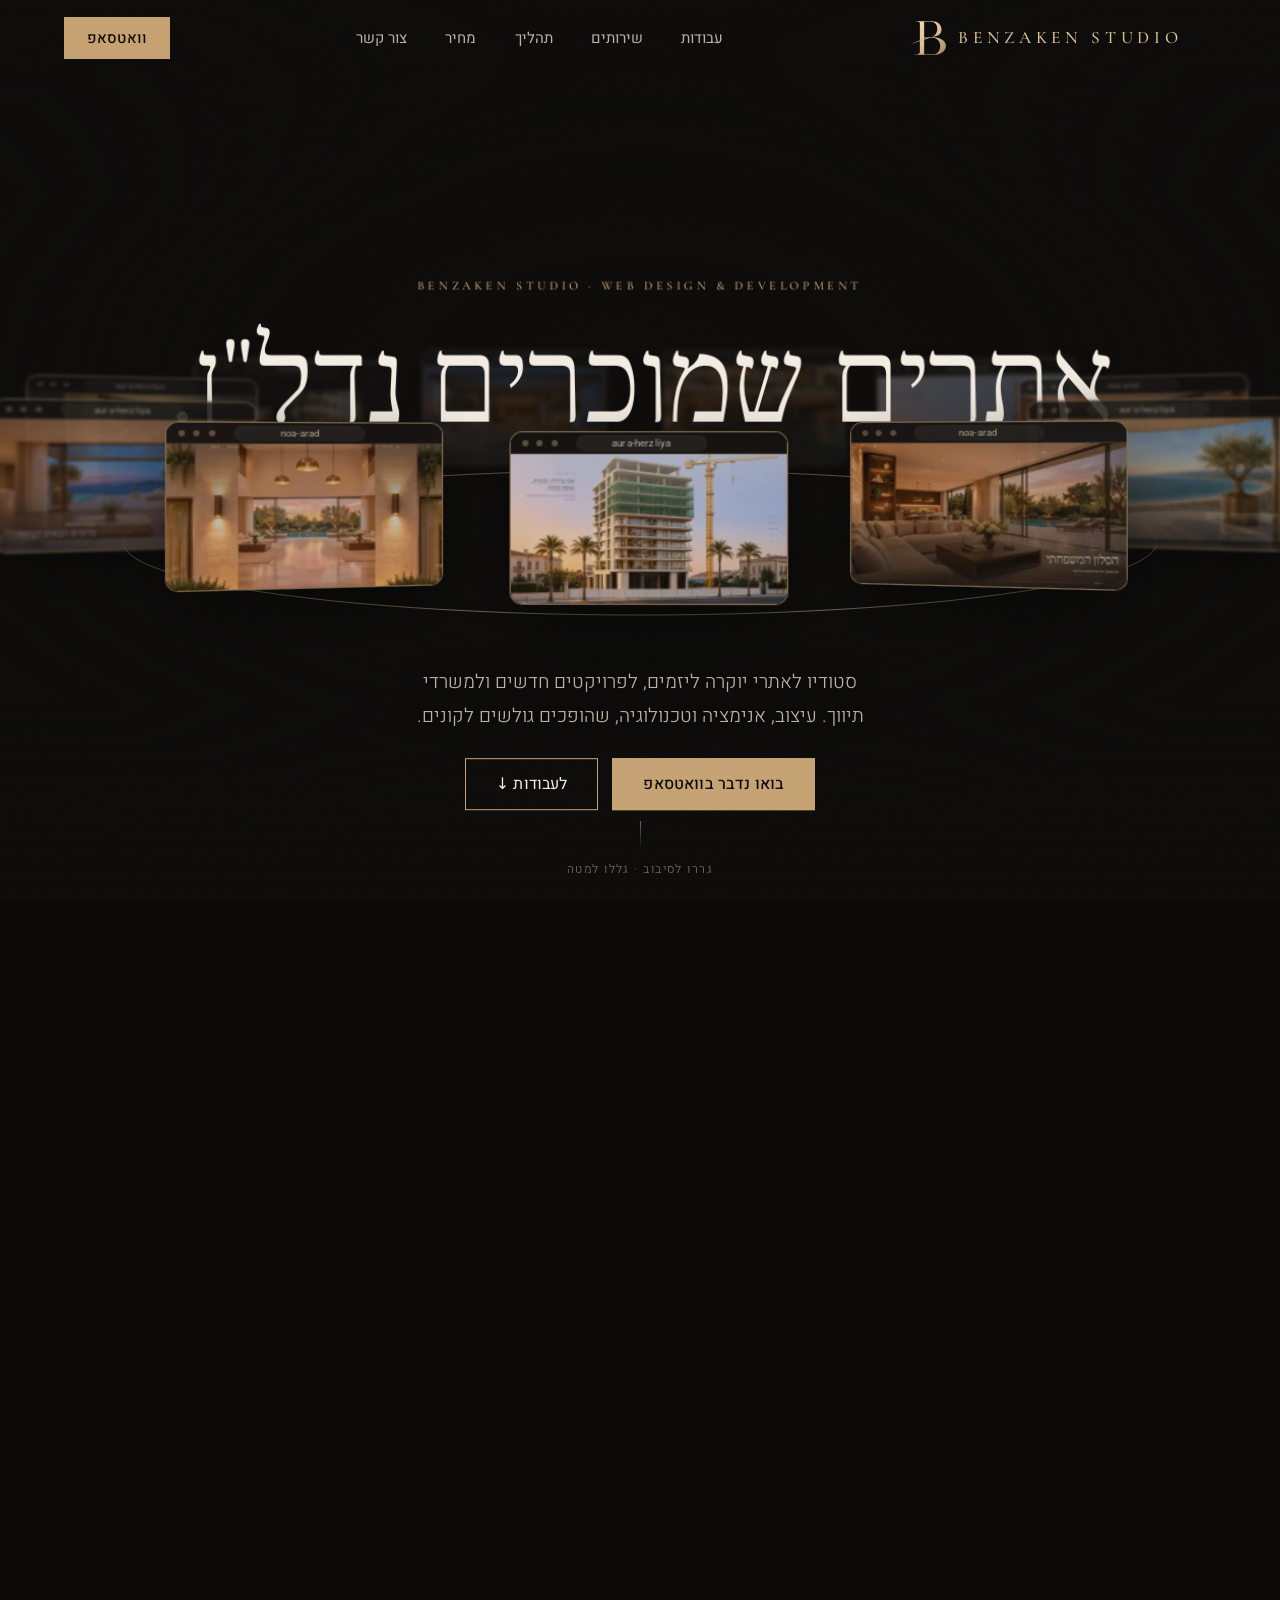
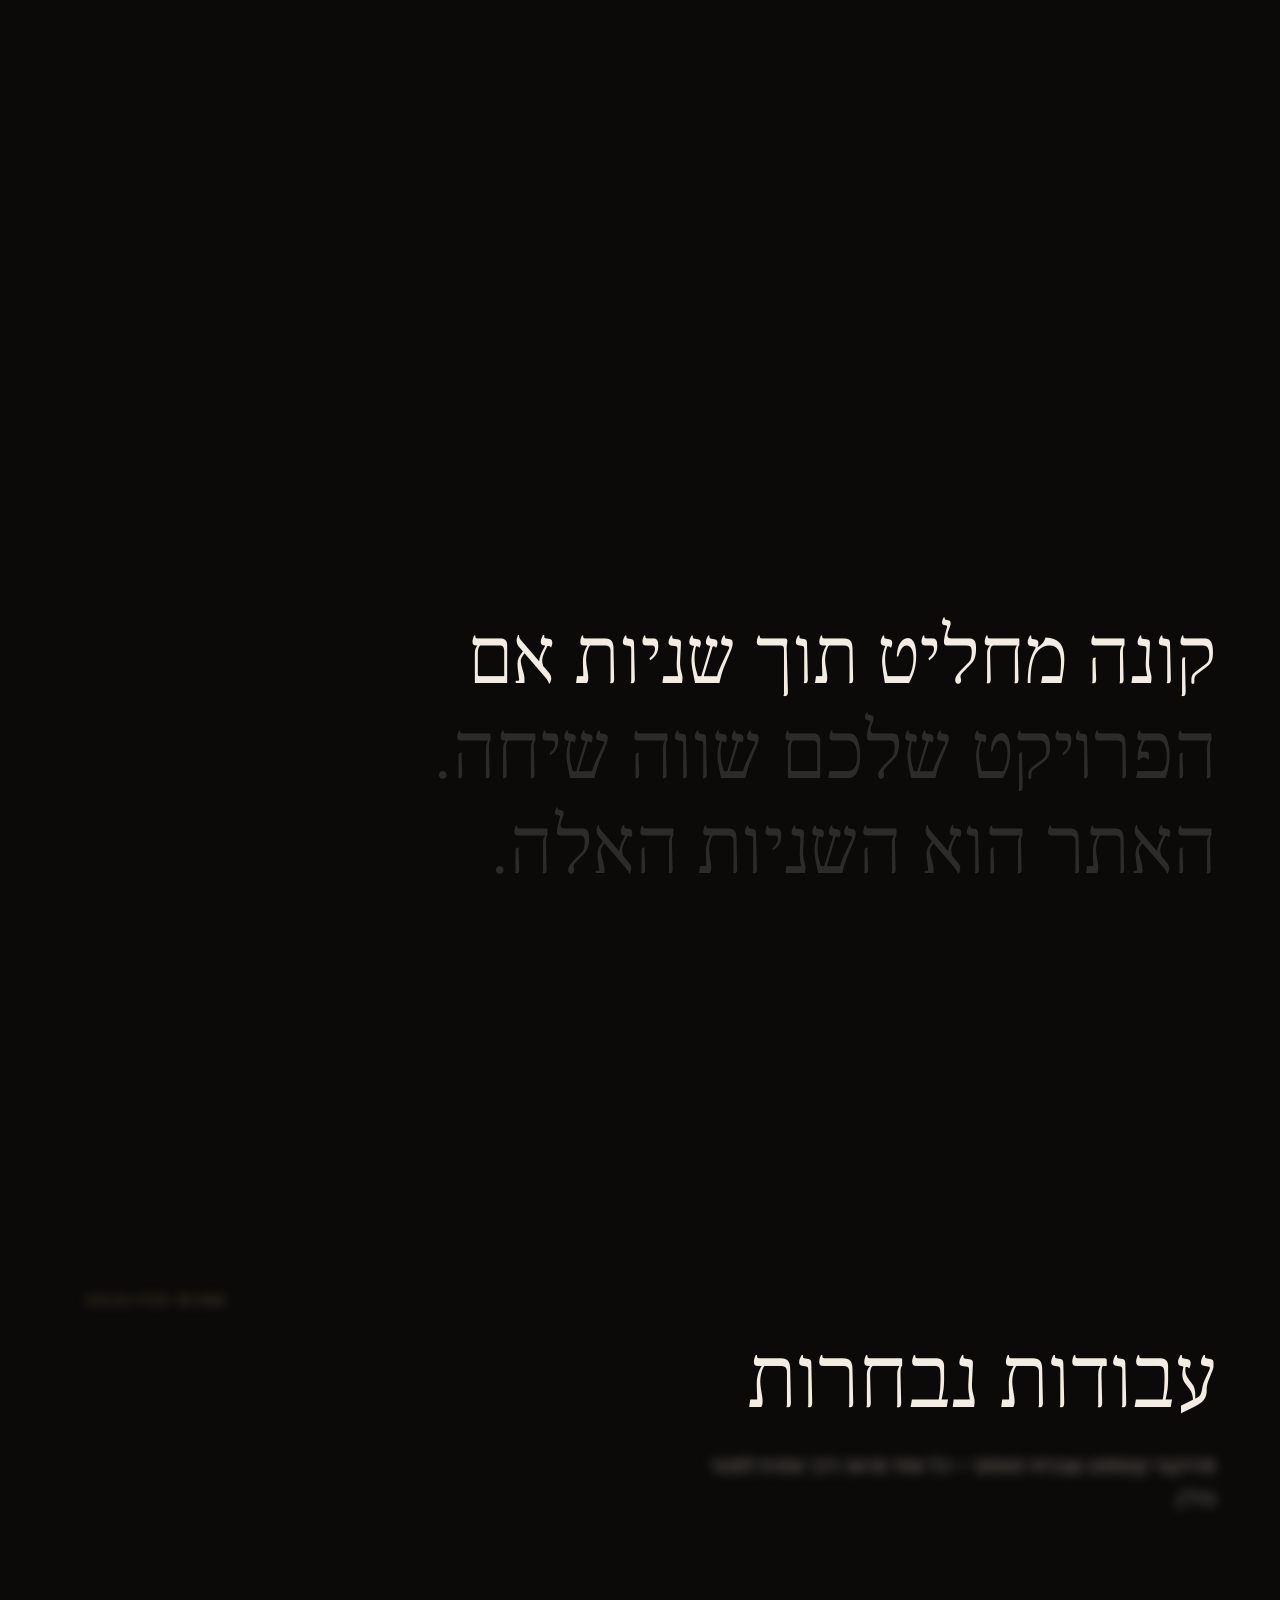
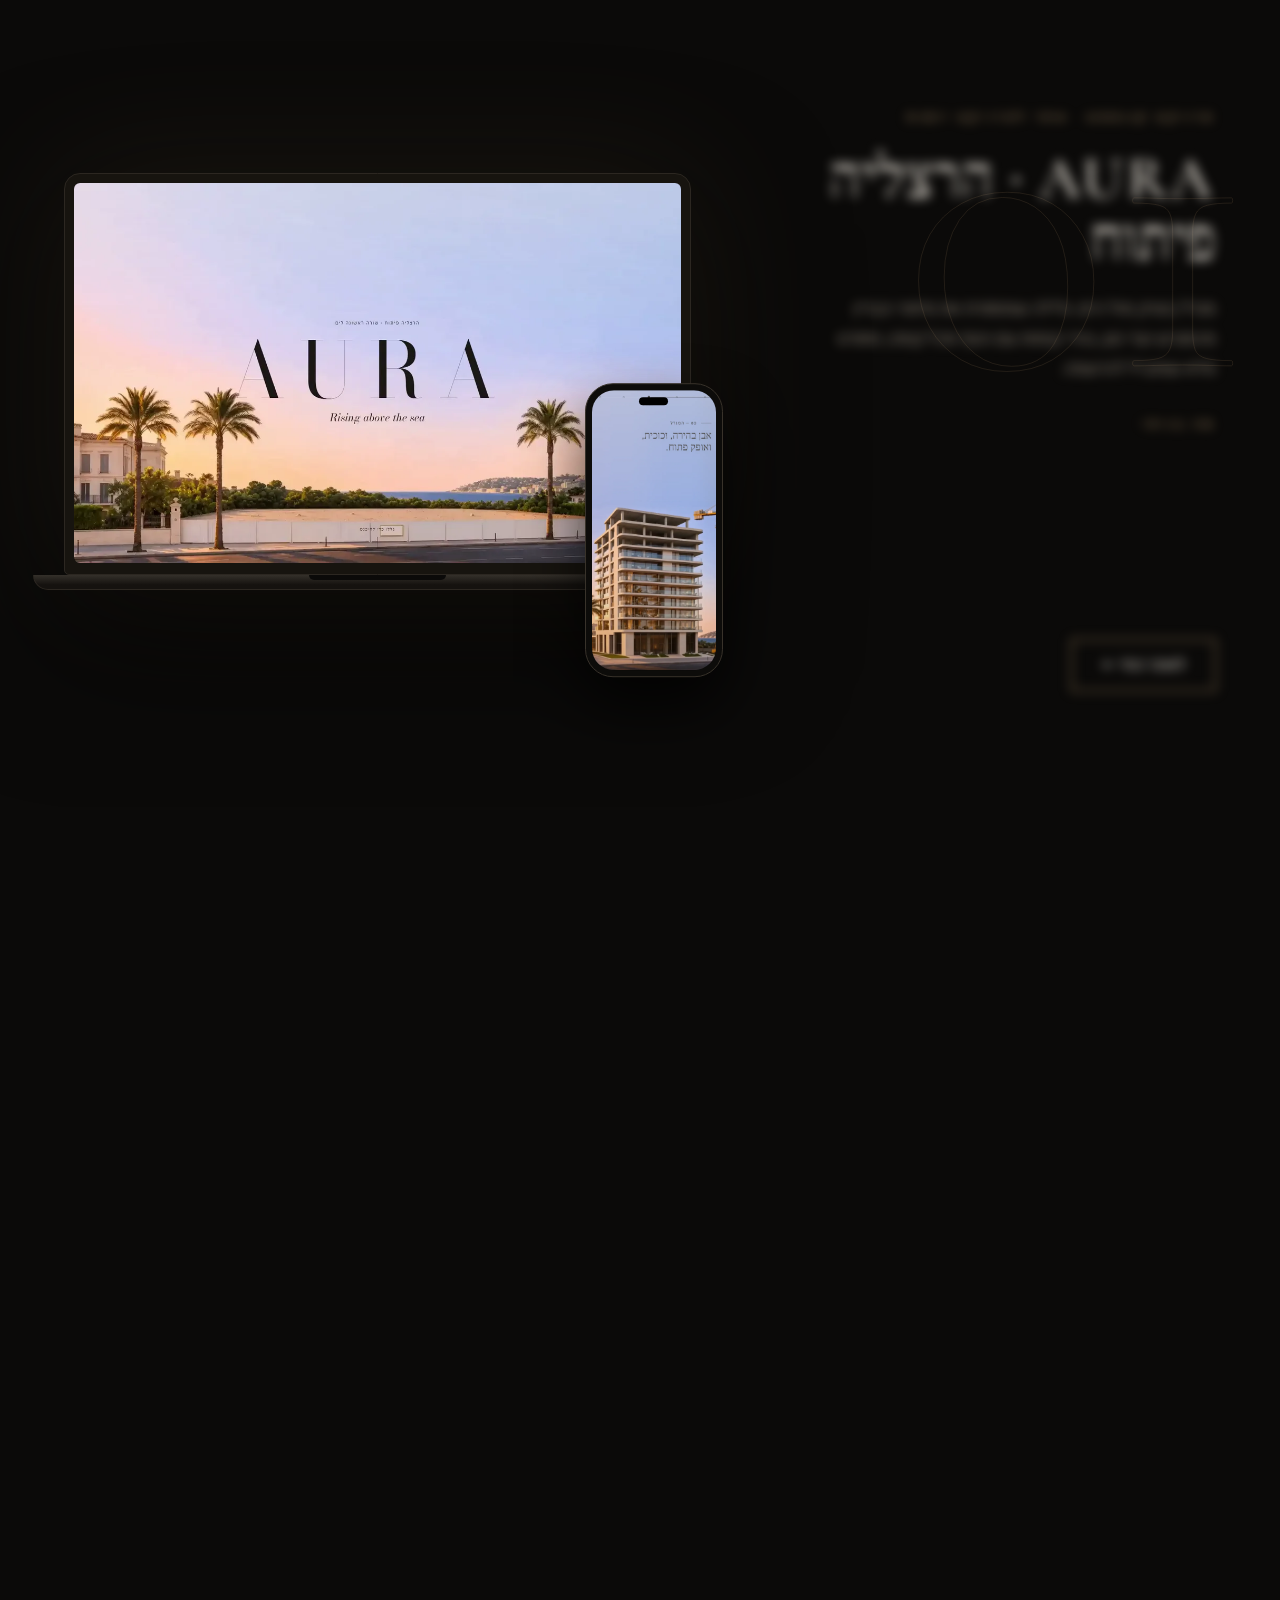
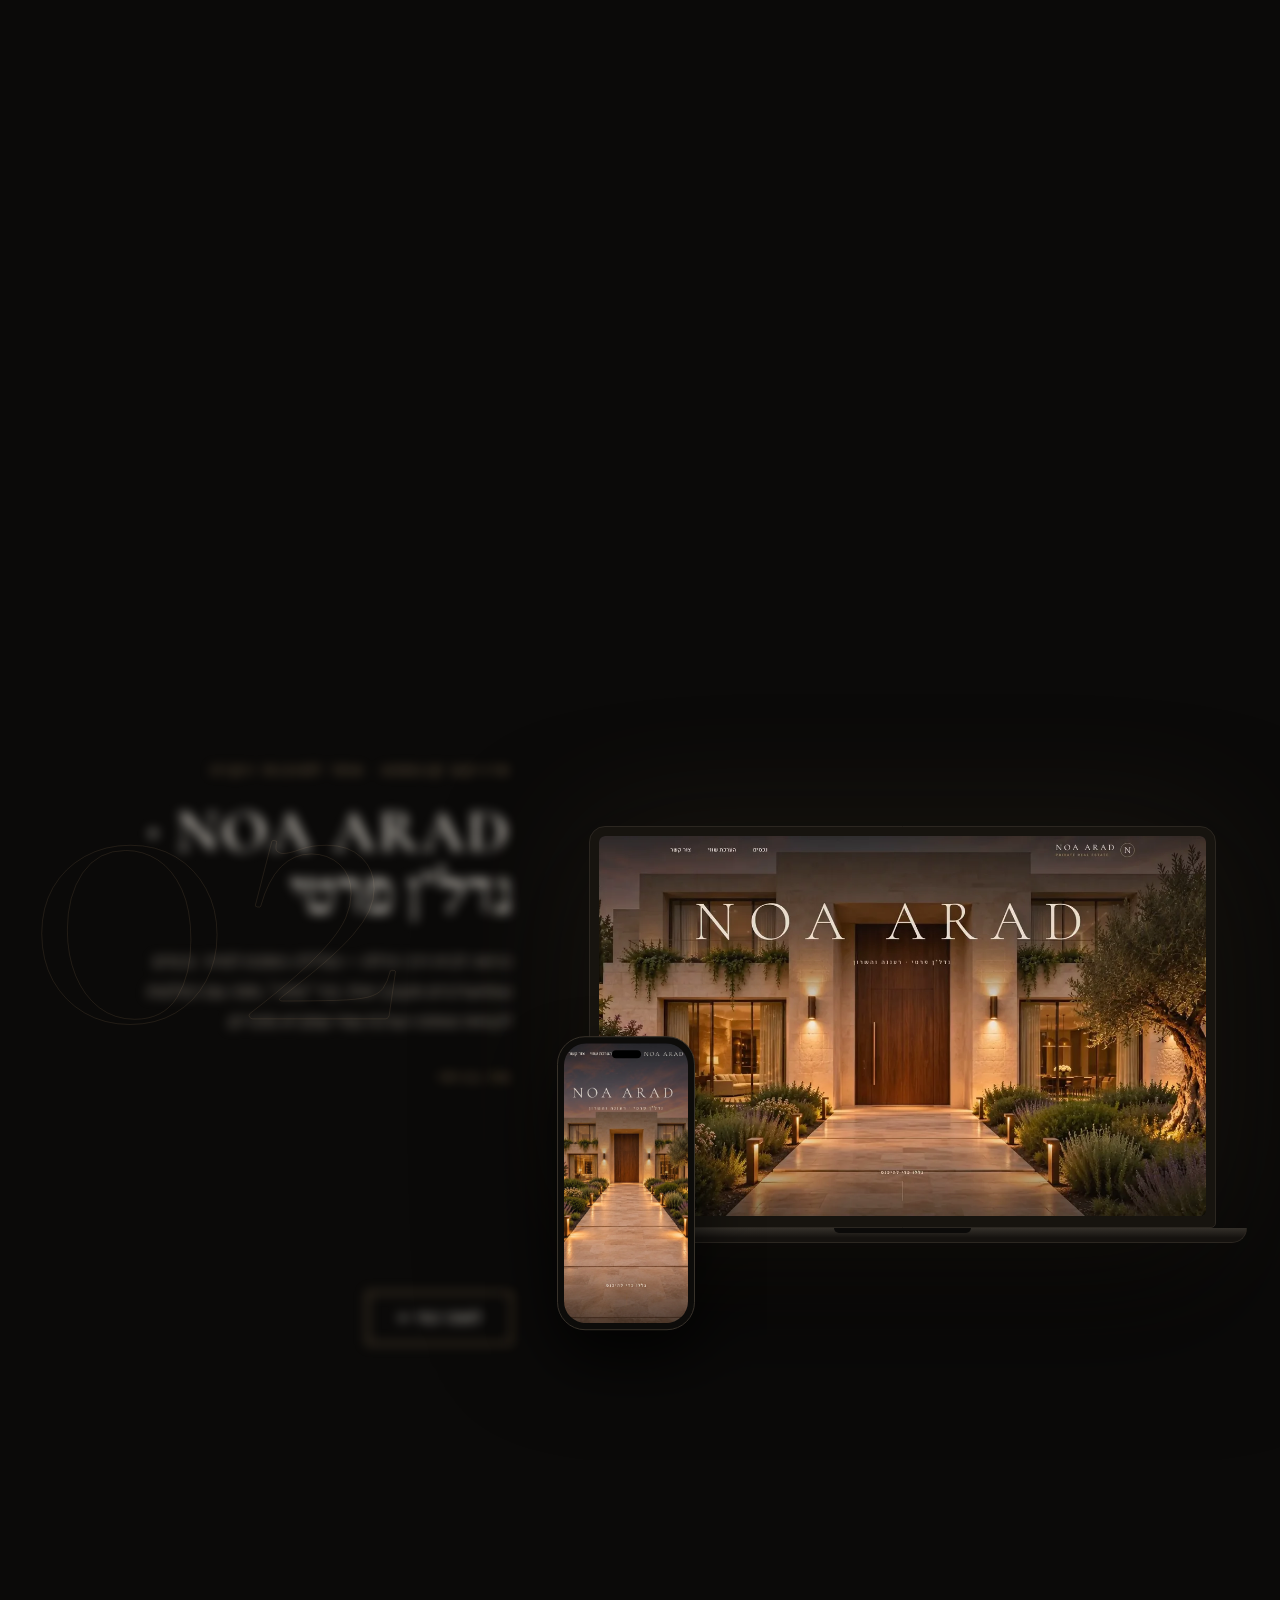
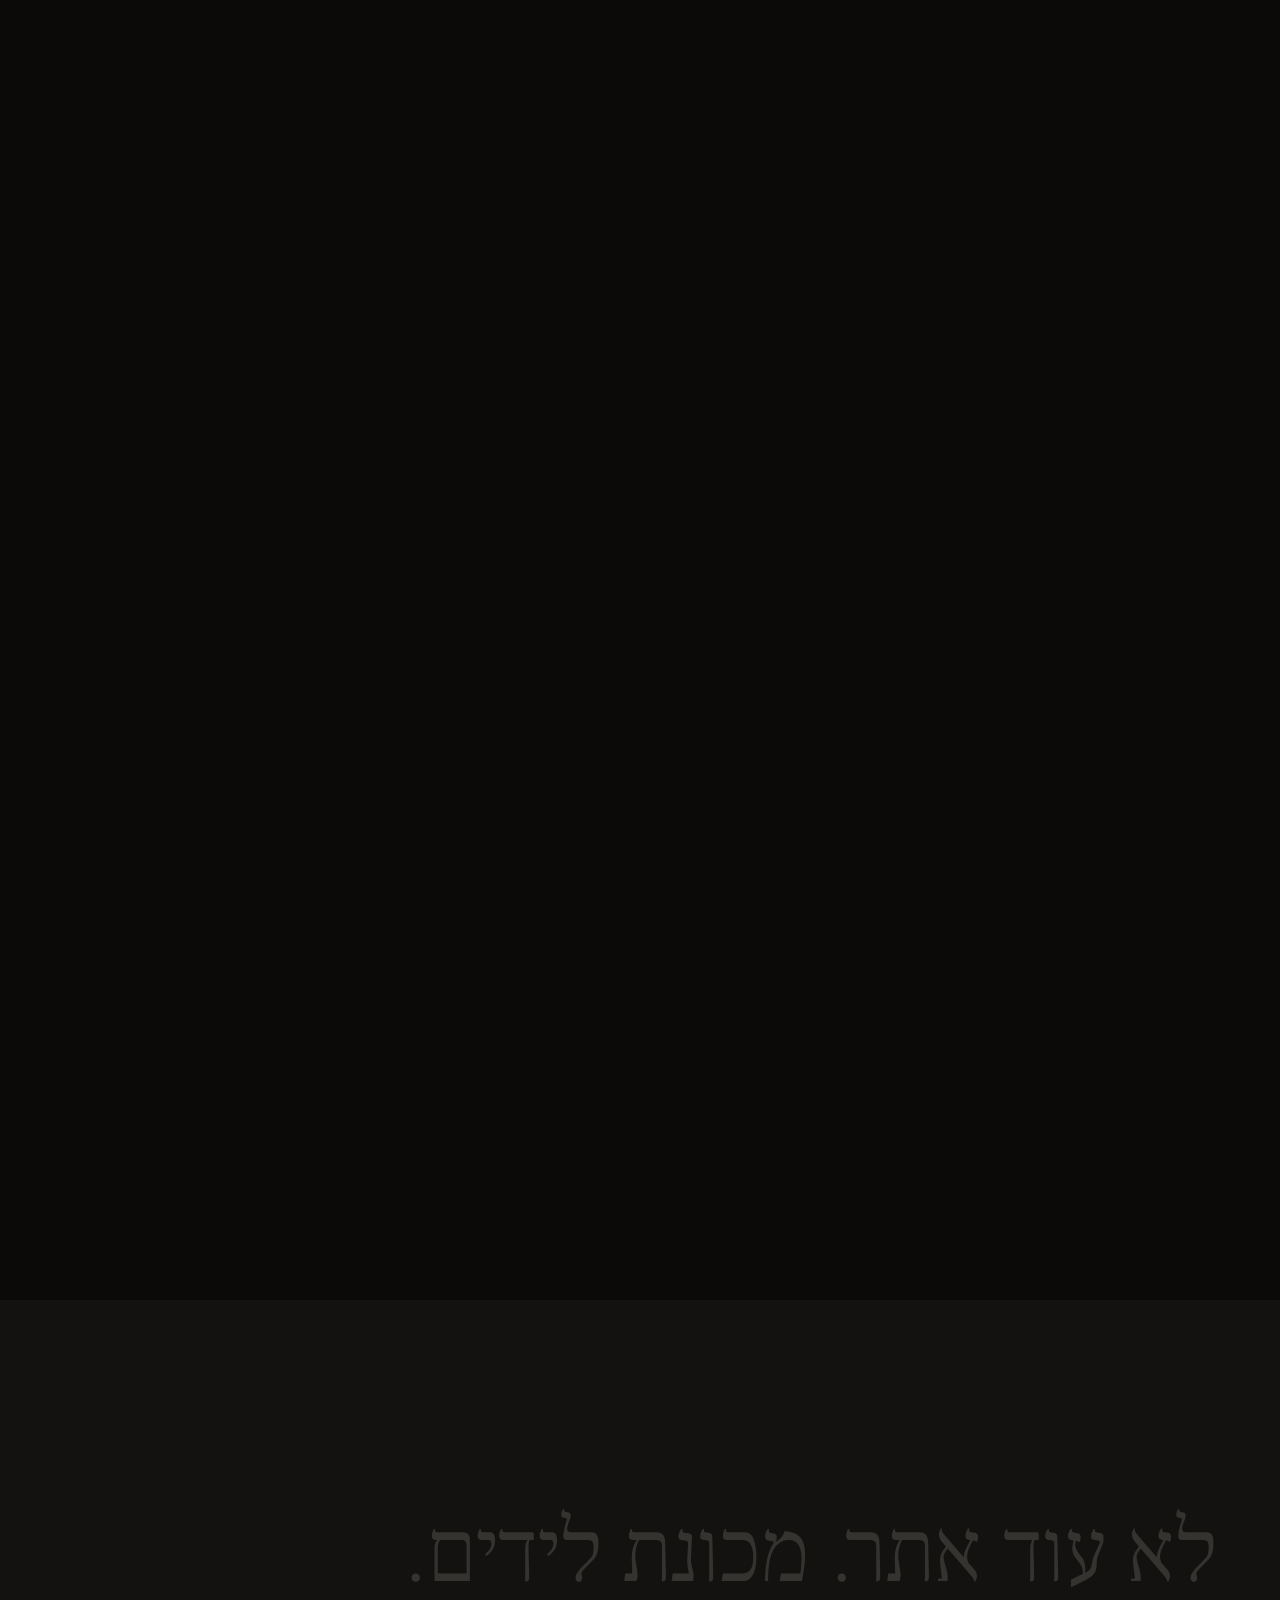
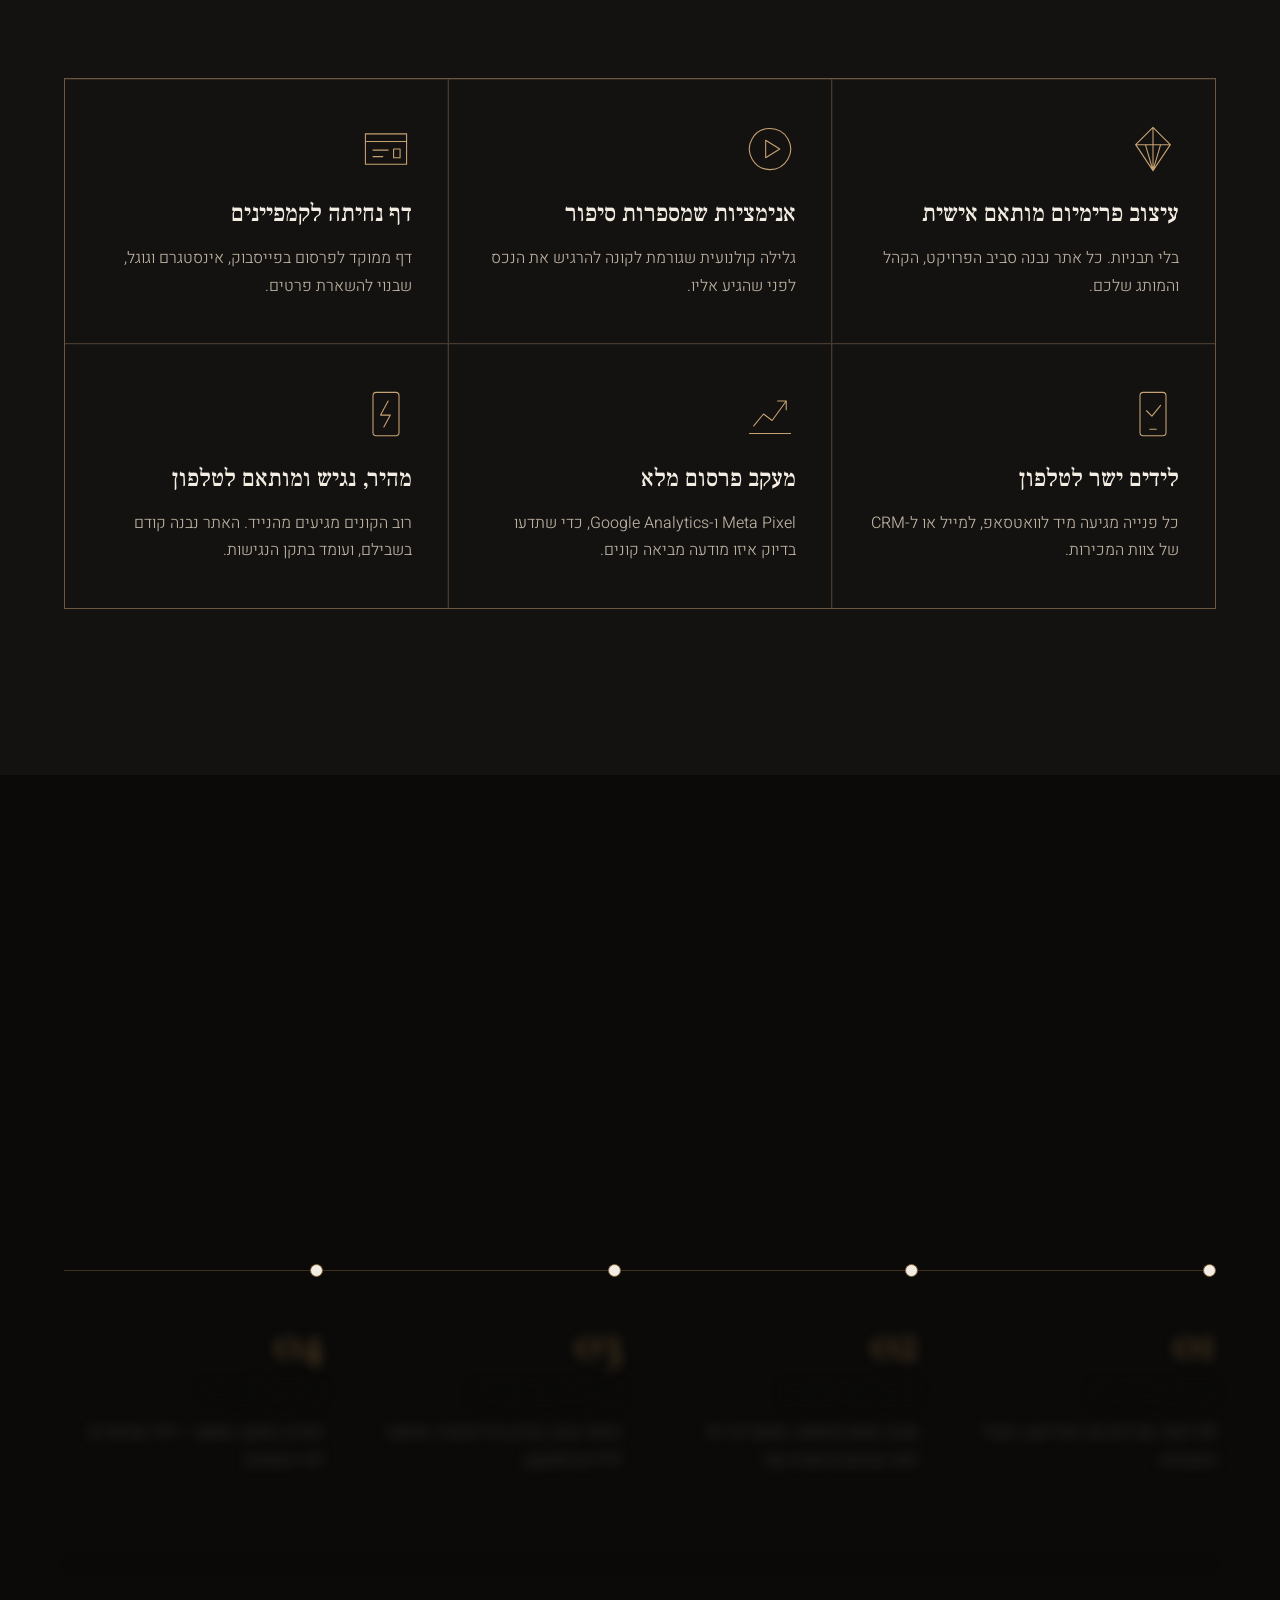
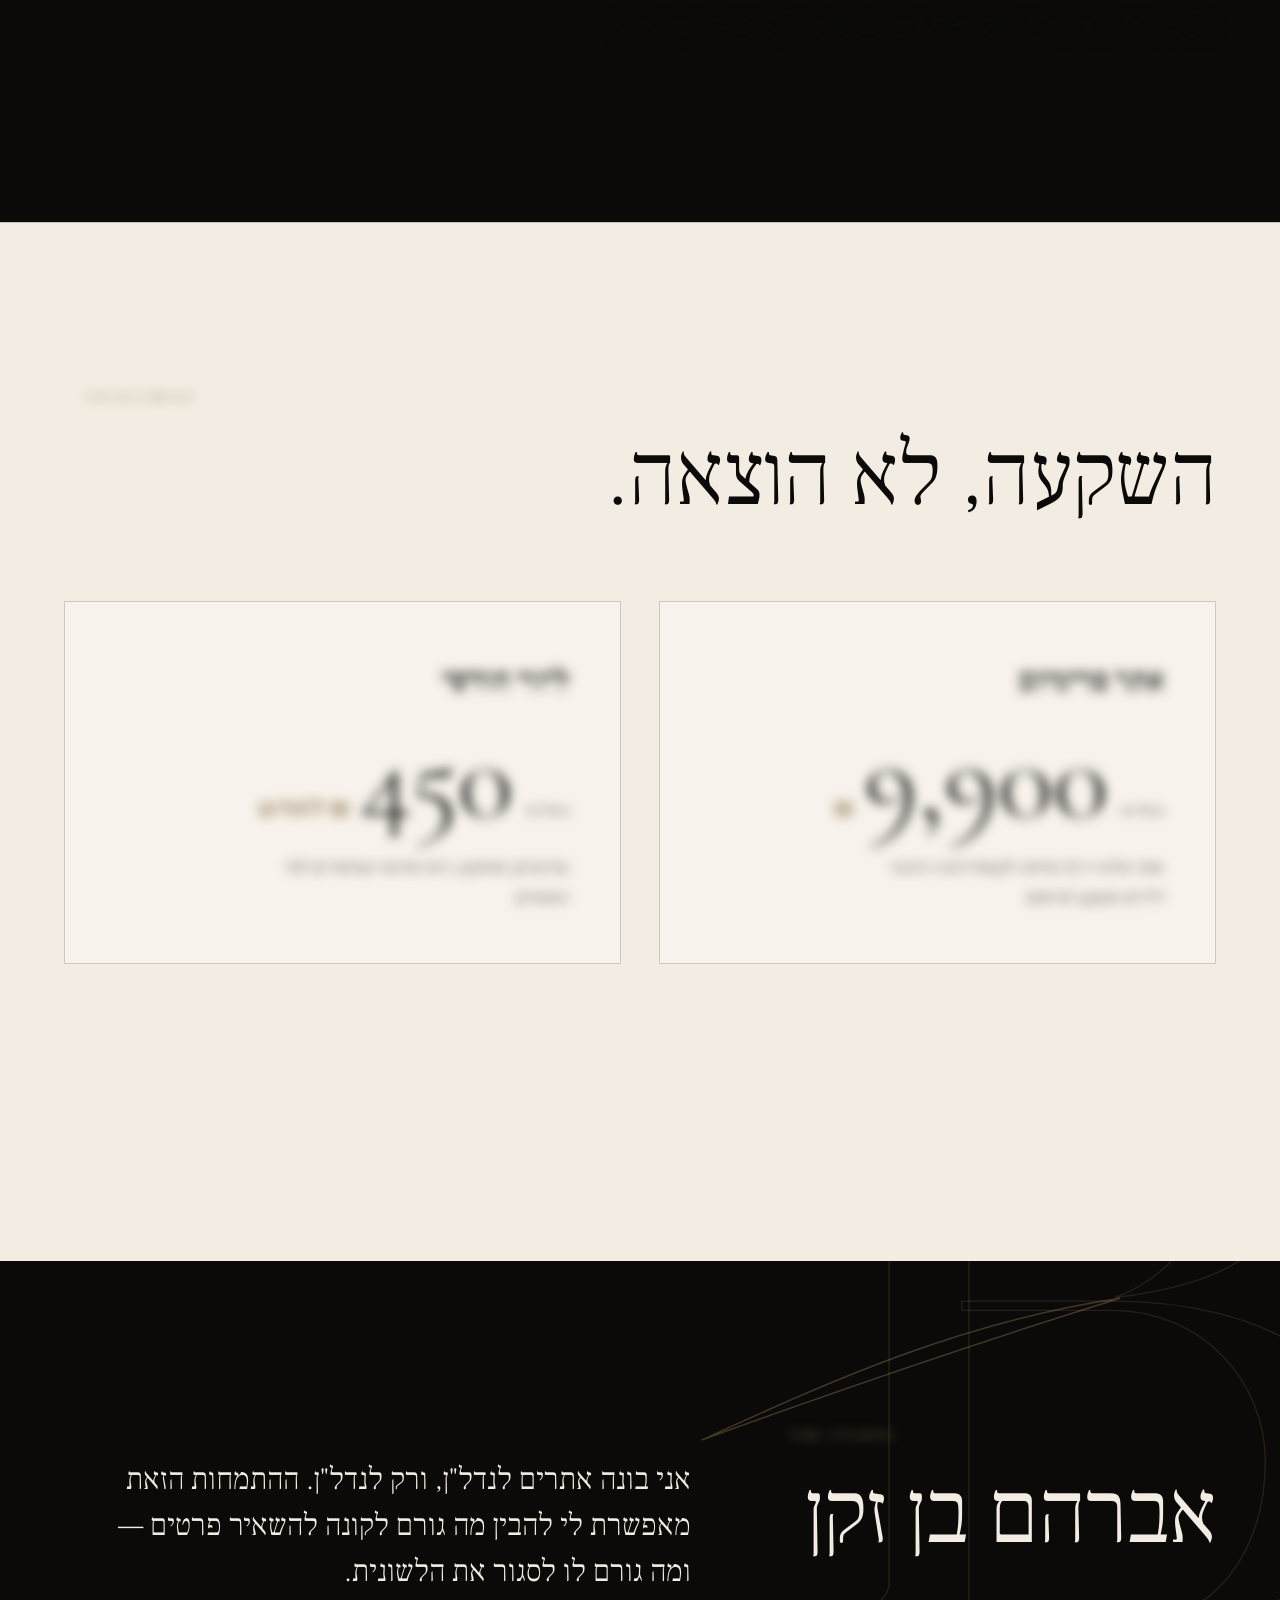
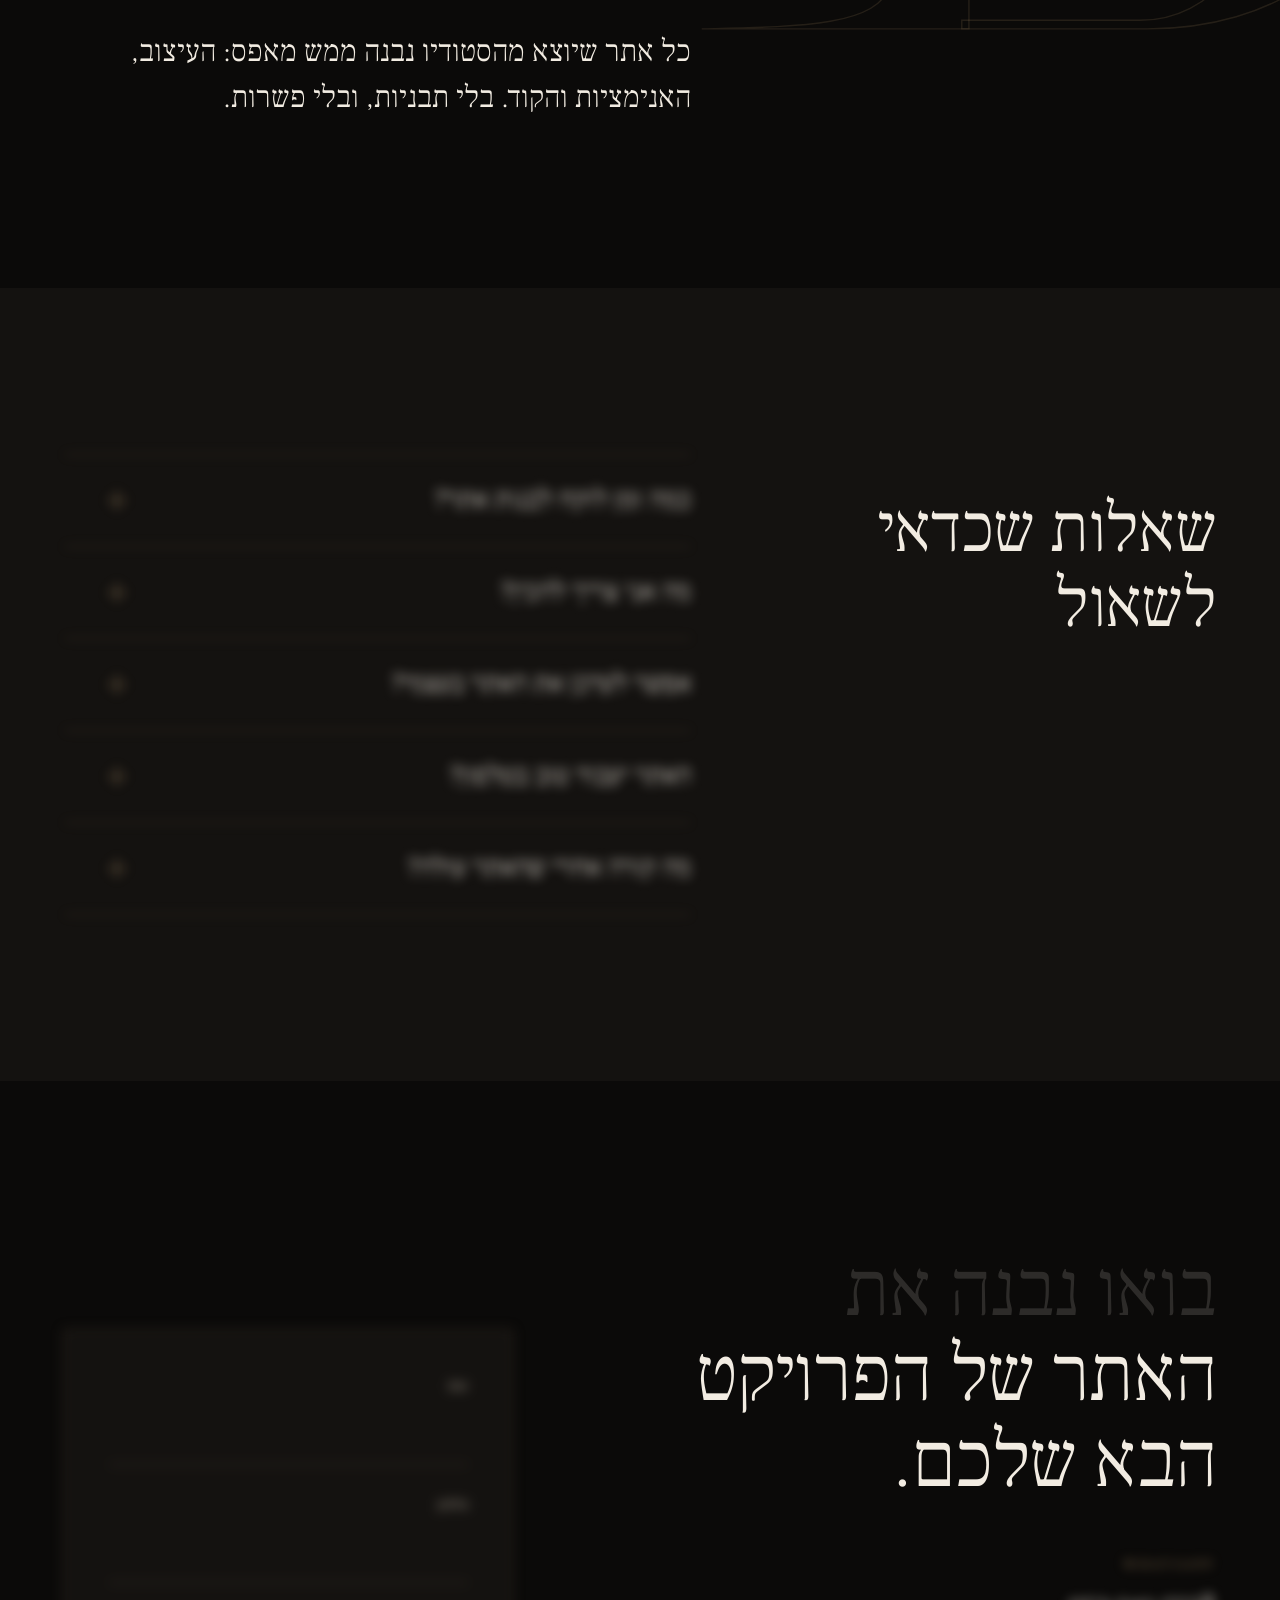
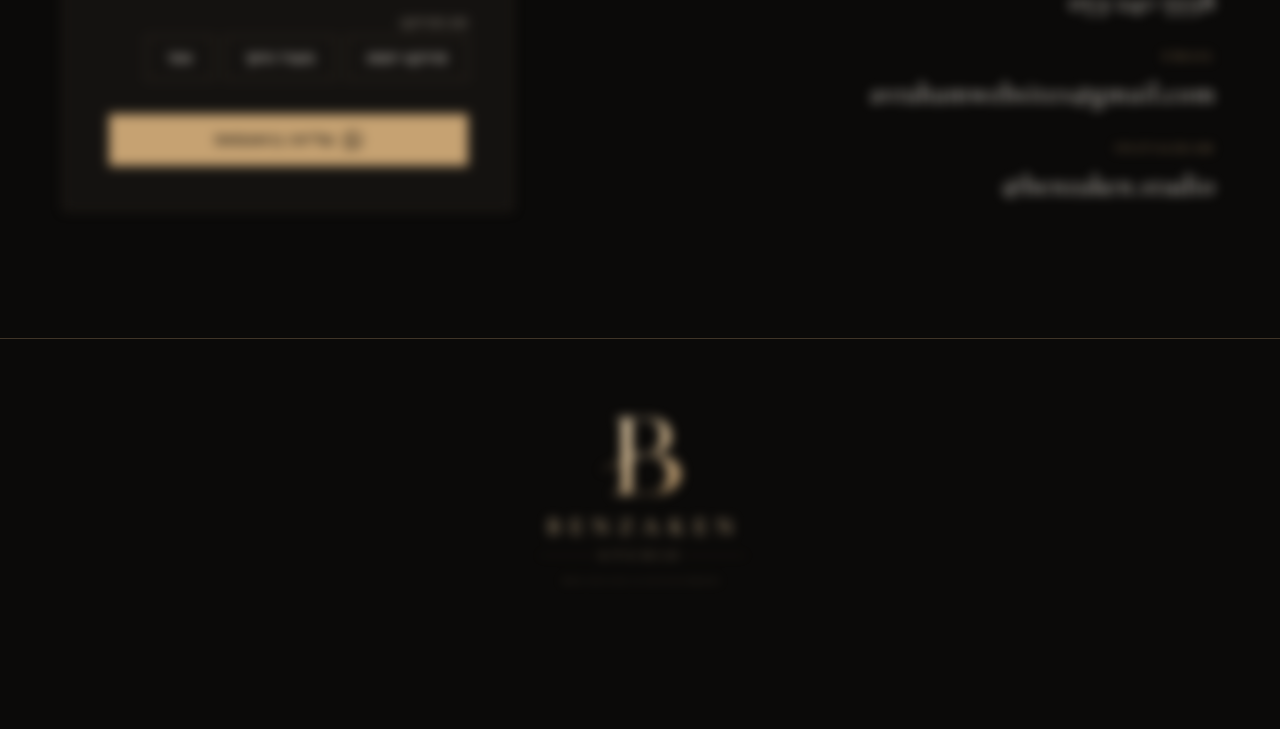
==== index.html @ ccc93b85 "BENZAKEN STUDIO portfolio site Static RTL Hebrew site for a real-estate web design studio: - Hero "o" ====
<!doctype html>
<html lang="he" dir="rtl">
<head>
<meta charset="utf-8">
<meta name="viewport" content="width=device-width, initial-scale=1, viewport-fit=cover">
<title>BENZAKEN STUDIO — אתרי יוקרה לנדל"ן</title>
<meta name="description" content="סטודיו לאתרי יוקרה ליזמים, לפרויקטים חדשים ולמשרדי תיווך. עיצוב, אנימציה וטכנולוגיה, שהופכים גולשים לקונים.">
<meta name="theme-color" content="#0B0A09">
<link rel="canonical" href="https://benzakenavi25-hub.github.io/benzaken-studio/">
<link rel="icon" href="assets/favicon.svg" type="image/svg+xml">
<link rel="apple-touch-icon" href="assets/apple-touch-icon.png">
<meta property="og:type" content="website">
<meta property="og:locale" content="he_IL">
<meta property="og:site_name" content="BENZAKEN STUDIO">
<meta property="og:title" content="BENZAKEN STUDIO — אתרי יוקרה לנדל&quot;ן">
<meta property="og:description" content="סטודיו לאתרי יוקרה ליזמים, לפרויקטים חדשים ולמשרדי תיווך. עיצוב, אנימציה וטכנולוגיה, שהופכים גולשים לקונים.">
<meta property="og:url" content="https://benzakenavi25-hub.github.io/benzaken-studio/">
<meta property="og:image" content="https://benzakenavi25-hub.github.io/benzaken-studio/assets/og.jpg">
<meta property="og:image:width" content="1200">
<meta property="og:image:height" content="630">
<meta property="og:image:alt" content="הלוגו של BENZAKEN STUDIO — אות B מוזהבת על רקע כהה">
<meta name="twitter:card" content="summary_large_image">
<script>(function(d){var c=d.classList;c.add('js');if(matchMedia('(prefers-reduced-motion: reduce)').matches)c.add('rm');else c.add('o3d');window.__plStart=performance.now();})(document.documentElement);</script>
<link rel="preconnect" href="https://fonts.googleapis.com">
<link rel="preconnect" href="https://fonts.gstatic.com" crossorigin>
<link id="fontcss" rel="preload" as="style" href="https://fonts.googleapis.com/css2?family=Cormorant+Garamond:wght@300;500&family=Frank+Ruhl+Libre:wght@300;500&family=Heebo:wght@300;400;500&display=swap" onload="this.onload=null;this.rel='stylesheet'">
<noscript><link rel="stylesheet" href="https://fonts.googleapis.com/css2?family=Cormorant+Garamond:wght@300;500&family=Frank+Ruhl+Libre:wght@300;500&family=Heebo:wght@300;400;500&display=swap"></noscript>
<link rel="stylesheet" href="css/site.css">
</head>
<body>
<a class="skip" href="#main">דלגו לתוכן</a>

<!-- ===== shared SVG defs: logo + icons ===== -->
<svg width="0" height="0" style="position:absolute" aria-hidden="true" focusable="false">
  <defs>
    <linearGradient id="lg-gold" gradientUnits="userSpaceOnUse" x1="200" y1="62" x2="1000" y2="940">
      <stop offset="0" stop-color="#EFD9B4"/><stop offset=".45" stop-color="#E0C49A"/><stop offset="1" stop-color="#A8875C"/>
    </linearGradient>
    <linearGradient id="lg-gold-sw" gradientUnits="userSpaceOnUse" x1="75" y1="672" x2="660" y2="474">
      <stop offset="0" stop-color="#A8875C"/><stop offset=".6" stop-color="#E0C49A"/><stop offset="1" stop-color="#F4E4C8"/>
    </linearGradient>
    <symbol id="lg-mono" viewBox="60 50 970 900">
      <g style="fill:var(--lg-fill,url(#lg-gold));stroke:var(--lg-stroke,none);stroke-width:var(--lg-sw,0)">
        <path class="lg-b" d="M185 62 L450 62 L450 937 L75 937 C205 934 322 934 338 878 L338 112 C334 74 285 65 185 62 Z"/>
        <path class="lg-b" d="M440 62 L650 62 C805 62 900 150 900 285 C900 395 825 452 655 472 C745 438 790 360 790 268 C790 150 735 77 620 77 L440 77 Z"/>
        <path class="lg-b" d="M440 477 L655 477 C860 477 1015 570 1015 702 C1015 842 880 937 700 937 L440 937 L440 925 L690 925 C792 925 866 830 866 702 C866 592 780 490 650 490 L440 490 Z"/>
      </g>
      <path class="lg-swoosh" style="fill:var(--lg-fill-sw,url(#lg-gold-sw));stroke:var(--lg-stroke-sw,#0B0A09);stroke-opacity:var(--lg-sw-op,.55);stroke-width:var(--lg-sw-w,2.5);paint-order:stroke" d="M75 672 C262 586 442 506 662 473 C478 530 300 590 75 672 Z"/>
    </symbol>
    <symbol id="i-wa" viewBox="0 0 24 24"><path d="M17.472 14.382c-.297-.149-1.758-.867-2.03-.967-.273-.099-.471-.148-.67.15-.197.297-.767.966-.94 1.164-.173.199-.347.223-.644.075-.297-.15-1.255-.463-2.39-1.475-.883-.788-1.48-1.761-1.653-2.059-.173-.297-.018-.458.13-.606.134-.133.298-.347.446-.52.149-.174.198-.298.298-.497.099-.198.05-.371-.025-.52-.075-.149-.669-1.612-.916-2.207-.242-.579-.487-.5-.669-.51-.173-.008-.371-.01-.57-.01-.198 0-.52.074-.792.372-.272.297-1.04 1.016-1.04 2.479 0 1.462 1.065 2.875 1.213 3.074.149.198 2.096 3.2 5.077 4.487.709.306 1.262.489 1.694.625.712.227 1.36.195 1.871.118.571-.085 1.758-.719 2.006-1.413.248-.694.248-1.289.173-1.413-.074-.124-.272-.198-.57-.347m-5.421 7.403h-.004a9.87 9.87 0 01-5.031-1.378l-.361-.214-3.741.982.998-3.648-.235-.374a9.86 9.86 0 01-1.51-5.26c.001-5.45 4.436-9.884 9.888-9.884 2.64 0 5.122 1.03 6.988 2.898a9.825 9.825 0 012.893 6.994c-.003 5.45-4.437 9.884-9.885 9.884m8.413-18.297A11.815 11.815 0 0012.05 0C5.495 0 .16 5.335.157 11.892c0 2.096.547 4.142 1.588 5.945L.057 24l6.305-1.654a11.882 11.882 0 005.683 1.448h.005c6.554 0 11.89-5.335 11.893-11.893a11.821 11.821 0 00-3.48-8.413Z"/></symbol>
  </defs>
</svg>

<!-- ===== preloader ===== -->
<div class="preloader" id="preloader" aria-hidden="true">
  <svg class="preloader__logo" viewBox="0 0 1000 760" role="img" aria-label="BENZAKEN STUDIO">
    <svg class="preloader__mono" x="338" y="20" width="324" height="301" viewBox="60 50 970 900">
      <path class="pl-b" pathLength="1" fill="url(#lg-gold)" stroke="#E0C49A" stroke-width="3" d="M185 62 L450 62 L450 937 L75 937 C205 934 322 934 338 878 L338 112 C334 74 285 65 185 62 Z"/>
      <path class="pl-b" pathLength="1" fill="url(#lg-gold)" stroke="#E0C49A" stroke-width="3" d="M440 62 L650 62 C805 62 900 150 900 285 C900 395 825 452 655 472 C745 438 790 360 790 268 C790 150 735 77 620 77 L440 77 Z"/>
      <path class="pl-b" pathLength="1" fill="url(#lg-gold)" stroke="#E0C49A" stroke-width="3" d="M440 477 L655 477 C860 477 1015 570 1015 702 C1015 842 880 937 700 937 L440 937 L440 925 L690 925 C792 925 866 830 866 702 C866 592 780 490 650 490 L440 490 Z"/>
      <path class="pl-sw" fill="url(#lg-gold-sw)" stroke="#0B0A09" stroke-opacity=".55" stroke-width="2.5" paint-order="stroke" d="M75 672 C262 586 442 506 662 473 C478 530 300 590 75 672 Z"/>
    </svg>
    <g class="pl-word" fill="#E0C49A" font-family="'Cormorant Garamond', serif" font-weight="500" text-anchor="middle">
      <text x="518" y="470" font-size="92" letter-spacing="36">BENZAKEN</text>
      <text x="510" y="565" font-size="44" letter-spacing="26">STUDIO</text>
      <text x="512" y="660" font-size="23" letter-spacing="13" font-weight="300">WEB DESIGN &amp; DEVELOPMENT</text>
    </g>
    <g class="pl-word" stroke="#C6A272" stroke-width="1.5" opacity=".7"><line x1="110" y1="552" x2="360" y2="552"/><line x1="660" y1="552" x2="910" y2="552"/></g>
  </svg>
</div>

<!-- ===== header ===== -->
<header class="header" id="header">
  <div class="header__inner">
    <a class="logo logo--h" href="#top" aria-label="BENZAKEN STUDIO — לראש העמוד">
      <svg viewBox="0 0 460 60" aria-hidden="true">
        <use href="#lg-mono" x="0" y="4" width="56" height="52"/>
        <text class="logo__txt" x="74" y="38" fill="#E0C49A" font-family="'Cormorant Garamond', serif" font-weight="500" font-size="26" letter-spacing="7">BENZAKEN STUDIO</text>
      </svg>
    </a>
    <a class="logo logo--m" href="#top" aria-label="BENZAKEN STUDIO — לראש העמוד">
      <svg viewBox="60 50 970 900" aria-hidden="true"><use href="#lg-mono" x="60" y="50" width="970" height="900"/></svg>
    </a>

    <nav class="nav" id="nav" aria-label="ניווט ראשי">
      <ul>
        <li><a href="#work">עבודות</a></li>
        <li><a href="#services">שירותים</a></li>
        <li><a href="#process">תהליך</a></li>
        <li><a href="#pricing">מחיר</a></li>
        <li><a href="#contact">צור קשר</a></li>
      </ul>
    </nav>

    <div class="header__cta">
      <a class="btn btn--solid btn--sm" data-wa href="https://wa.me/972532415558" target="_blank" rel="noopener">וואטסאפ</a>
      <button class="burger" id="burger" type="button" aria-expanded="false" aria-controls="nav" aria-label="תפריט"><span></span><span></span></button>
    </div>
  </div>
</header>

<!-- floating whatsapp -->
<a class="wafab" id="wafab" data-wa href="https://wa.me/972532415558" target="_blank" rel="noopener" aria-label="שליחת הודעה בוואטסאפ" tabindex="-1">
  <svg aria-hidden="true"><use href="#i-wa"/></svg>
</a>

<main id="main">

<!-- ===== 1. hero — orbit of browsers ===== -->
<section class="hero" id="top" aria-labelledby="hero-title">
  <div class="orbit" id="orbit" tabindex="0" role="group" aria-roledescription="קרוסלה" aria-label="עבודות נבחרות מהסטודיו. גררו או השתמשו בחיצים לסיבוב.">
    <svg class="orbit__line" id="orbitLine" aria-hidden="true" focusable="false"><path id="orbitPath" pathLength="1" fill="none" stroke="#C6A272" stroke-width="1" stroke-linecap="round" stroke-linejoin="round" opacity=".6"/></svg>
    <div class="orbit__world" id="orbitWorld">
      <div class="orbit__title" id="orbitTitle">
        <p class="label hero__label">BENZAKEN STUDIO · WEB DESIGN &amp; DEVELOPMENT</p>
        <h1 class="hero__title" id="hero-title">אתרים שמוכרים נדל"ן.</h1>
      </div>
      <ul class="orbit__cards" id="orbitCards">
        <li class="ocard" data-feat data-m data-r>
          <a class="ocard__a" href="#work-aura" aria-label="AURA הרצליה פיתוח – לפרויקט" draggable="false"><span class="ocard__bar" aria-hidden="true"><i></i><i></i><i></i><b>aura-herzliya</b></span><span class="ocard__view"><img src="assets/work/clips/aura-04-rooftop-welcome-480.webp" srcset="assets/work/clips/aura-04-rooftop-welcome-480.webp 480w, assets/work/clips/aura-04-rooftop-welcome.webp 960w" sizes="(max-width: 760px) 44vw, 17vw" alt="" width="960" height="540" decoding="async" draggable="false"><video muted loop playsinline preload="none" tabindex="-1" aria-hidden="true" disablepictureinpicture data-src="assets/work/clips/aura-04-rooftop-welcome.mp4"></video></span><span class="ocard__shade" aria-hidden="true"></span></a>
        </li>
        <li class="ocard" data-feat data-m data-r>
          <a class="ocard__a" href="#work-noa" aria-label="NOA ARAD נדל&quot;ן פרטי – לפרויקט" draggable="false"><span class="ocard__bar" aria-hidden="true"><i></i><i></i><i></i><b>noa-arad</b></span><span class="ocard__view"><img src="assets/work/clips/noa-01-door-hall-480.webp" srcset="assets/work/clips/noa-01-door-hall-480.webp 480w, assets/work/clips/noa-01-door-hall.webp 960w" sizes="(max-width: 760px) 44vw, 17vw" alt="" width="960" height="540" decoding="async" draggable="false"><video muted loop playsinline preload="none" tabindex="-1" aria-hidden="true" disablepictureinpicture data-src="assets/work/clips/noa-01-door-hall.mp4"></video></span><span class="ocard__shade" aria-hidden="true"></span></a>
        </li>
        <li class="ocard" data-m>
          <a class="ocard__a" href="#work-aura" aria-label="AURA הרצליה פיתוח – לפרויקט" draggable="false"><span class="ocard__bar" aria-hidden="true"><i></i><i></i><i></i><b>aura-herzliya</b></span><span class="ocard__view"><img src="assets/work/clips/aura-02-construction-480.webp" srcset="assets/work/clips/aura-02-construction-480.webp 480w, assets/work/clips/aura-02-construction.webp 960w" sizes="(max-width: 760px) 44vw, 17vw" alt="" width="960" height="540" decoding="async" draggable="false"><video muted loop playsinline preload="none" tabindex="-1" aria-hidden="true" disablepictureinpicture data-src="assets/work/clips/aura-02-construction.mp4"></video></span><span class="ocard__shade" aria-hidden="true"></span></a>
        </li>
        <li class="ocard" data-m data-r>
          <a class="ocard__a" href="#work-noa" aria-label="NOA ARAD נדל&quot;ן פרטי – לפרויקט" draggable="false"><span class="ocard__bar" aria-hidden="true"><i></i><i></i><i></i><b>noa-arad</b></span><span class="ocard__view"><img src="assets/work/clips/noa-02-stats-salon-480.webp" srcset="assets/work/clips/noa-02-stats-salon-480.webp 480w, assets/work/clips/noa-02-stats-salon.webp 960w" sizes="(max-width: 760px) 44vw, 17vw" alt="" width="960" height="540" decoding="async" draggable="false"><video muted loop playsinline preload="none" tabindex="-1" aria-hidden="true" disablepictureinpicture data-src="assets/work/clips/noa-02-stats-salon.mp4"></video></span><span class="ocard__shade" aria-hidden="true"></span></a>
        </li>
        <li class="ocard" data-m data-r>
          <a class="ocard__a" href="#work-aura" aria-label="AURA הרצליה פיתוח – לפרויקט" draggable="false"><span class="ocard__bar" aria-hidden="true"><i></i><i></i><i></i><b>aura-herzliya</b></span><span class="ocard__view"><img src="assets/work/clips/aura-05-balcony-sea-480.webp" srcset="assets/work/clips/aura-05-balcony-sea-480.webp 480w, assets/work/clips/aura-05-balcony-sea.webp 960w" sizes="(max-width: 760px) 44vw, 17vw" alt="" width="960" height="540" decoding="async" draggable="false"><video muted loop playsinline preload="none" tabindex="-1" aria-hidden="true" disablepictureinpicture data-src="assets/work/clips/aura-05-balcony-sea.mp4"></video></span><span class="ocard__shade" aria-hidden="true"></span></a>
        </li>
        <li class="ocard" data-m>
          <a class="ocard__a" href="#work-noa" aria-label="NOA ARAD נדל&quot;ן פרטי – לפרויקט" draggable="false"><span class="ocard__bar" aria-hidden="true"><i></i><i></i><i></i><b>noa-arad</b></span><span class="ocard__view"><img src="assets/work/clips/noa-03-suite-assets-480.webp" srcset="assets/work/clips/noa-03-suite-assets-480.webp 480w, assets/work/clips/noa-03-suite-assets.webp 960w" sizes="(max-width: 760px) 44vw, 17vw" alt="" width="960" height="540" decoding="async" draggable="false"><video muted loop playsinline preload="none" tabindex="-1" aria-hidden="true" disablepictureinpicture data-src="assets/work/clips/noa-03-suite-assets.mp4"></video></span><span class="ocard__shade" aria-hidden="true"></span></a>
        </li>
        <li class="ocard" data-m>
          <a class="ocard__a" href="#work-aura" aria-label="AURA הרצליה פיתוח – לפרויקט" draggable="false"><span class="ocard__bar" aria-hidden="true"><i></i><i></i><i></i><b>aura-herzliya</b></span><span class="ocard__view"><img src="assets/work/clips/aura-01-intro-480.webp" srcset="assets/work/clips/aura-01-intro-480.webp 480w, assets/work/clips/aura-01-intro.webp 960w" sizes="(max-width: 760px) 44vw, 17vw" alt="" width="960" height="540" decoding="async" draggable="false"><video muted loop playsinline preload="none" tabindex="-1" aria-hidden="true" disablepictureinpicture data-src="assets/work/clips/aura-01-intro.mp4"></video></span><span class="ocard__shade" aria-hidden="true"></span></a>
        </li>
        <li class="ocard" data-m>
          <a class="ocard__a" href="#work-noa" aria-label="NOA ARAD נדל&quot;ן פרטי – לפרויקט" draggable="false"><span class="ocard__bar" aria-hidden="true"><i></i><i></i><i></i><b>noa-arad</b></span><span class="ocard__view"><img src="assets/work/clips/noa-05-finale-480.webp" srcset="assets/work/clips/noa-05-finale-480.webp 480w, assets/work/clips/noa-05-finale.webp 960w" sizes="(max-width: 760px) 44vw, 17vw" alt="" width="960" height="540" decoding="async" draggable="false"><video muted loop playsinline preload="none" tabindex="-1" aria-hidden="true" disablepictureinpicture data-src="assets/work/clips/noa-05-finale.mp4"></video></span><span class="ocard__shade" aria-hidden="true"></span></a>
        </li>
        <li class="ocard">
          <a class="ocard__a" href="#work-aura" aria-label="AURA הרצליה פיתוח – לפרויקט" draggable="false"><span class="ocard__bar" aria-hidden="true"><i></i><i></i><i></i><b>aura-herzliya</b></span><span class="ocard__view"><img loading="lazy" src="assets/work/clips/aura-03-sunset-tower-480.webp" srcset="assets/work/clips/aura-03-sunset-tower-480.webp 480w, assets/work/clips/aura-03-sunset-tower.webp 960w" sizes="(max-width: 760px) 44vw, 17vw" alt="" width="960" height="540" decoding="async" draggable="false"><video muted loop playsinline preload="none" tabindex="-1" aria-hidden="true" disablepictureinpicture data-src="assets/work/clips/aura-03-sunset-tower.mp4"></video></span><span class="ocard__shade" aria-hidden="true"></span></a>
        </li>
        <li class="ocard">
          <a class="ocard__a" href="#work-noa" aria-label="NOA ARAD נדל&quot;ן פרטי – לפרויקט" draggable="false"><span class="ocard__bar" aria-hidden="true"><i></i><i></i><i></i><b>noa-arad</b></span><span class="ocard__view"><img loading="lazy" src="assets/work/clips/noa-04-listings-480.webp" srcset="assets/work/clips/noa-04-listings-480.webp 480w, assets/work/clips/noa-04-listings.webp 960w" sizes="(max-width: 760px) 44vw, 17vw" alt="" width="960" height="540" decoding="async" draggable="false"><video muted loop playsinline preload="none" tabindex="-1" aria-hidden="true" disablepictureinpicture data-src="assets/work/clips/noa-04-listings.mp4"></video></span><span class="ocard__shade" aria-hidden="true"></span></a>
        </li>
        <li class="ocard">
          <a class="ocard__a" href="#work-aura" aria-label="AURA הרצליה פיתוח – לפרויקט" draggable="false"><span class="ocard__bar" aria-hidden="true"><i></i><i></i><i></i><b>aura-herzliya</b></span><span class="ocard__view"><img loading="lazy" src="assets/work/clips/aura-06-floors-finale-480.webp" srcset="assets/work/clips/aura-06-floors-finale-480.webp 480w, assets/work/clips/aura-06-floors-finale.webp 960w" sizes="(max-width: 760px) 44vw, 17vw" alt="" width="960" height="540" decoding="async" draggable="false"><video muted loop playsinline preload="none" tabindex="-1" aria-hidden="true" disablepictureinpicture data-src="assets/work/clips/aura-06-floors-finale.mp4"></video></span><span class="ocard__shade" aria-hidden="true"></span></a>
        </li>
      </ul>
    </div>
  </div>

  <div class="hero__lower" id="heroLower">
    <p class="lead hero__sub">סטודיו לאתרי יוקרה ליזמים, לפרויקטים חדשים ולמשרדי תיווך. עיצוב, אנימציה וטכנולוגיה, שהופכים גולשים לקונים.</p>
    <div class="hero__ctas">
      <a class="btn btn--solid" data-wa href="https://wa.me/972532415558" target="_blank" rel="noopener">בואו נדבר בוואטסאפ</a>
      <a class="btn" href="#work">לעבודות ↓</a>
    </div>
  </div>
  <p class="hero__hint" id="heroHint"><span class="hero__hint-line" aria-hidden="true"></span>גררו לסיבוב · גללו למטה</p>
</section>

<!-- ===== 2. statement ===== -->
<section class="section statement" id="statement" aria-label="הצהרה">
  <div class="wrap">
    <p class="statement__text ink-text">קונה מחליט תוך שניות אם הפרויקט שלכם שווה שיחה.<br>האתר הוא השניות האלה.</p>
  </div>
</section>

<!-- ===== 3. selected work ===== -->
<section class="section work" id="work" aria-labelledby="work-title">
  <div class="wrap work__head">
    <p class="label">SELECTED WORK</p>
    <h2 class="h2 ink-text" id="work-title">עבודות נבחרות</h2>
    <p class="lead">פרויקטי קונספט שבניתי מאפס — כל אחד מראה דרך אחרת למכור נדל"ן.</p>
  </div>

  <!-- case 01 -->
  <article class="case" id="work-aura" aria-labelledby="aura-name">
    <div class="case__bgnum" aria-hidden="true">01</div>
    <div class="wrap case__grid">
      <div class="case__info">
        <p class="label">פרויקט קונספט · אתר לפרויקט יזמות</p>
        <h3 class="case__name" id="aura-name"><span class="en">AURA</span> · הרצליה פיתוח</h3>
        <p class="case__desc">מגדל בוטיק מול הים. גלילה שמספרת את סיפור הבניין מהמגרש ועד הגג, בורר קומות עם הנוף מכל קומה, ומפרט מלא שמוביל להרשמה.</p>
        <p class="label case__built-title">מה בניתי</p>
        <ul class="case__list">
          <li>סיפור גלילה ב-5 פרקים</li>
          <li>בורר קומות ונוף אינטראקטיבי</li>
          <li>כרטיסי דירות ומפרט טכני</li>
          <li>טופס הרשמה מוקדמת</li>
        </ul>
        <a class="btn" href="https://benzakenavi25-hub.github.io/aura-herzliya/" target="_blank" rel="noopener">לאתר החי ←</a>
      </div>
      <div class="case__device">
        <div class="laptop">
          <div class="laptop__lid">
            <div class="laptop__screen">
              <img class="laptop__poster" data-near-src="assets/work/aura/poster-1280.webp" width="1280" height="720" loading="lazy" decoding="async" alt="גלילה באתר AURA">
              <video class="laptop__video" muted playsinline loop preload="none" data-src="assets/work/aura/scroll-scrub.mp4" data-src-m="assets/work/aura/scroll-960.mp4" aria-hidden="true" tabindex="-1"></video>
            </div>
          </div>
          <div class="laptop__base"></div>
        </div>
        <div class="phone" aria-hidden="false">
          <div class="phone__screen"><img data-near-src="assets/work/aura/mobile-story-780.webp" width="780" height="1688" loading="lazy" alt="אתר AURA בנייד — סיפור הבניין"></div>
        </div>
      </div>
    </div>
  </article>

  <!-- case 02 -->
  <article class="case case--flip" id="work-noa" aria-labelledby="noa-name">
    <div class="case__bgnum" aria-hidden="true">02</div>
    <div class="wrap case__grid">
      <div class="case__info">
        <p class="label">פרויקט קונספט · אתר לסוכנת יוקרה</p>
        <h3 class="case__name" id="noa-name"><span class="en">NOA ARAD</span> · נדל"ן פרטי</h3>
        <p class="case__desc">כניסה לבית דרך הדלת — הגלילה הופכת לסיור. נכסים שמתעדכנים מקובץ אחד, קיר "נמכר", מפה עם המלצות לקוחות וטופס הערכת שווי שמביא מוכרים.</p>
        <p class="label case__built-title">מה בניתי</p>
        <ul class="case__list">
          <li>פתיחה קולנועית "דרך הדלת"</li>
          <li>סיור אופקי בחדרי הבית</li>
          <li>מערכת נכסים + עמוד לכל נכס</li>
          <li>טופס "כמה שווה הנכס שלך?"</li>
        </ul>
        <a class="btn" href="https://benzakenavi25-hub.github.io/noa-arad-real-estate/" target="_blank" rel="noopener">לאתר החי ←</a>
      </div>
      <div class="case__device">
        <div class="laptop">
          <div class="laptop__lid">
            <div class="laptop__screen">
              <img class="laptop__poster" data-near-src="assets/work/noa-arad/poster-1280.webp" width="1280" height="720" loading="lazy" decoding="async" alt="גלילה באתר NOA ARAD">
              <video class="laptop__video" muted playsinline loop preload="none" data-src="assets/work/noa-arad/scroll-scrub.mp4" data-src-m="assets/work/noa-arad/scroll-960.mp4" aria-hidden="true" tabindex="-1"></video>
            </div>
          </div>
          <div class="laptop__base"></div>
        </div>
        <div class="phone">
          <div class="phone__screen"><img data-near-src="assets/work/noa-arad/mobile-hero-780.webp" width="780" height="1688" loading="lazy" alt="אתר NOA ARAD בנייד — דלת הכניסה"></div>
        </div>
      </div>
    </div>
  </article>
</section>

<!-- ===== 4. what you get ===== -->
<section class="section section--raised services" id="services" aria-labelledby="services-title">
  <div class="wrap">
    <p class="label">WHAT YOU GET</p>
    <h2 class="h2 ink-text" id="services-title">לא עוד אתר. מכונת לידים.</h2>
    <ul class="cards">
      <li class="card">
        <svg class="card__icon" viewBox="0 0 48 48" fill="none" stroke="currentColor" stroke-width="1" stroke-linecap="round" stroke-linejoin="round" aria-hidden="true"><path pathLength="1" d="M24 4 L40 20 L24 44 L8 20 Z M8 20 H40 M24 4 V44 M17 20 L24 44 L31 20"/></svg>
        <h3 class="card__title">עיצוב פרימיום מותאם אישית</h3>
        <p>בלי תבניות. כל אתר נבנה סביב הפרויקט, הקהל והמותג שלכם.</p>
      </li>
      <li class="card">
        <svg class="card__icon" viewBox="0 0 48 48" fill="none" stroke="currentColor" stroke-width="1" stroke-linecap="round" stroke-linejoin="round" aria-hidden="true"><path pathLength="1" d="M24 5 a19 19 0 1 0 .01 0 Z M20 16 L33 24 L20 32 Z"/></svg>
        <h3 class="card__title">אנימציות שמספרות סיפור</h3>
        <p>גלילה קולנועית שגורמת לקונה להרגיש את הנכס לפני שהגיע אליו.</p>
      </li>
      <li class="card">
        <svg class="card__icon" viewBox="0 0 48 48" fill="none" stroke="currentColor" stroke-width="1" stroke-linecap="round" stroke-linejoin="round" aria-hidden="true"><path pathLength="1" d="M5 10 H43 V38 H5 Z M5 17 H43 M12 25 H26 M12 31 H21 M31 24 H37 V32 H31 Z"/></svg>
        <h3 class="card__title">דף נחיתה לקמפיינים</h3>
        <p>דף ממוקד לפרסום בפייסבוק, אינסטגרם וגוגל, שבנוי להשארת פרטים.</p>
      </li>
      <li class="card">
        <svg class="card__icon" viewBox="0 0 48 48" fill="none" stroke="currentColor" stroke-width="1" stroke-linecap="round" stroke-linejoin="round" aria-hidden="true"><path pathLength="1" d="M15 4 H33 a3 3 0 0 1 3 3 V41 a3 3 0 0 1 -3 3 H15 a3 3 0 0 1 -3 -3 V7 a3 3 0 0 1 3 -3 Z M21 38 H27 M18 21 L23 26 L31 16"/></svg>
        <h3 class="card__title">לידים ישר לטלפון</h3>
        <p>כל פנייה מגיעה מיד לוואטסאפ, למייל או ל-CRM של צוות המכירות.</p>
      </li>
      <li class="card">
        <svg class="card__icon" viewBox="0 0 48 48" fill="none" stroke="currentColor" stroke-width="1" stroke-linecap="round" stroke-linejoin="round" aria-hidden="true"><path pathLength="1" d="M5 42 H43 M9 35 L18 24 L26 30 L39 12 M31 12 H39 V20"/></svg>
        <h3 class="card__title">מעקב פרסום מלא</h3>
        <p>Meta Pixel ו-Google Analytics, כדי שתדעו בדיוק איזו מודעה מביאה קונים.</p>
      </li>
      <li class="card">
        <svg class="card__icon" viewBox="0 0 48 48" fill="none" stroke="currentColor" stroke-width="1" stroke-linecap="round" stroke-linejoin="round" aria-hidden="true"><path pathLength="1" d="M15 4 H33 a3 3 0 0 1 3 3 V41 a3 3 0 0 1 -3 3 H15 a3 3 0 0 1 -3 -3 V7 a3 3 0 0 1 3 -3 Z M26 12 L19 25 H28 L22 36"/></svg>
        <h3 class="card__title">מהיר, נגיש ומותאם לטלפון</h3>
        <p>רוב הקונים מגיעים מהנייד. האתר נבנה קודם בשבילם, ועומד בתקן הנגישות.</p>
      </li>
    </ul>
  </div>
</section>

<!-- ===== 5. process (light) ===== -->
<section class="section section--light process" id="process" aria-labelledby="process-title">
  <div class="bgfade" aria-hidden="true"></div>
  <div class="wrap">
    <p class="label">THE PROCESS</p>
    <h2 class="h2 ink-text" id="process-title">מהשיחה הראשונה ועד הליד הראשון.</h2>
    <ol class="steps">
      <li class="step">
        <span class="step__dot" aria-hidden="true"></span>
        <span class="step__num en" aria-hidden="true">01</span>
        <h3 class="step__title">שיחת היכרות</h3>
        <p>20 דקות. מבינים את הפרויקט, הקהל והמטרות.</p>
      </li>
      <li class="step">
        <span class="step__dot" aria-hidden="true"></span>
        <span class="step__num en" aria-hidden="true">02</span>
        <h3 class="step__title">קונספט ועיצוב</h3>
        <p>מבנה, סגנון ותחושה. מאשרים יחד לפני שכותבים שורת קוד.</p>
      </li>
      <li class="step">
        <span class="step__dot" aria-hidden="true"></span>
        <span class="step__num en" aria-hidden="true">03</span>
        <h3 class="step__title">בנייה ואנימציות</h3>
        <p>האתר נבנה, נבדק בכל מכשיר, ומחובר ללידים ולמעקב.</p>
      </li>
      <li class="step">
        <span class="step__dot" aria-hidden="true"></span>
        <span class="step__num en" aria-hidden="true">04</span>
        <h3 class="step__title">עלייה לאוויר</h3>
        <p>דומיין, השקה, ומשם — ליווי ושיפורים לפי הנתונים.</p>
      </li>
    </ol>
    <p class="process__note">בערך 3 שבועות מהשיחה הראשונה ועד אתר באוויר.</p>
  </div>
</section>

<!-- ===== 6. investment (light) ===== -->
<section class="section section--light invest" id="pricing" aria-labelledby="pricing-title">
  <div class="wrap">
    <p class="label">INVESTMENT</p>
    <h2 class="h2 ink-text" id="pricing-title">השקעה, לא הוצאה.</h2>
    <div class="prices">
      <article class="price">
        <h3 class="price__name">אתר פרימיום</h3>
        <p class="price__amount"><span class="price__from">החל מ-</span><span class="price__num en" data-count="9900">9,900</span><span class="price__cur">₪</span></p>
        <p class="price__desc">אתר מלא + דף נחיתה לקמפיינים + חיבור לידים ומעקב פרסום.</p>
      </article>
      <article class="price">
        <h3 class="price__name">ליווי חודשי</h3>
        <p class="price__amount"><span class="price__from">החל מ-</span><span class="price__num en" data-count="450">450</span><span class="price__cur">₪ לחודש</span></p>
        <p class="price__desc">עדכונים, תחזוקה, דוח חודשי ושיפורים לפי הנתונים.</p>
      </article>
    </div>
    <p class="invest__note">דירה אחת שנמכרה בזכות האתר מחזירה את ההשקעה פי מאה.</p>
  </div>
</section>

<!-- ===== 7. about ===== -->
<section class="section about" id="about" aria-labelledby="about-title">
  <svg class="about__bg" viewBox="60 50 970 900" aria-hidden="true"><use href="#lg-mono" x="60" y="50" width="970" height="900"/></svg>
  <div class="wrap about__grid">
    <div>
      <p class="label">THE STUDIO</p>
      <h2 class="h2 ink-text" id="about-title">אברהם בן זקן</h2>
    </div>
    <div class="about__text">
      <p>אני בונה אתרים לנדל"ן, ורק לנדל"ן. ההתמחות הזאת מאפשרת לי להבין מה גורם לקונה להשאיר פרטים — ומה גורם לו לסגור את הלשונית.</p>
      <p>כל אתר שיוצא מהסטודיו נבנה ממש מאפס: העיצוב, האנימציות והקוד. בלי תבניות, ובלי פשרות.</p>
    </div>
  </div>
</section>

<!-- ===== 8. FAQ ===== -->
<section class="section section--raised faq" id="faq" aria-labelledby="faq-title">
  <div class="wrap faq__grid">
    <div>
      <p class="label">FAQ</p>
      <h2 class="h2 ink-text" id="faq-title">שאלות שכדאי לשאול</h2>
    </div>
    <div class="faq__list">
      <div class="qa">
        <h3 class="qa__h"><button class="qa__btn" type="button" aria-expanded="false" aria-controls="qa1" id="qa1-btn"><span>כמה זמן לוקח לבנות אתר?</span><i class="qa__icon" aria-hidden="true"></i></button></h3>
        <div class="qa__panel" id="qa1" role="region" aria-labelledby="qa1-btn"><div><p>בערך 3 שבועות, תלוי בהיקף ובמהירות שבה מגיעים החומרים.</p></div></div>
      </div>
      <div class="qa">
        <h3 class="qa__h"><button class="qa__btn" type="button" aria-expanded="false" aria-controls="qa2" id="qa2-btn"><span>מה אני צריך להכין?</span><i class="qa__icon" aria-hidden="true"></i></button></h3>
        <div class="qa__panel" id="qa2" role="region" aria-labelledby="qa2-btn"><div><p>הדמיות או תמונות, פרטי הפרויקט ולוגו. אין הדמיות עדיין? אפשר לעבוד גם עם מה שיש.</p></div></div>
      </div>
      <div class="qa">
        <h3 class="qa__h"><button class="qa__btn" type="button" aria-expanded="false" aria-controls="qa3" id="qa3-btn"><span>אפשר לעדכן את האתר בעצמי?</span><i class="qa__icon" aria-hidden="true"></i></button></h3>
        <div class="qa__panel" id="qa3" role="region" aria-labelledby="qa3-btn"><div><p>כן. נכסים, מחירים וטקסטים מתעדכנים בקלות — או שאני מעדכן בשבילכם במסגרת הליווי.</p></div></div>
      </div>
      <div class="qa">
        <h3 class="qa__h"><button class="qa__btn" type="button" aria-expanded="false" aria-controls="qa4" id="qa4-btn"><span>האתר יעבוד טוב בטלפון?</span><i class="qa__icon" aria-hidden="true"></i></button></h3>
        <div class="qa__panel" id="qa4" role="region" aria-labelledby="qa4-btn"><div><p>הוא נבנה קודם לטלפון. כל אנימציה נבדקת באייפון ובאנדרואיד.</p></div></div>
      </div>
      <div class="qa">
        <h3 class="qa__h"><button class="qa__btn" type="button" aria-expanded="false" aria-controls="qa5" id="qa5-btn"><span>מה קורה אחרי שהאתר עולה?</span><i class="qa__icon" aria-hidden="true"></i></button></h3>
        <div class="qa__panel" id="qa5" role="region" aria-labelledby="qa5-btn"><div><p>אפשר להמשיך לליווי חודשי: עדכונים, דוח לידים ושיפורים לפי הנתונים.</p></div></div>
      </div>
    </div>
  </div>
</section>

<!-- ===== 9. contact ===== -->
<section class="section contact" id="contact" aria-labelledby="contact-title">
  <div class="wrap contact__grid">
    <div class="contact__lead">
      <h2 class="h2 contact__title ink-text" id="contact-title">בואו נבנה את האתר של הפרויקט הבא שלכם.</h2>
      <ul class="contact__links">
        <li><span class="label">WhatsApp</span><a href="https://wa.me/972532415558" data-wa target="_blank" rel="noopener" class="en" dir="ltr">053-241-5558</a></li>
        <li><span class="label">Email</span><a href="mailto:avrahamwebsites@gmail.com" class="en">avrahamwebsites@gmail.com</a></li>
        <li><span class="label">Instagram</span><a href="https://instagram.com/benzaken.studio" target="_blank" rel="noopener" class="en">@benzaken.studio</a></li>
      </ul>
    </div>

    <form class="form" id="leadForm" novalidate>
      <div class="field">
        <label for="f-name">שם</label>
        <input id="f-name" name="name" type="text" autocomplete="name" required aria-describedby="e-name">
        <p class="field__err" id="e-name" role="alert"></p>
      </div>
      <div class="field">
        <label for="f-phone">טלפון</label>
        <input id="f-phone" name="phone" type="tel" inputmode="tel" autocomplete="tel" dir="ltr" required aria-describedby="e-phone">
        <p class="field__err" id="e-phone" role="alert"></p>
      </div>
      <fieldset class="field field--choice" aria-describedby="e-type">
        <legend>סוג הפרויקט</legend>
        <div class="choices">
          <label class="choice"><input type="radio" name="type" value="פרויקט יזמות"><span>פרויקט יזמות</span></label>
          <label class="choice"><input type="radio" name="type" value="משרד תיווך"><span>משרד תיווך</span></label>
          <label class="choice"><input type="radio" name="type" value="אחר"><span>אחר</span></label>
        </div>
        <p class="field__err" id="e-type" role="alert"></p>
      </fieldset>
      <button class="btn btn--solid form__submit" type="submit"><svg aria-hidden="true"><use href="#i-wa"/></svg>שליחה בוואטסאפ</button>
    </form>
  </div>
</section>

</main>

<!-- ===== footer ===== -->
<footer class="footer">
  <div class="wrap footer__inner">
    <svg class="footer__logo" viewBox="0 0 1000 760" role="img" aria-label="BENZAKEN STUDIO">
      <use href="#lg-mono" x="338" y="20" width="324" height="301"/>
      <g fill="#E0C49A" font-family="'Cormorant Garamond', serif" font-weight="500" text-anchor="middle">
        <text x="518" y="470" font-size="92" letter-spacing="36">BENZAKEN</text>
        <text x="510" y="565" font-size="44" letter-spacing="26">STUDIO</text>
        <text x="512" y="660" font-size="23" letter-spacing="13" font-weight="300">WEB DESIGN &amp; DEVELOPMENT</text>
      </g>
      <g stroke="#C6A272" stroke-width="1.5" opacity=".7"><line x1="110" y1="552" x2="360" y2="552"/><line x1="660" y1="552" x2="910" y2="552"/></g>
    </svg>
    <p class="label footer__tag">BENZAKEN STUDIO · WEB DESIGN &amp; DEVELOPMENT</p>
    <p class="footer__copy">© 2026 אברהם בן זקן · <a href="accessibility.html">הצהרת נגישות</a></p>
  </div>
</footer>

<div class="grain" aria-hidden="true"></div>
<script defer src="js/vendor/gsap.min.js"></script>
<script defer src="js/vendor/ScrollTrigger.min.js"></script>
<script defer src="js/vendor/SplitText.min.js"></script>
<script defer src="js/vendor/lenis.min.js"></script>
<script type="module" src="js/main.js"></script>
</body>
</html>
---- css/site.css ----
/* ===== tokens.css ===== */
:root {
  --ink: #0B0A09;
  --ink-2: #141210;
  --cream: #F2ECE2;
  --sand: #BDB2A2;
  --gold: #C6A272;
  --gold-2: #E0C49A;
  --gold-deep: #7A5C33; /* gold on cream (contrast) */
  --line: rgba(198, 162, 114, .28);
  --line-dark: rgba(11, 10, 9, .18);

  --f-en: "Cormorant Garamond", "Times New Roman", serif;
  --f-he-head: "Frank Ruhl Libre", "Times New Roman", serif;
  --f-body: "Heebo", system-ui, -apple-system, "Segoe UI", sans-serif;

  --gutter: clamp(20px, 5vw, 72px);
  --maxw: 1280px;
  --header-h: 76px;
  --ease: cubic-bezier(.22, .8, .24, 1);
}

/* ===== base.css ===== */
*, *::before, *::after { box-sizing: border-box; }
html { -webkit-text-size-adjust: 100%; scroll-behavior: smooth; scroll-padding-block-start: 72px; }
body {
  margin: 0;
  background: var(--ink);
  color: var(--cream);
  font-family: var(--f-body);
  font-weight: 300;
  font-size: 17px;
  line-height: 1.75;
  overflow-x: clip;
  -webkit-font-smoothing: antialiased;
  text-rendering: optimizeLegibility;
}
img, video, svg { display: block; max-width: 100%; }
svg { direction: ltr; } /* SVG logo text must not inherit RTL */
h1, h2, h3, p, ul, ol, figure, dl, dd { margin: 0; padding: 0; }
ul, ol { list-style: none; }
a { color: inherit; text-decoration: none; }
button, input, select { font: inherit; color: inherit; }
button { cursor: pointer; background: none; border: 0; padding: 0; }
:focus-visible { outline: 2px solid var(--gold-2); outline-offset: 4px; border-radius: 2px; }
::selection { background: var(--gold); color: var(--ink); }

.sr-only {
  position: absolute; width: 1px; height: 1px; margin: -1px; padding: 0;
  overflow: hidden; clip: rect(0 0 0 0); white-space: nowrap; border: 0;
}
.skip {
  position: fixed; inset-block-start: 8px; inset-inline-start: 8px; z-index: 200;
  background: var(--gold); color: var(--ink); padding: 10px 16px; font-weight: 500;
  transform: translateY(-200%);
}
.skip:focus { transform: none; }

/* film grain */
.grain {
  position: fixed; inset: 0; z-index: 90; pointer-events: none; opacity: .035;
  background-image: url("data:image/svg+xml;utf8,<svg xmlns='http://www.w3.org/2000/svg' width='220' height='220'><filter id='n'><feTurbulence type='fractalNoise' baseFrequency='.85' numOctaves='2' stitchTiles='stitch'/><feColorMatrix values='0 0 0 0 1  0 0 0 0 1  0 0 0 0 1  0 0 0 .9 0'/></filter><rect width='100%' height='100%' filter='url(%23n)'/></svg>");
}

/* layout helpers */
.wrap { width: 100%; max-width: calc(var(--maxw) + var(--gutter) * 2); margin-inline: auto; padding-inline: var(--gutter); }
.section { position: relative; padding-block: clamp(88px, 13vw, 200px); }
.section--light { background: var(--cream); color: var(--ink); }
.section--light .label { color: var(--gold-deep); }
.section--raised { background: var(--ink-2); }

/* typography */
.label {
  font-family: var(--f-en); font-weight: 500; font-size: 12px; letter-spacing: .3em;
  text-transform: uppercase; color: var(--gold); line-height: 1.4; direction: ltr; unicode-bidi: isolate;
  display: block;
}
.h2 {
  font-family: var(--f-he-head); font-weight: 300; line-height: 1.08; letter-spacing: -.01em;
  font-size: clamp(40px, 7vw, 116px);
}
.lead { color: var(--sand); font-size: clamp(17px, 1.5vw, 21px); max-width: 52ch; }
.section--light .lead { color: #4a443c; }
.rule { height: 1px; background: var(--line); border: 0; margin: 0; }
.en { direction: ltr; unicode-bidi: isolate; }

/* buttons */
.btn {
  position: relative; display: inline-flex; align-items: center; justify-content: center; gap: .6em;
  min-height: 52px; padding: 0 30px; font-weight: 400; font-size: 16px; letter-spacing: .01em;
  border: 1px solid var(--gold); color: var(--cream); overflow: hidden; isolation: isolate;
  transition: color .45s var(--ease);
}
.btn::before {
  content: ""; position: absolute; inset: 0; z-index: -1; background: var(--gold);
  transform: scaleX(0); transform-origin: right center; transition: transform .55s var(--ease);
}
.btn:hover, .btn:focus-visible { color: var(--ink); }
.btn:hover::before, .btn:focus-visible::before { transform: scaleX(1); }
.btn--solid { background: var(--gold); color: var(--ink); font-weight: 500; }
.btn--solid::before { background: var(--gold-2); }
.btn--sm { min-height: 42px; padding: 0 22px; font-size: 15px; }
.btn--dark { color: var(--ink); border-color: var(--gold-deep); }
.btn--dark::before { background: var(--ink); }
.btn--dark:hover, .btn--dark:focus-visible { color: var(--cream); }
.btn svg { width: 18px; height: 18px; fill: currentColor; }

/* logo */
.logo svg { height: 100%; width: auto; }

/* ===== sections.css ===== */
/* ================= preloader (static for now) ================= */
.preloader { display: none; }
.js .preloader {
  display: grid; place-items: center; position: fixed; inset: 0; z-index: 300; background: var(--ink);
  transition: opacity .7s var(--ease), visibility .7s;
}
.preloader.is-done { opacity: 0; visibility: hidden; }
.preloader__logo { width: min(560px, 72vw); height: auto; }

/* ================= header ================= */
.header {
  position: fixed; inset-block-start: 0; inset-inline: 0; z-index: 100; height: var(--header-h);
  transition: transform .5s var(--ease), background-color .4s, backdrop-filter .4s;
}
.header.is-solid { background: rgba(11, 10, 9, .82); -webkit-backdrop-filter: blur(14px); backdrop-filter: blur(14px); border-block-end: 1px solid rgba(198, 162, 114, .12); }
.header.is-hidden { transform: translateY(-101%); }
.header__inner {
  height: 100%; max-width: calc(var(--maxw) + var(--gutter) * 2); margin-inline: auto; padding-inline: var(--gutter);
  display: flex; align-items: center; justify-content: space-between; gap: 24px;
}
.logo--h { display: block; flex: none; }
.logo--h svg { width: 307px; height: 40px; }
.logo--m { display: none; flex: none; }
.logo--m svg { width: 37px; height: 34px; }
.nav ul { display: flex; gap: clamp(22px, 3vw, 44px); }
.nav a { position: relative; font-size: 15px; font-weight: 400; color: var(--sand); padding-block: 8px; transition: color .3s; }
.nav a::after { content: ""; position: absolute; inset-inline: 0; inset-block-end: 2px; height: 1px; background: var(--gold); transform: scaleX(0); transform-origin: right center; transition: transform .45s var(--ease); }
.nav a:hover, .nav a:focus-visible { color: var(--cream); }
.nav a:hover::after, .nav a:focus-visible::after { transform: scaleX(1); }
.header__cta { display: flex; align-items: center; gap: 14px; }
.burger { display: none; width: 44px; height: 44px; position: relative; }
.burger span { position: absolute; inset-inline: 11px; height: 1px; background: var(--cream); transition: transform .4s var(--ease), top .4s var(--ease); }
.burger span:nth-child(1) { top: 18px; }
.burger span:nth-child(2) { top: 26px; }
.burger[aria-expanded="true"] span:nth-child(1) { top: 22px; transform: rotate(45deg); }
.burger[aria-expanded="true"] span:nth-child(2) { top: 22px; transform: rotate(-45deg); }

/* floating whatsapp — it must NEVER cover text.
   It sits on the inline-END side (left in RTL), where Hebrew lines end ragged, and text gets a reserved lane
   there exactly as wide as the button needs beyond the real side margin (0 on wide screens). */
:root {
  --fab-size: 54px; --fab-off: 20px;
  --inset: max(var(--gutter), calc((100vw - var(--maxw)) / 2 - 8px));
  --fab-lane: max(0px, calc(var(--fab-off) + var(--fab-size) + 12px - var(--inset)));
}
/* physical left: the page is RTL, and the LTR labels align left too */
main > section:not(.hero):not(.contact) :is(p, h2, h3, .case__list li, .qa__btn) { padding-left: var(--fab-lane); }
/* inside boxes that already have their own side padding, only the remainder is needed (same specificity + .box, so it wins) */
main > section:not(.hero):not(.contact) .card :is(p, h3) { padding-left: max(0px, calc(var(--fab-lane) - clamp(26px, 2.8vw, 44px))); }
main > section:not(.hero):not(.contact) .price :is(p, h3) { padding-left: max(0px, calc(var(--fab-lane) - clamp(32px, 4vw, 60px))); }
.wafab {
  position: fixed; inset-block-end: max(var(--fab-off), env(safe-area-inset-bottom)); inset-inline-end: var(--fab-off); z-index: 80;
  width: var(--fab-size); height: var(--fab-size); border-radius: 50%; background: var(--gold); color: var(--ink);
  display: grid; place-items: center; box-shadow: 0 8px 30px rgba(0, 0, 0, .45);
  opacity: 0; visibility: hidden; transform: translateY(14px); transition: opacity .4s, transform .5s var(--ease), visibility .4s, background-color .3s;
}
.wafab.is-on { opacity: 1; visibility: visible; transform: none; }
.wafab:hover { background: var(--gold-2); }
.wafab svg { width: 26px; height: 26px; fill: currentColor; }
@media (max-width: 760px) {
  :root { --fab-size: 48px; --fab-off: 14px; }
  .wafab svg { width: 23px; height: 23px; }
}

/* ================= hero — orbit of browsers ================= */
/* base = static layout (reduced motion / no JS / no GSAP): title, copy, a row of 4 browser cards */
.hero {
  position: relative; display: flex; flex-direction: column; align-items: center; text-align: center;
  padding: calc(var(--header-h) + 64px) var(--gutter) 96px; isolation: isolate; overflow: hidden;
  --cw: clamp(190px, 17vw, 310px);
}
.hero::after { /* soft dark gradient behind the headline */
  content: ""; position: absolute; inset: 0; z-index: -1; pointer-events: none;
  background:
    radial-gradient(ellipse 62% 50% at 50% 43%, rgba(11, 10, 9, .94) 0%, rgba(11, 10, 9, .7) 50%, rgba(11, 10, 9, 0) 100%),
    linear-gradient(to bottom, rgba(11, 10, 9, .55), transparent 22%, transparent 78%, var(--ink));
}
.orbit, .orbit__world { display: contents; }
.orbit__line, .hero__hint { display: none; }
.orbit__title { order: 1; display: grid; justify-items: center; gap: 28px; }
.hero__lower { order: 2; display: flex; flex-direction: column; align-items: center; }
.orbit__cards { order: 3; display: grid; grid-template-columns: repeat(4, 1fr); gap: 16px; width: min(1180px, 100%); margin-block-start: 64px; }
.ocard:not([data-r]) { display: none; }
.hero__title { font-family: var(--f-he-head); font-weight: 300; line-height: 1; letter-spacing: -.015em; font-size: clamp(48px, 9.4vw, 160px); text-wrap: balance; }
.hero__sub { margin-block: 32px 40px; text-wrap: balance; }
.hero__ctas { display: flex; flex-wrap: wrap; justify-content: center; gap: 14px; }

/* the minimal browser window */
.ocard { width: 100%; }
.ocard__a {
  position: relative; display: flex; flex-direction: column; width: 100%; aspect-ratio: 16 / 10; direction: ltr;
  container-type: inline-size; border-radius: 10px; overflow: hidden; background: var(--ink-2);
  border: 1px solid rgba(198, 162, 114, .6); box-shadow: 0 22px 50px rgba(0, 0, 0, .55);
}
.ocard__a:focus-visible { outline: 2px solid var(--gold-2); outline-offset: 4px; }
.ocard__bar { flex: none; height: 13%; display: flex; align-items: center; gap: 3.2cqw; padding-inline: 4cqw; background: var(--ink-2); border-block-end: 1px solid rgba(198, 162, 114, .22); }
.ocard__bar i { flex: none; width: 2.3cqw; height: 2.3cqw; border-radius: 50%; background: rgba(198, 162, 114, .5); }
.ocard__bar b { flex: 1; max-width: 52%; margin-inline: 3cqw 0; padding: .9cqw 3cqw; border-radius: 99px; background: rgba(242, 236, 226, .07); color: var(--sand); font: 500 3.6cqw/1.2 var(--f-body); letter-spacing: .02em; white-space: nowrap; overflow: hidden; text-overflow: ellipsis; text-align: center; }
.ocard__view { position: relative; flex: 1; min-height: 0; background: #000; }
.ocard__view img, .ocard__view video { position: absolute; inset: 0; width: 100%; height: 100%; object-fit: cover; -webkit-user-drag: none; }
.ocard__view video { opacity: 0; transition: opacity .5s; }
.ocard.is-live .ocard__view video { opacity: 1; }
.ocard__shade { position: absolute; inset: 0; background: var(--ink); opacity: .14; pointer-events: none; }

/* 3D mode: cards are flat browser windows, positioned by orbit.js (CSS preserve-3d, driven by GSAP) */
html.o3d .hero { display: block; height: 100svh; min-height: 560px; padding: 0; text-align: center; }
html.o3d .orbit {
  display: block; position: absolute; inset: 0; z-index: 1; touch-action: pan-y; user-select: none; -webkit-user-select: none; cursor: grab;
  -webkit-tap-highlight-color: transparent;
}
html.o3d .orbit.is-drag { cursor: grabbing; }
html.o3d .orbit:focus-visible { outline: 1px solid var(--gold); outline-offset: -6px; border-radius: 0; }
html.o3d .orbit__world { display: block; position: absolute; left: 0; top: 0; width: 0; height: 0; transform-style: preserve-3d; transform-origin: 0 0; }
html.o3d .orbit__line { display: block; position: absolute; inset: 0; width: 100%; height: 100%; max-width: none; overflow: visible; pointer-events: none; }
html.o3d .orbit__line path { stroke-dasharray: 1; stroke-dashoffset: 1; }
html.o3d .orbit__title { position: absolute; left: 0; top: 0; width: min(1500px, 92vw); pointer-events: none; transform-origin: 50% 50%; }
html.o3d .orbit__cards { display: block; position: absolute; left: 0; top: 0; width: 0; height: 0; margin: 0; transform-style: preserve-3d; }
html.o3d .ocard { display: block; position: absolute; left: 0; top: 0; width: var(--cw); opacity: 0; transform-origin: 50% 50%; will-change: transform, opacity; }
html.o3d .ocard[hidden] { display: none; }
html.o3d .ocard__a { cursor: pointer; }
html.o3d .hero__lower {
  position: absolute; inset-inline: 0; inset-block-end: clamp(60px, 10svh, 112px); z-index: 3; padding-inline: var(--gutter); pointer-events: none; will-change: transform, opacity;
}
html.o3d .hero__lower .hero__sub { margin-block: 0 26px; text-shadow: 0 0 24px var(--ink), 0 0 8px var(--ink); }
html.o3d .hero__lower .btn { pointer-events: auto; }
html.o3d .hero__hint {
  position: absolute; inset-inline: 0; inset-block-end: 20px; z-index: 3; display: flex; flex-direction: column; align-items: center; gap: 10px;
  font-size: 12px; letter-spacing: .12em; color: var(--sand); pointer-events: none;
}
.hero__hint-line { width: 1px; height: 28px; background: linear-gradient(var(--gold), transparent); }

@media (max-width: 760px) {
  .hero { --cw: 44vw; }
  .orbit__cards { grid-template-columns: repeat(2, 1fr); }
  .hero__ctas .btn { width: 100%; max-width: 340px; }
  html.o3d .hero { min-height: 600px; }
  html.o3d .hero__lower { inset-block-end: 62px; }
  html.o3d .hero__lower .hero__sub { font-size: 16px; margin-block-end: 18px; max-width: 34ch; }
  html.o3d .hero__ctas { gap: 10px; }
  html.o3d .hero__ctas .btn { width: auto; min-width: 0; }
}

/* ================= statement ================= */
.statement { padding-block: clamp(120px, 18vw, 280px); }
.statement__text { font-family: var(--f-he-head); font-weight: 300; line-height: 1.16; letter-spacing: -.01em; font-size: clamp(34px, 6.4vw, 108px); text-wrap: balance; }

/* ================= selected work ================= */
.work { padding-block-end: 0; }
.work__head { display: grid; gap: 22px; margin-block-end: clamp(40px, 6vw, 96px); }
.case { position: relative; padding-block: clamp(64px, 9vw, 140px); overflow: hidden; }
.case__bgnum {
  position: absolute; inset-block-start: 4%; inset-inline-end: 2%; z-index: 0; pointer-events: none; user-select: none;
  font-family: var(--f-en); font-weight: 300; line-height: .8; font-size: clamp(180px, 34vw, 560px); direction: ltr;
  color: transparent; -webkit-text-stroke: 1px rgba(198, 162, 114, .13);
}
.case--flip .case__bgnum { inset-inline-end: auto; inset-inline-start: 2%; }
.case__grid { position: relative; z-index: 1; display: grid; grid-template-columns: 5fr 7fr; gap: clamp(40px, 6vw, 100px); align-items: center; }
.case--flip .case__grid { grid-template-columns: 7fr 5fr; }
.case--flip .case__device { order: -1; }
.case__info { display: grid; gap: 22px; justify-items: start; }
.case__name { font-family: var(--f-he-head); font-weight: 300; line-height: 1.05; font-size: clamp(36px, 4.6vw, 72px); }
.case__name .en { font-family: var(--f-en); font-weight: 500; letter-spacing: .06em; }
.case__desc { color: var(--sand); max-width: 46ch; }
.case__built-title { margin-block-start: 10px; }
.case__list { display: grid; gap: 10px; margin-block-end: 14px; }
.case__list li { display: flex; align-items: center; gap: 14px; }
.case__list li::before { content: ""; width: 22px; height: 1px; background: var(--gold); flex: none; }

.case__device { position: relative; padding-block-end: 6%; }
.laptop { position: relative; filter: drop-shadow(0 50px 70px rgba(0, 0, 0, .65)); }
.laptop__lid {
  background: #17140f; border: 1px solid #2c2721; border-radius: 16px 16px 5px 5px; padding: 9px 9px 11px;
  box-shadow: 0 0 140px rgba(198, 162, 114, .09);
}
.laptop__screen { position: relative; aspect-ratio: 16 / 10; overflow: hidden; border-radius: 6px; background: #000; }
.laptop__poster, .laptop__video { position: absolute; inset: 0; width: 100%; height: 100%; object-fit: cover; object-position: top center; }
.laptop__base {
  position: relative; height: 15px; margin-inline: -5%; border-radius: 0 0 22px 22px;
  background: linear-gradient(#34302a, #15120f 70%); border: 1px solid #2c2721; border-block-start: 0;
}
.laptop__base::after { content: ""; position: absolute; inset-inline: 40%; inset-block-start: 0; height: 5px; border-radius: 0 0 8px 8px; background: #0b0a09; }
.phone {
  position: absolute; inset-inline-start: -5%; inset-block-end: -2%; width: 22%; aspect-ratio: 9 / 19.2;
  background: #0d0c0a; border: 1px solid #38322a; border-radius: 28px; padding: 6px;
  box-shadow: 0 30px 60px rgba(0, 0, 0, .7);
}
.case--flip .phone { inset-inline-start: auto; inset-inline-end: -5%; }
.phone__screen { width: 100%; height: 100%; border-radius: 22px; overflow: hidden; background: #000; position: relative; }
.phone__screen::after { content: ""; position: absolute; inset-block-start: 7px; inset-inline: 38%; height: 8px; border-radius: 8px; background: #000; }
.phone__screen img { width: 100%; height: 100%; object-fit: cover; object-position: top; }

/* ================= what you get ================= */
.services .h2 { margin-block: 22px clamp(48px, 6vw, 88px); text-wrap: balance; }
.cards { display: grid; grid-template-columns: repeat(3, 1fr); gap: 1px; background: var(--line); border: 1px solid var(--line); }
.card { background: var(--ink-2); padding: clamp(32px, 3.4vw, 52px) clamp(26px, 2.8vw, 44px); display: grid; align-content: start; gap: 16px; }
.card__icon { width: 52px; height: 52px; color: var(--gold); margin-block-end: 8px; }
.card__title { font-family: var(--f-he-head); font-weight: 500; font-size: clamp(21px, 1.9vw, 27px); line-height: 1.25; }
.card p { color: var(--sand); font-size: 16px; line-height: 1.7; }

/* ================= process (light) ================= */
.process .h2 { margin-block: 22px clamp(56px, 7vw, 110px); max-width: 16ch; }
.steps { position: relative; display: grid; grid-template-columns: repeat(4, 1fr); gap: clamp(24px, 3vw, 48px); }
.steps::before { content: ""; position: absolute; inset-block-start: 6px; inset-inline: 0; height: 1px; background: rgba(122, 92, 51, .45); }
.step { position: relative; padding-block-start: 52px; display: grid; align-content: start; gap: 10px; }
.step__dot { position: absolute; inset-block-start: 0; inset-inline-start: 0; width: 13px; height: 13px; border-radius: 50%; background: var(--cream); border: 1px solid var(--gold-deep); }
.step__num { justify-self: start; font-family: var(--f-en); font-weight: 300; font-size: 52px; line-height: 1; color: var(--gold-deep); }
.step__title { font-family: var(--f-he-head); font-weight: 500; font-size: clamp(22px, 2vw, 28px); line-height: 1.2; }
.step p { color: #4a443c; font-size: 16px; }
.process__note { margin-block-start: clamp(56px, 7vw, 100px); padding-block-start: 32px; border-block-start: 1px solid var(--line-dark); font-family: var(--f-he-head); font-weight: 300; font-size: clamp(22px, 2.6vw, 38px); }

/* ================= investment (light) ================= */
.invest { padding-block-start: 0; }
.invest .wrap { border-block-start: 1px solid var(--line-dark); padding-block-start: clamp(88px, 13vw, 200px); }
.invest .h2 { margin-block: 22px clamp(48px, 6vw, 88px); }
.prices { display: grid; grid-template-columns: 1fr 1fr; gap: clamp(20px, 3vw, 40px); }
.price { border: 1px solid var(--line-dark); background: rgba(255, 255, 255, .35); padding: clamp(32px, 4vw, 60px); display: grid; gap: 18px; align-content: start; }
.price__name { font-family: var(--f-he-head); font-weight: 500; font-size: clamp(24px, 2.4vw, 32px); }
.price__amount { display: flex; align-items: baseline; flex-wrap: wrap; gap: 10px; }
.price__from { font-size: 16px; color: #4a443c; }
.price__num { font-family: var(--f-en); font-weight: 300; font-size: clamp(76px, 9vw, 150px); line-height: .95; color: var(--ink); }
.price__cur { font-size: 24px; color: var(--gold-deep); font-weight: 400; }
.price__desc { color: #4a443c; max-width: 34ch; }
.invest__note { margin-block-start: clamp(44px, 6vw, 84px); text-align: center; font-family: var(--f-he-head); font-weight: 300; font-size: clamp(24px, 3.2vw, 48px); line-height: 1.3; text-wrap: balance; }

/* ================= about ================= */
.about { overflow: hidden; }
.about__bg {
  position: absolute; inset-block-start: 50%; inset-inline-end: -8%; width: clamp(360px, 54vw, 800px); height: auto; transform: translateY(-50%); pointer-events: none; z-index: 0;
  --lg-fill: none; --lg-stroke: rgba(198, 162, 114, .14); --lg-sw: 2;
  --lg-fill-sw: none; --lg-stroke-sw: rgba(198, 162, 114, .3); --lg-sw-op: 1; --lg-sw-w: 2;
}
.about__grid { position: relative; z-index: 1; display: grid; grid-template-columns: 5fr 7fr; gap: clamp(32px, 6vw, 100px); align-items: start; }
.about__grid .h2 { margin-block-start: 22px; }
.about__text { display: grid; gap: 1.1em; font-family: var(--f-he-head); font-weight: 300; font-size: clamp(22px, 2.4vw, 35px); line-height: 1.5; padding-block-start: 30px; }

/* ================= FAQ ================= */
.faq__grid { display: grid; grid-template-columns: 5fr 7fr; gap: clamp(32px, 6vw, 100px); align-items: start; }
.faq__grid .h2 { margin-block-start: 22px; font-size: clamp(38px, 5.4vw, 88px); }
.qa { border-block-end: 1px solid var(--line); }
.qa:first-child { border-block-start: 1px solid var(--line); }
.qa__btn { width: 100%; display: flex; align-items: center; justify-content: space-between; gap: 24px; padding-block: 28px; text-align: start; font-family: var(--f-he-head); font-weight: 300; font-size: clamp(20px, 2.1vw, 30px); line-height: 1.3; transition: color .3s; }
.qa__btn:hover { color: var(--gold-2); }
.qa__icon { position: relative; flex: none; width: 18px; height: 18px; }
.qa__icon::before, .qa__icon::after { content: ""; position: absolute; background: var(--gold); inset-inline: 0; inset-block-start: 8.5px; height: 1px; transition: transform .5s var(--ease); }
.qa__icon::after { transform: rotate(90deg); }
.qa.is-open .qa__icon::after { transform: rotate(0); }
.qa__panel { display: grid; grid-template-rows: 0fr; visibility: hidden; transition: grid-template-rows .55s var(--ease), visibility 0s .55s; }
.qa__panel > div { overflow: hidden; min-height: 0; }
.qa__panel p { color: var(--sand); padding-block-end: 30px; max-width: 54ch; }
.qa.is-open .qa__panel { grid-template-rows: 1fr; visibility: visible; transition: grid-template-rows .55s var(--ease), visibility 0s; }

/* ================= contact ================= */
.contact { padding-block-end: clamp(80px, 10vw, 140px); }
.contact__grid { display: grid; grid-template-columns: 7fr 5fr; gap: clamp(40px, 6vw, 100px); align-items: end; }
.contact__title { font-size: clamp(40px, 6.2vw, 104px); text-wrap: balance; }
.contact__links { display: grid; gap: 22px; margin-block-start: clamp(36px, 4vw, 64px); }
.contact__links li { display: grid; gap: 4px; justify-items: start; }
.contact__links a { font-family: var(--f-en); font-weight: 500; font-size: clamp(22px, 2.2vw, 30px); letter-spacing: .03em; transition: color .3s; }
.contact__links a:hover, .contact__links a:focus-visible { color: var(--gold-2); }
.form { display: grid; gap: 28px; padding: clamp(28px, 3.4vw, 52px); border: 1px solid var(--line); background: var(--ink-2); }
.field { display: grid; gap: 8px; border: 0; padding: 0; margin: 0; min-width: 0; }
.field label, .field legend { font-size: 14px; color: var(--sand); padding: 0; }
.field input[type="text"], .field input[type="tel"] {
  width: 100%; background: transparent; border: 0; border-block-end: 1px solid var(--line); border-radius: 0;
  padding: 10px 0 12px; font-size: 20px; font-weight: 300; color: var(--cream); transition: border-color .3s;
}
.field input[type="text"]:focus, .field input[type="tel"]:focus { outline: none; border-color: var(--gold-2); }
.field input[aria-invalid="true"] { border-color: #E7A98F; }
.field__err { min-height: 0; font-size: 13px; color: #E7A98F; line-height: 1.4; }
.field__err:empty { display: none; }
.choices { display: flex; flex-wrap: wrap; gap: 10px; }
.choice { position: relative; cursor: pointer; }
.choice input { position: absolute; opacity: 0; inset: 0; width: 100%; height: 100%; margin: 0; cursor: pointer; }
.choice span { display: inline-flex; align-items: center; min-height: 44px; padding: 0 20px; border: 1px solid var(--line); font-size: 15px; font-weight: 400; color: var(--cream); transition: background-color .35s, color .35s, border-color .35s; }
.choice:hover span { border-color: var(--gold); }
.choice input:checked + span { background: var(--gold); border-color: var(--gold); color: var(--ink); }
.choice input:focus-visible + span { outline: 2px solid var(--gold-2); outline-offset: 3px; }
.form__submit { width: 100%; margin-block-start: 6px; }

/* ================= footer ================= */
.footer { border-block-start: 1px solid var(--line); padding-block: 72px 36px; text-align: center; }
.footer__inner { display: grid; justify-items: center; gap: 22px; }
.footer__logo { width: min(260px, 64vw); height: auto; }
.footer__tag { font-size: 11px; }
.footer__copy { font-size: 14px; color: var(--sand); }
.footer__copy a { text-decoration: underline; text-underline-offset: 4px; text-decoration-color: var(--line); }
.footer__copy a:hover { color: var(--gold-2); }

/* ================= responsive ================= */
@media (max-width: 1000px) {
  .cards { grid-template-columns: repeat(2, 1fr); }
  .steps { grid-template-columns: 1fr; gap: 0; }
  .steps::before { inset-block: 6px 0; inset-inline: auto; inset-inline-start: 6px; width: 1px; height: auto; }
  .step { padding-block: 0 44px; padding-inline-start: 46px; }
  .step:last-child { padding-block-end: 0; }
  .step__dot { inset-block-start: 8px; }
  .prices { grid-template-columns: 1fr; }
}

@media (max-width: 900px) {
  :root { --header-h: 64px; }
  .logo--h { display: none; }
  .logo--m { display: block; }
  .burger { display: block; }
  .nav {
    position: fixed; inset: 0; z-index: -1; background: var(--ink); padding: calc(var(--header-h) + 40px) var(--gutter) 40px;
    display: grid; align-content: center; opacity: 0; visibility: hidden; transition: opacity .4s, visibility .4s;
  }
  .nav.is-open { opacity: 1; visibility: visible; }
  .nav ul { flex-direction: column; gap: 6px; }
  .nav a { font-family: var(--f-he-head); font-weight: 300; font-size: clamp(34px, 9vw, 54px); color: var(--cream); display: inline-block; }
  .header.is-menu { background: transparent; backdrop-filter: none; -webkit-backdrop-filter: none; border-color: transparent; }

  .case__grid, .case--flip .case__grid { grid-template-columns: 1fr; }
  .case__device, .case--flip .case__device { order: -1; padding-inline: 4%; padding-block-end: 12%; }
  .about__grid, .faq__grid, .contact__grid { grid-template-columns: 1fr; }
  .about__bg { inset-inline-end: -30%; opacity: .7; }
}

@media (max-width: 760px) {
  .cards { grid-template-columns: 1fr; }
  .phone { width: 30%; inset-inline-start: -2%; border-radius: 22px; padding: 5px; }
  .phone__screen { border-radius: 17px; }
  .case--flip .phone { inset-inline-end: -2%; }
  .form { padding: 26px 20px; }
}

@media (prefers-reduced-motion: reduce) {
  html { scroll-behavior: auto; }
  *, *::before, *::after { transition-duration: .01ms !important; animation-duration: .01ms !important; }
}

/* ================= Phase 5 — motion support ================= */
/* Lenis */
html.lenis, html.lenis body { height: auto; }
html.lenis { scroll-behavior: auto; }
.lenis.lenis-stopped { overflow: clip; }

/* preloader: JS animates the draw + curtain; without GSAP it just fades (.is-done) */
.preloader__mono { overflow: visible; }

/* process: background arrives ink -> cream, gold line draws, dots light up */
.process > .bgfade { position: absolute; inset: 0; z-index: 0; background: var(--ink); opacity: 0; pointer-events: none; }
.process > .wrap { position: relative; z-index: 1; }
.steps::after {
  content: ""; position: absolute; inset-block-start: 6px; inset-inline: 0; height: 1px; background: var(--gold);
  transform: scaleX(var(--fill, 1)); transform-origin: right center;
}
.step__dot { overflow: hidden; }
.step__dot::after { content: ""; position: absolute; inset: 2px; border-radius: 50%; background: var(--gold); transition: transform .5s var(--ease); }
.steps.is-anim .step:not(.is-lit) .step__dot::after { transform: scale(0); }
@media (max-width: 1000px) {
  .steps::after { inset-block: 6px 0; inset-inline: auto; inset-inline-start: 6px; width: 1px; height: auto; transform: scaleY(var(--fill, 1)); transform-origin: center top; }
}

/* masks used by SplitText */
.hero__title .word-mask, .about__text .line-mask { padding-block: .08em; margin-block: -.08em; }

/* Phase 6 — narrow phones: both price cards share one tidy layout
   ("החל מ-" on its own line, then the number + currency). Kept last so it overrides the base flex. */
@media (max-width: 420px) {
  .price__amount { display: grid; grid-template-columns: auto 1fr; align-items: baseline; gap: 2px 10px; }
  .price__from { grid-column: 1 / -1; }
  .price__num { font-size: 66px; }
}

/* Phase 7 — the preloader draw runs in CSS from first paint (GSAP only does the curtain exit) */
html.o3d .pl-b { stroke-dasharray: 1; stroke-dashoffset: 1; fill-opacity: 0; animation: pl-draw .85s cubic-bezier(.45, 0, .55, 1) forwards, pl-fill .45s .6s ease-out forwards; }
html.o3d .pl-b:nth-of-type(2) { animation-delay: .08s, .6s; }
html.o3d .pl-b:nth-of-type(3) { animation-delay: .16s, .6s; }
html.o3d .pl-sw { clip-path: inset(0 100% 0 0); animation: pl-sweep .5s .7s cubic-bezier(.65, 0, .35, 1) forwards; }
html.o3d .pl-word { opacity: 0; transform: translateY(24px); animation: pl-up .55s .85s cubic-bezier(.22, .8, .24, 1) forwards; }
html.o3d .pl-word + .pl-word { animation-delay: .91s; }
@keyframes pl-draw { to { stroke-dashoffset: 0; } }
@keyframes pl-fill { to { fill-opacity: 1; } }
@keyframes pl-sweep { to { clip-path: inset(0 0 0 0); } }
@keyframes pl-up { to { opacity: 1; transform: none; } }
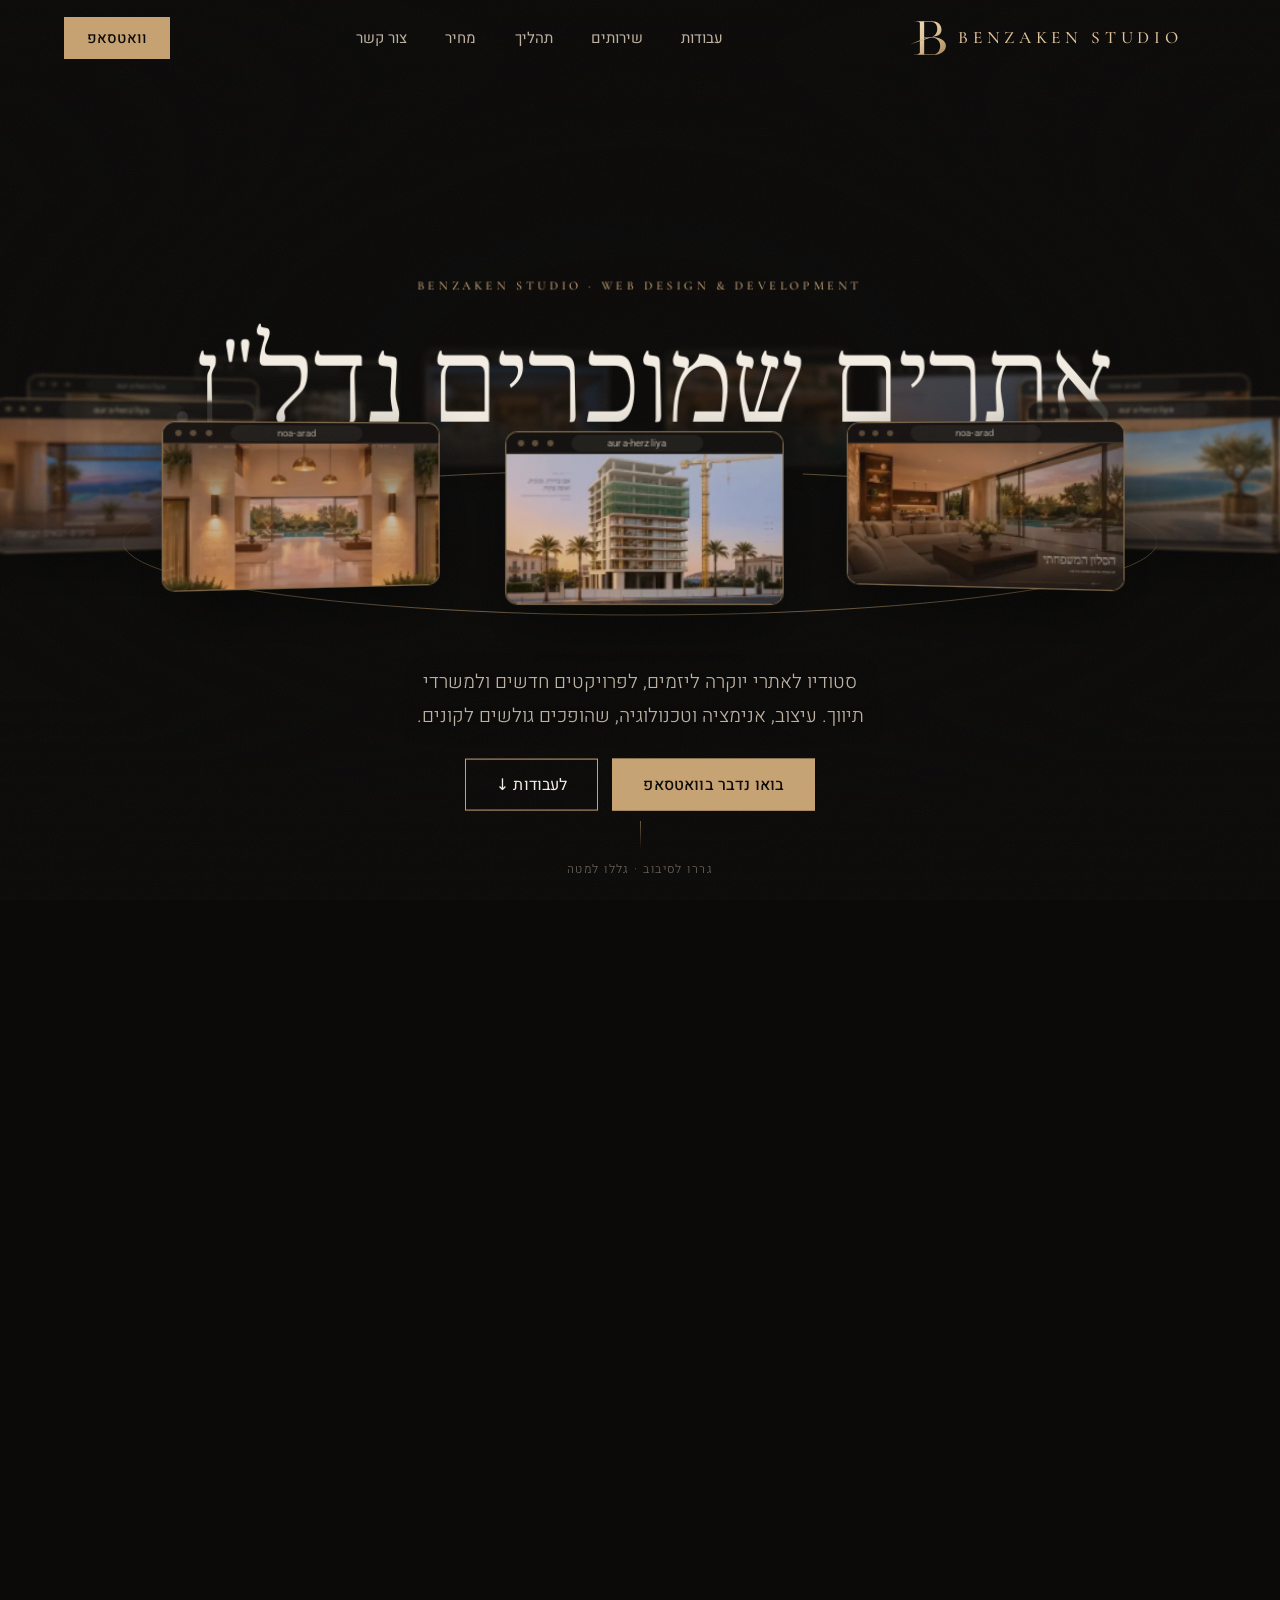
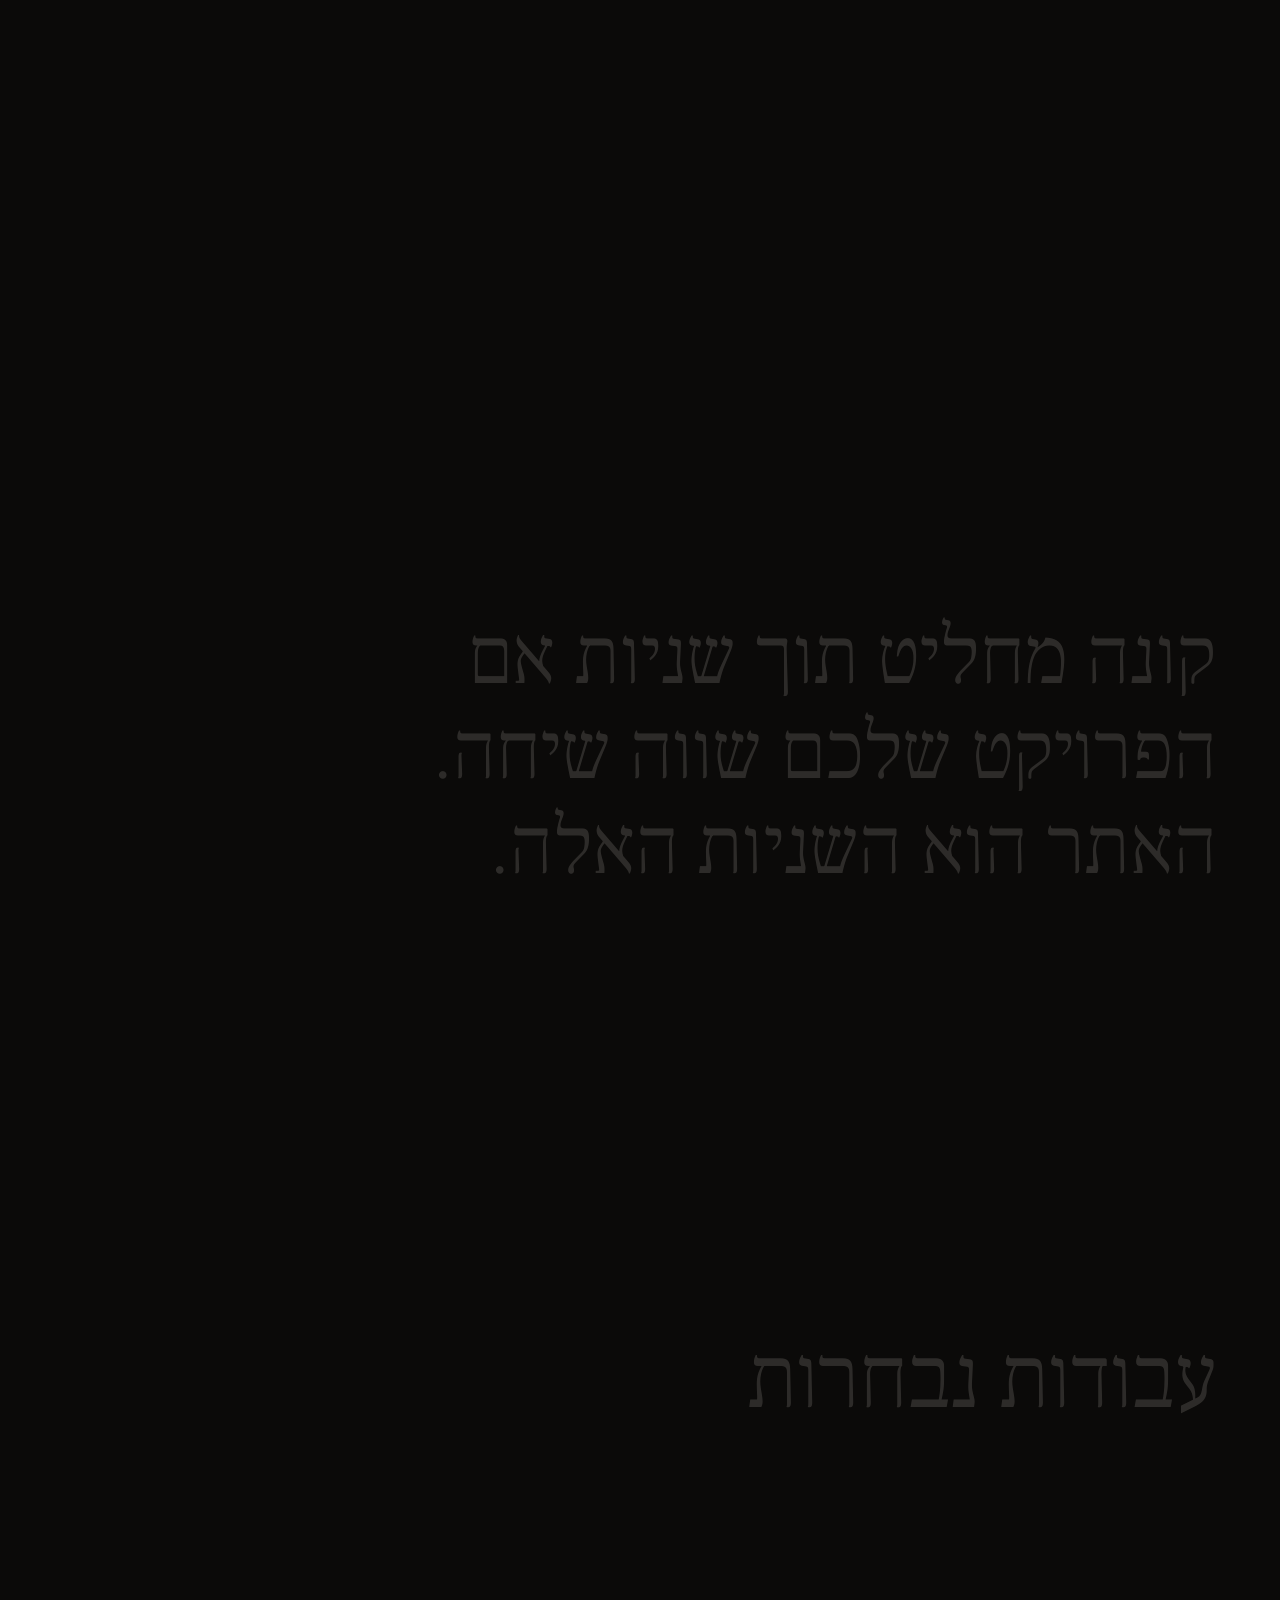
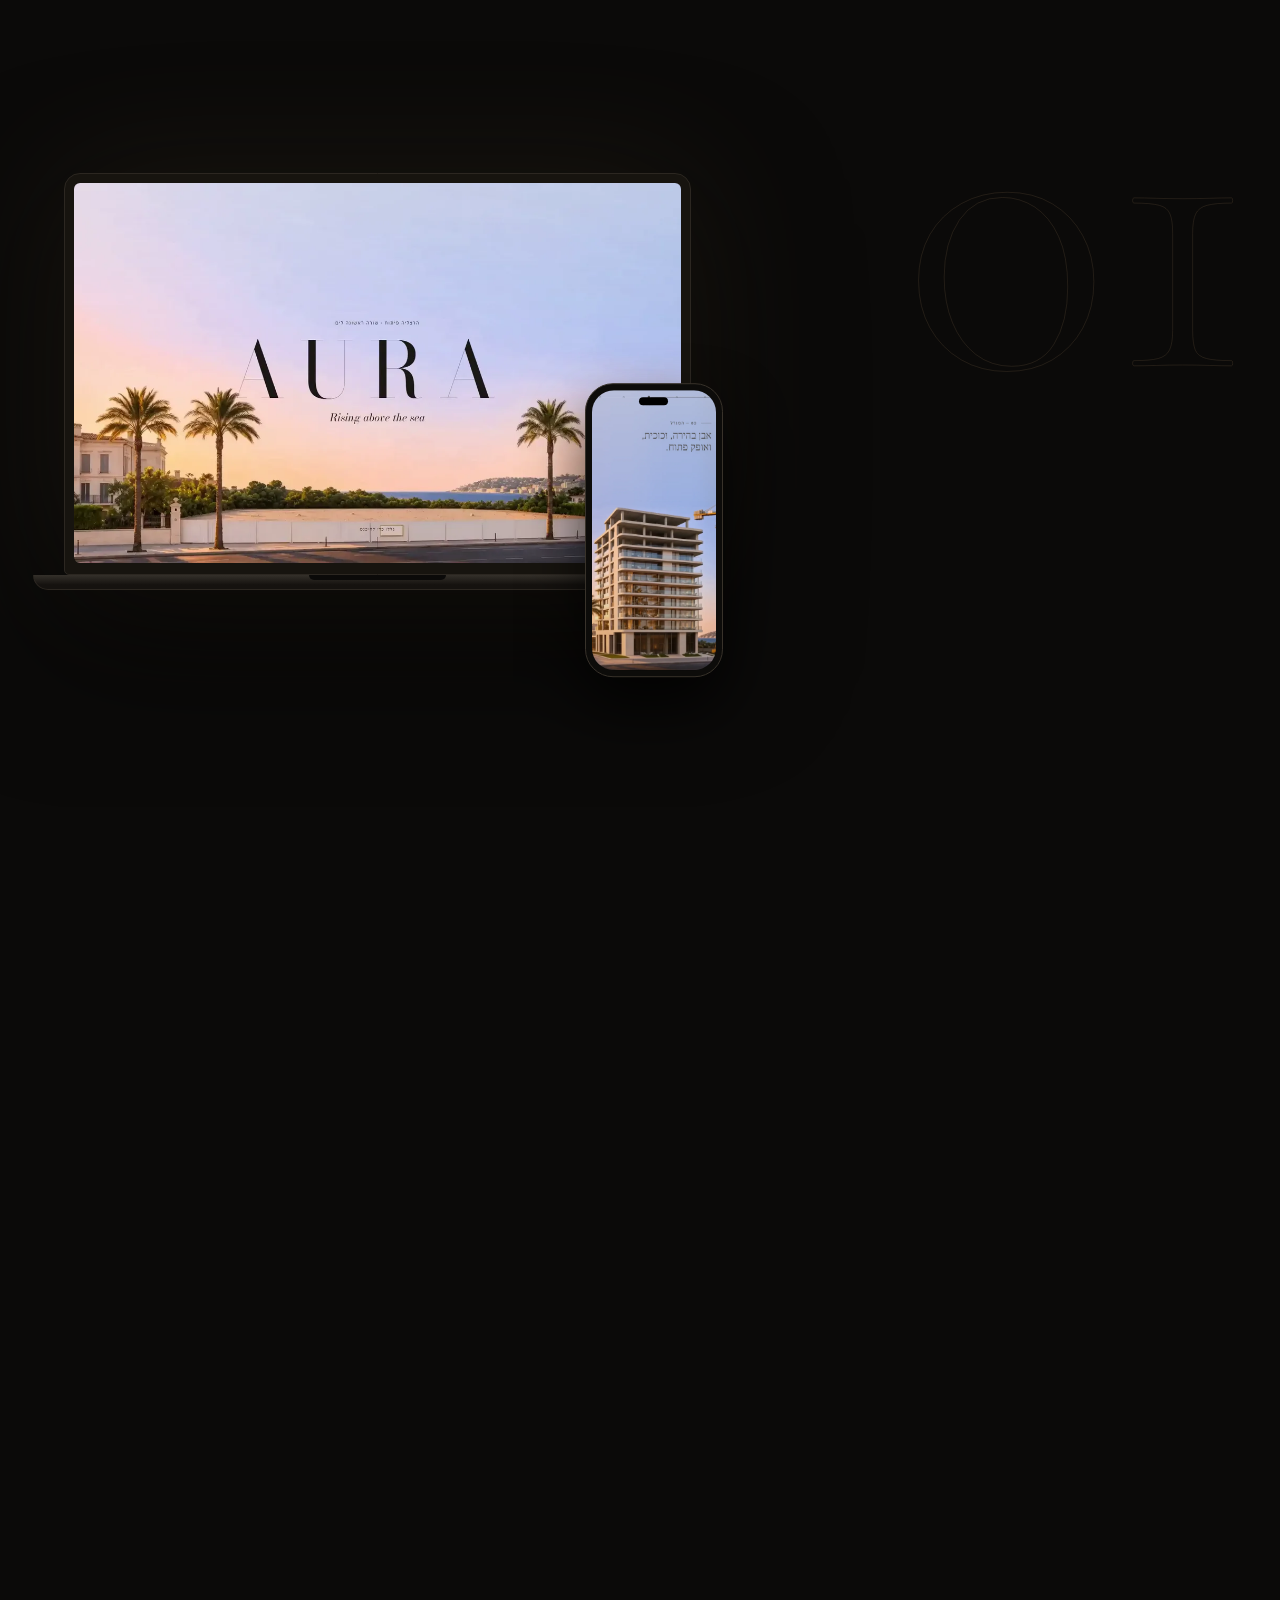
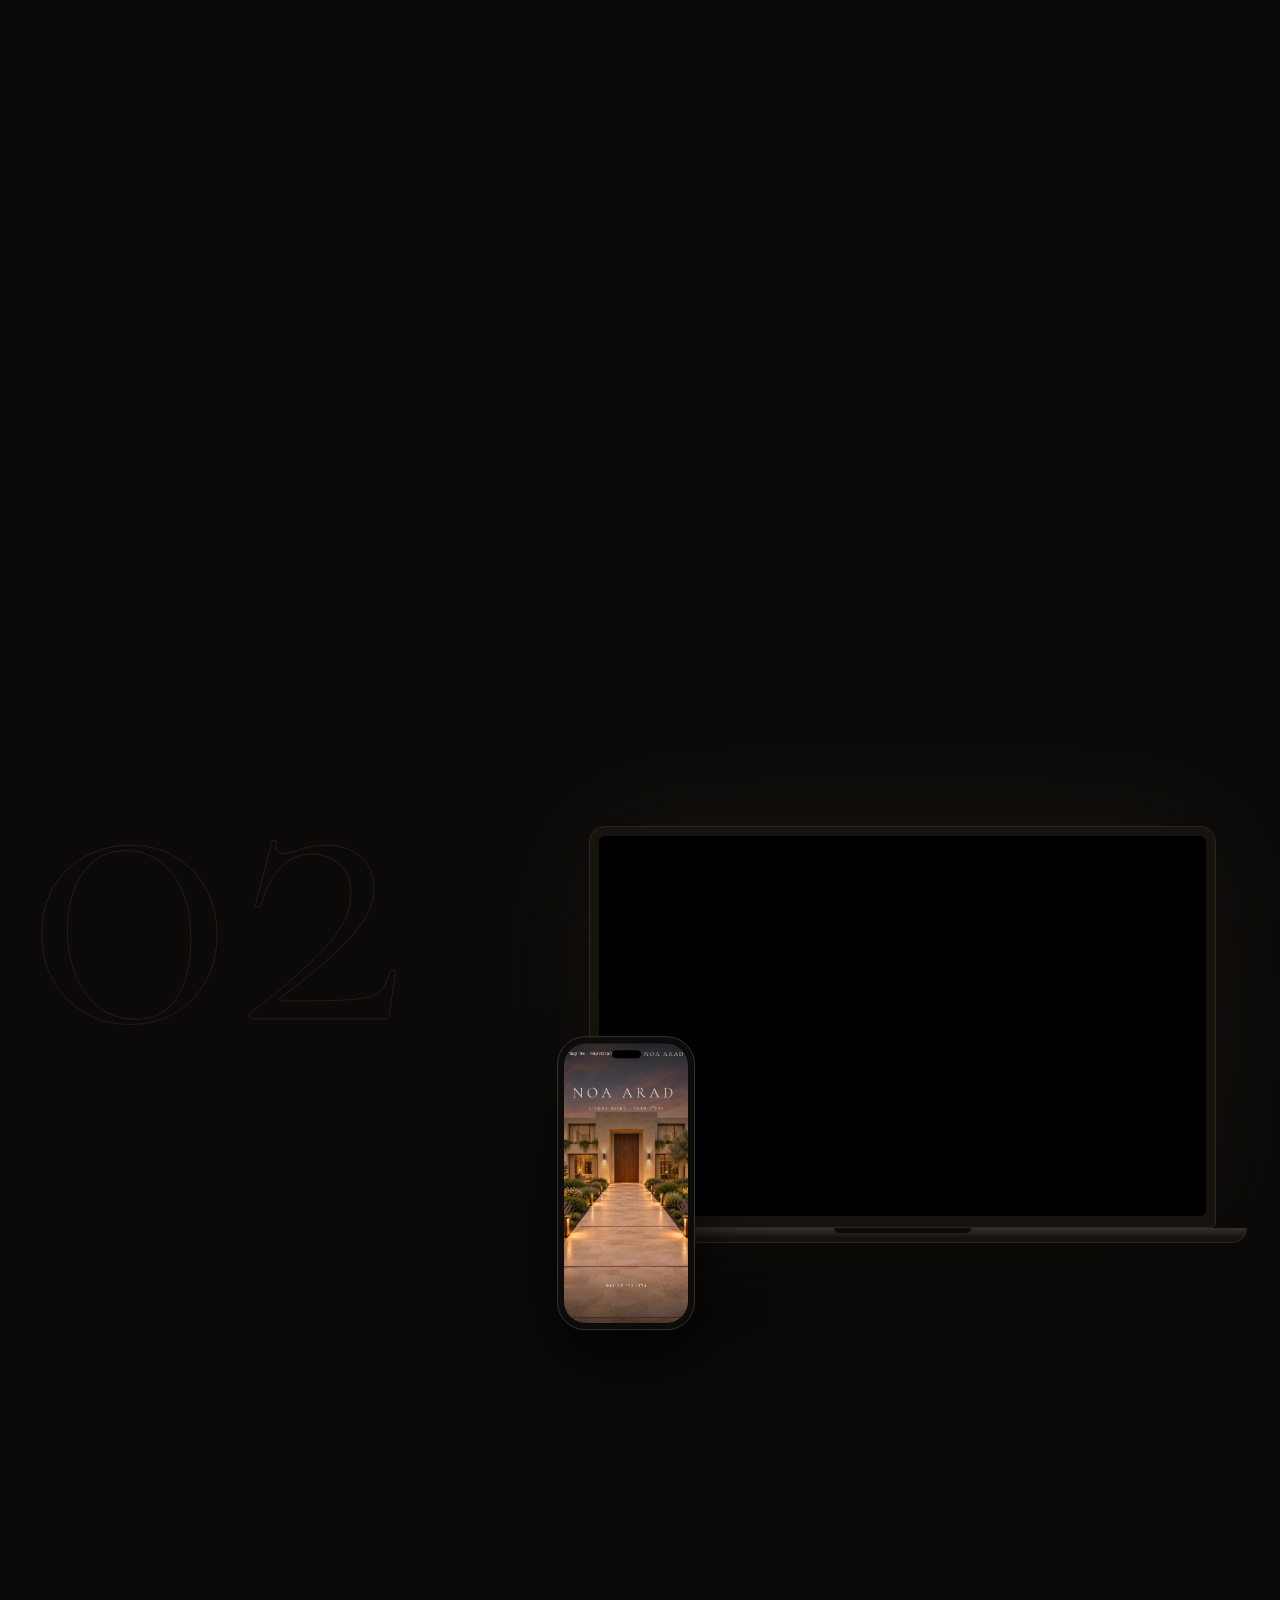
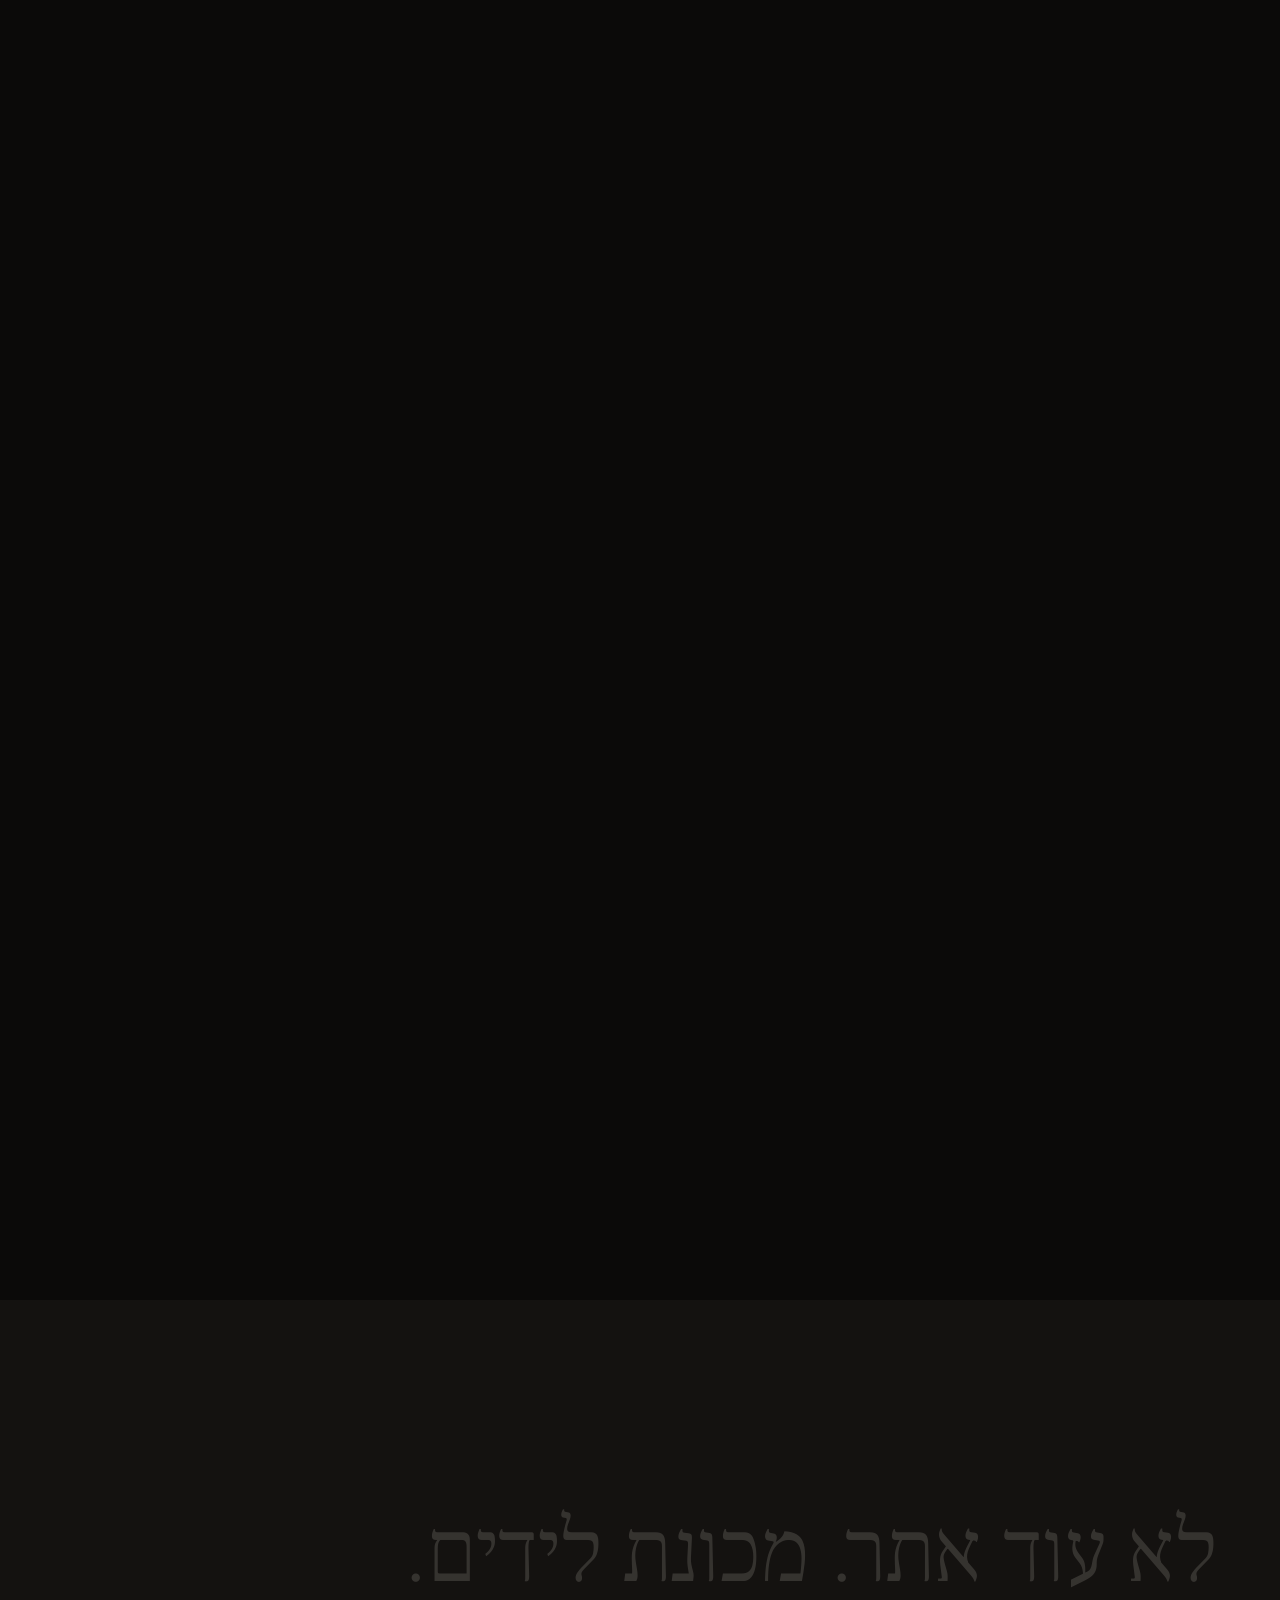
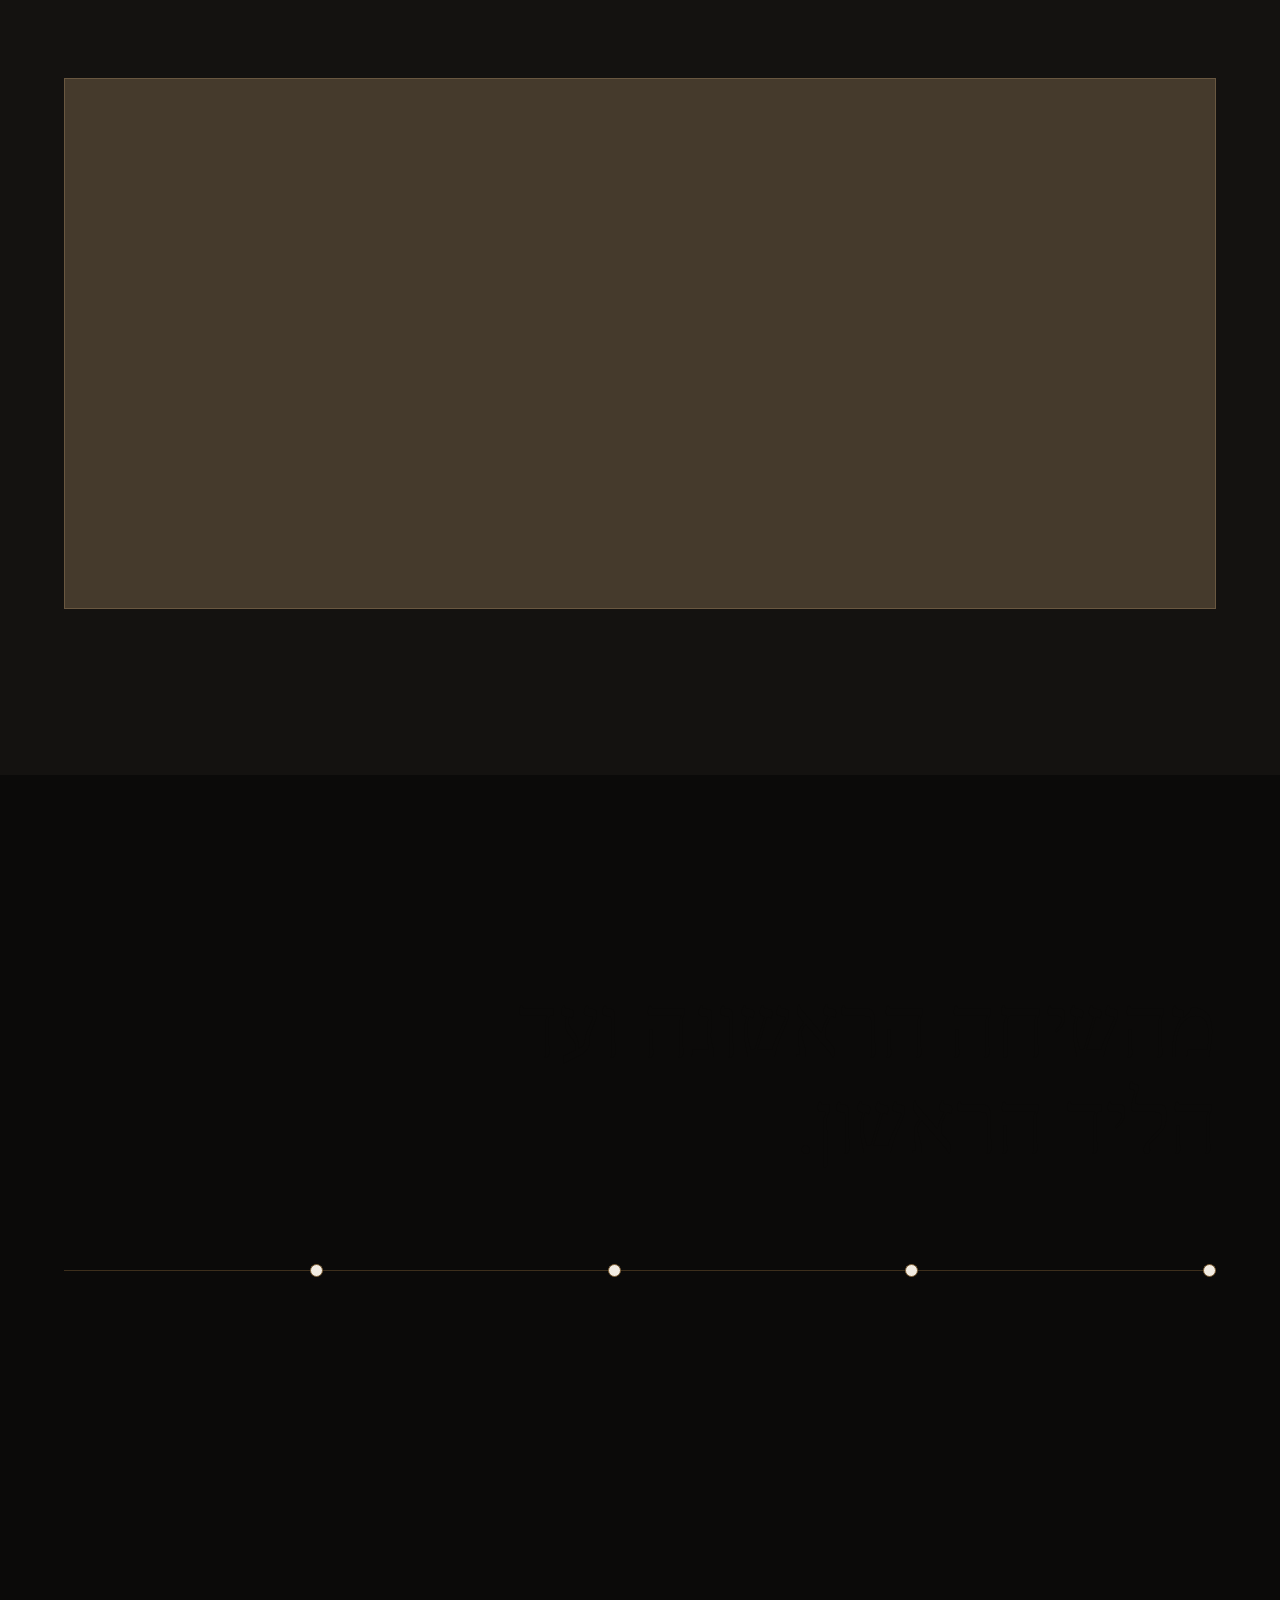
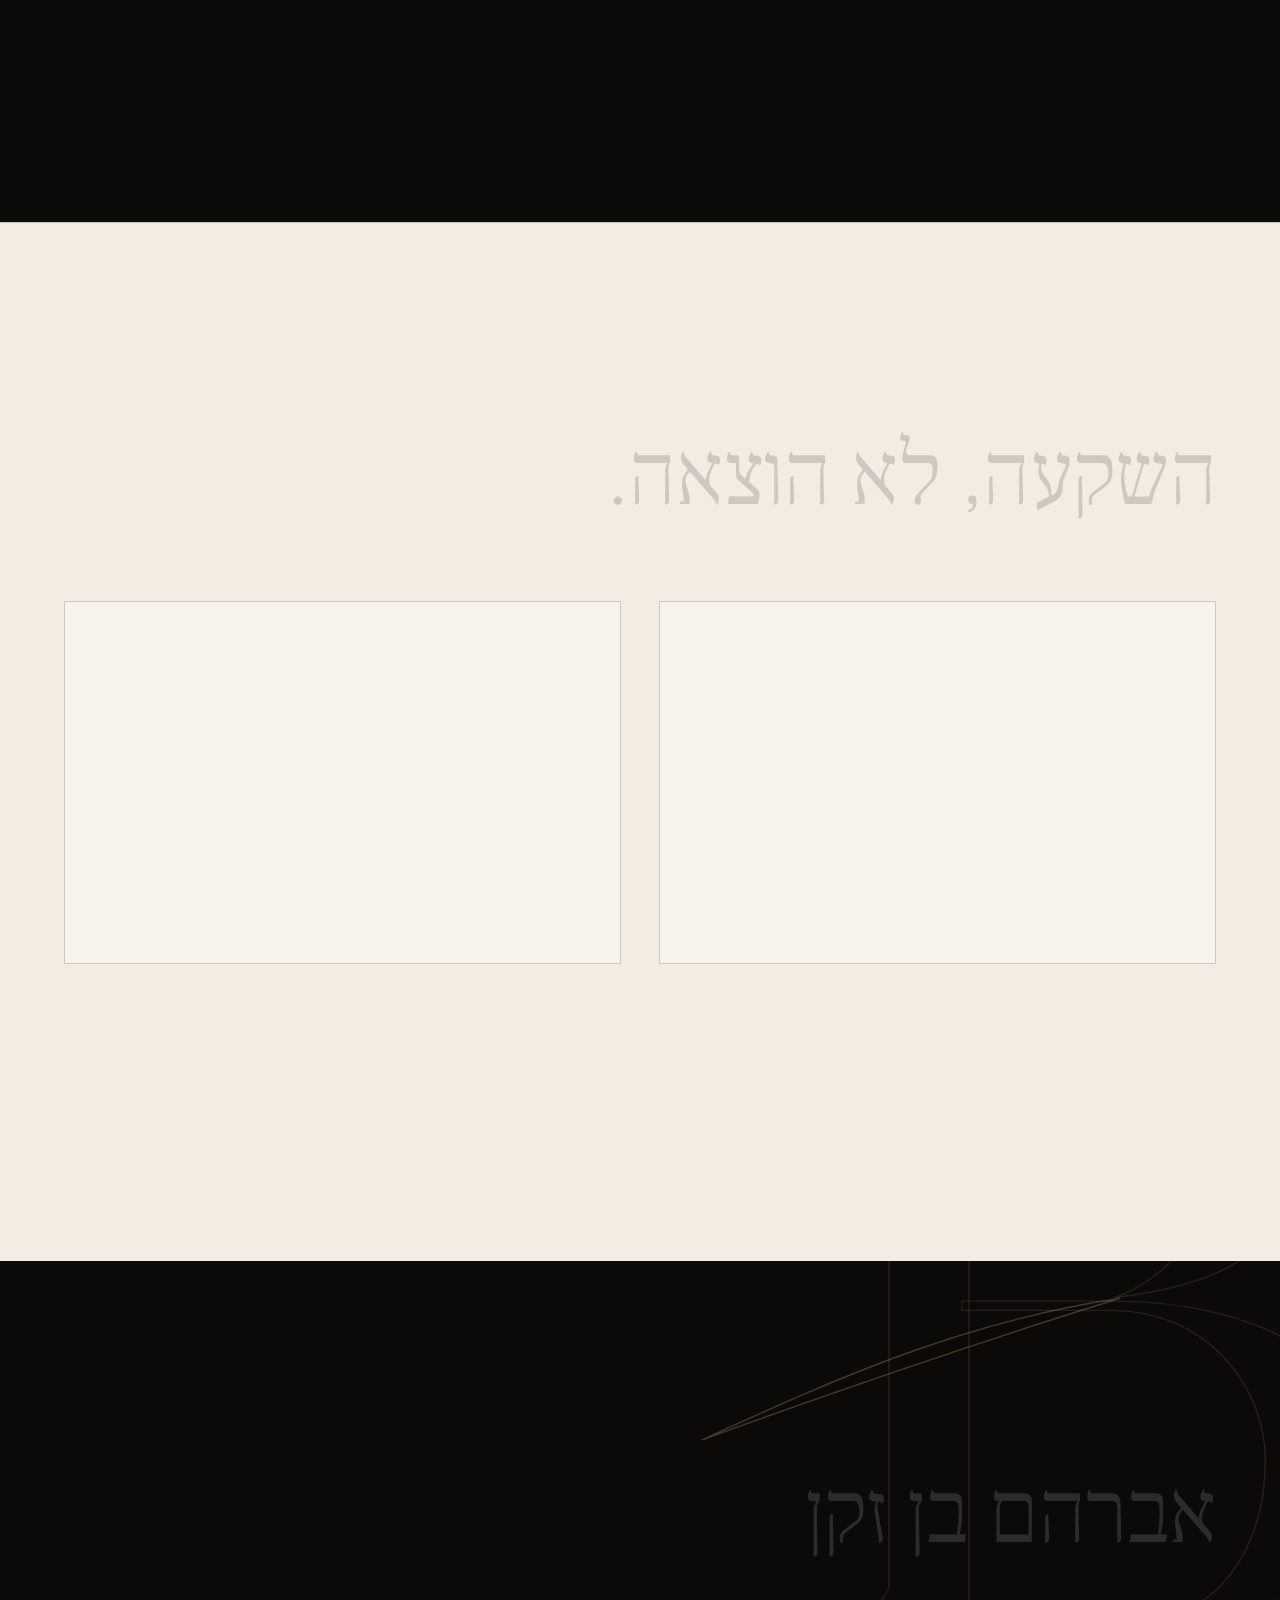
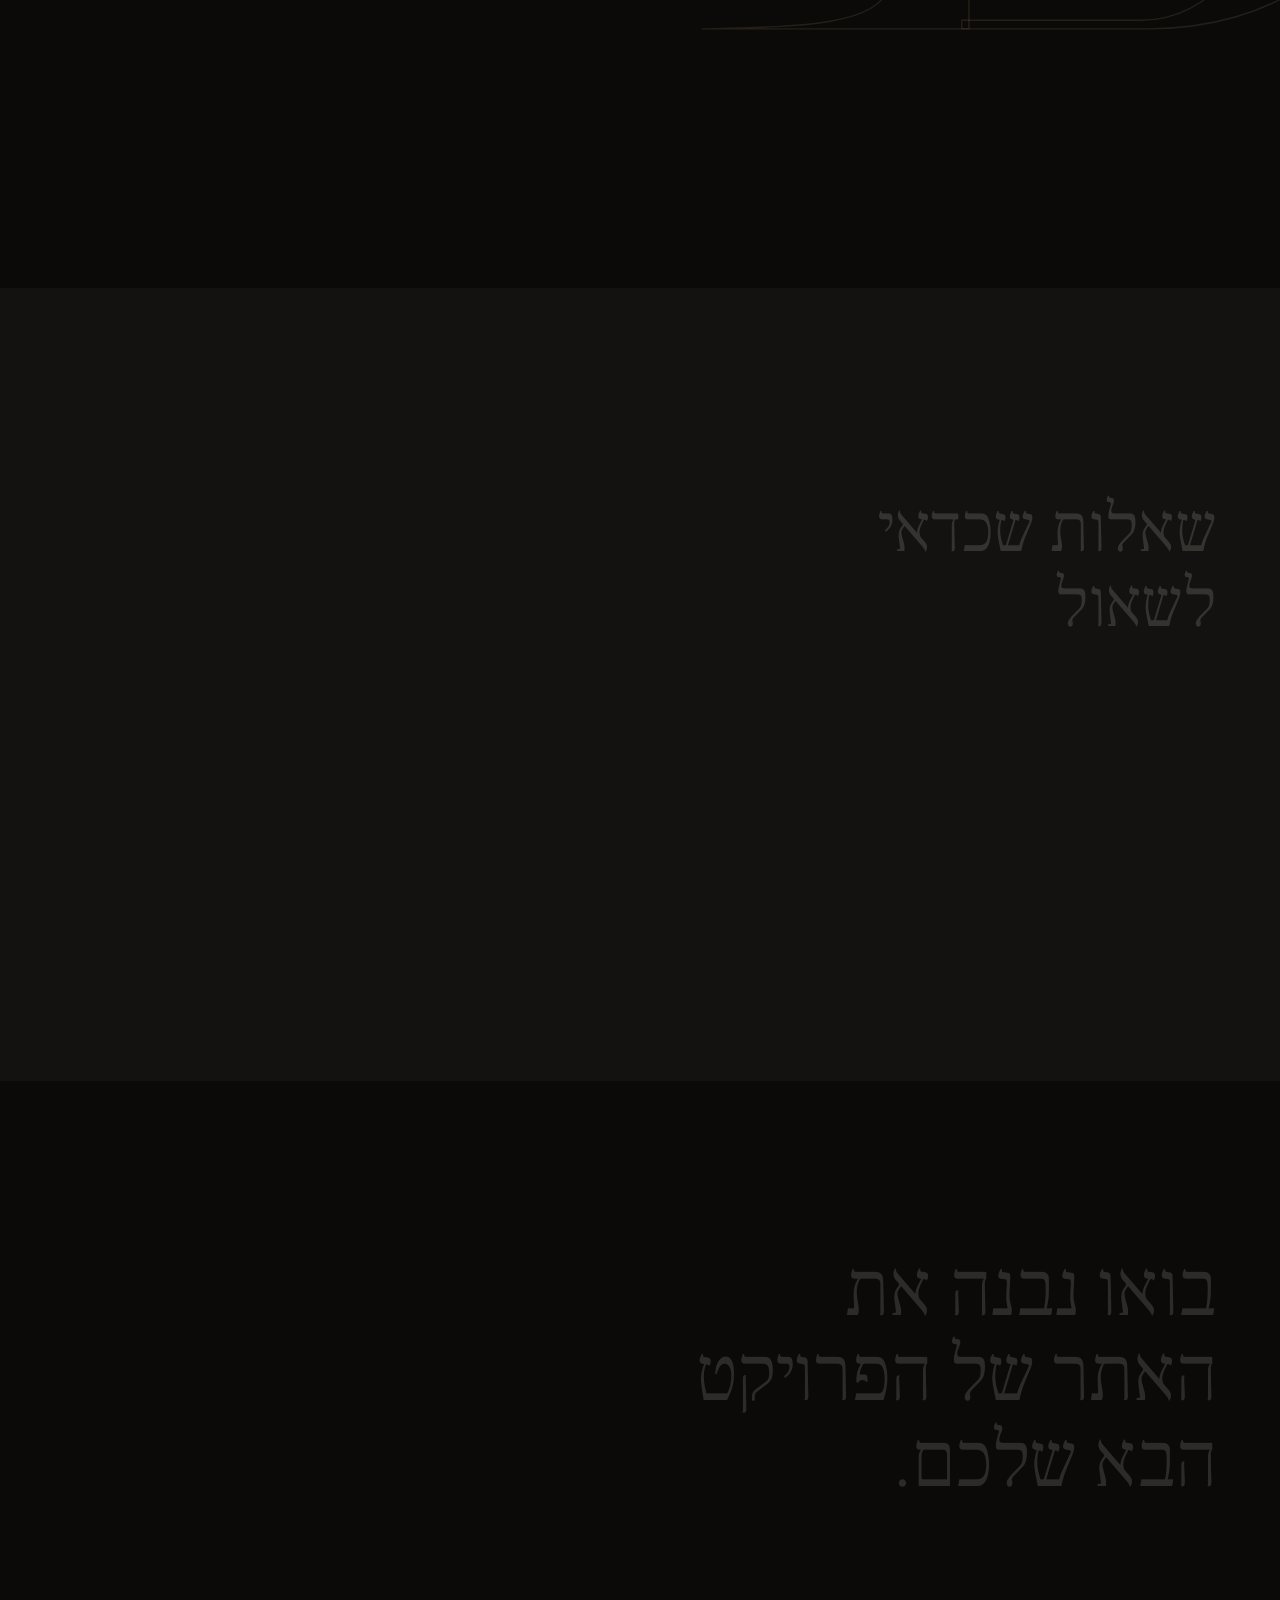
==== commit 514ad57e: "Skip the preloader on return visits The full 2s preloader plays on the first visit only (remembered " ====
--- a/index.html
+++ b/index.html
@@ -20,7 +20,7 @@
 <meta property="og:image:height" content="630">
 <meta property="og:image:alt" content="הלוגו של BENZAKEN STUDIO — אות B מוזהבת על רקע כהה">
 <meta name="twitter:card" content="summary_large_image">
-<script>(function(d){var c=d.classList;c.add('js');if(matchMedia('(prefers-reduced-motion: reduce)').matches)c.add('rm');else c.add('o3d');window.__plStart=performance.now();})(document.documentElement);</script>
+<script>(function(d){var c=d.classList;c.add('js');if(matchMedia('(prefers-reduced-motion: reduce)').matches)c.add('rm');else c.add('o3d');window.__plStart=performance.now();try{if(localStorage.getItem('bz-seen'))c.add('pl-skip');}catch(e){}})(document.documentElement);</script>
 <link rel="preconnect" href="https://fonts.googleapis.com">
 <link rel="preconnect" href="https://fonts.gstatic.com" crossorigin>
 <link id="fontcss" rel="preload" as="style" href="https://fonts.googleapis.com/css2?family=Cormorant+Garamond:wght@300;500&family=Frank+Ruhl+Libre:wght@300;500&family=Heebo:wght@300;400;500&display=swap" onload="this.onload=null;this.rel='stylesheet'">
--- a/css/site.css
+++ b/css/site.css
@@ -486,3 +486,6 @@
 @keyframes pl-fill { to { fill-opacity: 1; } }
 @keyframes pl-sweep { to { clip-path: inset(0 0 0 0); } }
 @keyframes pl-up { to { opacity: 1; transform: none; } }
+
+/* return visits: the preloader played once already, so the hero shows right away */
+html.pl-skip .preloader { display: none; }
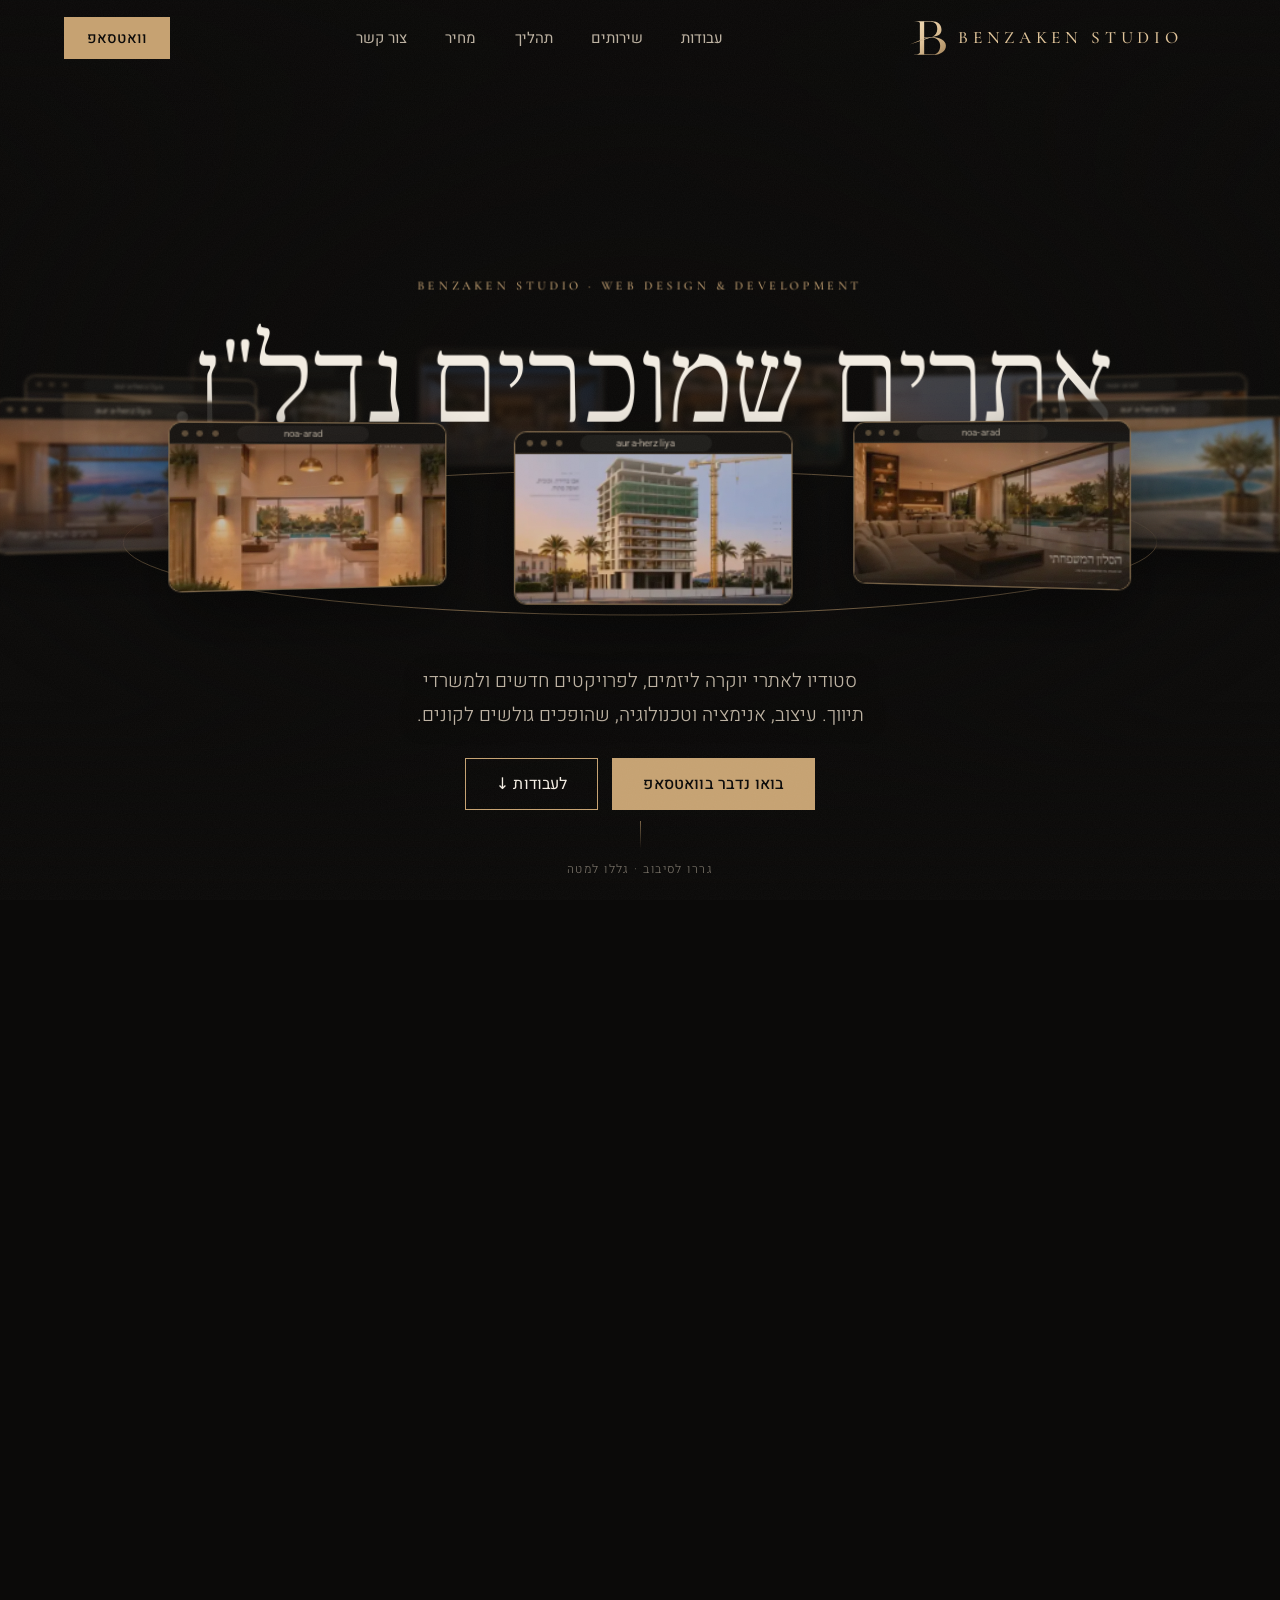
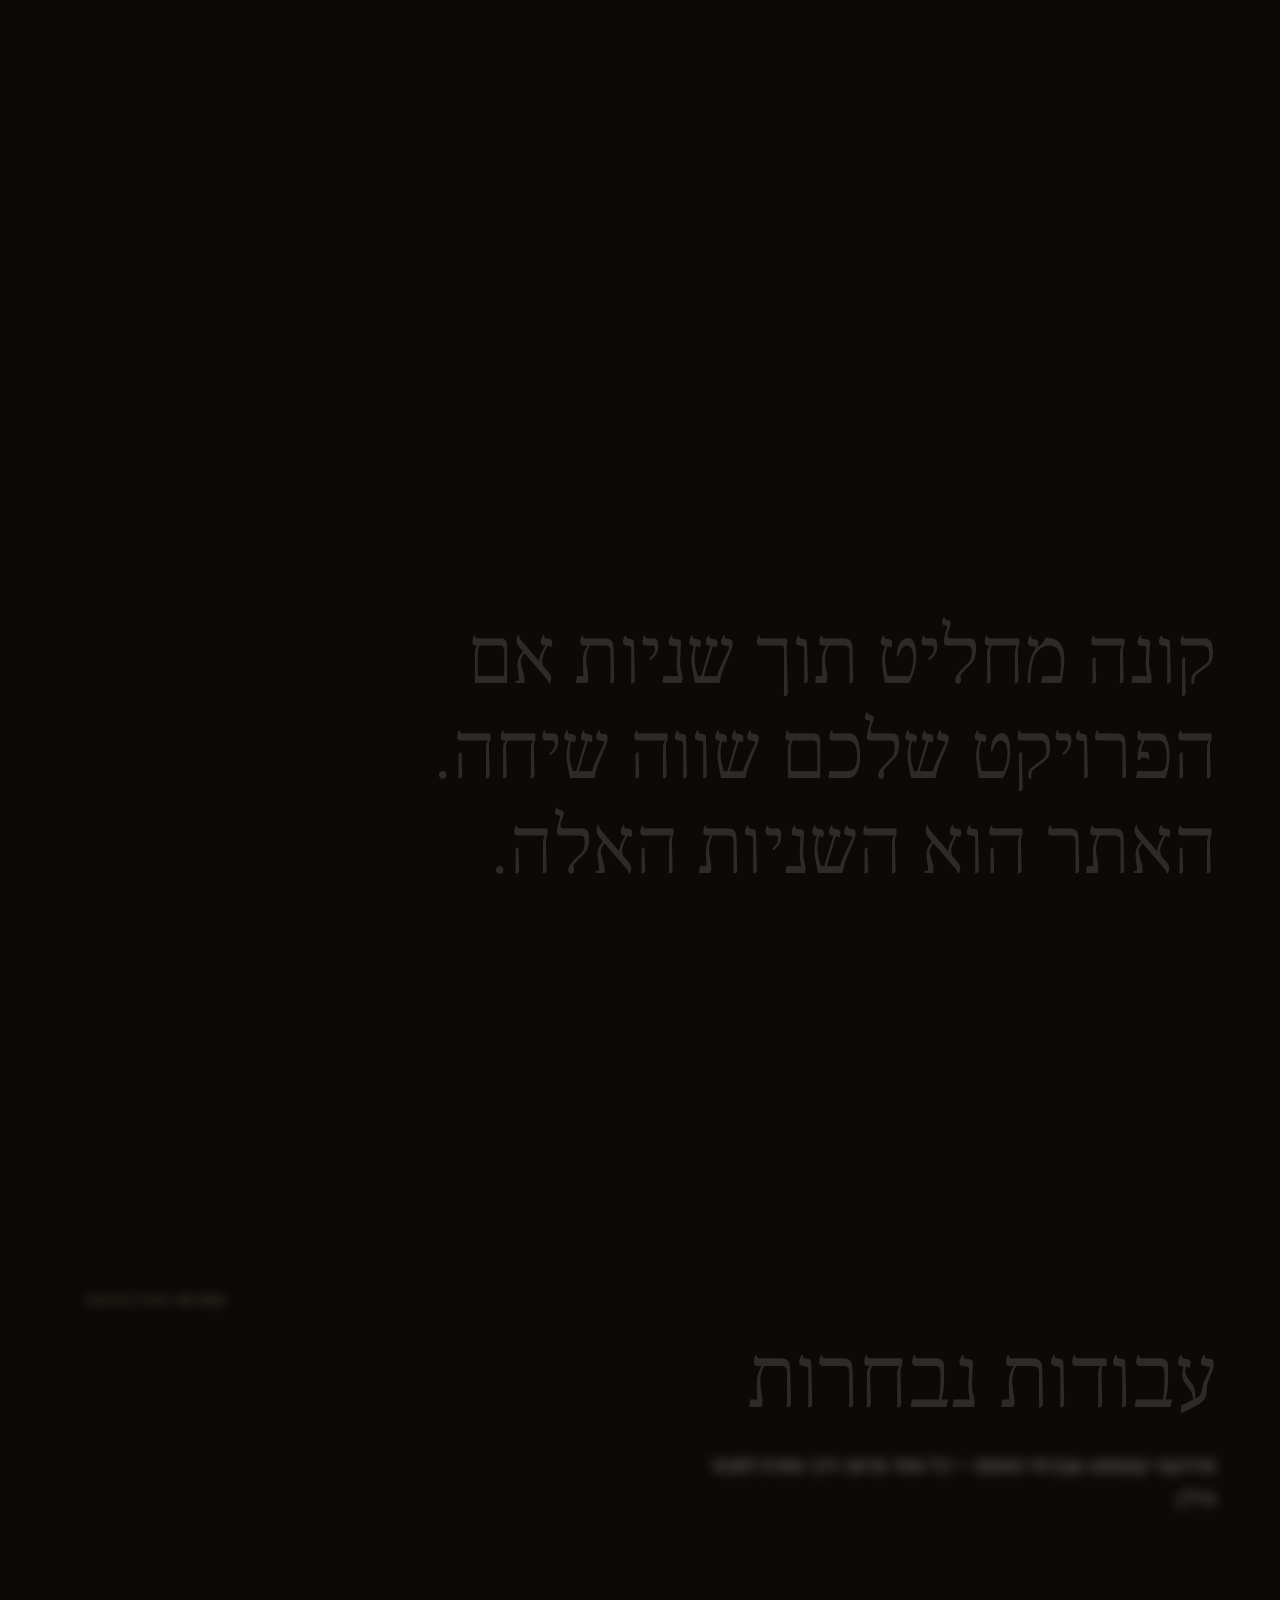
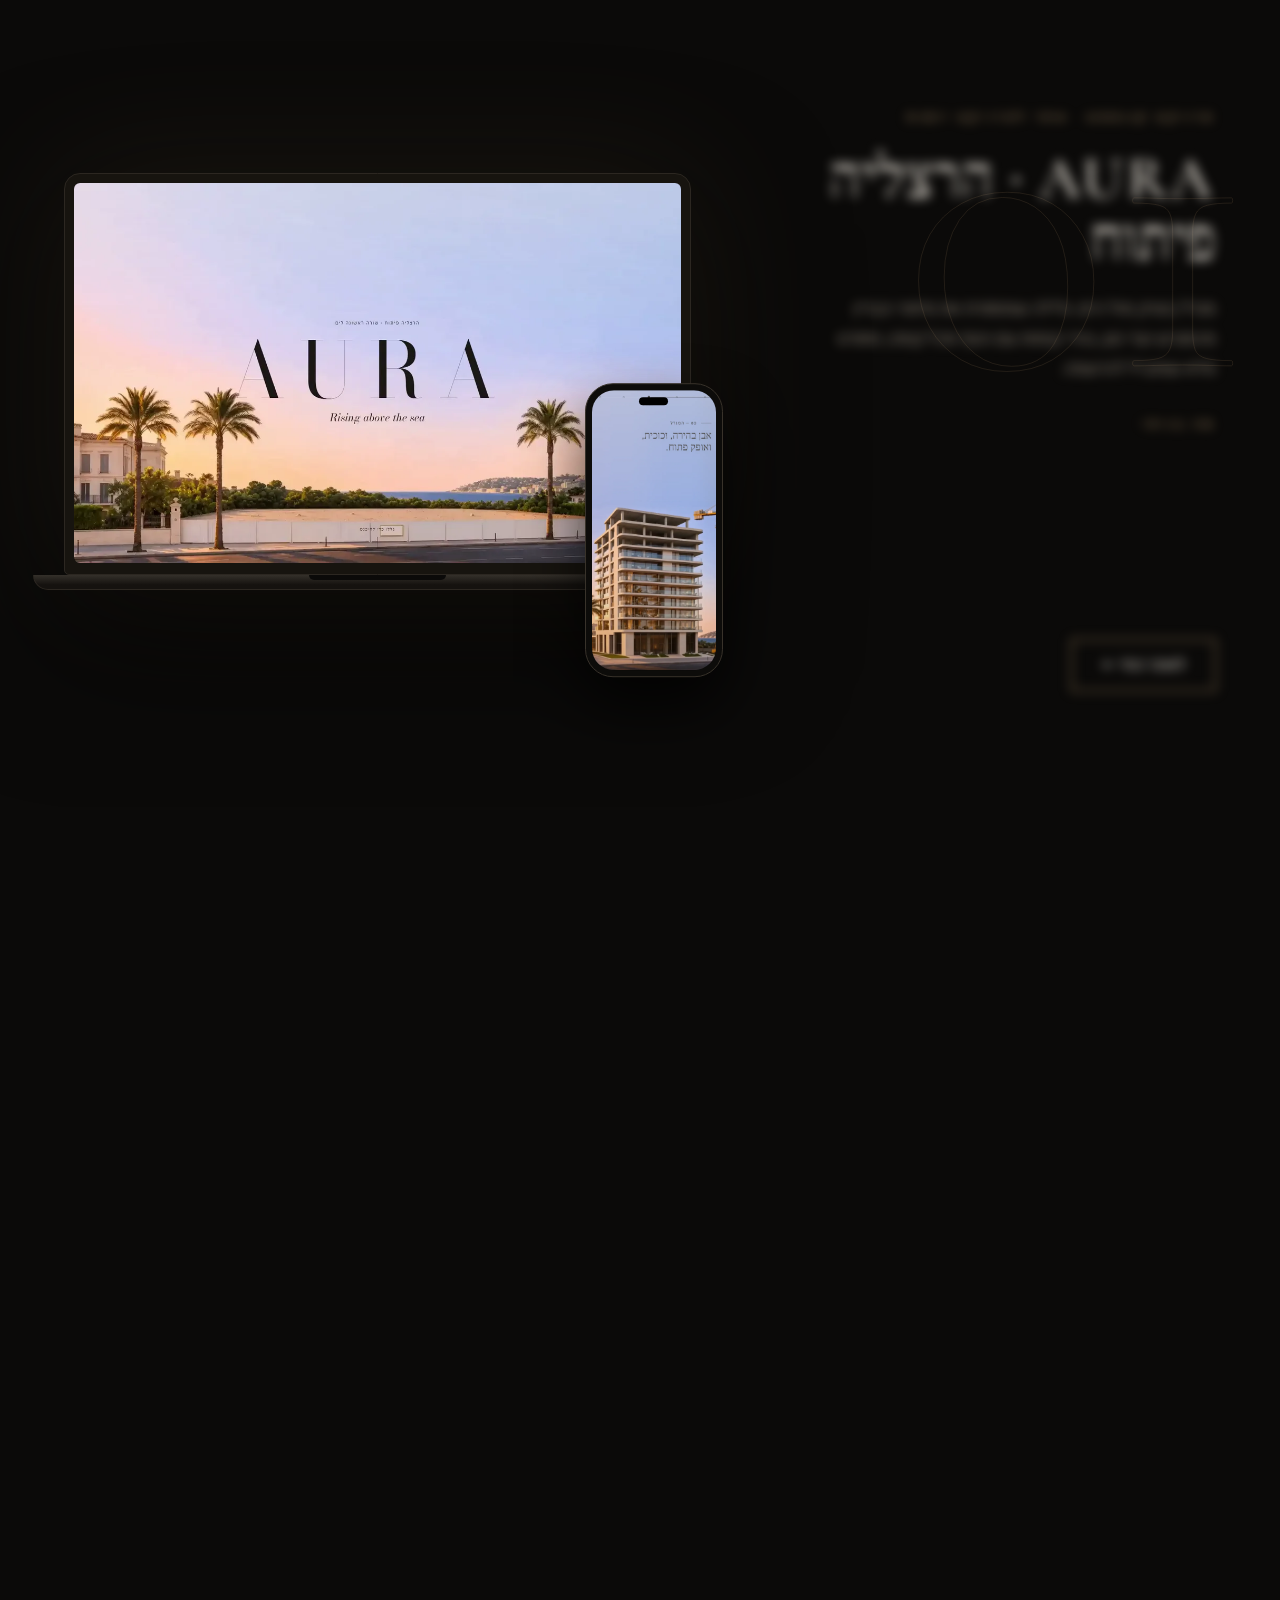
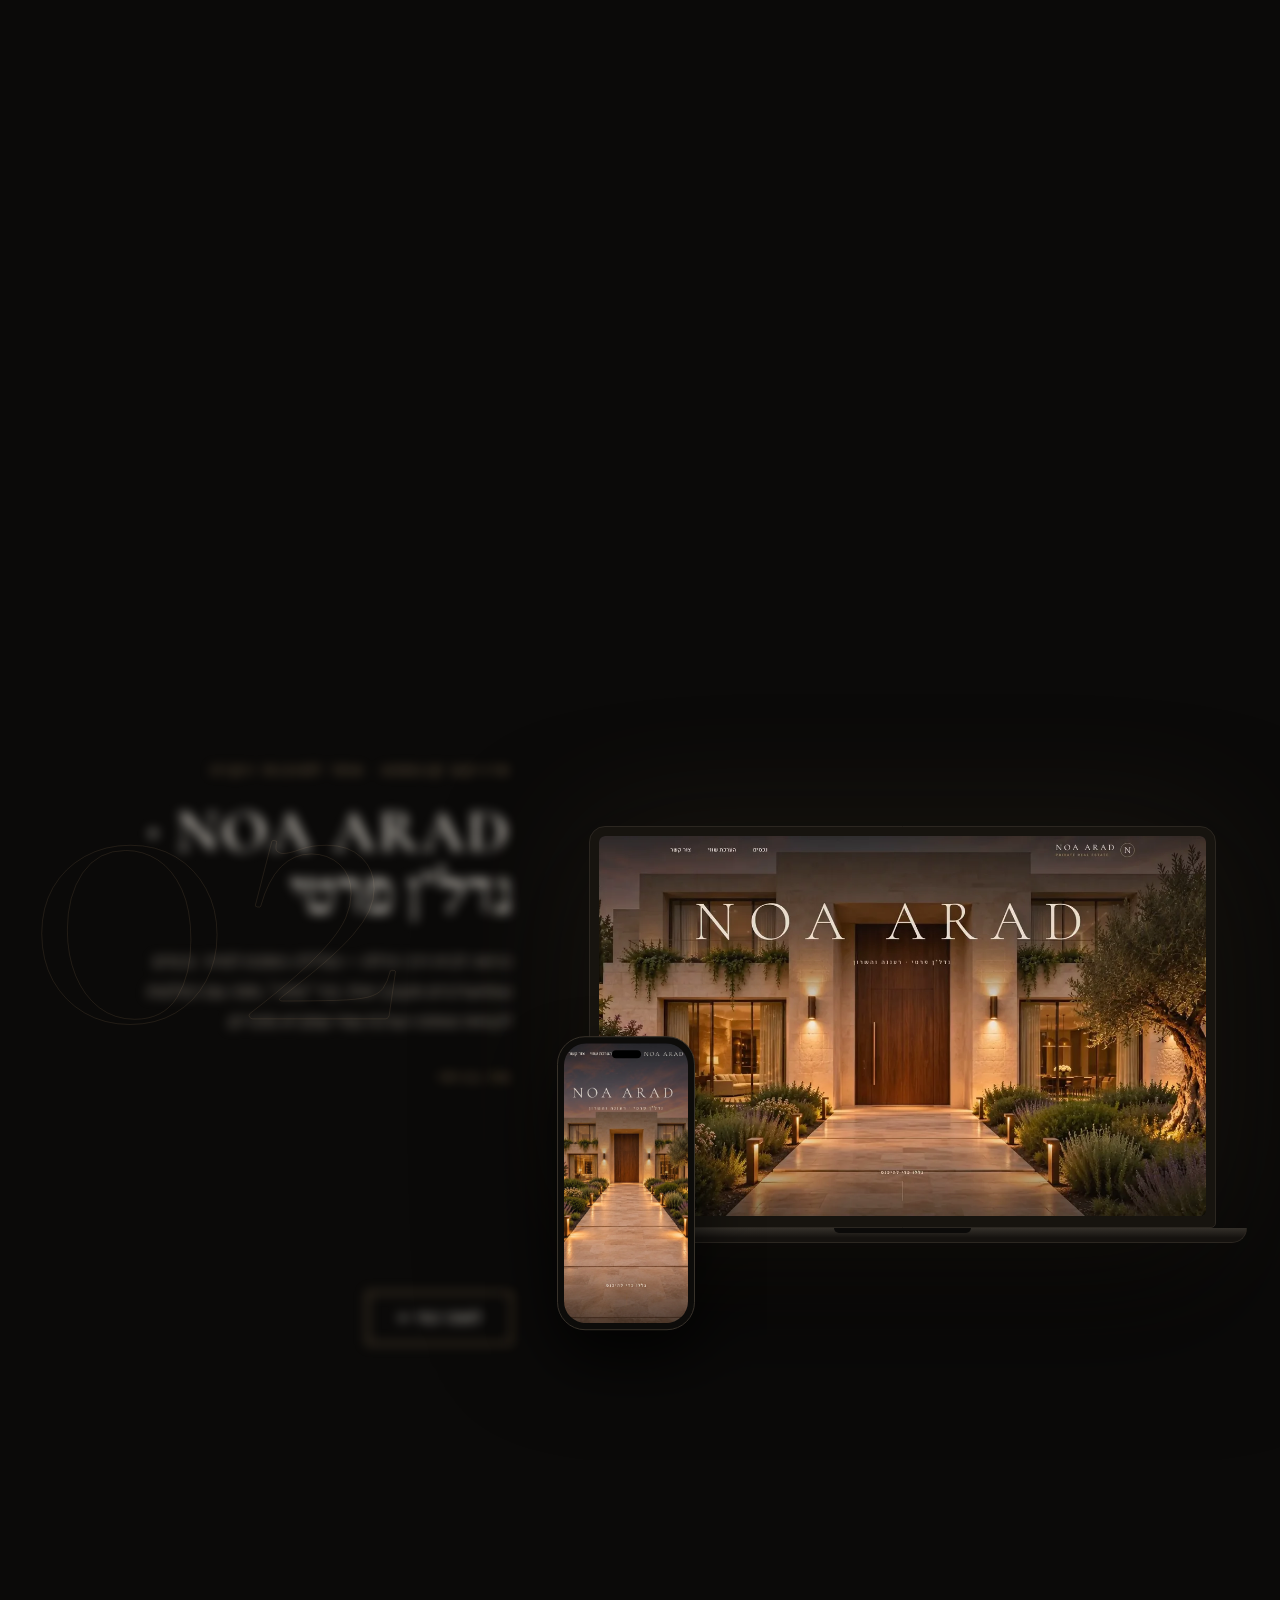
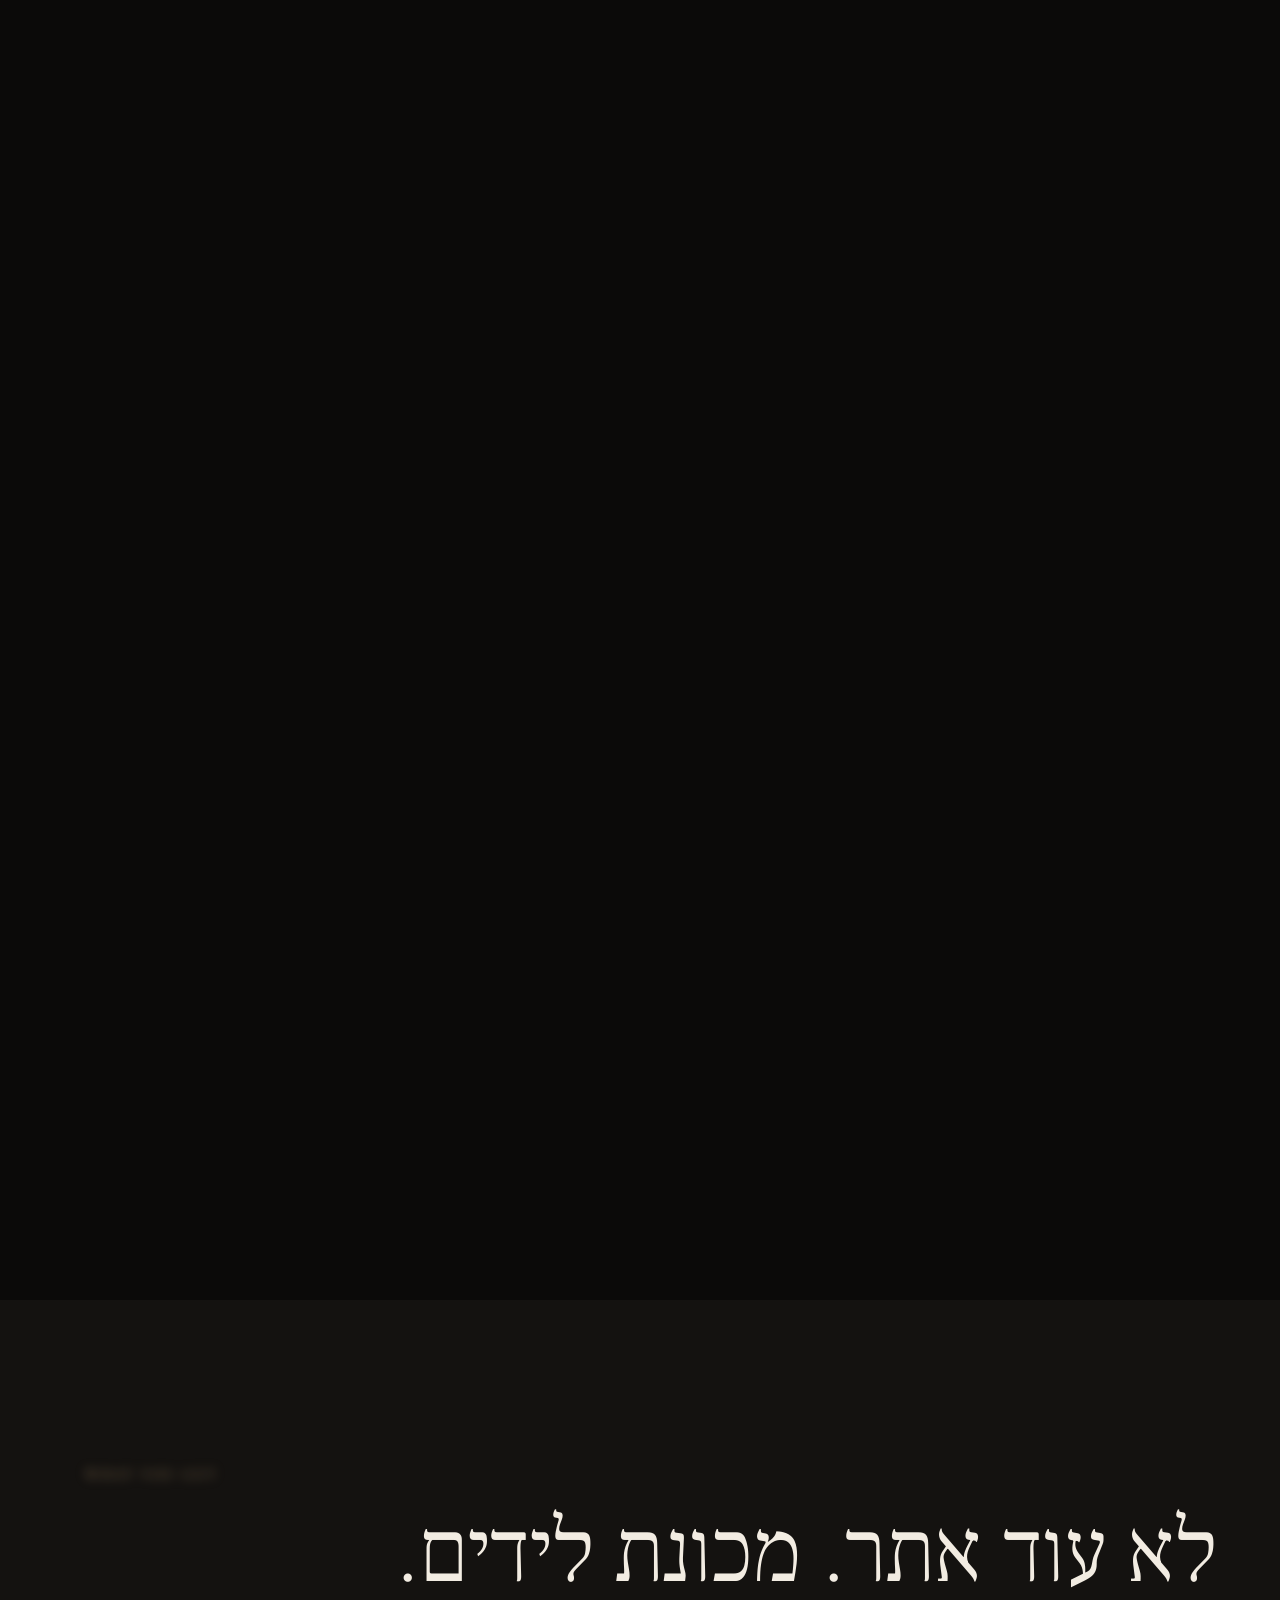
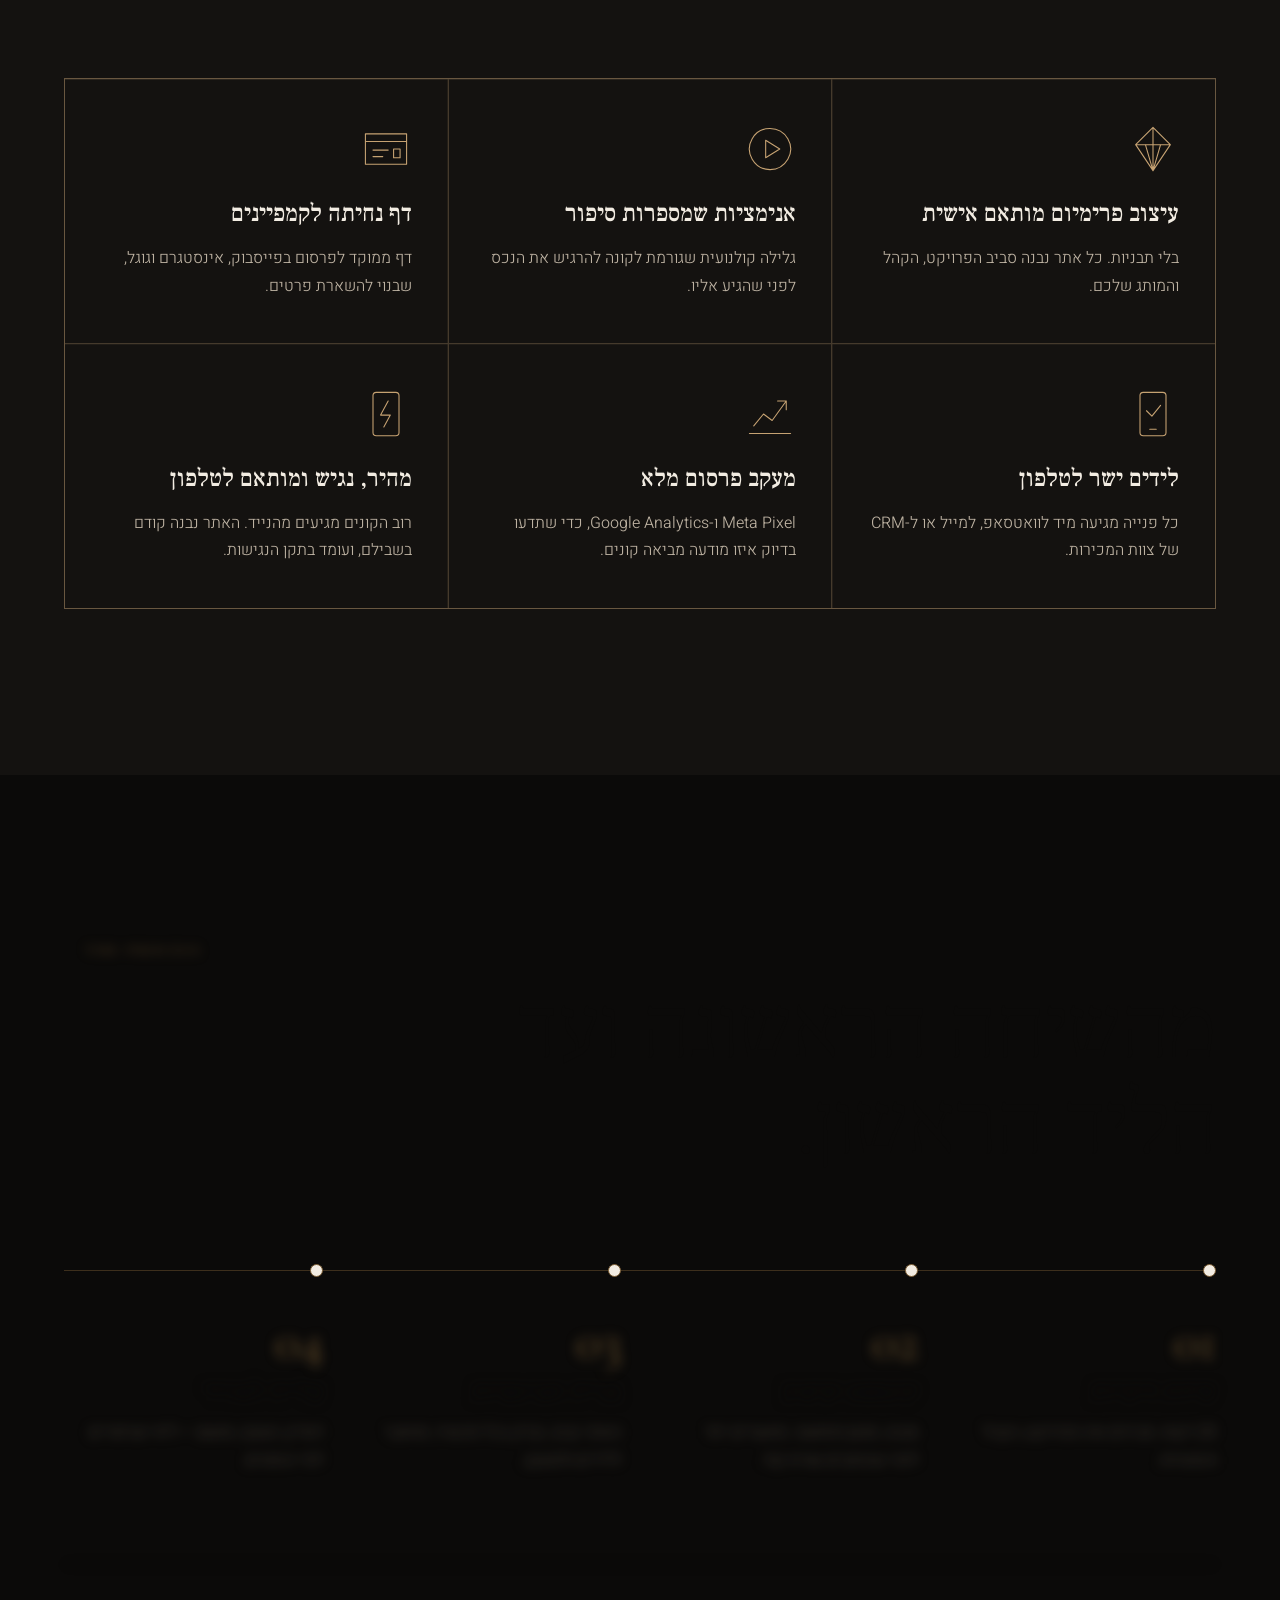
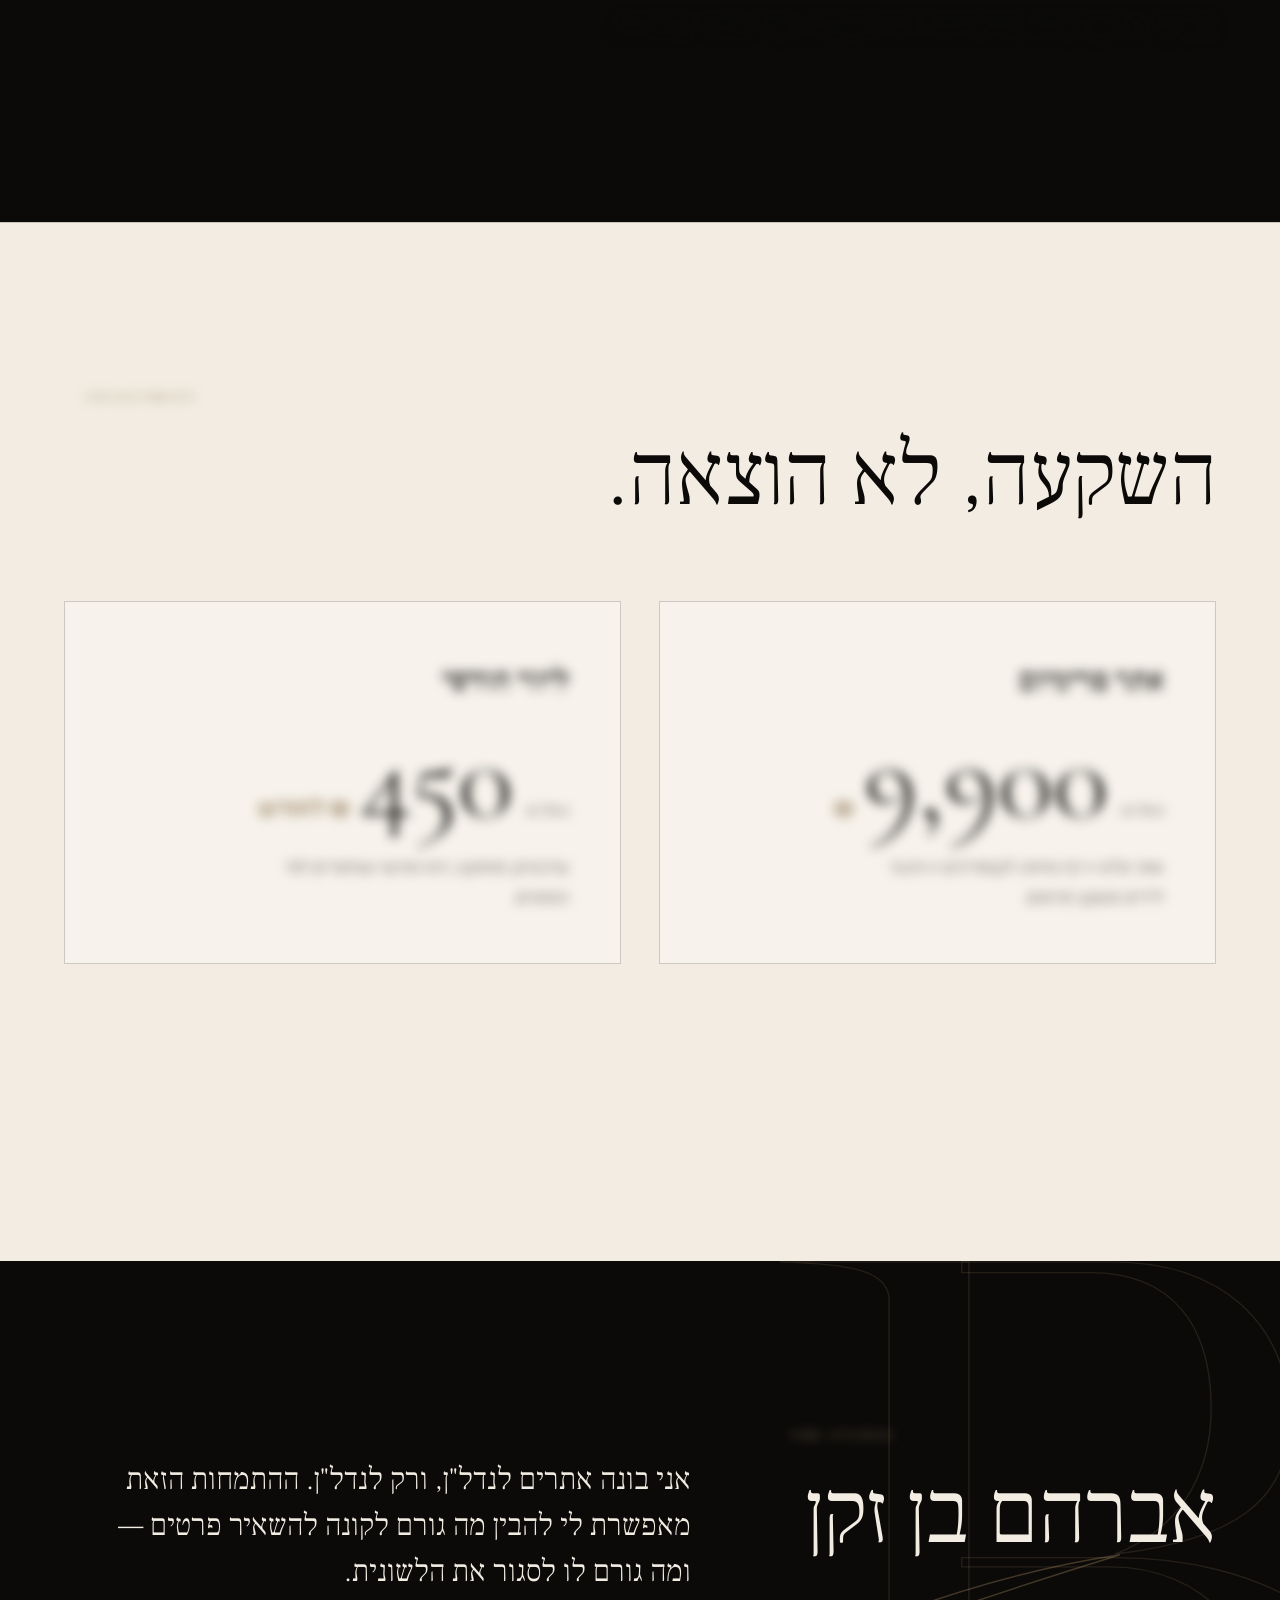
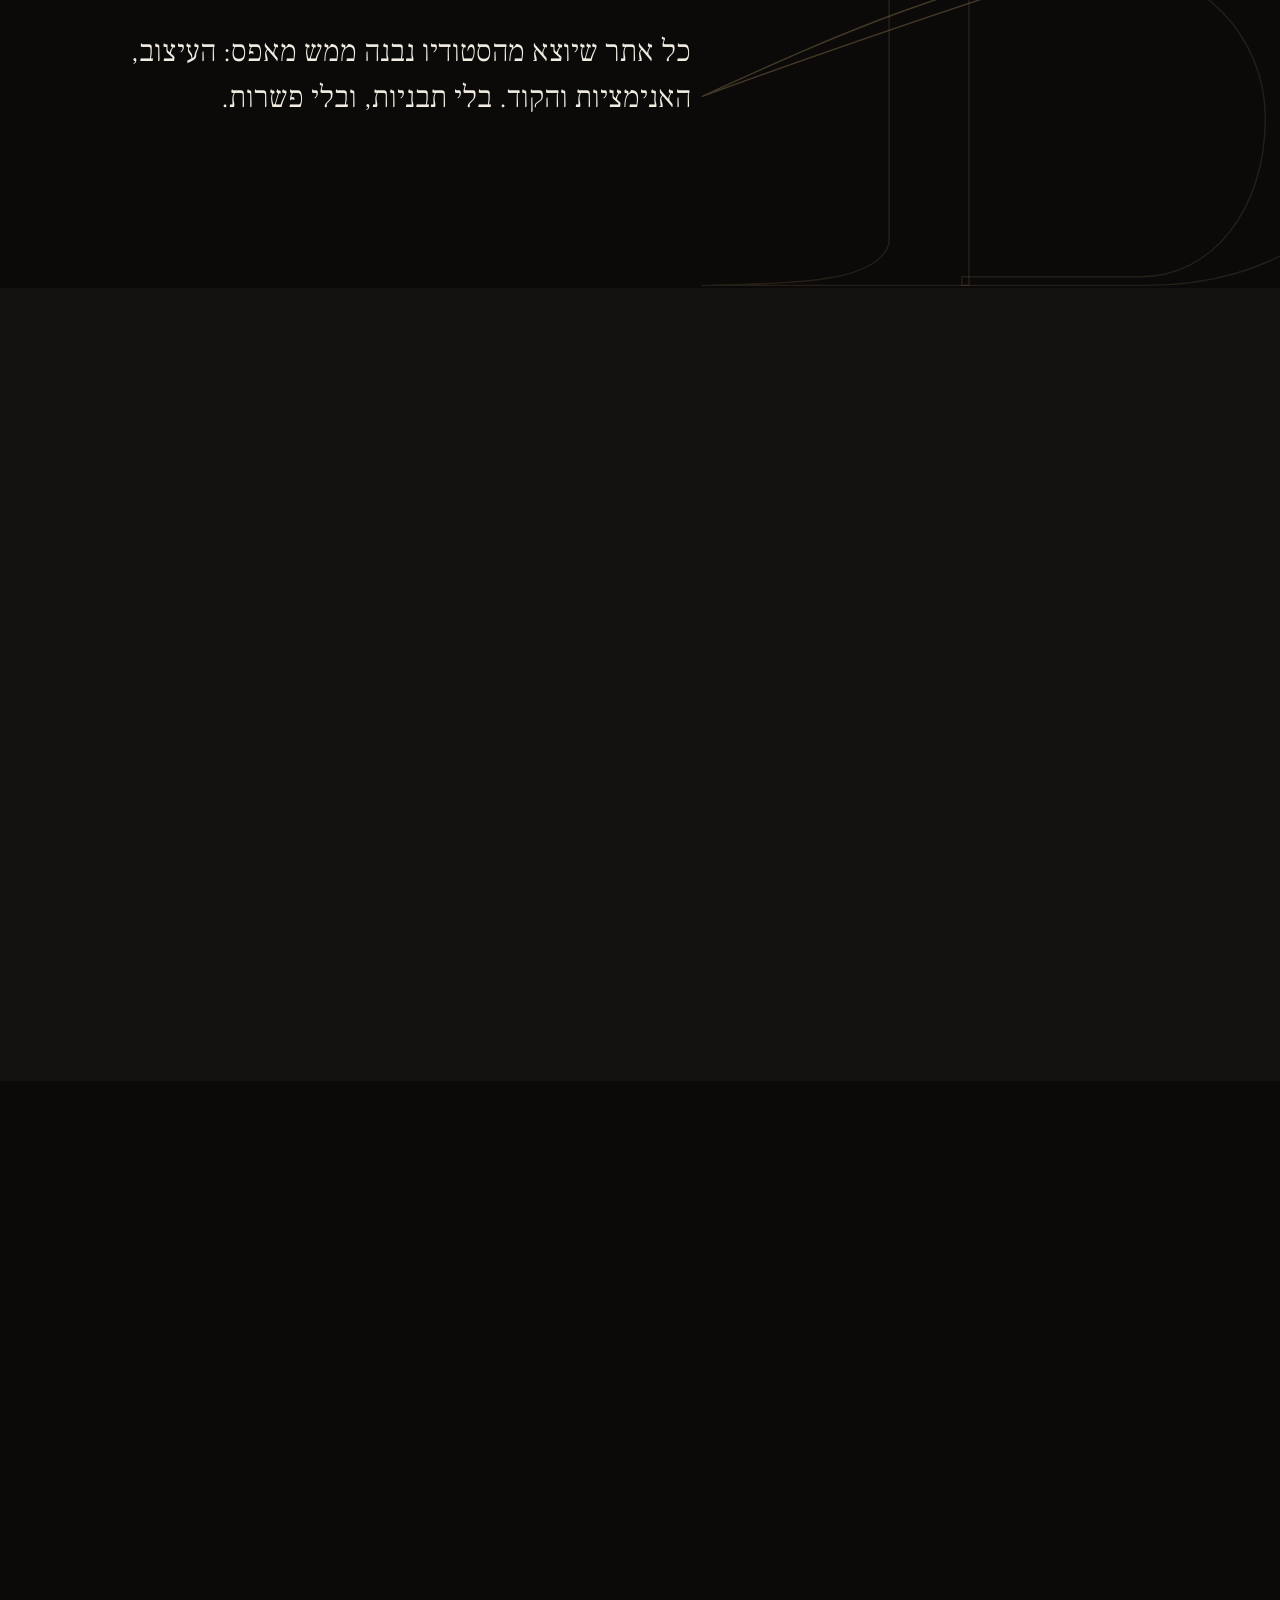
==== commit 5b6f5788: "Speed up the first visit (mobile Lighthouse) - Preloader shortened to ~1.35s (CSS draw from first pa" ====
--- a/index.html
+++ b/index.html
@@ -21,10 +21,8 @@
 <meta property="og:image:alt" content="הלוגו של BENZAKEN STUDIO — אות B מוזהבת על רקע כהה">
 <meta name="twitter:card" content="summary_large_image">
 <script>(function(d){var c=d.classList;c.add('js');if(matchMedia('(prefers-reduced-motion: reduce)').matches)c.add('rm');else c.add('o3d');window.__plStart=performance.now();try{if(localStorage.getItem('bz-seen'))c.add('pl-skip');}catch(e){}})(document.documentElement);</script>
-<link rel="preconnect" href="https://fonts.googleapis.com">
-<link rel="preconnect" href="https://fonts.gstatic.com" crossorigin>
-<link id="fontcss" rel="preload" as="style" href="https://fonts.googleapis.com/css2?family=Cormorant+Garamond:wght@300;500&family=Frank+Ruhl+Libre:wght@300;500&family=Heebo:wght@300;400;500&display=swap" onload="this.onload=null;this.rel='stylesheet'">
-<noscript><link rel="stylesheet" href="https://fonts.googleapis.com/css2?family=Cormorant+Garamond:wght@300;500&family=Frank+Ruhl+Libre:wght@300;500&family=Heebo:wght@300;400;500&display=swap"></noscript>
+<link rel="preload" href="assets/fonts/heebo-hebrew.woff2" as="font" type="font/woff2" crossorigin>
+<link rel="preload" href="assets/fonts/heebo-latin.woff2" as="font" type="font/woff2" crossorigin>
 <link rel="stylesheet" href="css/site.css">
 </head>
 <body>
@@ -117,37 +115,37 @@
       </div>
       <ul class="orbit__cards" id="orbitCards">
         <li class="ocard" data-feat data-m data-r>
-          <a class="ocard__a" href="#work-aura" aria-label="AURA הרצליה פיתוח – לפרויקט" draggable="false"><span class="ocard__bar" aria-hidden="true"><i></i><i></i><i></i><b>aura-herzliya</b></span><span class="ocard__view"><img src="assets/work/clips/aura-04-rooftop-welcome-480.webp" srcset="assets/work/clips/aura-04-rooftop-welcome-480.webp 480w, assets/work/clips/aura-04-rooftop-welcome.webp 960w" sizes="(max-width: 760px) 44vw, 17vw" alt="" width="960" height="540" decoding="async" draggable="false"><video muted loop playsinline preload="none" tabindex="-1" aria-hidden="true" disablepictureinpicture data-src="assets/work/clips/aura-04-rooftop-welcome.mp4"></video></span><span class="ocard__shade" aria-hidden="true"></span></a>
+          <a class="ocard__a" href="#work-aura" aria-label="AURA הרצליה פיתוח – לפרויקט" draggable="false"><span class="ocard__bar" aria-hidden="true"><i></i><i></i><i></i><b>aura-herzliya</b></span><span class="ocard__view"><img data-src="assets/work/clips/aura-04-rooftop-welcome-480.webp" data-srcset="assets/work/clips/aura-04-rooftop-welcome-480.webp 480w, assets/work/clips/aura-04-rooftop-welcome.webp 960w" sizes="(max-width: 760px) 44vw, 17vw" alt="" width="960" height="540" decoding="async" draggable="false"><video muted loop playsinline preload="none" tabindex="-1" aria-hidden="true" disablepictureinpicture data-src="assets/work/clips/aura-04-rooftop-welcome.mp4"></video></span><span class="ocard__shade" aria-hidden="true"></span></a>
         </li>
         <li class="ocard" data-feat data-m data-r>
-          <a class="ocard__a" href="#work-noa" aria-label="NOA ARAD נדל&quot;ן פרטי – לפרויקט" draggable="false"><span class="ocard__bar" aria-hidden="true"><i></i><i></i><i></i><b>noa-arad</b></span><span class="ocard__view"><img src="assets/work/clips/noa-01-door-hall-480.webp" srcset="assets/work/clips/noa-01-door-hall-480.webp 480w, assets/work/clips/noa-01-door-hall.webp 960w" sizes="(max-width: 760px) 44vw, 17vw" alt="" width="960" height="540" decoding="async" draggable="false"><video muted loop playsinline preload="none" tabindex="-1" aria-hidden="true" disablepictureinpicture data-src="assets/work/clips/noa-01-door-hall.mp4"></video></span><span class="ocard__shade" aria-hidden="true"></span></a>
+          <a class="ocard__a" href="#work-noa" aria-label="NOA ARAD נדל&quot;ן פרטי – לפרויקט" draggable="false"><span class="ocard__bar" aria-hidden="true"><i></i><i></i><i></i><b>noa-arad</b></span><span class="ocard__view"><img data-src="assets/work/clips/noa-01-door-hall-480.webp" data-srcset="assets/work/clips/noa-01-door-hall-480.webp 480w, assets/work/clips/noa-01-door-hall.webp 960w" sizes="(max-width: 760px) 44vw, 17vw" alt="" width="960" height="540" decoding="async" draggable="false"><video muted loop playsinline preload="none" tabindex="-1" aria-hidden="true" disablepictureinpicture data-src="assets/work/clips/noa-01-door-hall.mp4"></video></span><span class="ocard__shade" aria-hidden="true"></span></a>
         </li>
         <li class="ocard" data-m>
-          <a class="ocard__a" href="#work-aura" aria-label="AURA הרצליה פיתוח – לפרויקט" draggable="false"><span class="ocard__bar" aria-hidden="true"><i></i><i></i><i></i><b>aura-herzliya</b></span><span class="ocard__view"><img src="assets/work/clips/aura-02-construction-480.webp" srcset="assets/work/clips/aura-02-construction-480.webp 480w, assets/work/clips/aura-02-construction.webp 960w" sizes="(max-width: 760px) 44vw, 17vw" alt="" width="960" height="540" decoding="async" draggable="false"><video muted loop playsinline preload="none" tabindex="-1" aria-hidden="true" disablepictureinpicture data-src="assets/work/clips/aura-02-construction.mp4"></video></span><span class="ocard__shade" aria-hidden="true"></span></a>
+          <a class="ocard__a" href="#work-aura" aria-label="AURA הרצליה פיתוח – לפרויקט" draggable="false"><span class="ocard__bar" aria-hidden="true"><i></i><i></i><i></i><b>aura-herzliya</b></span><span class="ocard__view"><img data-src="assets/work/clips/aura-02-construction-480.webp" data-srcset="assets/work/clips/aura-02-construction-480.webp 480w, assets/work/clips/aura-02-construction.webp 960w" sizes="(max-width: 760px) 44vw, 17vw" alt="" width="960" height="540" decoding="async" draggable="false"><video muted loop playsinline preload="none" tabindex="-1" aria-hidden="true" disablepictureinpicture data-src="assets/work/clips/aura-02-construction.mp4"></video></span><span class="ocard__shade" aria-hidden="true"></span></a>
         </li>
         <li class="ocard" data-m data-r>
-          <a class="ocard__a" href="#work-noa" aria-label="NOA ARAD נדל&quot;ן פרטי – לפרויקט" draggable="false"><span class="ocard__bar" aria-hidden="true"><i></i><i></i><i></i><b>noa-arad</b></span><span class="ocard__view"><img src="assets/work/clips/noa-02-stats-salon-480.webp" srcset="assets/work/clips/noa-02-stats-salon-480.webp 480w, assets/work/clips/noa-02-stats-salon.webp 960w" sizes="(max-width: 760px) 44vw, 17vw" alt="" width="960" height="540" decoding="async" draggable="false"><video muted loop playsinline preload="none" tabindex="-1" aria-hidden="true" disablepictureinpicture data-src="assets/work/clips/noa-02-stats-salon.mp4"></video></span><span class="ocard__shade" aria-hidden="true"></span></a>
+          <a class="ocard__a" href="#work-noa" aria-label="NOA ARAD נדל&quot;ן פרטי – לפרויקט" draggable="false"><span class="ocard__bar" aria-hidden="true"><i></i><i></i><i></i><b>noa-arad</b></span><span class="ocard__view"><img data-src="assets/work/clips/noa-02-stats-salon-480.webp" data-srcset="assets/work/clips/noa-02-stats-salon-480.webp 480w, assets/work/clips/noa-02-stats-salon.webp 960w" sizes="(max-width: 760px) 44vw, 17vw" alt="" width="960" height="540" decoding="async" draggable="false"><video muted loop playsinline preload="none" tabindex="-1" aria-hidden="true" disablepictureinpicture data-src="assets/work/clips/noa-02-stats-salon.mp4"></video></span><span class="ocard__shade" aria-hidden="true"></span></a>
         </li>
         <li class="ocard" data-m data-r>
-          <a class="ocard__a" href="#work-aura" aria-label="AURA הרצליה פיתוח – לפרויקט" draggable="false"><span class="ocard__bar" aria-hidden="true"><i></i><i></i><i></i><b>aura-herzliya</b></span><span class="ocard__view"><img src="assets/work/clips/aura-05-balcony-sea-480.webp" srcset="assets/work/clips/aura-05-balcony-sea-480.webp 480w, assets/work/clips/aura-05-balcony-sea.webp 960w" sizes="(max-width: 760px) 44vw, 17vw" alt="" width="960" height="540" decoding="async" draggable="false"><video muted loop playsinline preload="none" tabindex="-1" aria-hidden="true" disablepictureinpicture data-src="assets/work/clips/aura-05-balcony-sea.mp4"></video></span><span class="ocard__shade" aria-hidden="true"></span></a>
+          <a class="ocard__a" href="#work-aura" aria-label="AURA הרצליה פיתוח – לפרויקט" draggable="false"><span class="ocard__bar" aria-hidden="true"><i></i><i></i><i></i><b>aura-herzliya</b></span><span class="ocard__view"><img data-src="assets/work/clips/aura-05-balcony-sea-480.webp" data-srcset="assets/work/clips/aura-05-balcony-sea-480.webp 480w, assets/work/clips/aura-05-balcony-sea.webp 960w" sizes="(max-width: 760px) 44vw, 17vw" alt="" width="960" height="540" decoding="async" draggable="false"><video muted loop playsinline preload="none" tabindex="-1" aria-hidden="true" disablepictureinpicture data-src="assets/work/clips/aura-05-balcony-sea.mp4"></video></span><span class="ocard__shade" aria-hidden="true"></span></a>
         </li>
         <li class="ocard" data-m>
-          <a class="ocard__a" href="#work-noa" aria-label="NOA ARAD נדל&quot;ן פרטי – לפרויקט" draggable="false"><span class="ocard__bar" aria-hidden="true"><i></i><i></i><i></i><b>noa-arad</b></span><span class="ocard__view"><img src="assets/work/clips/noa-03-suite-assets-480.webp" srcset="assets/work/clips/noa-03-suite-assets-480.webp 480w, assets/work/clips/noa-03-suite-assets.webp 960w" sizes="(max-width: 760px) 44vw, 17vw" alt="" width="960" height="540" decoding="async" draggable="false"><video muted loop playsinline preload="none" tabindex="-1" aria-hidden="true" disablepictureinpicture data-src="assets/work/clips/noa-03-suite-assets.mp4"></video></span><span class="ocard__shade" aria-hidden="true"></span></a>
+          <a class="ocard__a" href="#work-noa" aria-label="NOA ARAD נדל&quot;ן פרטי – לפרויקט" draggable="false"><span class="ocard__bar" aria-hidden="true"><i></i><i></i><i></i><b>noa-arad</b></span><span class="ocard__view"><img data-src="assets/work/clips/noa-03-suite-assets-480.webp" data-srcset="assets/work/clips/noa-03-suite-assets-480.webp 480w, assets/work/clips/noa-03-suite-assets.webp 960w" sizes="(max-width: 760px) 44vw, 17vw" alt="" width="960" height="540" decoding="async" draggable="false"><video muted loop playsinline preload="none" tabindex="-1" aria-hidden="true" disablepictureinpicture data-src="assets/work/clips/noa-03-suite-assets.mp4"></video></span><span class="ocard__shade" aria-hidden="true"></span></a>
         </li>
         <li class="ocard" data-m>
-          <a class="ocard__a" href="#work-aura" aria-label="AURA הרצליה פיתוח – לפרויקט" draggable="false"><span class="ocard__bar" aria-hidden="true"><i></i><i></i><i></i><b>aura-herzliya</b></span><span class="ocard__view"><img src="assets/work/clips/aura-01-intro-480.webp" srcset="assets/work/clips/aura-01-intro-480.webp 480w, assets/work/clips/aura-01-intro.webp 960w" sizes="(max-width: 760px) 44vw, 17vw" alt="" width="960" height="540" decoding="async" draggable="false"><video muted loop playsinline preload="none" tabindex="-1" aria-hidden="true" disablepictureinpicture data-src="assets/work/clips/aura-01-intro.mp4"></video></span><span class="ocard__shade" aria-hidden="true"></span></a>
+          <a class="ocard__a" href="#work-aura" aria-label="AURA הרצליה פיתוח – לפרויקט" draggable="false"><span class="ocard__bar" aria-hidden="true"><i></i><i></i><i></i><b>aura-herzliya</b></span><span class="ocard__view"><img data-src="assets/work/clips/aura-01-intro-480.webp" data-srcset="assets/work/clips/aura-01-intro-480.webp 480w, assets/work/clips/aura-01-intro.webp 960w" sizes="(max-width: 760px) 44vw, 17vw" alt="" width="960" height="540" decoding="async" draggable="false"><video muted loop playsinline preload="none" tabindex="-1" aria-hidden="true" disablepictureinpicture data-src="assets/work/clips/aura-01-intro.mp4"></video></span><span class="ocard__shade" aria-hidden="true"></span></a>
         </li>
         <li class="ocard" data-m>
-          <a class="ocard__a" href="#work-noa" aria-label="NOA ARAD נדל&quot;ן פרטי – לפרויקט" draggable="false"><span class="ocard__bar" aria-hidden="true"><i></i><i></i><i></i><b>noa-arad</b></span><span class="ocard__view"><img src="assets/work/clips/noa-05-finale-480.webp" srcset="assets/work/clips/noa-05-finale-480.webp 480w, assets/work/clips/noa-05-finale.webp 960w" sizes="(max-width: 760px) 44vw, 17vw" alt="" width="960" height="540" decoding="async" draggable="false"><video muted loop playsinline preload="none" tabindex="-1" aria-hidden="true" disablepictureinpicture data-src="assets/work/clips/noa-05-finale.mp4"></video></span><span class="ocard__shade" aria-hidden="true"></span></a>
+          <a class="ocard__a" href="#work-noa" aria-label="NOA ARAD נדל&quot;ן פרטי – לפרויקט" draggable="false"><span class="ocard__bar" aria-hidden="true"><i></i><i></i><i></i><b>noa-arad</b></span><span class="ocard__view"><img data-src="assets/work/clips/noa-05-finale-480.webp" data-srcset="assets/work/clips/noa-05-finale-480.webp 480w, assets/work/clips/noa-05-finale.webp 960w" sizes="(max-width: 760px) 44vw, 17vw" alt="" width="960" height="540" decoding="async" draggable="false"><video muted loop playsinline preload="none" tabindex="-1" aria-hidden="true" disablepictureinpicture data-src="assets/work/clips/noa-05-finale.mp4"></video></span><span class="ocard__shade" aria-hidden="true"></span></a>
         </li>
         <li class="ocard">
-          <a class="ocard__a" href="#work-aura" aria-label="AURA הרצליה פיתוח – לפרויקט" draggable="false"><span class="ocard__bar" aria-hidden="true"><i></i><i></i><i></i><b>aura-herzliya</b></span><span class="ocard__view"><img loading="lazy" src="assets/work/clips/aura-03-sunset-tower-480.webp" srcset="assets/work/clips/aura-03-sunset-tower-480.webp 480w, assets/work/clips/aura-03-sunset-tower.webp 960w" sizes="(max-width: 760px) 44vw, 17vw" alt="" width="960" height="540" decoding="async" draggable="false"><video muted loop playsinline preload="none" tabindex="-1" aria-hidden="true" disablepictureinpicture data-src="assets/work/clips/aura-03-sunset-tower.mp4"></video></span><span class="ocard__shade" aria-hidden="true"></span></a>
+          <a class="ocard__a" href="#work-aura" aria-label="AURA הרצליה פיתוח – לפרויקט" draggable="false"><span class="ocard__bar" aria-hidden="true"><i></i><i></i><i></i><b>aura-herzliya</b></span><span class="ocard__view"><img loading="lazy" data-src="assets/work/clips/aura-03-sunset-tower-480.webp" data-srcset="assets/work/clips/aura-03-sunset-tower-480.webp 480w, assets/work/clips/aura-03-sunset-tower.webp 960w" sizes="(max-width: 760px) 44vw, 17vw" alt="" width="960" height="540" decoding="async" draggable="false"><video muted loop playsinline preload="none" tabindex="-1" aria-hidden="true" disablepictureinpicture data-src="assets/work/clips/aura-03-sunset-tower.mp4"></video></span><span class="ocard__shade" aria-hidden="true"></span></a>
         </li>
         <li class="ocard">
-          <a class="ocard__a" href="#work-noa" aria-label="NOA ARAD נדל&quot;ן פרטי – לפרויקט" draggable="false"><span class="ocard__bar" aria-hidden="true"><i></i><i></i><i></i><b>noa-arad</b></span><span class="ocard__view"><img loading="lazy" src="assets/work/clips/noa-04-listings-480.webp" srcset="assets/work/clips/noa-04-listings-480.webp 480w, assets/work/clips/noa-04-listings.webp 960w" sizes="(max-width: 760px) 44vw, 17vw" alt="" width="960" height="540" decoding="async" draggable="false"><video muted loop playsinline preload="none" tabindex="-1" aria-hidden="true" disablepictureinpicture data-src="assets/work/clips/noa-04-listings.mp4"></video></span><span class="ocard__shade" aria-hidden="true"></span></a>
+          <a class="ocard__a" href="#work-noa" aria-label="NOA ARAD נדל&quot;ן פרטי – לפרויקט" draggable="false"><span class="ocard__bar" aria-hidden="true"><i></i><i></i><i></i><b>noa-arad</b></span><span class="ocard__view"><img loading="lazy" data-src="assets/work/clips/noa-04-listings-480.webp" data-srcset="assets/work/clips/noa-04-listings-480.webp 480w, assets/work/clips/noa-04-listings.webp 960w" sizes="(max-width: 760px) 44vw, 17vw" alt="" width="960" height="540" decoding="async" draggable="false"><video muted loop playsinline preload="none" tabindex="-1" aria-hidden="true" disablepictureinpicture data-src="assets/work/clips/noa-04-listings.mp4"></video></span><span class="ocard__shade" aria-hidden="true"></span></a>
         </li>
         <li class="ocard">
-          <a class="ocard__a" href="#work-aura" aria-label="AURA הרצליה פיתוח – לפרויקט" draggable="false"><span class="ocard__bar" aria-hidden="true"><i></i><i></i><i></i><b>aura-herzliya</b></span><span class="ocard__view"><img loading="lazy" src="assets/work/clips/aura-06-floors-finale-480.webp" srcset="assets/work/clips/aura-06-floors-finale-480.webp 480w, assets/work/clips/aura-06-floors-finale.webp 960w" sizes="(max-width: 760px) 44vw, 17vw" alt="" width="960" height="540" decoding="async" draggable="false"><video muted loop playsinline preload="none" tabindex="-1" aria-hidden="true" disablepictureinpicture data-src="assets/work/clips/aura-06-floors-finale.mp4"></video></span><span class="ocard__shade" aria-hidden="true"></span></a>
+          <a class="ocard__a" href="#work-aura" aria-label="AURA הרצליה פיתוח – לפרויקט" draggable="false"><span class="ocard__bar" aria-hidden="true"><i></i><i></i><i></i><b>aura-herzliya</b></span><span class="ocard__view"><img loading="lazy" data-src="assets/work/clips/aura-06-floors-finale-480.webp" data-srcset="assets/work/clips/aura-06-floors-finale-480.webp 480w, assets/work/clips/aura-06-floors-finale.webp 960w" sizes="(max-width: 760px) 44vw, 17vw" alt="" width="960" height="540" decoding="async" draggable="false"><video muted loop playsinline preload="none" tabindex="-1" aria-hidden="true" disablepictureinpicture data-src="assets/work/clips/aura-06-floors-finale.mp4"></video></span><span class="ocard__shade" aria-hidden="true"></span></a>
         </li>
       </ul>
     </div>
@@ -448,10 +446,6 @@
 </footer>
 
 <div class="grain" aria-hidden="true"></div>
-<script defer src="js/vendor/gsap.min.js"></script>
-<script defer src="js/vendor/ScrollTrigger.min.js"></script>
-<script defer src="js/vendor/SplitText.min.js"></script>
-<script defer src="js/vendor/lenis.min.js"></script>
 <script type="module" src="js/main.js"></script>
 </body>
 </html>
--- a/css/site.css
+++ b/css/site.css
@@ -1,3 +1,10 @@
+/* ===== fonts (self-hosted; SIL Open Font License — Cormorant Garamond, Frank Ruhl Libre, Heebo). Hebrew + Latin subsets, variable weights ===== */
+@font-face { font-family: "Cormorant Garamond"; font-style: normal; font-weight: 300 500; font-display: swap; src: url("../assets/fonts/cormorant-garamond-latin.woff2") format("woff2"); unicode-range: U+0000-00FF, U+0131, U+0152-0153, U+02BB-02BC, U+02C6, U+02DA, U+02DC, U+0304, U+0308, U+0329, U+2000-206F, U+20AC, U+2122, U+2191, U+2193, U+2212, U+2215, U+FEFF, U+FFFD; }
+@font-face { font-family: "Frank Ruhl Libre"; font-style: normal; font-weight: 300 500; font-display: swap; src: url("../assets/fonts/frank-ruhl-libre-hebrew.woff2") format("woff2"); unicode-range: U+0307-0308, U+0590-05FF, U+200C-2010, U+20AA, U+25CC, U+FB1D-FB4F; }
+@font-face { font-family: "Frank Ruhl Libre"; font-style: normal; font-weight: 300 500; font-display: swap; src: url("../assets/fonts/frank-ruhl-libre-latin.woff2") format("woff2"); unicode-range: U+0000-00FF, U+0131, U+0152-0153, U+02BB-02BC, U+02C6, U+02DA, U+02DC, U+0304, U+0308, U+0329, U+2000-206F, U+20AC, U+2122, U+2191, U+2193, U+2212, U+2215, U+FEFF, U+FFFD; }
+@font-face { font-family: "Heebo"; font-style: normal; font-weight: 300 500; font-display: swap; src: url("../assets/fonts/heebo-hebrew.woff2") format("woff2"); unicode-range: U+0307-0308, U+0590-05FF, U+200C-2010, U+20AA, U+25CC, U+FB1D-FB4F; }
+@font-face { font-family: "Heebo"; font-style: normal; font-weight: 300 500; font-display: swap; src: url("../assets/fonts/heebo-latin.woff2") format("woff2"); unicode-range: U+0000-00FF, U+0131, U+0152-0153, U+02BB-02BC, U+02C6, U+02DA, U+02DC, U+0304, U+0308, U+0329, U+2000-206F, U+20AC, U+2122, U+2191, U+2193, U+2212, U+2215, U+FEFF, U+FFFD; }
+
 /* ===== tokens.css ===== */
 :root {
   --ink: #0B0A09;
@@ -475,13 +482,13 @@
   .price__num { font-size: 66px; }
 }
 
-/* Phase 7 — the preloader draw runs in CSS from first paint (GSAP only does the curtain exit) */
-html.o3d .pl-b { stroke-dasharray: 1; stroke-dashoffset: 1; fill-opacity: 0; animation: pl-draw .85s cubic-bezier(.45, 0, .55, 1) forwards, pl-fill .45s .6s ease-out forwards; }
-html.o3d .pl-b:nth-of-type(2) { animation-delay: .08s, .6s; }
-html.o3d .pl-b:nth-of-type(3) { animation-delay: .16s, .6s; }
-html.o3d .pl-sw { clip-path: inset(0 100% 0 0); animation: pl-sweep .5s .7s cubic-bezier(.65, 0, .35, 1) forwards; }
-html.o3d .pl-word { opacity: 0; transform: translateY(24px); animation: pl-up .55s .85s cubic-bezier(.22, .8, .24, 1) forwards; }
-html.o3d .pl-word + .pl-word { animation-delay: .91s; }
+/* Phase 7 — the preloader draw runs in CSS from first paint (GSAP only does the curtain exit at 0.9s; total ~1.35s) */
+html.o3d .pl-b { stroke-dasharray: 1; stroke-dashoffset: 1; fill-opacity: 0; animation: pl-draw .6s cubic-bezier(.45, 0, .55, 1) forwards, pl-fill .35s .4s ease-out forwards; }
+html.o3d .pl-b:nth-of-type(2) { animation-delay: .06s, .4s; }
+html.o3d .pl-b:nth-of-type(3) { animation-delay: .12s, .4s; }
+html.o3d .pl-sw { clip-path: inset(0 100% 0 0); animation: pl-sweep .4s .45s cubic-bezier(.65, 0, .35, 1) forwards; }
+html.o3d .pl-word { opacity: 0; transform: translateY(20px); animation: pl-up .45s .5s cubic-bezier(.22, .8, .24, 1) forwards; }
+html.o3d .pl-word + .pl-word { animation-delay: .55s; }
 @keyframes pl-draw { to { stroke-dashoffset: 0; } }
 @keyframes pl-fill { to { fill-opacity: 1; } }
 @keyframes pl-sweep { to { clip-path: inset(0 0 0 0); } }
@@ -489,3 +496,7 @@
 
 /* return visits: the preloader played once already, so the hero shows right away */
 html.pl-skip .preloader { display: none; }
+
+/* first paint: skip layout of the sections below the hero until the page is idle.
+   motion.js adds .cv-on to each section, in page order, right before it builds that section's scroll animations. */
+html.o3d main > section:not(.hero):not(.cv-on), html.o3d .footer:not(.cv-on) { content-visibility: auto; contain-intrinsic-size: auto 1100px; }
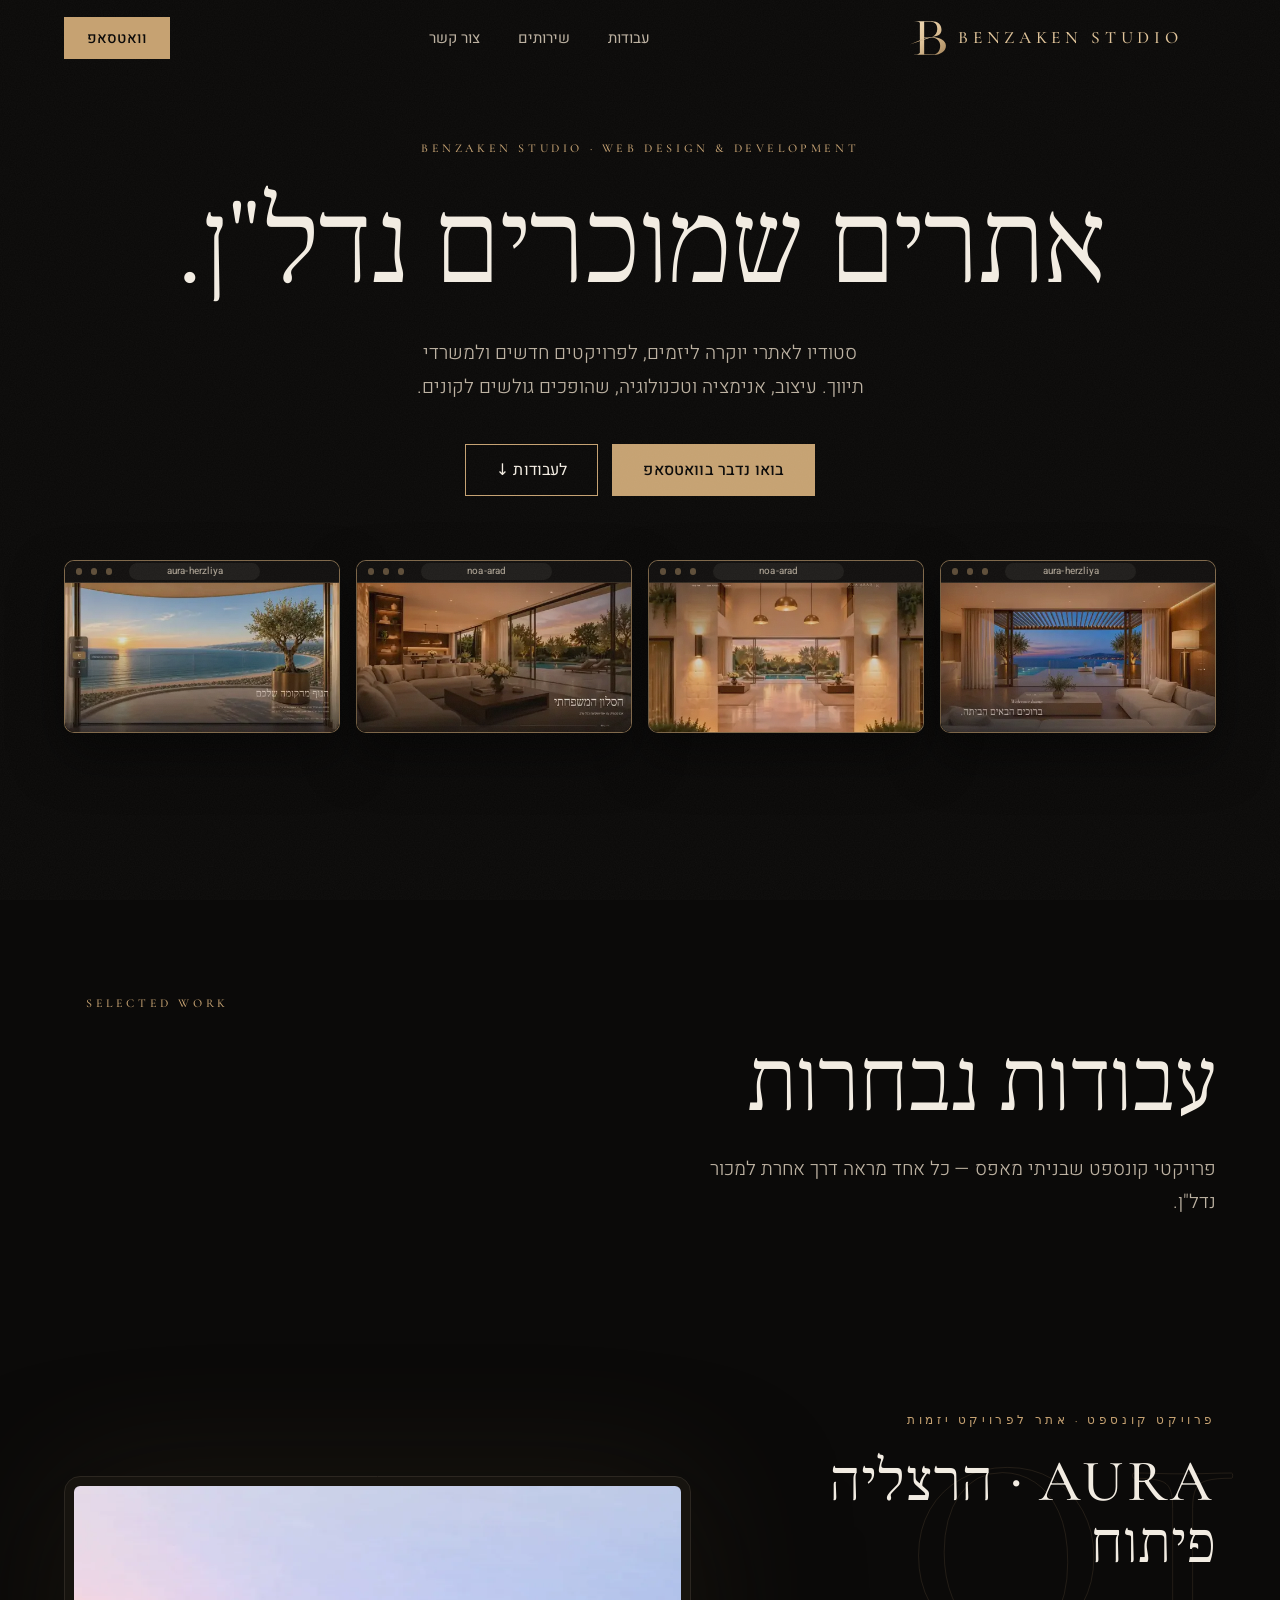
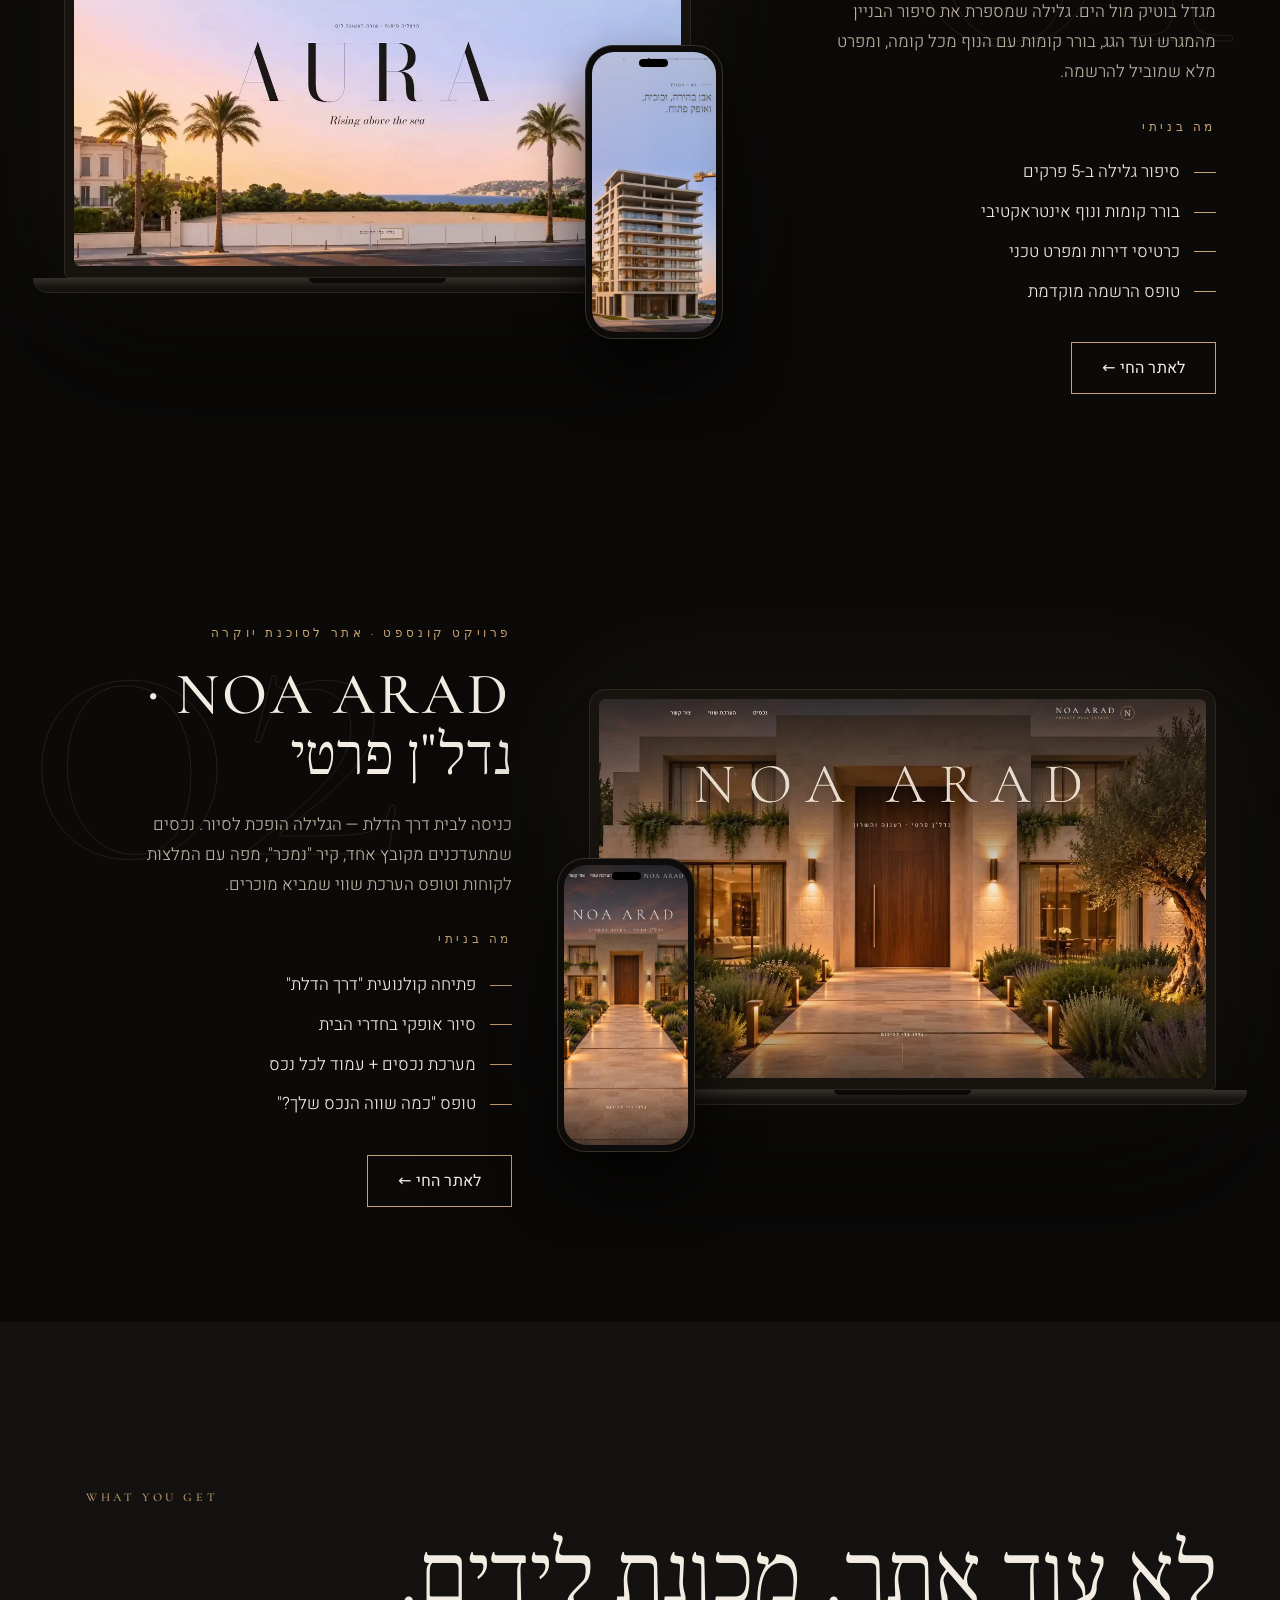
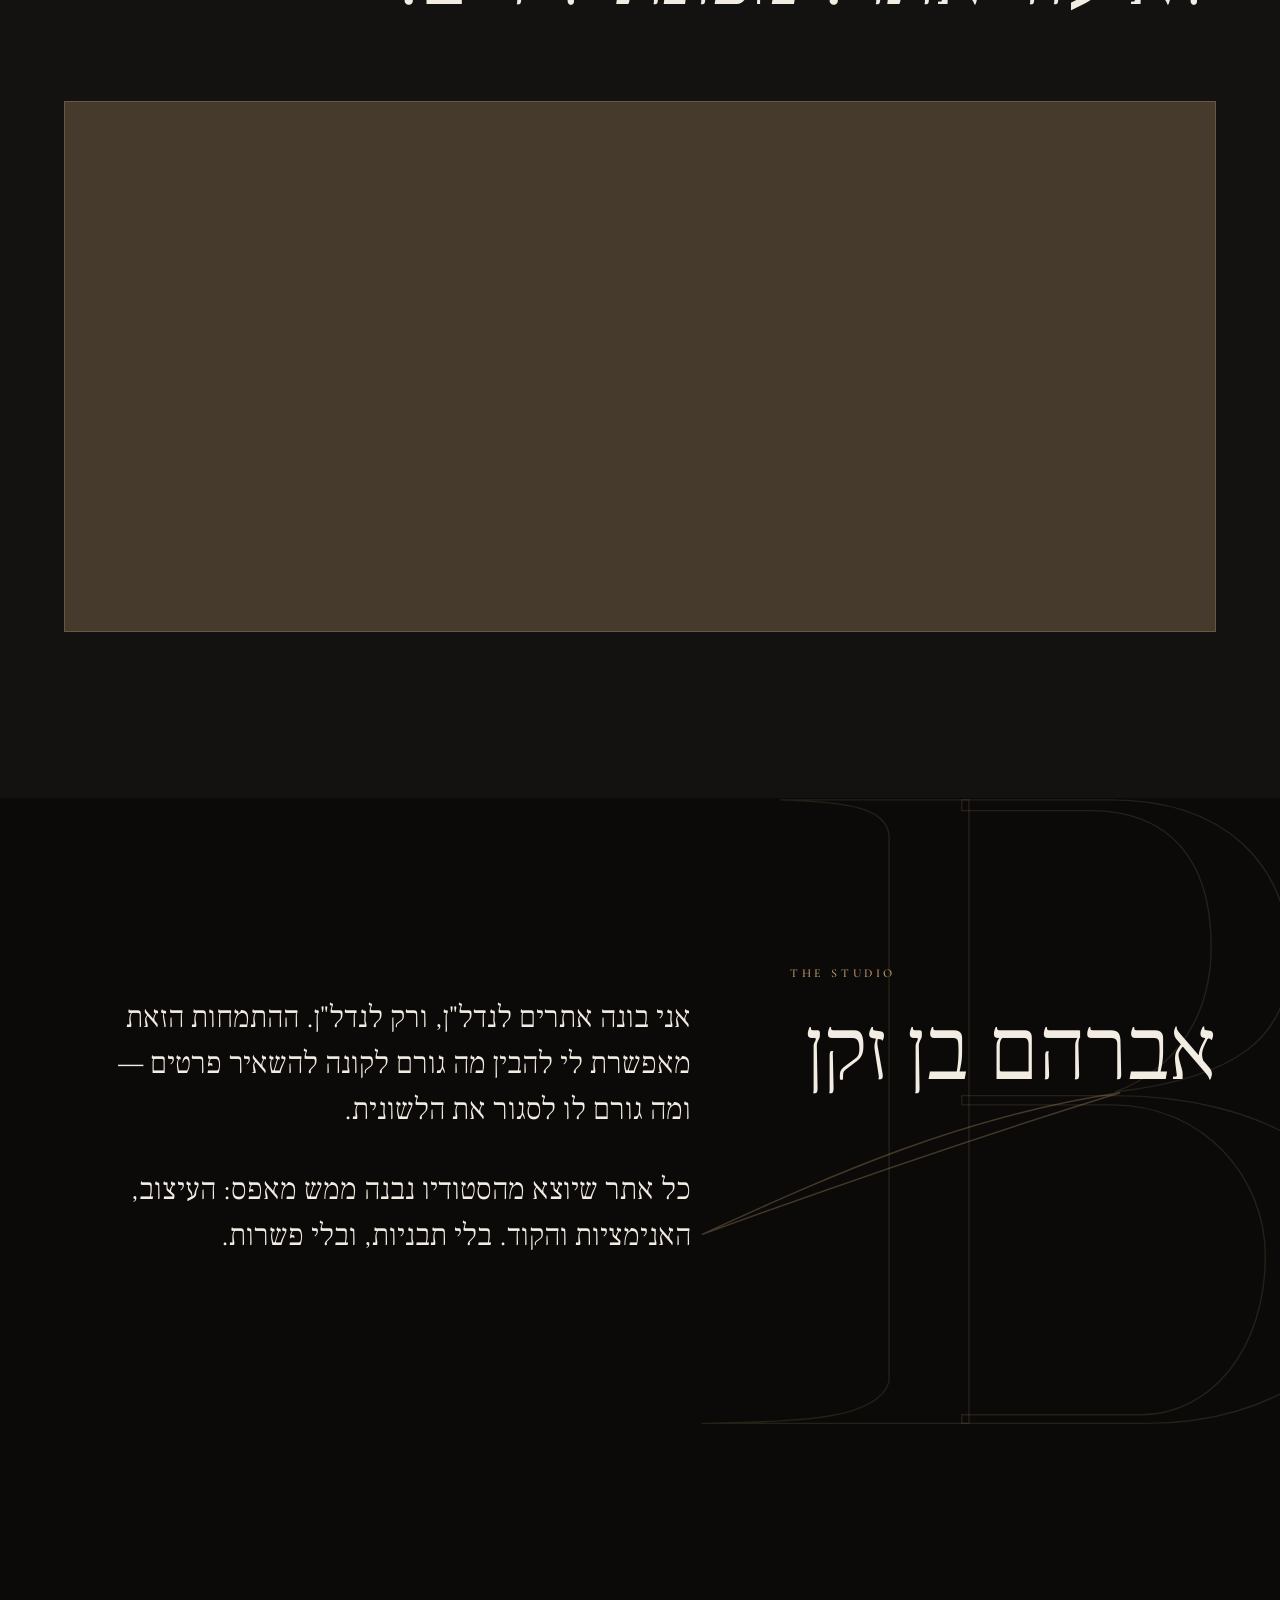
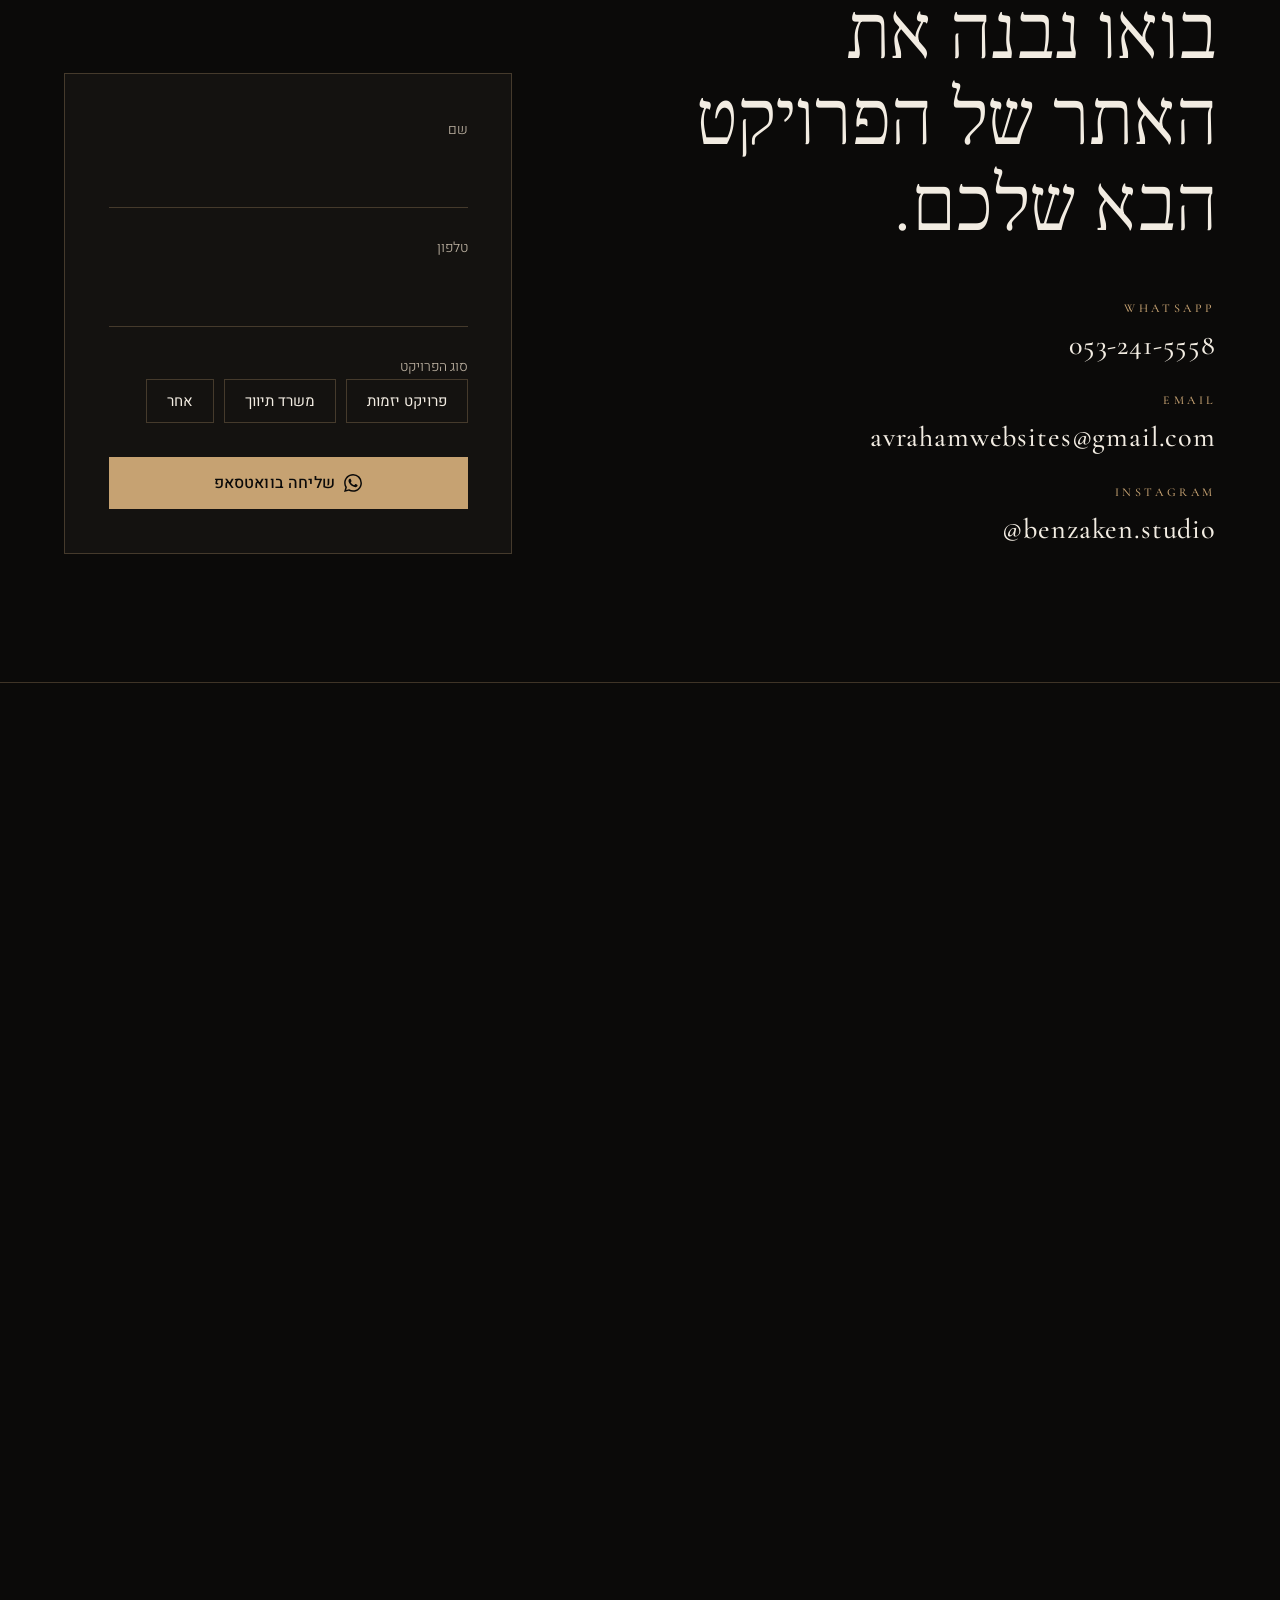
==== commit e5845472: "About paragraphs: scrubbed word-by-word reveal; remove statement/process/pricing sections Co-Authore" ====
--- a/index.html
+++ b/index.html
@@ -84,8 +84,6 @@
       <ul>
         <li><a href="#work">עבודות</a></li>
         <li><a href="#services">שירותים</a></li>
-        <li><a href="#process">תהליך</a></li>
-        <li><a href="#pricing">מחיר</a></li>
         <li><a href="#contact">צור קשר</a></li>
       </ul>
     </nav>
@@ -159,13 +157,6 @@
     </div>
   </div>
   <p class="hero__hint" id="heroHint"><span class="hero__hint-line" aria-hidden="true"></span>גררו לסיבוב · גללו למטה</p>
-</section>
-
-<!-- ===== 2. statement ===== -->
-<section class="section statement" id="statement" aria-label="הצהרה">
-  <div class="wrap">
-    <p class="statement__text ink-text">קונה מחליט תוך שניות אם הפרויקט שלכם שווה שיחה.<br>האתר הוא השניות האלה.</p>
-  </div>
 </section>
 
 <!-- ===== 3. selected work ===== -->
@@ -285,63 +276,6 @@
   </div>
 </section>
 
-<!-- ===== 5. process (light) ===== -->
-<section class="section section--light process" id="process" aria-labelledby="process-title">
-  <div class="bgfade" aria-hidden="true"></div>
-  <div class="wrap">
-    <p class="label">THE PROCESS</p>
-    <h2 class="h2 ink-text" id="process-title">מהשיחה הראשונה ועד הליד הראשון.</h2>
-    <ol class="steps">
-      <li class="step">
-        <span class="step__dot" aria-hidden="true"></span>
-        <span class="step__num en" aria-hidden="true">01</span>
-        <h3 class="step__title">שיחת היכרות</h3>
-        <p>20 דקות. מבינים את הפרויקט, הקהל והמטרות.</p>
-      </li>
-      <li class="step">
-        <span class="step__dot" aria-hidden="true"></span>
-        <span class="step__num en" aria-hidden="true">02</span>
-        <h3 class="step__title">קונספט ועיצוב</h3>
-        <p>מבנה, סגנון ותחושה. מאשרים יחד לפני שכותבים שורת קוד.</p>
-      </li>
-      <li class="step">
-        <span class="step__dot" aria-hidden="true"></span>
-        <span class="step__num en" aria-hidden="true">03</span>
-        <h3 class="step__title">בנייה ואנימציות</h3>
-        <p>האתר נבנה, נבדק בכל מכשיר, ומחובר ללידים ולמעקב.</p>
-      </li>
-      <li class="step">
-        <span class="step__dot" aria-hidden="true"></span>
-        <span class="step__num en" aria-hidden="true">04</span>
-        <h3 class="step__title">עלייה לאוויר</h3>
-        <p>דומיין, השקה, ומשם — ליווי ושיפורים לפי הנתונים.</p>
-      </li>
-    </ol>
-    <p class="process__note">בערך 3 שבועות מהשיחה הראשונה ועד אתר באוויר.</p>
-  </div>
-</section>
-
-<!-- ===== 6. investment (light) ===== -->
-<section class="section section--light invest" id="pricing" aria-labelledby="pricing-title">
-  <div class="wrap">
-    <p class="label">INVESTMENT</p>
-    <h2 class="h2 ink-text" id="pricing-title">השקעה, לא הוצאה.</h2>
-    <div class="prices">
-      <article class="price">
-        <h3 class="price__name">אתר פרימיום</h3>
-        <p class="price__amount"><span class="price__from">החל מ-</span><span class="price__num en" data-count="9900">9,900</span><span class="price__cur">₪</span></p>
-        <p class="price__desc">אתר מלא + דף נחיתה לקמפיינים + חיבור לידים ומעקב פרסום.</p>
-      </article>
-      <article class="price">
-        <h3 class="price__name">ליווי חודשי</h3>
-        <p class="price__amount"><span class="price__from">החל מ-</span><span class="price__num en" data-count="450">450</span><span class="price__cur">₪ לחודש</span></p>
-        <p class="price__desc">עדכונים, תחזוקה, דוח חודשי ושיפורים לפי הנתונים.</p>
-      </article>
-    </div>
-    <p class="invest__note">דירה אחת שנמכרה בזכות האתר מחזירה את ההשקעה פי מאה.</p>
-  </div>
-</section>
-
 <!-- ===== 7. about ===== -->
 <section class="section about" id="about" aria-labelledby="about-title">
   <svg class="about__bg" viewBox="60 50 970 900" aria-hidden="true"><use href="#lg-mono" x="60" y="50" width="970" height="900"/></svg>
@@ -353,38 +287,6 @@
     <div class="about__text">
       <p>אני בונה אתרים לנדל"ן, ורק לנדל"ן. ההתמחות הזאת מאפשרת לי להבין מה גורם לקונה להשאיר פרטים — ומה גורם לו לסגור את הלשונית.</p>
       <p>כל אתר שיוצא מהסטודיו נבנה ממש מאפס: העיצוב, האנימציות והקוד. בלי תבניות, ובלי פשרות.</p>
-    </div>
-  </div>
-</section>
-
-<!-- ===== 8. FAQ ===== -->
-<section class="section section--raised faq" id="faq" aria-labelledby="faq-title">
-  <div class="wrap faq__grid">
-    <div>
-      <p class="label">FAQ</p>
-      <h2 class="h2 ink-text" id="faq-title">שאלות שכדאי לשאול</h2>
-    </div>
-    <div class="faq__list">
-      <div class="qa">
-        <h3 class="qa__h"><button class="qa__btn" type="button" aria-expanded="false" aria-controls="qa1" id="qa1-btn"><span>כמה זמן לוקח לבנות אתר?</span><i class="qa__icon" aria-hidden="true"></i></button></h3>
-        <div class="qa__panel" id="qa1" role="region" aria-labelledby="qa1-btn"><div><p>בערך 3 שבועות, תלוי בהיקף ובמהירות שבה מגיעים החומרים.</p></div></div>
-      </div>
-      <div class="qa">
-        <h3 class="qa__h"><button class="qa__btn" type="button" aria-expanded="false" aria-controls="qa2" id="qa2-btn"><span>מה אני צריך להכין?</span><i class="qa__icon" aria-hidden="true"></i></button></h3>
-        <div class="qa__panel" id="qa2" role="region" aria-labelledby="qa2-btn"><div><p>הדמיות או תמונות, פרטי הפרויקט ולוגו. אין הדמיות עדיין? אפשר לעבוד גם עם מה שיש.</p></div></div>
-      </div>
-      <div class="qa">
-        <h3 class="qa__h"><button class="qa__btn" type="button" aria-expanded="false" aria-controls="qa3" id="qa3-btn"><span>אפשר לעדכן את האתר בעצמי?</span><i class="qa__icon" aria-hidden="true"></i></button></h3>
-        <div class="qa__panel" id="qa3" role="region" aria-labelledby="qa3-btn"><div><p>כן. נכסים, מחירים וטקסטים מתעדכנים בקלות — או שאני מעדכן בשבילכם במסגרת הליווי.</p></div></div>
-      </div>
-      <div class="qa">
-        <h3 class="qa__h"><button class="qa__btn" type="button" aria-expanded="false" aria-controls="qa4" id="qa4-btn"><span>האתר יעבוד טוב בטלפון?</span><i class="qa__icon" aria-hidden="true"></i></button></h3>
-        <div class="qa__panel" id="qa4" role="region" aria-labelledby="qa4-btn"><div><p>הוא נבנה קודם לטלפון. כל אנימציה נבדקת באייפון ובאנדרואיד.</p></div></div>
-      </div>
-      <div class="qa">
-        <h3 class="qa__h"><button class="qa__btn" type="button" aria-expanded="false" aria-controls="qa5" id="qa5-btn"><span>מה קורה אחרי שהאתר עולה?</span><i class="qa__icon" aria-hidden="true"></i></button></h3>
-        <div class="qa__panel" id="qa5" role="region" aria-labelledby="qa5-btn"><div><p>אפשר להמשיך לליווי חודשי: עדכונים, דוח לידים ושיפורים לפי הנתונים.</p></div></div>
-      </div>
     </div>
   </div>
 </section>
--- a/css/site.css
+++ b/css/site.css
@@ -162,10 +162,9 @@
   --fab-lane: max(0px, calc(var(--fab-off) + var(--fab-size) + 12px - var(--inset)));
 }
 /* physical left: the page is RTL, and the LTR labels align left too */
-main > section:not(.hero):not(.contact) :is(p, h2, h3, .case__list li, .qa__btn) { padding-left: var(--fab-lane); }
+main > section:not(.hero):not(.contact) :is(p, h2, h3, .case__list li) { padding-left: var(--fab-lane); }
 /* inside boxes that already have their own side padding, only the remainder is needed (same specificity + .box, so it wins) */
 main > section:not(.hero):not(.contact) .card :is(p, h3) { padding-left: max(0px, calc(var(--fab-lane) - clamp(26px, 2.8vw, 44px))); }
-main > section:not(.hero):not(.contact) .price :is(p, h3) { padding-left: max(0px, calc(var(--fab-lane) - clamp(32px, 4vw, 60px))); }
 .wafab {
   position: fixed; inset-block-end: max(var(--fab-off), env(safe-area-inset-bottom)); inset-inline-end: var(--fab-off); z-index: 80;
   width: var(--fab-size); height: var(--fab-size); border-radius: 50%; background: var(--gold); color: var(--ink);
@@ -258,10 +257,6 @@
   html.o3d .hero__ctas .btn { width: auto; min-width: 0; }
 }
 
-/* ================= statement ================= */
-.statement { padding-block: clamp(120px, 18vw, 280px); }
-.statement__text { font-family: var(--f-he-head); font-weight: 300; line-height: 1.16; letter-spacing: -.01em; font-size: clamp(34px, 6.4vw, 108px); text-wrap: balance; }
-
 /* ================= selected work ================= */
 .work { padding-block-end: 0; }
 .work__head { display: grid; gap: 22px; margin-block-end: clamp(40px, 6vw, 96px); }
@@ -315,31 +310,6 @@
 .card__title { font-family: var(--f-he-head); font-weight: 500; font-size: clamp(21px, 1.9vw, 27px); line-height: 1.25; }
 .card p { color: var(--sand); font-size: 16px; line-height: 1.7; }
 
-/* ================= process (light) ================= */
-.process .h2 { margin-block: 22px clamp(56px, 7vw, 110px); max-width: 16ch; }
-.steps { position: relative; display: grid; grid-template-columns: repeat(4, 1fr); gap: clamp(24px, 3vw, 48px); }
-.steps::before { content: ""; position: absolute; inset-block-start: 6px; inset-inline: 0; height: 1px; background: rgba(122, 92, 51, .45); }
-.step { position: relative; padding-block-start: 52px; display: grid; align-content: start; gap: 10px; }
-.step__dot { position: absolute; inset-block-start: 0; inset-inline-start: 0; width: 13px; height: 13px; border-radius: 50%; background: var(--cream); border: 1px solid var(--gold-deep); }
-.step__num { justify-self: start; font-family: var(--f-en); font-weight: 300; font-size: 52px; line-height: 1; color: var(--gold-deep); }
-.step__title { font-family: var(--f-he-head); font-weight: 500; font-size: clamp(22px, 2vw, 28px); line-height: 1.2; }
-.step p { color: #4a443c; font-size: 16px; }
-.process__note { margin-block-start: clamp(56px, 7vw, 100px); padding-block-start: 32px; border-block-start: 1px solid var(--line-dark); font-family: var(--f-he-head); font-weight: 300; font-size: clamp(22px, 2.6vw, 38px); }
-
-/* ================= investment (light) ================= */
-.invest { padding-block-start: 0; }
-.invest .wrap { border-block-start: 1px solid var(--line-dark); padding-block-start: clamp(88px, 13vw, 200px); }
-.invest .h2 { margin-block: 22px clamp(48px, 6vw, 88px); }
-.prices { display: grid; grid-template-columns: 1fr 1fr; gap: clamp(20px, 3vw, 40px); }
-.price { border: 1px solid var(--line-dark); background: rgba(255, 255, 255, .35); padding: clamp(32px, 4vw, 60px); display: grid; gap: 18px; align-content: start; }
-.price__name { font-family: var(--f-he-head); font-weight: 500; font-size: clamp(24px, 2.4vw, 32px); }
-.price__amount { display: flex; align-items: baseline; flex-wrap: wrap; gap: 10px; }
-.price__from { font-size: 16px; color: #4a443c; }
-.price__num { font-family: var(--f-en); font-weight: 300; font-size: clamp(76px, 9vw, 150px); line-height: .95; color: var(--ink); }
-.price__cur { font-size: 24px; color: var(--gold-deep); font-weight: 400; }
-.price__desc { color: #4a443c; max-width: 34ch; }
-.invest__note { margin-block-start: clamp(44px, 6vw, 84px); text-align: center; font-family: var(--f-he-head); font-weight: 300; font-size: clamp(24px, 3.2vw, 48px); line-height: 1.3; text-wrap: balance; }
-
 /* ================= about ================= */
 .about { overflow: hidden; }
 .about__bg {
@@ -349,23 +319,8 @@
 }
 .about__grid { position: relative; z-index: 1; display: grid; grid-template-columns: 5fr 7fr; gap: clamp(32px, 6vw, 100px); align-items: start; }
 .about__grid .h2 { margin-block-start: 22px; }
+.rv-word { --glow: 0; color: color-mix(in srgb, var(--gold) calc(var(--glow) * 100%), var(--cream)); }
 .about__text { display: grid; gap: 1.1em; font-family: var(--f-he-head); font-weight: 300; font-size: clamp(22px, 2.4vw, 35px); line-height: 1.5; padding-block-start: 30px; }
-
-/* ================= FAQ ================= */
-.faq__grid { display: grid; grid-template-columns: 5fr 7fr; gap: clamp(32px, 6vw, 100px); align-items: start; }
-.faq__grid .h2 { margin-block-start: 22px; font-size: clamp(38px, 5.4vw, 88px); }
-.qa { border-block-end: 1px solid var(--line); }
-.qa:first-child { border-block-start: 1px solid var(--line); }
-.qa__btn { width: 100%; display: flex; align-items: center; justify-content: space-between; gap: 24px; padding-block: 28px; text-align: start; font-family: var(--f-he-head); font-weight: 300; font-size: clamp(20px, 2.1vw, 30px); line-height: 1.3; transition: color .3s; }
-.qa__btn:hover { color: var(--gold-2); }
-.qa__icon { position: relative; flex: none; width: 18px; height: 18px; }
-.qa__icon::before, .qa__icon::after { content: ""; position: absolute; background: var(--gold); inset-inline: 0; inset-block-start: 8.5px; height: 1px; transition: transform .5s var(--ease); }
-.qa__icon::after { transform: rotate(90deg); }
-.qa.is-open .qa__icon::after { transform: rotate(0); }
-.qa__panel { display: grid; grid-template-rows: 0fr; visibility: hidden; transition: grid-template-rows .55s var(--ease), visibility 0s .55s; }
-.qa__panel > div { overflow: hidden; min-height: 0; }
-.qa__panel p { color: var(--sand); padding-block-end: 30px; max-width: 54ch; }
-.qa.is-open .qa__panel { grid-template-rows: 1fr; visibility: visible; transition: grid-template-rows .55s var(--ease), visibility 0s; }
 
 /* ================= contact ================= */
 .contact { padding-block-end: clamp(80px, 10vw, 140px); }
@@ -407,12 +362,6 @@
 /* ================= responsive ================= */
 @media (max-width: 1000px) {
   .cards { grid-template-columns: repeat(2, 1fr); }
-  .steps { grid-template-columns: 1fr; gap: 0; }
-  .steps::before { inset-block: 6px 0; inset-inline: auto; inset-inline-start: 6px; width: 1px; height: auto; }
-  .step { padding-block: 0 44px; padding-inline-start: 46px; }
-  .step:last-child { padding-block-end: 0; }
-  .step__dot { inset-block-start: 8px; }
-  .prices { grid-template-columns: 1fr; }
 }
 
 @media (max-width: 900px) {
@@ -431,7 +380,7 @@
 
   .case__grid, .case--flip .case__grid { grid-template-columns: 1fr; }
   .case__device, .case--flip .case__device { order: -1; padding-inline: 4%; padding-block-end: 12%; }
-  .about__grid, .faq__grid, .contact__grid { grid-template-columns: 1fr; }
+  .about__grid, .contact__grid { grid-template-columns: 1fr; }
   .about__bg { inset-inline-end: -30%; opacity: .7; }
 }
 
@@ -457,30 +406,8 @@
 /* preloader: JS animates the draw + curtain; without GSAP it just fades (.is-done) */
 .preloader__mono { overflow: visible; }
 
-/* process: background arrives ink -> cream, gold line draws, dots light up */
-.process > .bgfade { position: absolute; inset: 0; z-index: 0; background: var(--ink); opacity: 0; pointer-events: none; }
-.process > .wrap { position: relative; z-index: 1; }
-.steps::after {
-  content: ""; position: absolute; inset-block-start: 6px; inset-inline: 0; height: 1px; background: var(--gold);
-  transform: scaleX(var(--fill, 1)); transform-origin: right center;
-}
-.step__dot { overflow: hidden; }
-.step__dot::after { content: ""; position: absolute; inset: 2px; border-radius: 50%; background: var(--gold); transition: transform .5s var(--ease); }
-.steps.is-anim .step:not(.is-lit) .step__dot::after { transform: scale(0); }
-@media (max-width: 1000px) {
-  .steps::after { inset-block: 6px 0; inset-inline: auto; inset-inline-start: 6px; width: 1px; height: auto; transform: scaleY(var(--fill, 1)); transform-origin: center top; }
-}
-
 /* masks used by SplitText */
-.hero__title .word-mask, .about__text .line-mask { padding-block: .08em; margin-block: -.08em; }
-
-/* Phase 6 — narrow phones: both price cards share one tidy layout
-   ("החל מ-" on its own line, then the number + currency). Kept last so it overrides the base flex. */
-@media (max-width: 420px) {
-  .price__amount { display: grid; grid-template-columns: auto 1fr; align-items: baseline; gap: 2px 10px; }
-  .price__from { grid-column: 1 / -1; }
-  .price__num { font-size: 66px; }
-}
+.hero__title .word-mask { padding-block: .08em; margin-block: -.08em; }
 
 /* Phase 7 — the preloader draw runs in CSS from first paint (GSAP only does the curtain exit at 0.9s; total ~1.35s) */
 html.o3d .pl-b { stroke-dasharray: 1; stroke-dashoffset: 1; fill-opacity: 0; animation: pl-draw .6s cubic-bezier(.45, 0, .55, 1) forwards, pl-fill .35s .4s ease-out forwards; }
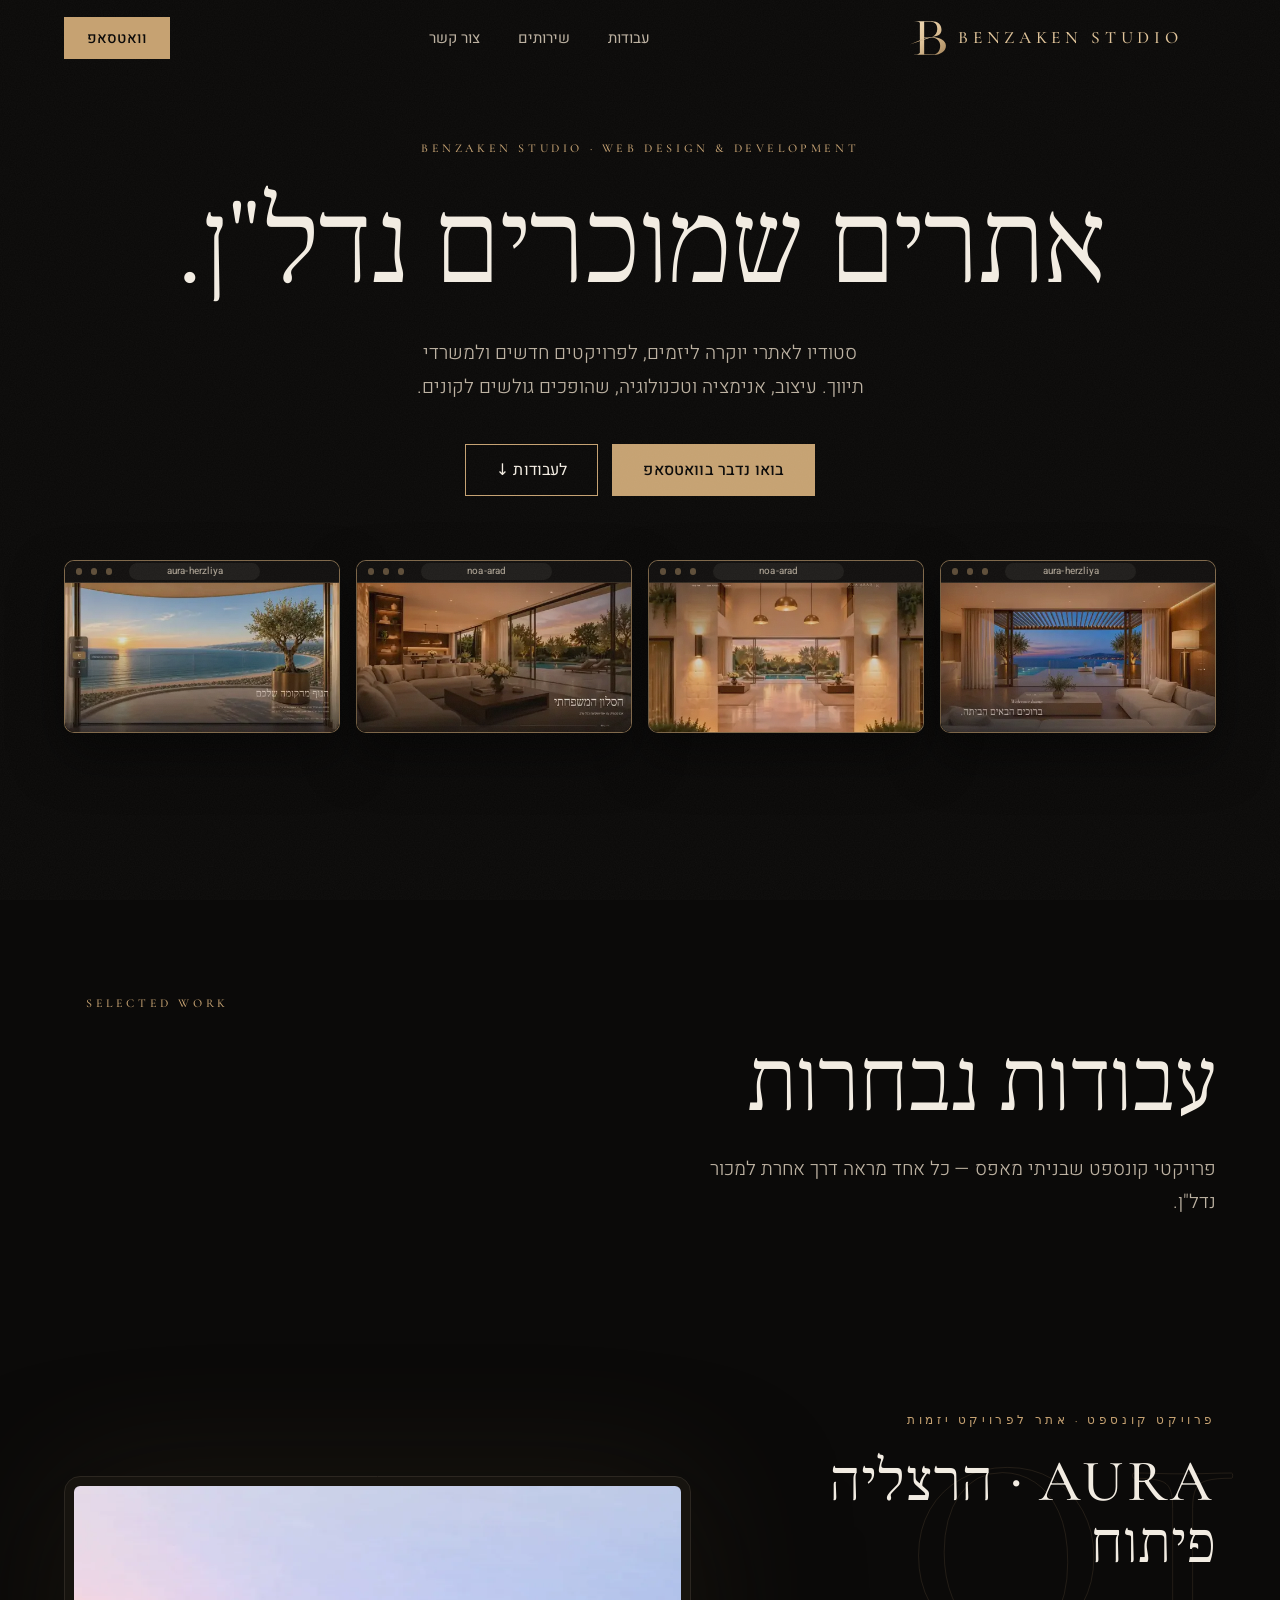
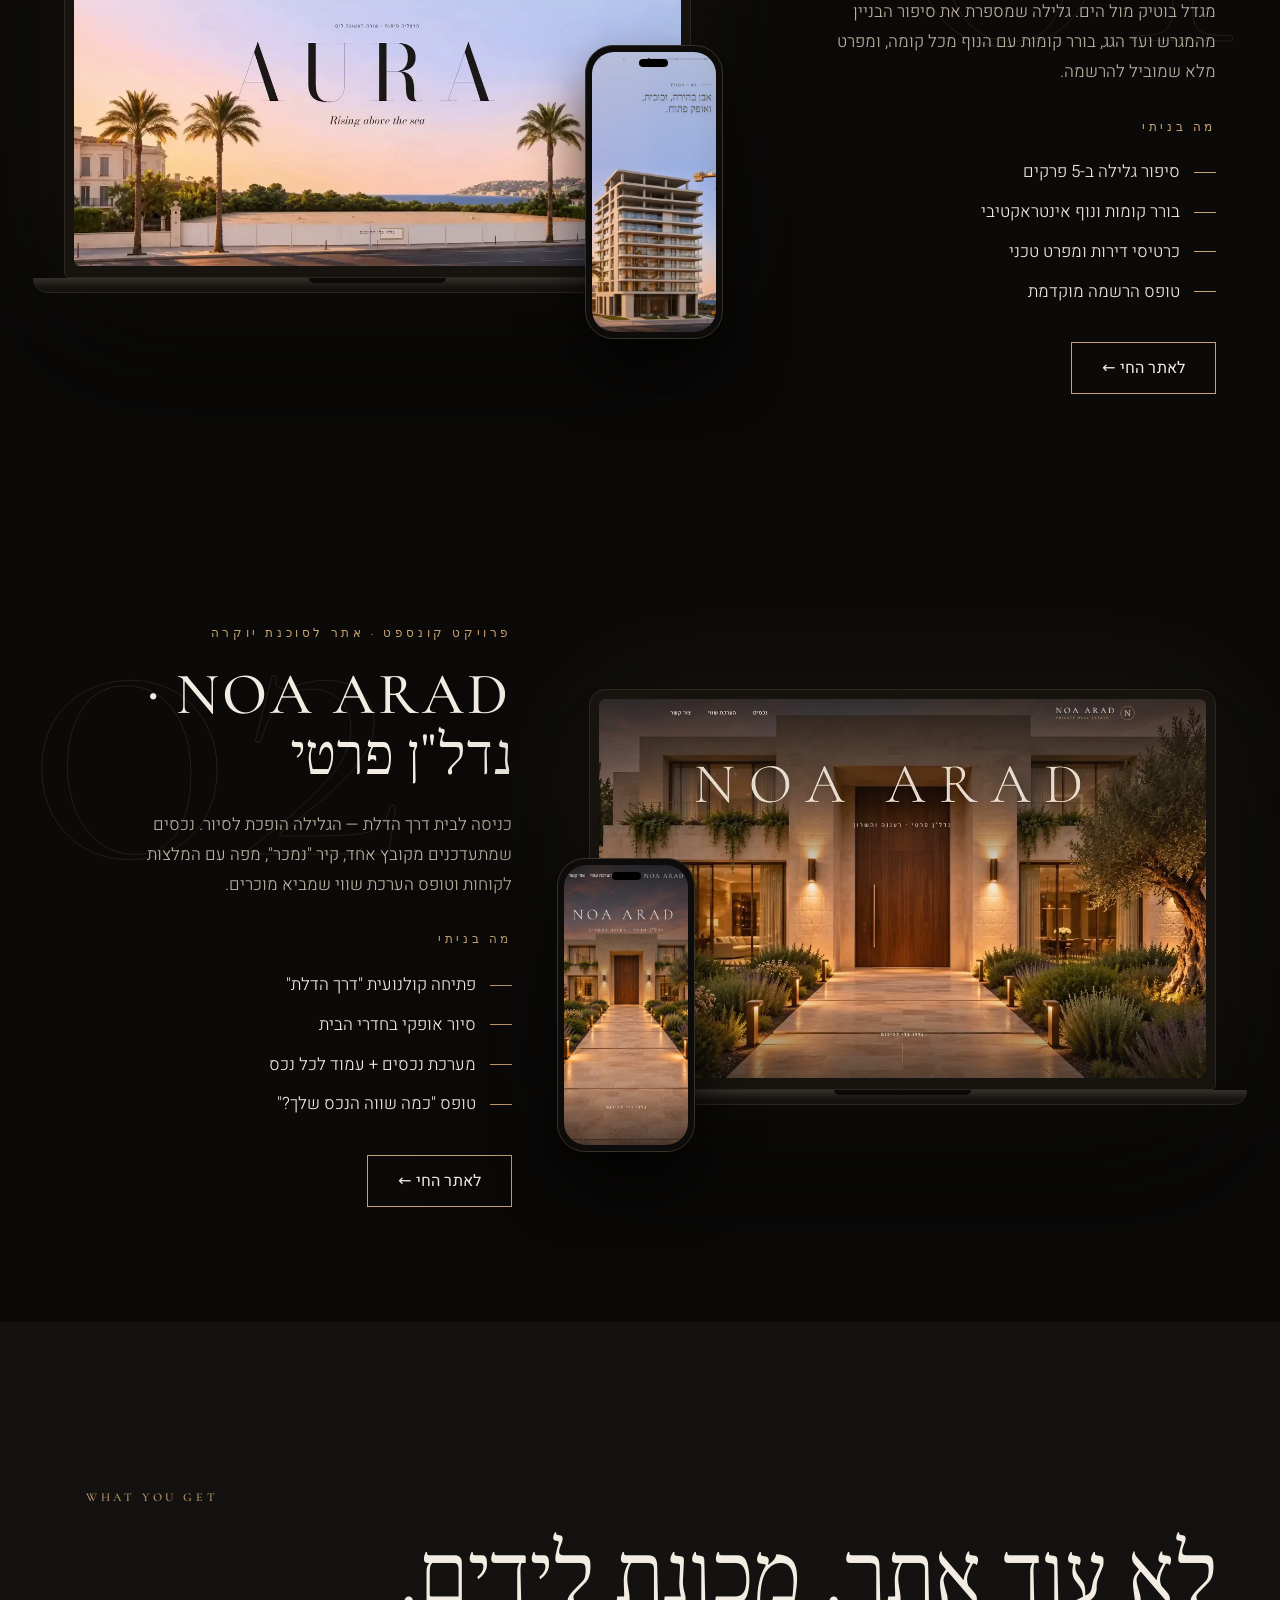
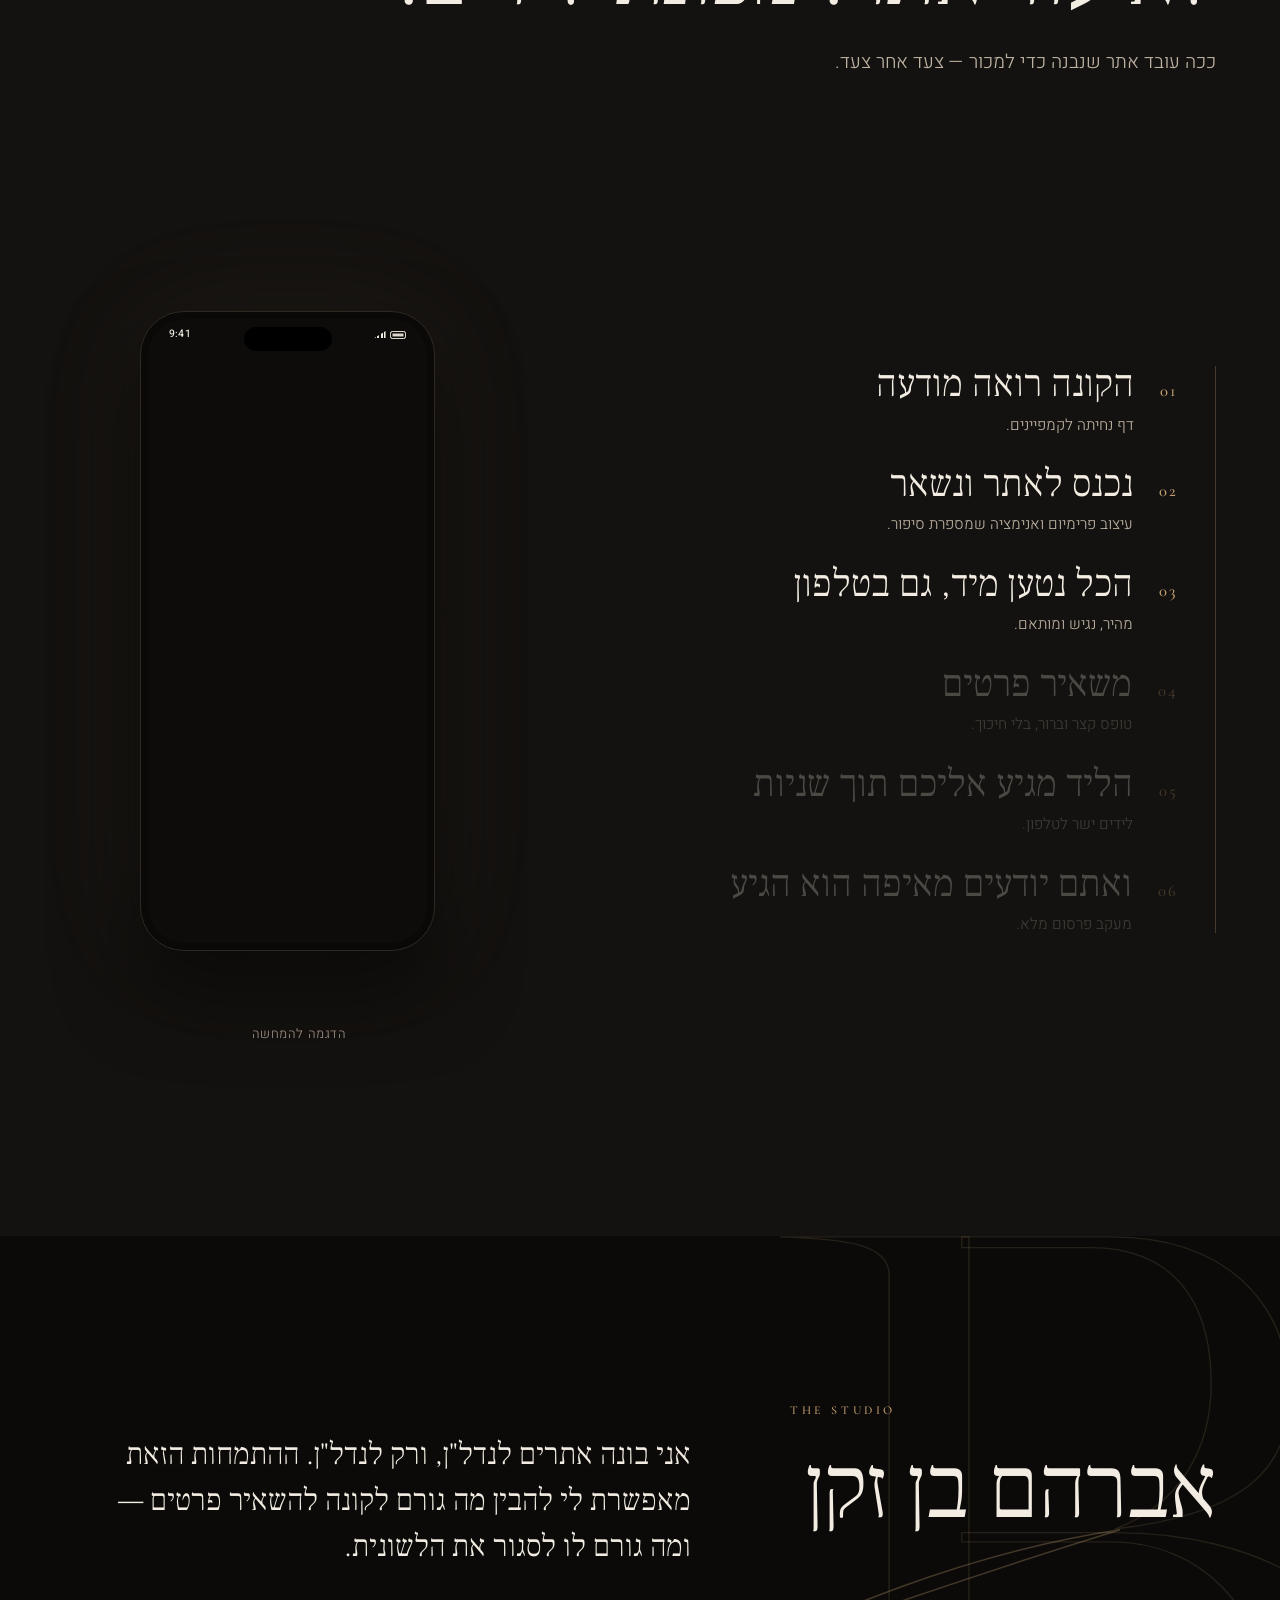
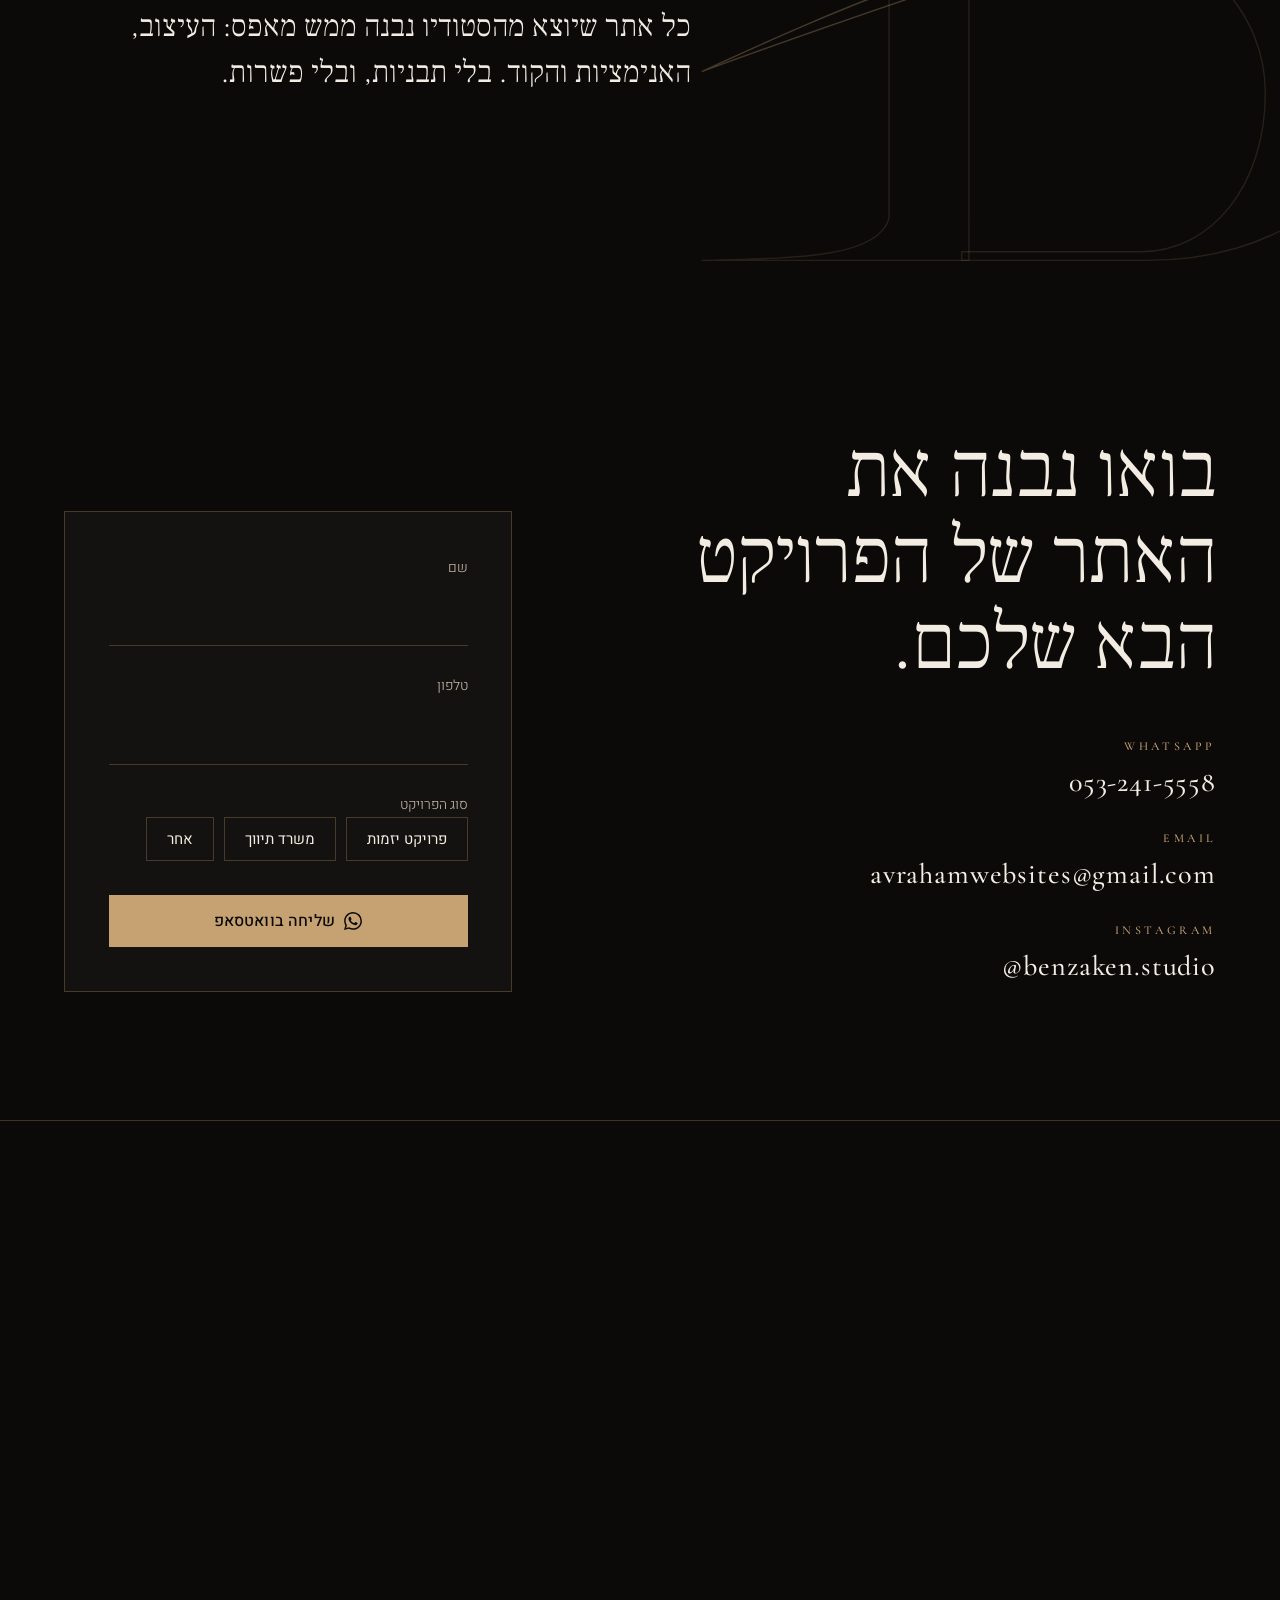
==== commit 33e55593: "What you get: replace the 6-box grid with "the journey of a lead" scroll story Desktop (>=1024): the" ====
--- a/index.html
+++ b/index.html
@@ -236,43 +236,174 @@
   </article>
 </section>
 
-<!-- ===== 4. what you get ===== -->
-<section class="section section--raised services" id="services" aria-labelledby="services-title">
-  <div class="wrap">
+<!-- ===== 4. what you get — the journey of a lead (scroll story) ===== -->
+<section class="section section--raised journey" id="services" aria-labelledby="services-title">
+  <div class="wrap journey__head">
     <p class="label">WHAT YOU GET</p>
     <h2 class="h2 ink-text" id="services-title">לא עוד אתר. מכונת לידים.</h2>
-    <ul class="cards">
-      <li class="card">
-        <svg class="card__icon" viewBox="0 0 48 48" fill="none" stroke="currentColor" stroke-width="1" stroke-linecap="round" stroke-linejoin="round" aria-hidden="true"><path pathLength="1" d="M24 4 L40 20 L24 44 L8 20 Z M8 20 H40 M24 4 V44 M17 20 L24 44 L31 20"/></svg>
-        <h3 class="card__title">עיצוב פרימיום מותאם אישית</h3>
-        <p>בלי תבניות. כל אתר נבנה סביב הפרויקט, הקהל והמותג שלכם.</p>
-      </li>
-      <li class="card">
-        <svg class="card__icon" viewBox="0 0 48 48" fill="none" stroke="currentColor" stroke-width="1" stroke-linecap="round" stroke-linejoin="round" aria-hidden="true"><path pathLength="1" d="M24 5 a19 19 0 1 0 .01 0 Z M20 16 L33 24 L20 32 Z"/></svg>
-        <h3 class="card__title">אנימציות שמספרות סיפור</h3>
-        <p>גלילה קולנועית שגורמת לקונה להרגיש את הנכס לפני שהגיע אליו.</p>
-      </li>
-      <li class="card">
-        <svg class="card__icon" viewBox="0 0 48 48" fill="none" stroke="currentColor" stroke-width="1" stroke-linecap="round" stroke-linejoin="round" aria-hidden="true"><path pathLength="1" d="M5 10 H43 V38 H5 Z M5 17 H43 M12 25 H26 M12 31 H21 M31 24 H37 V32 H31 Z"/></svg>
-        <h3 class="card__title">דף נחיתה לקמפיינים</h3>
-        <p>דף ממוקד לפרסום בפייסבוק, אינסטגרם וגוגל, שבנוי להשארת פרטים.</p>
-      </li>
-      <li class="card">
-        <svg class="card__icon" viewBox="0 0 48 48" fill="none" stroke="currentColor" stroke-width="1" stroke-linecap="round" stroke-linejoin="round" aria-hidden="true"><path pathLength="1" d="M15 4 H33 a3 3 0 0 1 3 3 V41 a3 3 0 0 1 -3 3 H15 a3 3 0 0 1 -3 -3 V7 a3 3 0 0 1 3 -3 Z M21 38 H27 M18 21 L23 26 L31 16"/></svg>
-        <h3 class="card__title">לידים ישר לטלפון</h3>
-        <p>כל פנייה מגיעה מיד לוואטסאפ, למייל או ל-CRM של צוות המכירות.</p>
-      </li>
-      <li class="card">
-        <svg class="card__icon" viewBox="0 0 48 48" fill="none" stroke="currentColor" stroke-width="1" stroke-linecap="round" stroke-linejoin="round" aria-hidden="true"><path pathLength="1" d="M5 42 H43 M9 35 L18 24 L26 30 L39 12 M31 12 H39 V20"/></svg>
-        <h3 class="card__title">מעקב פרסום מלא</h3>
-        <p>Meta Pixel ו-Google Analytics, כדי שתדעו בדיוק איזו מודעה מביאה קונים.</p>
-      </li>
-      <li class="card">
-        <svg class="card__icon" viewBox="0 0 48 48" fill="none" stroke="currentColor" stroke-width="1" stroke-linecap="round" stroke-linejoin="round" aria-hidden="true"><path pathLength="1" d="M15 4 H33 a3 3 0 0 1 3 3 V41 a3 3 0 0 1 -3 3 H15 a3 3 0 0 1 -3 -3 V7 a3 3 0 0 1 3 -3 Z M26 12 L19 25 H28 L22 36"/></svg>
-        <h3 class="card__title">מהיר, נגיש ומותאם לטלפון</h3>
-        <p>רוב הקונים מגיעים מהנייד. האתר נבנה קודם בשבילם, ועומד בתקן הנגישות.</p>
-      </li>
-    </ul>
+    <p class="lead">ככה עובד אתר שנבנה כדי למכור — צעד אחר צעד.</p>
+  </div>
+
+  <!-- Desktop (≥1024, motion on): the stage pins, one row is lit at a time and its scene plays in the phone.
+       Mobile / reduced motion / no JS: each step is a block with its own small phone below the text. -->
+  <div class="wrap journey__stage">
+    <div class="jsteps-wrap">
+      <span class="jsteps__line" aria-hidden="true"><span class="jsteps__fill"></span></span>
+      <ol class="jsteps">
+
+        <li class="jstep">
+          <div class="jstep__text">
+            <span class="jstep__num en" aria-hidden="true">01</span>
+            <h3 class="jstep__title">הקונה רואה מודעה</h3>
+            <p class="jstep__desc">דף נחיתה לקמפיינים.</p>
+          </div>
+          <div class="jphone jphone--sm" aria-hidden="true"><div class="jscreen">
+            <div class="jscreen__bar"><span>9:41</span><span class="jscreen__ic"><i></i><b></b></span></div>
+            <div class="jscene sc-ad">
+              <div class="sc-ad__top">
+                <span class="sc-ad__avatar">N</span>
+                <span class="sc-ad__who"><b>noa.arad</b><span>ממומן</span></span>
+                <span class="sc-ad__more">•••</span>
+              </div>
+              <div class="sc-ad__img"><img src="assets/work/clips/noa-05-finale-480.webp" width="480" height="270" loading="lazy" decoding="async" alt=""></div>
+              <div class="sc-ad__cta"><span>לפרטים</span><span class="sc-ad__arrow">‹</span><span class="sc-tap"></span></div>
+              <div class="sc-ad__icons">
+                <svg viewBox="0 0 24 24"><path d="M12 20s-7-4.4-7-10a4 4 0 0 1 7-2.6A4 4 0 0 1 19 10c0 5.6-7 10-7 10Z"/></svg>
+                <svg viewBox="0 0 24 24"><path d="M20 11.5a8 8 0 0 1-11.8 7L4 20l1.4-4A8 8 0 1 1 20 11.5Z"/></svg>
+                <svg viewBox="0 0 24 24"><path d="M21 4 3 11l7 2.5L12.5 21 21 4Zm-11 9.5L21 4"/></svg>
+              </div>
+              <div class="sc-ad__cap"><b>noa.arad</b> וילה עם בריכה ברעננה · 6 חדרים · נכנסים לסיור</div>
+              <div class="sc-ad__nav">
+                <svg viewBox="0 0 24 24"><path d="M4 10.5 12 4l8 6.5V20h-5v-6H9v6H4z"/></svg>
+                <svg viewBox="0 0 24 24"><circle cx="11" cy="11" r="6.5"/><path d="m16 16 4 4"/></svg>
+                <svg viewBox="0 0 24 24"><rect x="4" y="4" width="16" height="16" rx="4.5"/><path d="M12 8.5v7M8.5 12h7"/></svg>
+                <svg viewBox="0 0 24 24"><rect x="4" y="4" width="16" height="16" rx="4.5"/><path d="m10.5 9.5 4 2.5-4 2.5z"/></svg>
+                <span class="sc-ad__me"></span>
+              </div>
+            </div>
+          </div></div>
+        </li>
+
+        <li class="jstep">
+          <div class="jstep__text">
+            <span class="jstep__num en" aria-hidden="true">02</span>
+            <h3 class="jstep__title">נכנס לאתר ונשאר</h3>
+            <p class="jstep__desc">עיצוב פרימיום ואנימציה שמספרת סיפור.</p>
+          </div>
+          <div class="jphone jphone--sm" aria-hidden="true"><div class="jscreen">
+            <div class="jscreen__bar"><span>9:41</span><span class="jscreen__ic"><i></i><b></b></span></div>
+            <div class="jscene sc-site">
+              <span class="sc-site__url">noa-arad</span>
+              <div class="sc-site__view">
+                <img src="assets/work/clips/noa-01-door-hall-480.webp" width="480" height="270" loading="lazy" decoding="async" alt="">
+                <video muted playsinline loop preload="none" data-src="assets/work/clips/noa-01-door-hall.mp4" tabindex="-1"></video>
+              </div>
+            </div>
+          </div></div>
+        </li>
+
+        <li class="jstep">
+          <div class="jstep__text">
+            <span class="jstep__num en" aria-hidden="true">03</span>
+            <h3 class="jstep__title">הכל נטען מיד, גם בטלפון</h3>
+            <p class="jstep__desc">מהיר, נגיש ומותאם.</p>
+          </div>
+          <div class="jphone jphone--sm" aria-hidden="true"><div class="jscreen">
+            <div class="jscreen__bar"><span>9:41</span><span class="jscreen__ic"><i></i><b></b></span></div>
+            <div class="jscene sc-speed">
+              <div class="sc-gauge">
+                <svg viewBox="0 0 120 120"><circle class="sc-gauge__track" cx="60" cy="60" r="52"/><circle class="sc-gauge__arc" cx="60" cy="60" r="52" pathLength="100"/></svg>
+                <span class="sc-gauge__num"></span>
+              </div>
+              <span class="sc-speed__label">ביצועים</span>
+              <span class="sc-speed__rows">
+                <span class="sc-speed__row">נטען מהר בנייד<i>✓</i></span>
+                <span class="sc-speed__row">נגישות<i>✓</i></span>
+                <span class="sc-speed__row">מותאם לכל מסך<i>✓</i></span>
+              </span>
+            </div>
+          </div></div>
+        </li>
+
+        <li class="jstep">
+          <div class="jstep__text">
+            <span class="jstep__num en" aria-hidden="true">04</span>
+            <h3 class="jstep__title">משאיר פרטים</h3>
+            <p class="jstep__desc">טופס קצר וברור, בלי חיכוך.</p>
+          </div>
+          <div class="jphone jphone--sm" aria-hidden="true"><div class="jscreen">
+            <div class="jscreen__bar"><span>9:41</span><span class="jscreen__ic"><i></i><b></b></span></div>
+            <div class="jscene sc-form">
+              <div class="sc-form__card">
+                <span class="sc-form__title">רוצים לשמוע עוד?</span>
+                <span class="sc-form__sub">השאירו פרטים ונחזור אליכם היום</span>
+                <span class="sc-field"><span class="sc-field__l">שם</span><span class="sc-field__v"><span class="sc-type sc-type--name">דנה</span></span></span>
+                <span class="sc-field"><span class="sc-field__l">טלפון</span><span class="sc-field__v sc-field__v--ltr"><span class="sc-type sc-type--phone">050-•••-••12</span></span></span>
+                <span class="sc-field"><span class="sc-field__l">מה מחפשים?</span>
+                  <span class="sc-chips"><span>3 חדרים</span><span class="sc-chip--on">4 חדרים</span><span>5+</span></span></span>
+                <span class="sc-form__btn">שליחה<span class="sc-tap"></span></span>
+                <span class="sc-form__ok">✓ הפרטים נשלחו</span>
+              </div>
+            </div>
+          </div></div>
+        </li>
+
+        <li class="jstep">
+          <div class="jstep__text">
+            <span class="jstep__num en" aria-hidden="true">05</span>
+            <h3 class="jstep__title">הליד מגיע אליכם תוך שניות</h3>
+            <p class="jstep__desc">לידים ישר לטלפון.</p>
+          </div>
+          <div class="jphone jphone--sm" aria-hidden="true"><div class="jscreen">
+            <div class="jscreen__bar"><span>9:41</span><span class="jscreen__ic"><i></i><b></b></span></div>
+            <div class="jscene sc-lock">
+              <span class="sc-lock__date">יום שלישי, 14 בינואר</span>
+              <span class="sc-lock__time">9:41</span>
+              <span class="sc-notes">
+                <span class="sc-note">
+                  <span class="sc-note__ic"><svg viewBox="0 0 24 24"><path d="M20 11.5a8 8 0 0 1-11.8 7L4 20l1.4-4A8 8 0 1 1 20 11.5Z"/></svg></span>
+                  <span class="sc-note__body"><span class="sc-note__head"><b>ליד חדש · דנה</b><span>לפני רגע</span></span><span>מתעניינת ב-4 חדרים</span></span>
+                </span>
+                <span class="sc-note sc-note--2">
+                  <span class="sc-note__ic"><svg viewBox="0 0 24 24"><path d="M20 11.5a8 8 0 0 1-11.8 7L4 20l1.4-4A8 8 0 1 1 20 11.5Z"/></svg></span>
+                  <span class="sc-note__body"><span class="sc-note__head"><b>ליד חדש · אורי</b><span>לפני רגע</span></span><span>מבקש לתאם סיור בנכס</span></span>
+                </span>
+              </span>
+              <span class="sc-lock__dock"><i></i><i></i></span>
+            </div>
+          </div></div>
+        </li>
+
+        <li class="jstep">
+          <div class="jstep__text">
+            <span class="jstep__num en" aria-hidden="true">06</span>
+            <h3 class="jstep__title">ואתם יודעים מאיפה הוא הגיע</h3>
+            <p class="jstep__desc">מעקב פרסום מלא.</p>
+          </div>
+          <div class="jphone jphone--sm" aria-hidden="true"><div class="jscreen">
+            <div class="jscreen__bar"><span>9:41</span><span class="jscreen__ic"><i></i><b></b></span></div>
+            <div class="jscene sc-dash">
+              <span class="sc-dash__label">לידים לפי מודעה · 7 ימים</span>
+              <span class="sc-dash__total"><span class="sc-dash__num"></span> לידים</span>
+              <span class="sc-bars">
+                <span class="sc-bar" style="--h:.39"><span class="sc-bar__n">9</span><span class="sc-bar__col"></span><span class="sc-bar__k">מודעה <bdi>A</bdi></span></span>
+                <span class="sc-bar sc-bar--top" style="--h:1"><span class="sc-bar__n">23</span><span class="sc-bar__col"></span><span class="sc-bar__k">מודעה <bdi>B</bdi></span></span>
+                <span class="sc-bar" style="--h:.61"><span class="sc-bar__n">14</span><span class="sc-bar__col"></span><span class="sc-bar__k">מודעה <bdi>C</bdi></span></span>
+              </span>
+              <span class="sc-dash__win">מודעה <bdi>B</bdi> · 23 לידים · ₪41 לליד</span>
+            </div>
+          </div></div>
+        </li>
+
+      </ol>
+    </div>
+
+    <div class="journey__aside">
+      <div class="jphone jphone--lg" aria-hidden="true"><div class="jscreen">
+        <div class="jscreen__bar"><span>9:41</span><span class="jscreen__ic"><i></i><b></b></span></div>
+      </div></div>
+    </div>
+    <p class="journey__note">הדגמה להמחשה</p>
   </div>
 </section>
 
--- a/css/site.css
+++ b/css/site.css
@@ -163,8 +163,6 @@
 }
 /* physical left: the page is RTL, and the LTR labels align left too */
 main > section:not(.hero):not(.contact) :is(p, h2, h3, .case__list li) { padding-left: var(--fab-lane); }
-/* inside boxes that already have their own side padding, only the remainder is needed (same specificity + .box, so it wins) */
-main > section:not(.hero):not(.contact) .card :is(p, h3) { padding-left: max(0px, calc(var(--fab-lane) - clamp(26px, 2.8vw, 44px))); }
 .wafab {
   position: fixed; inset-block-end: max(var(--fab-off), env(safe-area-inset-bottom)); inset-inline-end: var(--fab-off); z-index: 80;
   width: var(--fab-size); height: var(--fab-size); border-radius: 50%; background: var(--gold); color: var(--ink);
@@ -302,13 +300,210 @@
 .phone__screen::after { content: ""; position: absolute; inset-block-start: 7px; inset-inline: 38%; height: 8px; border-radius: 8px; background: #000; }
 .phone__screen img { width: 100%; height: 100%; object-fit: cover; object-position: top; }
 
-/* ================= what you get ================= */
-.services .h2 { margin-block: 22px clamp(48px, 6vw, 88px); text-wrap: balance; }
-.cards { display: grid; grid-template-columns: repeat(3, 1fr); gap: 1px; background: var(--line); border: 1px solid var(--line); }
-.card { background: var(--ink-2); padding: clamp(32px, 3.4vw, 52px) clamp(26px, 2.8vw, 44px); display: grid; align-content: start; gap: 16px; }
-.card__icon { width: 52px; height: 52px; color: var(--gold); margin-block-end: 8px; }
-.card__title { font-family: var(--f-he-head); font-weight: 500; font-size: clamp(21px, 1.9vw, 27px); line-height: 1.25; }
-.card p { color: var(--sand); font-size: 16px; line-height: 1.7; }
+/* ================= what you get — "the journey of a lead" =================
+   Base (mobile, reduced motion, no JS): each step is a block — the text, then a small phone with its scene,
+   every scene in its final state. motion.js adds .is-live (scenes fade in + play their animation while
+   .is-active) and, on desktop ≥1024, .is-pinned: the stage pins, one row is lit at a time and the scenes
+   move into the single large phone. Scene sizes are in em off the phone width, so both phones share them. */
+.journey__head { display: grid; gap: 22px; }
+.journey__head .h2 { text-wrap: balance; }
+.journey__stage { position: relative; margin-block-start: clamp(56px, 7vw, 104px); }
+
+.jsteps { display: grid; gap: clamp(72px, 12vw, 120px); }
+.jstep { display: grid; gap: 30px; }
+.jstep__text { display: grid; grid-template-columns: auto minmax(0, 1fr); column-gap: clamp(16px, 2vw, 28px); align-items: baseline; }
+.jstep__num { font-family: var(--f-en); font-weight: 500; font-size: clamp(16px, 1.3vw, 19px); letter-spacing: .12em; color: var(--gold); line-height: 1; }
+.jstep__title { font-family: var(--f-he-head); font-weight: 300; font-size: clamp(28px, 3vw, 44px); line-height: 1.15; }
+.jstep__desc { grid-column: 2; color: var(--sand); font-weight: 300; font-size: clamp(15px, 1.2vw, 18px); line-height: 1.6; margin-block-start: 6px; }
+.jsteps__line, .journey__aside { display: none; }
+.journey__note { margin-block-start: clamp(48px, 6vw, 80px); font-size: 13px; letter-spacing: .04em; color: var(--sand); opacity: .8; text-align: center; }
+
+/* the phone: thin dark bezel, 44px corners, a notch */
+.jphone {
+  position: relative; container-type: inline-size; aspect-ratio: 9 / 19.5; padding: 7px; border-radius: 44px;
+  background: #0a0908; border: 1px solid #2e2922;
+  box-shadow: 0 40px 80px rgba(0, 0, 0, .55), 0 0 120px rgba(198, 162, 114, .07);
+}
+.jphone::after { content: ""; position: absolute; z-index: 6; top: 15px; left: 50%; width: 30%; aspect-ratio: 3.6; transform: translateX(-50%); border-radius: 99px; background: #000; }
+.jphone--sm { width: min(250px, 64vw); aspect-ratio: 9 / 18; border-radius: 38px; justify-self: center; }
+.jphone--sm::after { top: 13px; }
+.jscreen {
+  position: absolute; inset: 7px; overflow: hidden; border-radius: 37px; background: #0d0c0a; isolation: isolate;
+  font-family: var(--f-body); font-weight: 400; font-size: 5.2cqw; line-height: 1.4; color: var(--cream);
+}
+.jphone--sm .jscreen { border-radius: 31px; }
+.jscreen__bar {
+  position: absolute; z-index: 5; inset-inline: 0; inset-block-start: 0; height: 3em; padding-inline: 2em; direction: ltr;
+  display: flex; align-items: center; justify-content: space-between; font-size: .72em; font-weight: 500; letter-spacing: .02em;
+}
+.jscreen__ic { display: flex; align-items: center; gap: .4em; }
+.jscreen__ic i { width: 1.1em; height: .7em; background: linear-gradient(to right, currentColor 0 18%, transparent 18% 27%, currentColor 27% 45%, transparent 45% 55%, currentColor 55% 73%, transparent 73% 82%, currentColor 82%); clip-path: polygon(0 100%, 100% 0, 100% 100%); }
+.jscreen__ic b { width: 1.6em; height: .75em; border: 1px solid currentColor; border-radius: .22em; box-shadow: inset 0 0 0 1.5px #0d0c0a; background: currentColor; opacity: .9; }
+
+.jscene { position: absolute; inset: 0; display: flex; flex-direction: column; padding: 3.6em 1.1em 1.4em; }
+
+/* 01 — the ad */
+.sc-ad { gap: .7em; background: #0f0e0c; }
+.sc-ad__top { display: flex; align-items: center; gap: .6em; }
+.sc-ad__avatar { flex: none; width: 2.1em; height: 2.1em; border-radius: 50%; display: grid; place-items: center; font: 500 .95em/1 var(--f-en); color: var(--ink); background: linear-gradient(135deg, var(--gold-2), #8d6c42); box-shadow: 0 0 0 2px #0f0e0c, 0 0 0 3px var(--gold); }
+.sc-ad__who { flex: 1; display: grid; line-height: 1.25; }
+.sc-ad__who b { font-weight: 500; font-size: .82em; unicode-bidi: isolate; }
+.sc-ad__who span { font-size: .66em; color: var(--sand); }
+.sc-ad__more { font-size: .55em; letter-spacing: .1em; color: var(--sand); }
+.sc-ad__img { margin-inline: -1.1em; aspect-ratio: 4 / 5; overflow: hidden; background: #1a1612; }
+.jphone--sm .sc-ad__img { aspect-ratio: 1; }
+.sc-ad__img img { width: 100%; height: 100%; object-fit: cover; object-position: 42% 50%; }
+.sc-ad__cta {
+  position: relative; overflow: hidden; display: flex; align-items: center; justify-content: space-between;
+  margin: -.7em -1.1em 0; padding: .55em 1.3em; background: var(--gold); color: var(--ink); font-size: .82em; font-weight: 500;
+}
+.sc-ad__cta > span:not(.sc-tap) { position: relative; z-index: 1; }
+.sc-ad__cta::after { content: ""; position: absolute; inset: 0; background: var(--gold-2); opacity: 0; }
+.sc-ad__arrow { font-size: 1.3em; line-height: 1; }
+.sc-tap { position: absolute; z-index: 2; inset-block-start: calc(50% - 1.6em); inset-inline-start: .6em; width: 3.2em; height: 3.2em; border-radius: 50%; background: rgba(255, 255, 255, .75); opacity: 0; pointer-events: none; }
+.sc-ad__icons { display: flex; gap: .9em; }
+.sc-ad__icons svg { width: 1.35em; height: 1.35em; fill: none; stroke: var(--cream); stroke-width: 1.6; stroke-linejoin: round; }
+.sc-ad__icons svg:first-child { fill: #E0675A; stroke: #E0675A; }
+.sc-ad__cap { font-size: .7em; line-height: 1.5; color: var(--sand); }
+.sc-ad__nav { display: flex; align-items: center; justify-content: space-between; margin: auto -1.1em -1.4em; padding: .7em 1.6em 1.3em; border-block-start: 1px solid rgba(242, 236, 226, .08); direction: ltr; }
+.sc-ad__nav svg { width: 1.35em; height: 1.35em; fill: none; stroke: var(--cream); stroke-width: 1.6; stroke-linejoin: round; stroke-linecap: round; }
+.sc-ad__me { width: 1.35em; height: 1.35em; border-radius: 50%; background: linear-gradient(135deg, var(--gold-2), #8d6c42); }
+.sc-ad__cap b { font-weight: 500; color: var(--cream); unicode-bidi: isolate; }
+
+/* 02 — the site (muted clip) */
+.sc-site { padding: 3.1em 0 0; background: #000; }
+.sc-site__url { align-self: center; margin-block-end: .55em; padding: .25em 1.6em; border-radius: 99px; background: rgba(242, 236, 226, .09); color: var(--sand); font-size: .66em; direction: ltr; }
+.sc-site__view { position: relative; flex: 1; overflow: hidden; }
+.sc-site__view img, .sc-site__view video { position: absolute; inset: 0; width: 100%; height: 100%; max-width: none; object-fit: cover; }
+.sc-site__view video { opacity: 0; transition: opacity .5s; }
+.sc-site__view video.is-on { opacity: 1; }
+
+/* 03 — speed gauge */
+@property --sc-n { syntax: "<integer>"; inherits: false; initial-value: 0; }
+.sc-speed { align-items: center; justify-content: center; gap: .9em; background: radial-gradient(circle at 50% 40%, rgba(198, 162, 114, .13), transparent 62%), #0d0c0a; }
+.sc-gauge { position: relative; width: 64%; aspect-ratio: 1; }
+.sc-gauge svg { width: 100%; height: 100%; transform: rotate(-90deg); }
+.sc-gauge circle { fill: none; stroke-width: 5; }
+.sc-gauge__track { stroke: rgba(198, 162, 114, .16); }
+.sc-gauge__arc { stroke: var(--gold); stroke-linecap: round; stroke-dasharray: 100; stroke-dashoffset: 5; }
+.sc-gauge__num { position: absolute; inset: 0; display: grid; place-items: center; font: 300 3.6em/1 var(--f-en); --sc-n: 95; counter-reset: sc var(--sc-n); }
+.sc-gauge__num::after { content: counter(sc); }
+.sc-speed__label { font-size: .8em; letter-spacing: .08em; color: var(--gold-2); }
+.sc-speed__rows { display: grid; width: 82%; margin-block-start: .4em; }
+.sc-speed__row { display: flex; justify-content: space-between; padding-block: .5em; border-block-end: 1px solid rgba(198, 162, 114, .16); font-size: .72em; color: var(--sand); }
+.sc-speed__row i { font-style: normal; color: var(--gold); }
+
+/* 04 — the form fills itself */
+.sc-form { justify-content: center; padding-inline: .9em; background: linear-gradient(#1b1814, #0d0c0a); }
+.sc-form__card { display: grid; gap: .8em; padding: 1.3em 1.1em; border-radius: 1.1em; background: var(--cream); color: var(--ink); box-shadow: 0 20px 40px rgba(0, 0, 0, .45); }
+.sc-form__title { font: 400 1.2em/1.2 var(--f-he-head); }
+.sc-form__sub { margin-block-start: -.55em; font-size: .68em; color: #5a5249; }
+.sc-field { display: grid; gap: .2em; }
+.sc-field__l { font-size: .62em; color: #6b6359; }
+.sc-field__v { display: block; min-height: 1.75em; padding-block-end: .1em; border-block-end: 1px solid rgba(11, 10, 9, .25); font-size: .9em; }
+.sc-field__v--ltr { direction: ltr; text-align: right; }
+.sc-type { display: inline-block; }
+.sc-chips { display: flex; flex-wrap: wrap; gap: .4em; padding-block-start: .15em; }
+.sc-chips span { padding: .3em .85em; border: 1px solid rgba(11, 10, 9, .22); border-radius: 99px; font-size: .66em; }
+.sc-chips .sc-chip--on { background: var(--ink); border-color: var(--ink); color: var(--cream); }
+.sc-form__btn { position: relative; overflow: hidden; display: grid; place-items: center; height: 2.6em; margin-block-start: .2em; border-radius: .5em; background: var(--ink); color: var(--cream); font-size: .82em; font-weight: 500; }
+.sc-form__btn .sc-tap { inset-inline-start: calc(50% - 1.6em); background: rgba(198, 162, 114, .7); }
+.sc-form__ok { margin-block-start: -.2em; text-align: center; font-size: .68em; font-weight: 500; color: var(--gold-deep); }
+
+/* 05 — lock screen + lead notifications */
+.sc-lock { align-items: center; padding-block-start: 4.2em; background: radial-gradient(120% 70% at 50% 0%, #3b2d1e 0%, #17130f 55%, #0b0a09 100%); }
+.sc-lock__date { font-size: .74em; color: rgba(242, 236, 226, .75); }
+.sc-lock__time { margin-block-end: 1.1em; font: 300 4em/1 var(--f-body); letter-spacing: -.02em; direction: ltr; }
+.sc-notes { display: grid; gap: .5em; width: 100%; }
+.sc-note { display: flex; align-items: flex-start; gap: .6em; padding: .75em .8em; border-radius: 1.1em; background: rgba(48, 42, 35, .82); box-shadow: 0 10px 30px rgba(0, 0, 0, .35); }
+.sc-note__ic { flex: none; display: grid; place-items: center; width: 2em; height: 2em; border-radius: .55em; background: #25D366; }
+.sc-note__ic svg { width: 1.2em; height: 1.2em; fill: #fff; }
+.sc-note__body { flex: 1; min-width: 0; display: grid; gap: .1em; font-size: .72em; line-height: 1.35; }
+.sc-note__head { display: flex; justify-content: space-between; gap: .5em; }
+.sc-note__head b { font-weight: 500; }
+.sc-note__head span { flex: none; font-size: .9em; opacity: .65; }
+.sc-lock__dock { display: flex; justify-content: space-between; width: 100%; margin-block-start: auto; padding-inline: .6em; }
+.sc-lock__dock i { width: 2.6em; height: 2.6em; border-radius: 50%; background: rgba(242, 236, 226, .12); }
+
+/* 06 — lead sources dashboard */
+.sc-dash { gap: .6em; padding-block-start: 3.8em; background: #0f0e0c; }
+.sc-dash__label { font-size: .7em; color: var(--sand); }
+.sc-dash__total { font: 300 1em/1.2 var(--f-he-head); color: var(--sand); }
+.sc-dash__num { font: 300 2.5em/1 var(--f-en); color: var(--cream); --sc-n: 46; counter-reset: sc var(--sc-n); }
+.sc-dash__num::after { content: counter(sc); }
+.sc-bars { flex: 1; min-height: 0; display: flex; align-items: stretch; gap: .9em; padding-block-start: .6em; }
+.sc-bar { flex: 1; display: flex; flex-direction: column; justify-content: flex-end; align-items: center; gap: .3em; }
+.sc-bar__col { width: 100%; height: calc(var(--h) * 64%); border-radius: .35em .35em 0 0; background: rgba(198, 162, 114, .26); transform-origin: 50% 100%; }
+.sc-bar--top .sc-bar__col { background: linear-gradient(var(--gold-2), var(--gold)); }
+.sc-bar__n { font: 500 .85em/1 var(--f-body); }
+.sc-bar--top .sc-bar__n { color: var(--gold-2); }
+.sc-bar__k { font-size: .62em; color: var(--sand); }
+.sc-dash__win { padding: .65em .7em; border: 1px solid var(--gold); border-radius: .7em; background: rgba(198, 162, 114, .08); color: var(--gold-2); font-size: .7em; text-align: center; }
+
+/* live: scenes crossfade (old one out first, so they never overlap) and play while active.
+   Removing .is-active drops the animations, so the scene resets and replays next time. */
+.journey__stage.is-live .jscene { opacity: 0; visibility: hidden; transform: scale(.96); transition: opacity .28s ease, transform .28s ease, visibility 0s .28s; }
+.journey__stage.is-live .jscene.is-active { opacity: 1; visibility: visible; transform: none; transition: opacity .55s var(--ease) .28s, transform .8s var(--ease) .28s, visibility 0s .28s; }
+.is-live .jscene.is-active :is(.sc-ad__top, .sc-ad__icons, .sc-ad__cap, .sc-site__url, .sc-speed__label, .sc-lock__date, .sc-lock__time, .sc-dash__label, .sc-dash__total) { animation: sc-in .6s var(--ease) .45s both; }
+.is-live .jscene.is-active .sc-ad__img img { animation: sc-zoom 2.4s var(--ease) .3s both; }
+.is-live .jscene.is-active .sc-ad__cta { animation: sc-press .45s ease 1.7s both; }
+.is-live .jscene.is-active .sc-ad__cta::after { animation: sc-flash .7s ease 1.7s both; }
+.is-live .jscene.is-active .sc-ad__cta .sc-tap { animation: sc-ripple .8s ease-out 1.7s both; }
+.is-live .jscene.is-active .sc-gauge__arc { animation: sc-arc 1.8s cubic-bezier(.2, .7, .2, 1) .5s both; }
+.is-live .jscene.is-active .sc-gauge__num { animation: sc-count 1.8s cubic-bezier(.2, .7, .2, 1) .5s both; }
+.is-live .jscene.is-active .sc-speed__row { animation: sc-in .5s var(--ease) both; }
+.is-live .jscene.is-active .sc-speed__row:nth-child(1) { animation-delay: 1.5s; }
+.is-live .jscene.is-active .sc-speed__row:nth-child(2) { animation-delay: 1.7s; }
+.is-live .jscene.is-active .sc-speed__row:nth-child(3) { animation-delay: 1.9s; }
+.is-live .jscene.is-active .sc-type--name { animation: sc-type-rtl .5s steps(3) .9s both; }
+.is-live .jscene.is-active .sc-type--phone { animation: sc-type-ltr 1.1s steps(12) 1.6s both; }
+.is-live .jscene.is-active .sc-chip--on { animation: sc-chip .25s ease 3s both; }
+.is-live .jscene.is-active .sc-form__btn { animation: sc-press .45s ease 3.5s both; }
+.is-live .jscene.is-active .sc-form__btn .sc-tap { animation: sc-ripple .8s ease-out 3.5s both; }
+.is-live .jscene.is-active .sc-form__ok { animation: sc-in .5s var(--ease) 3.95s both; }
+.is-live .jscene.is-active .sc-note { animation: sc-drop .75s cubic-bezier(.2, 1.25, .35, 1) 1s both; }
+.is-live .jscene.is-active .sc-note--2 { animation-delay: 2.2s; }
+.is-live .jscene.is-active .sc-bar__col { animation: sc-grow 1.1s cubic-bezier(.2, .8, .2, 1) .6s both; }
+.is-live .jscene.is-active .sc-bar:nth-child(2) .sc-bar__col { animation-delay: .75s; }
+.is-live .jscene.is-active .sc-bar:nth-child(3) .sc-bar__col { animation-delay: .9s; }
+.is-live .jscene.is-active :is(.sc-bar__n, .sc-bar__k) { animation: sc-in .4s var(--ease) 1.5s both; }
+.is-live .jscene.is-active .sc-dash__num { animation: sc-count 1.6s cubic-bezier(.2, .7, .2, 1) .6s both; }
+.is-live .jscene.is-active .sc-dash__win { animation: sc-in .6s var(--ease) 2s both; }
+@keyframes sc-in { from { opacity: 0; transform: translateY(.6em); } }
+@keyframes sc-zoom { from { transform: scale(1.14); } }
+@keyframes sc-press { 0%, 100% { transform: none; } 40% { transform: scale(.95); } }
+@keyframes sc-flash { 0%, 100% { opacity: 0; } 30% { opacity: 1; } }
+@keyframes sc-ripple { 0% { opacity: .75; transform: scale(0); } 100% { opacity: 0; transform: scale(2.6); } }
+@keyframes sc-arc { from { stroke-dashoffset: 100; } }
+@keyframes sc-count { from { --sc-n: 0; } }
+@keyframes sc-type-rtl { from { clip-path: inset(0 0 0 100%); } }
+@keyframes sc-type-ltr { from { clip-path: inset(0 100% 0 0); } }
+@keyframes sc-chip { from { background: transparent; border-color: rgba(11, 10, 9, .22); color: var(--ink); } }
+@keyframes sc-drop { from { opacity: 0; transform: translateY(-160%) scale(.96); } }
+@keyframes sc-grow { from { transform: scaleY(0); } }
+
+/* wide, not pinned (reduced motion / no JS): text and phone side by side */
+@media (min-width: 1024px) {
+  .jstep { grid-template-columns: minmax(0, 1fr) auto; align-items: center; column-gap: clamp(40px, 6vw, 120px); }
+  .jphone--sm { width: 260px; }
+}
+/* desktop pinned scroll story */
+@media (min-width: 1024px) {
+  .journey__stage.is-pinned {
+    height: 100svh; display: grid; grid-template-columns: minmax(0, 7fr) minmax(0, 5fr); grid-template-rows: minmax(0, 1fr) auto;
+    column-gap: clamp(40px, 6vw, 120px); align-items: center; padding-block: calc(var(--header-h) + 8px) 24px;
+  }
+  .is-pinned .jsteps-wrap { grid-row: 1 / span 2; position: relative; padding-inline-start: clamp(28px, 3vw, 48px); }
+  .is-pinned .jsteps__line { display: block; position: absolute; inset-block: 4px; inset-inline-start: 0; width: 1px; background: var(--line); }
+  .is-pinned .jsteps__fill { position: absolute; inset: 0; background: var(--gold); transform-origin: 50% 0; transform: scaleY(0); }
+  .is-pinned .jsteps { gap: clamp(14px, 2.8svh, 32px); }
+  .is-pinned .jstep { grid-template-columns: minmax(0, 1fr); opacity: .25; transition: opacity .5s var(--ease); }
+  .is-pinned .jstep.is-active { opacity: 1; }
+  .is-pinned .jstep .jphone--sm { display: none; }
+  .is-pinned .journey__aside { display: grid; place-items: center; grid-column: 2; grid-row: 1; min-height: 0; }
+  .is-pinned .jphone--lg { height: min(640px, calc(100svh - var(--header-h) - 100px)); width: auto; }
+  .is-pinned .journey__note { grid-column: 2; grid-row: 2; margin: 0; padding-block-start: 14px; }
+}
 
 /* ================= about ================= */
 .about { overflow: hidden; }
@@ -360,10 +555,6 @@
 .footer__copy a:hover { color: var(--gold-2); }
 
 /* ================= responsive ================= */
-@media (max-width: 1000px) {
-  .cards { grid-template-columns: repeat(2, 1fr); }
-}
-
 @media (max-width: 900px) {
   :root { --header-h: 64px; }
   .logo--h { display: none; }
@@ -385,7 +576,6 @@
 }
 
 @media (max-width: 760px) {
-  .cards { grid-template-columns: 1fr; }
   .phone { width: 30%; inset-inline-start: -2%; border-radius: 22px; padding: 5px; }
   .phone__screen { border-radius: 17px; }
   .case--flip .phone { inset-inline-end: -2%; }
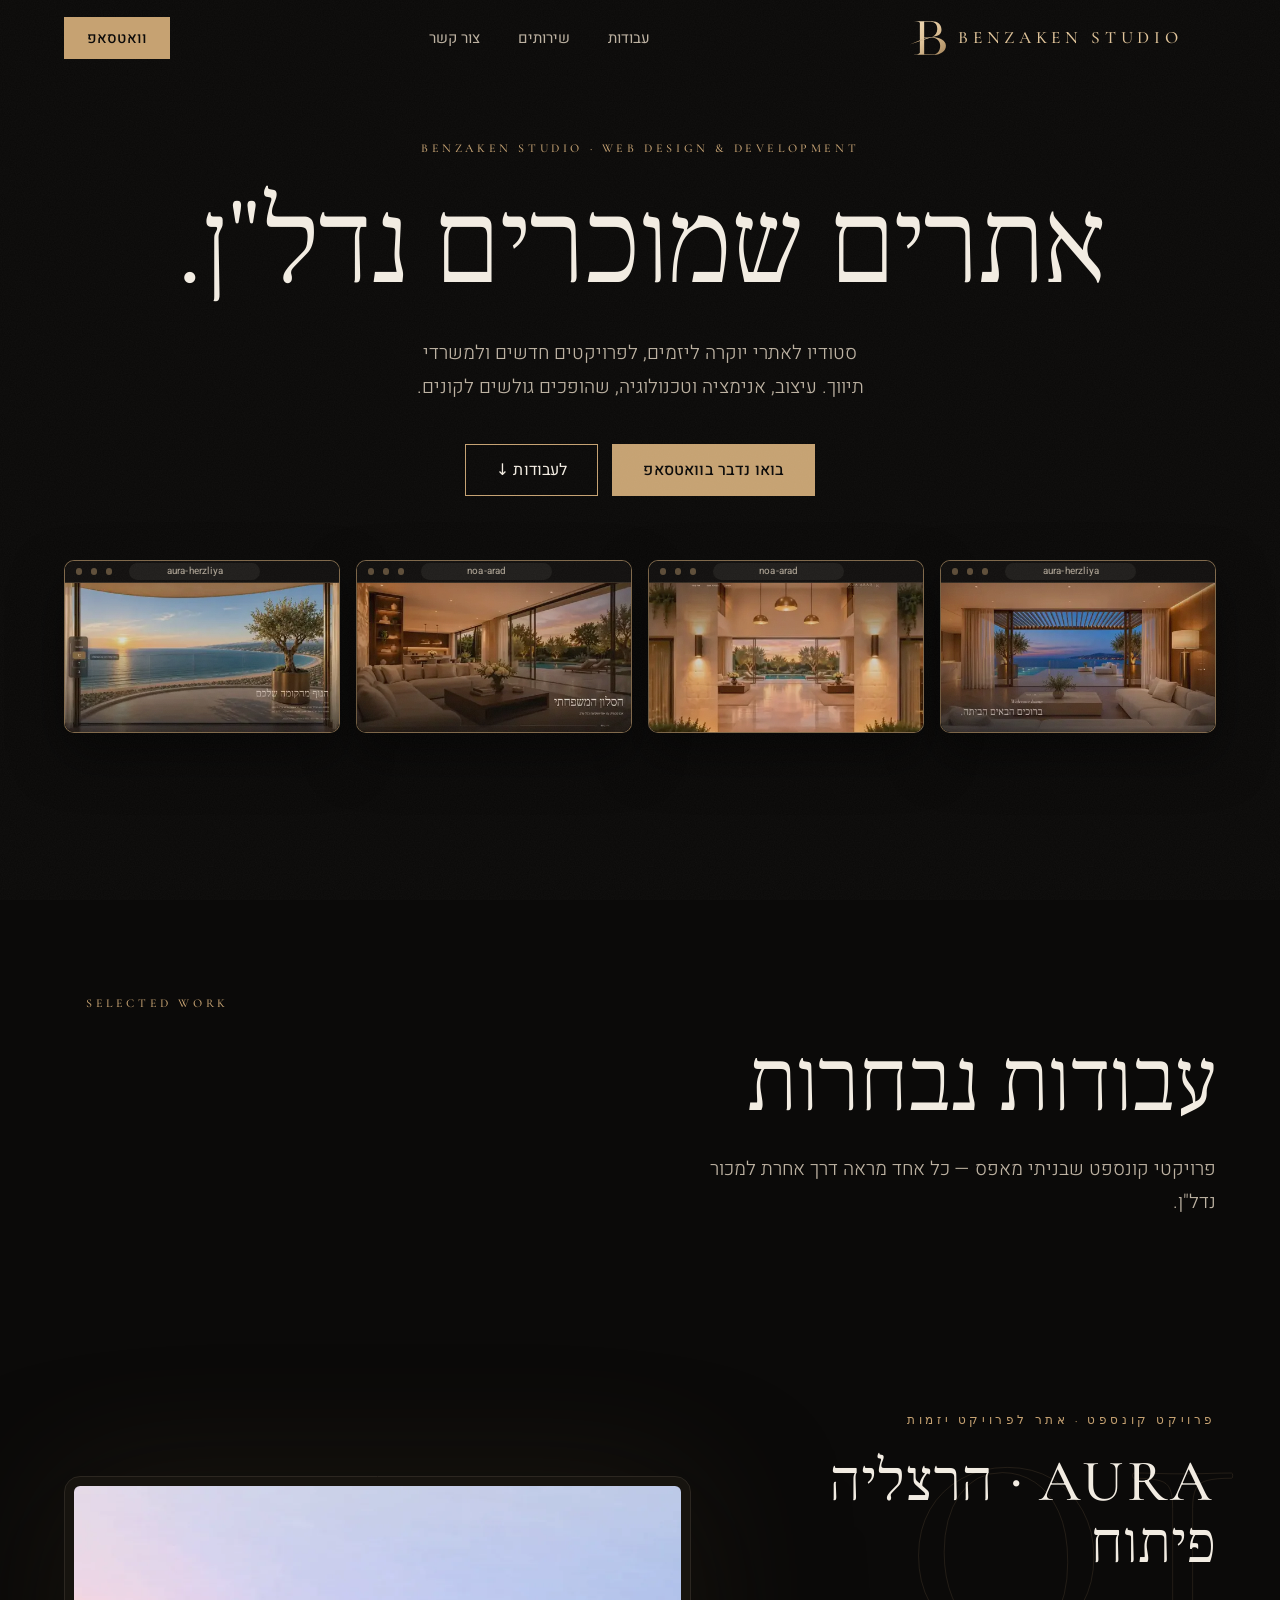
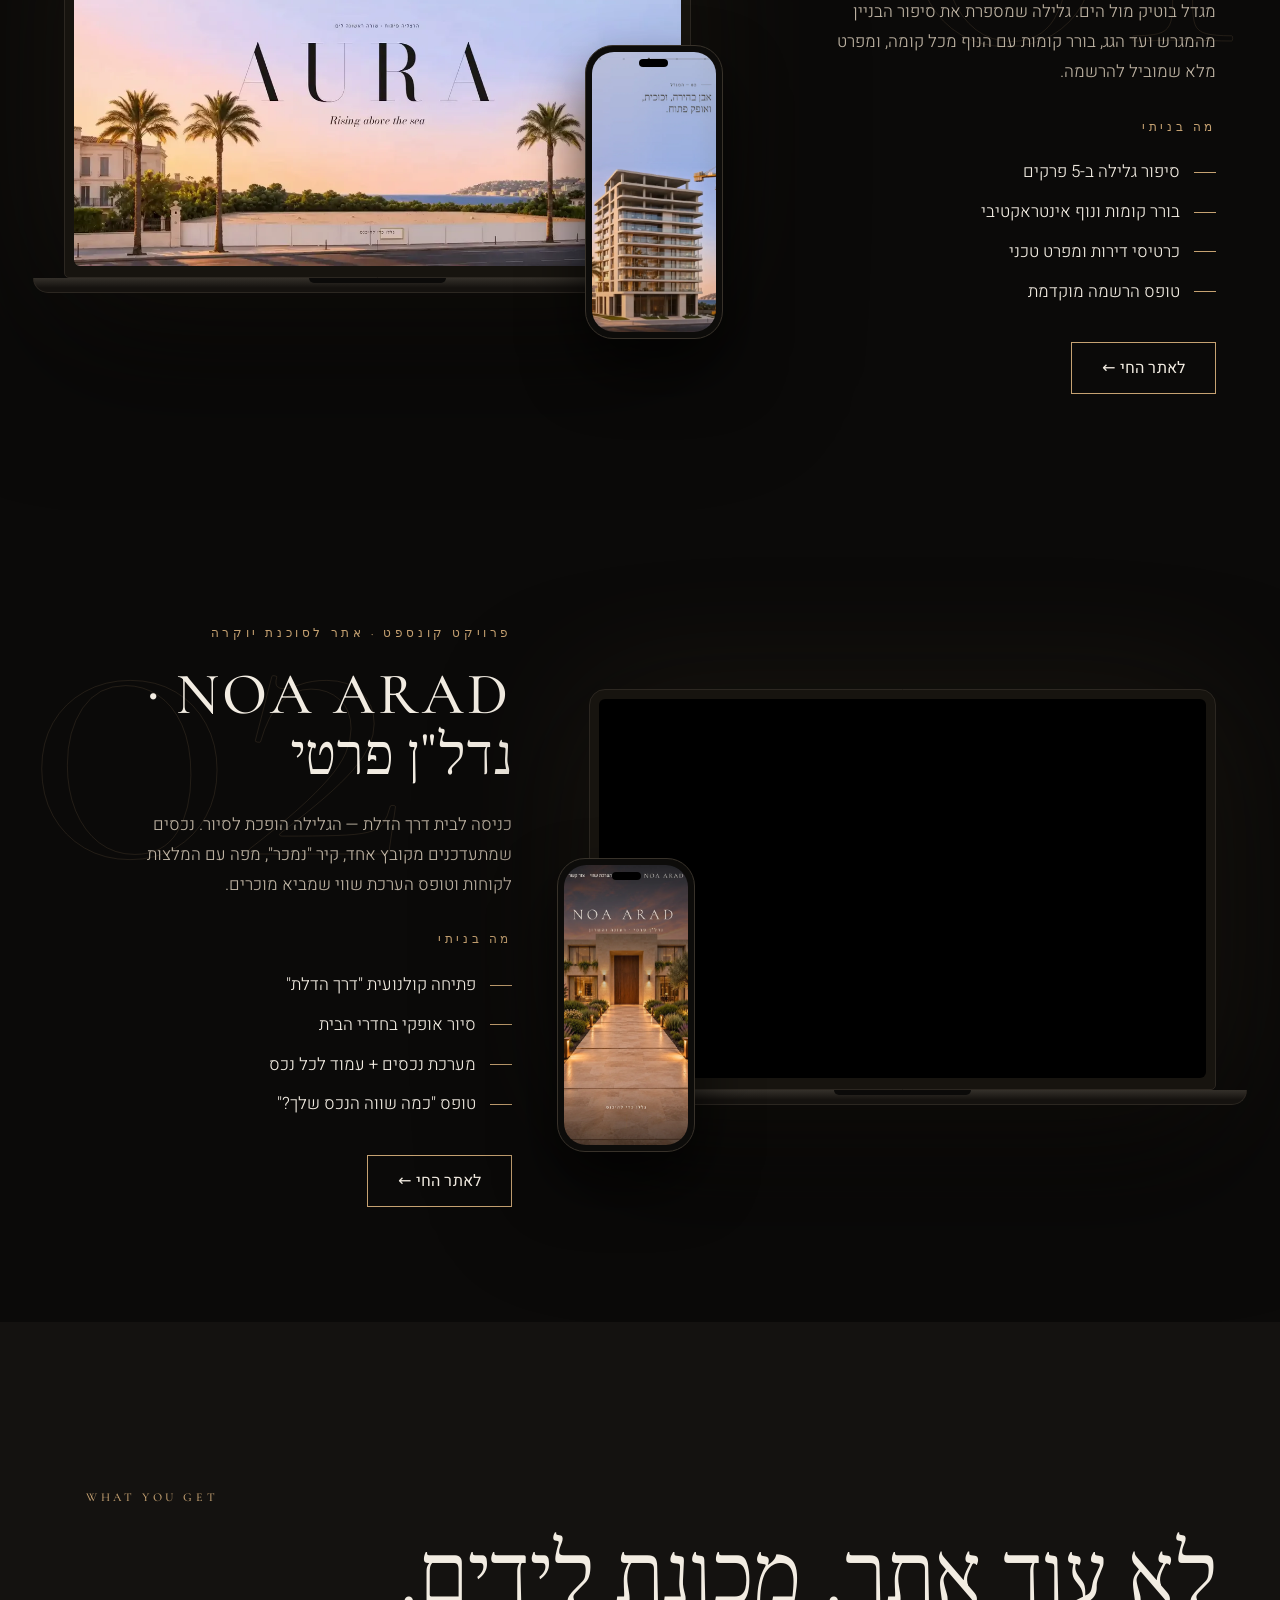
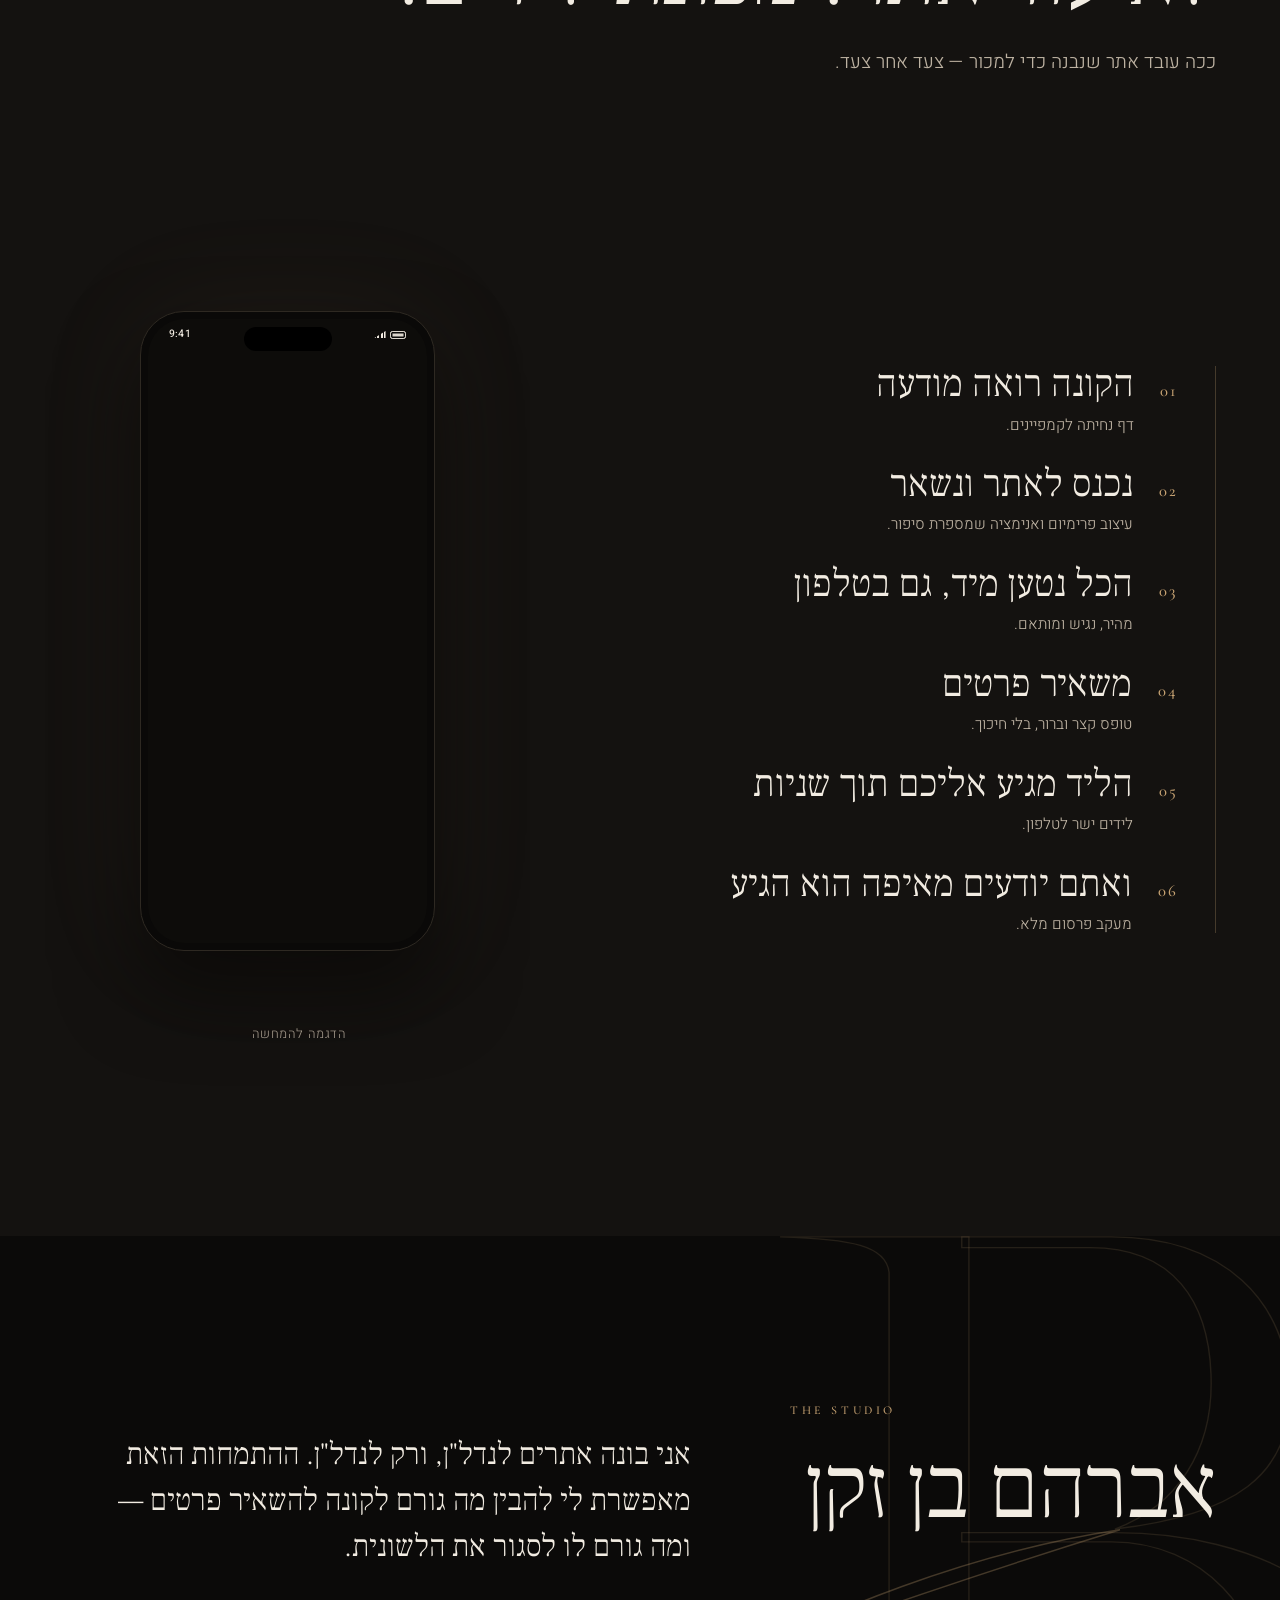
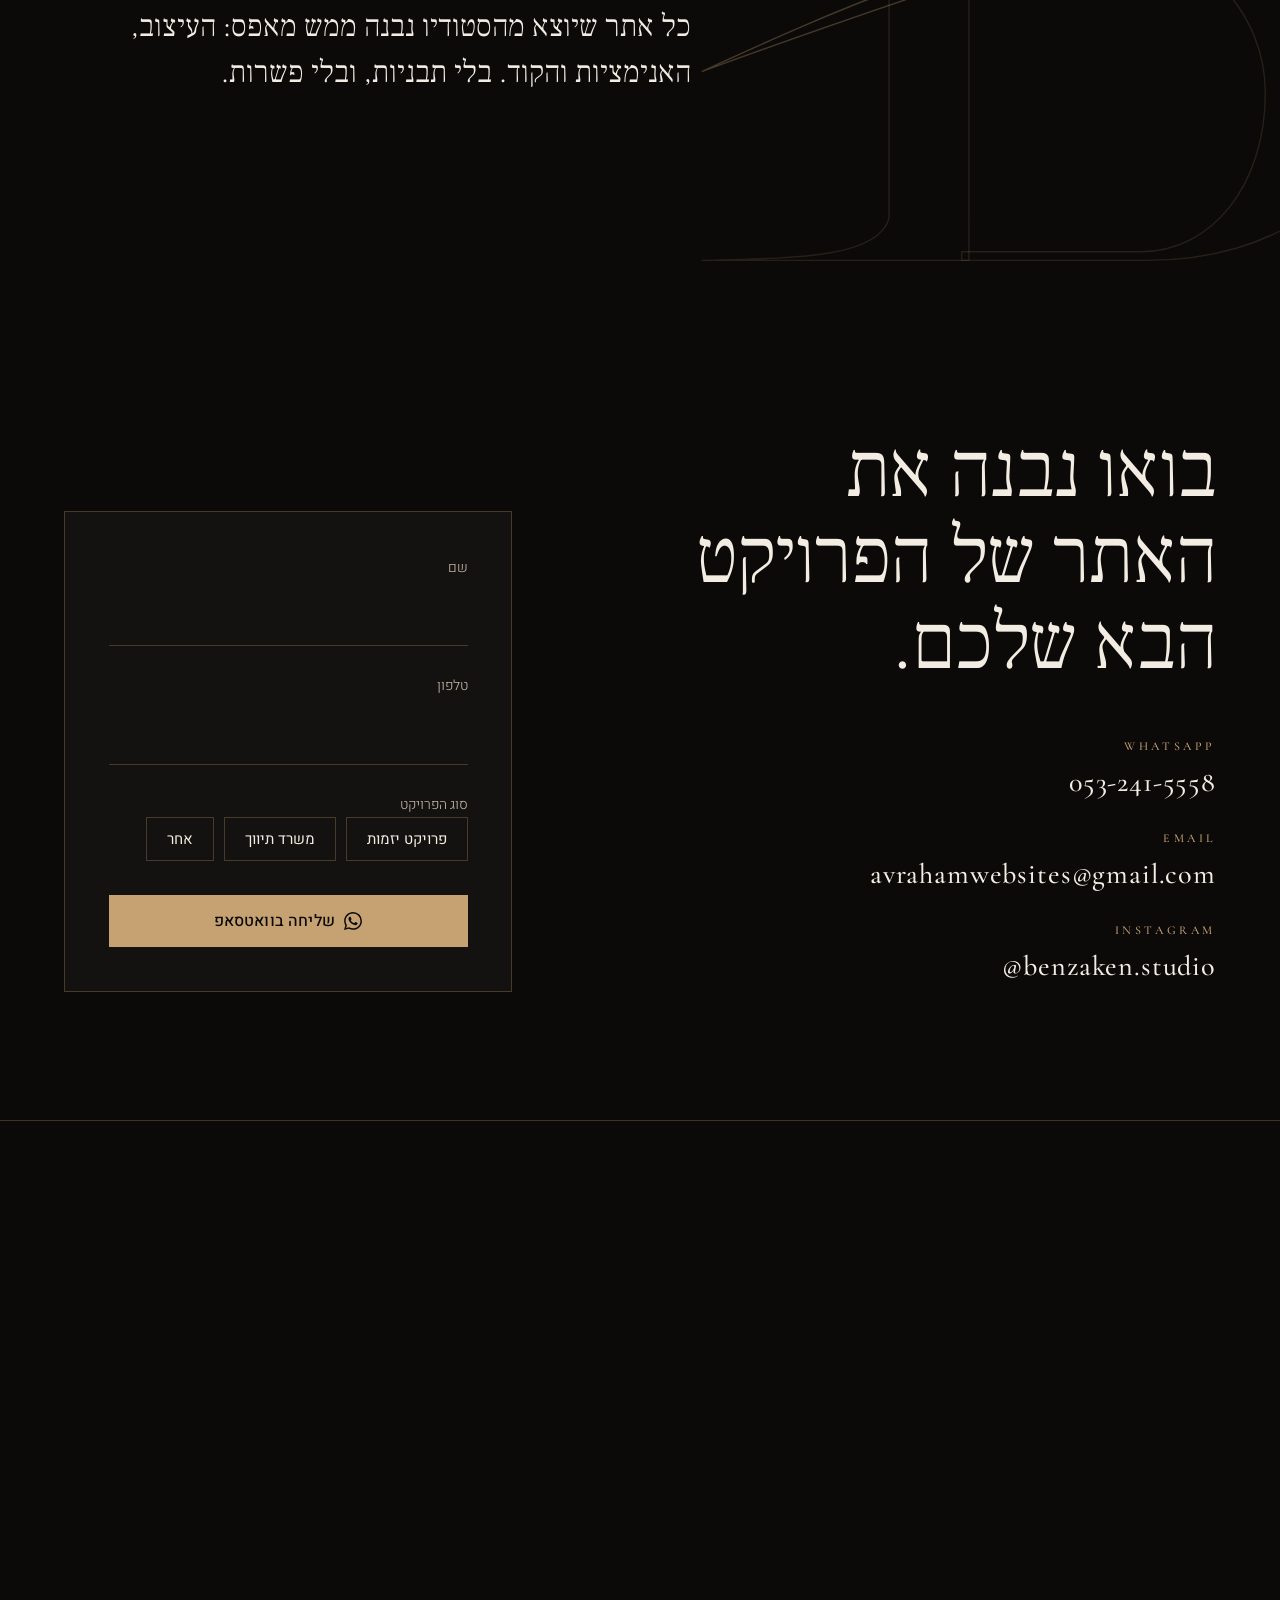
==== commit 9429c79a: "Journey of a lead: one sticky phone on mobile instead of six Below 1024px the section now works like" ====
--- a/index.html
+++ b/index.html
@@ -402,6 +402,8 @@
       <div class="jphone jphone--lg" aria-hidden="true"><div class="jscreen">
         <div class="jscreen__bar"><span>9:41</span><span class="jscreen__ic"><i></i><b></b></span></div>
       </div></div>
+      <span class="journey__dots" aria-hidden="true"><i></i><i></i><i></i><i></i><i></i><i></i></span>
+      <div class="journey__caption"></div>
     </div>
     <p class="journey__note">הדגמה להמחשה</p>
   </div>
--- a/css/site.css
+++ b/css/site.css
@@ -487,6 +487,37 @@
   .jstep { grid-template-columns: minmax(0, 1fr) auto; align-items: center; column-gap: clamp(40px, 6vw, 120px); }
   .jphone--sm { width: 260px; }
 }
+/* mobile / tablet (<1024) scroll story: CSS sticky, no GSAP pin (smooth on touch).
+   The block (one phone + dots + the active step's text) sticks at 12svh; the 6 rows become invisible
+   60svh markers that drive the active step. The stage is exactly tall enough for 6 × 60svh of travel. */
+.journey__dots, .journey__caption { display: none; }
+@media (max-width: 1023px) {
+  .journey__stage.is-sticky { --jstep-h: 60svh; --jblock-h: 76svh; height: calc(var(--jstep-h) * 6 + var(--jblock-h)); }
+  .is-sticky .jsteps-wrap { position: absolute; inset-inline: 0; inset-block-start: 0; visibility: hidden; pointer-events: none; }
+  .is-sticky .jsteps { gap: 0; }
+  .is-sticky .jstep { display: block; height: var(--jstep-h); }
+  .is-sticky .jstep > * { display: none; }
+  .is-sticky .journey__aside {
+    position: sticky; inset-block-start: 12svh; height: var(--jblock-h);
+    display: grid; grid-template-columns: 1fr auto 1fr; grid-template-rows: auto auto; align-content: start; row-gap: clamp(14px, 2.4svh, 24px);
+  }
+  .is-sticky .jphone--lg { grid-column: 2; grid-row: 1; height: min(52svh, calc(var(--jblock-h) - 172px)); width: auto; padding: 5px; border-radius: 30px; }
+  .is-sticky .jphone--lg .jscreen { inset: 5px; border-radius: 25px; }
+  .is-sticky .jphone--lg::after { top: 9px; }
+  .is-sticky .journey__dots { grid-column: 3; grid-row: 1; align-self: center; justify-self: start; margin-inline-start: clamp(14px, 4vw, 26px); display: grid; gap: 10px; }
+  .journey__dots i { width: 6px; height: 6px; border-radius: 50%; background: rgba(198, 162, 114, .3); transition: background-color .4s, transform .4s var(--ease); }
+  .journey__dots i.is-on { background: var(--gold); transform: scale(1.35); }
+  .is-sticky .journey__caption { grid-column: 1 / -1; grid-row: 2; display: grid; justify-items: center; text-align: center; }
+  .journey__caption .jstep__text { grid-area: 1 / 1; max-width: 26em; justify-content: center; opacity: 0; transform: translateY(8px); transition: opacity .25s ease, transform .25s ease; }
+  .journey__caption .jstep__text.is-on { opacity: 1; transform: none; transition: opacity .5s var(--ease) .25s, transform .6s var(--ease) .25s; }
+  .journey__caption .jstep__title { font-size: clamp(22px, 6vw, 28px); }
+  .journey__caption .jstep__desc { grid-column: 1 / -1; font-size: 15px; margin-block-start: 4px; }
+  .journey__stage.is-sticky .journey__caption :is(h3, p) { padding-left: 0; }
+  .is-sticky .journey__note { position: absolute; inset-inline: 0; inset-block-start: 100%; margin: 0; padding-block-start: 8px; }
+}
+/* the floating WhatsApp button stays out of the sticky phone story */
+html.wafab-off .wafab.is-on { opacity: 0; visibility: hidden; transform: translateY(14px); }
+
 /* desktop pinned scroll story */
 @media (min-width: 1024px) {
   .journey__stage.is-pinned {
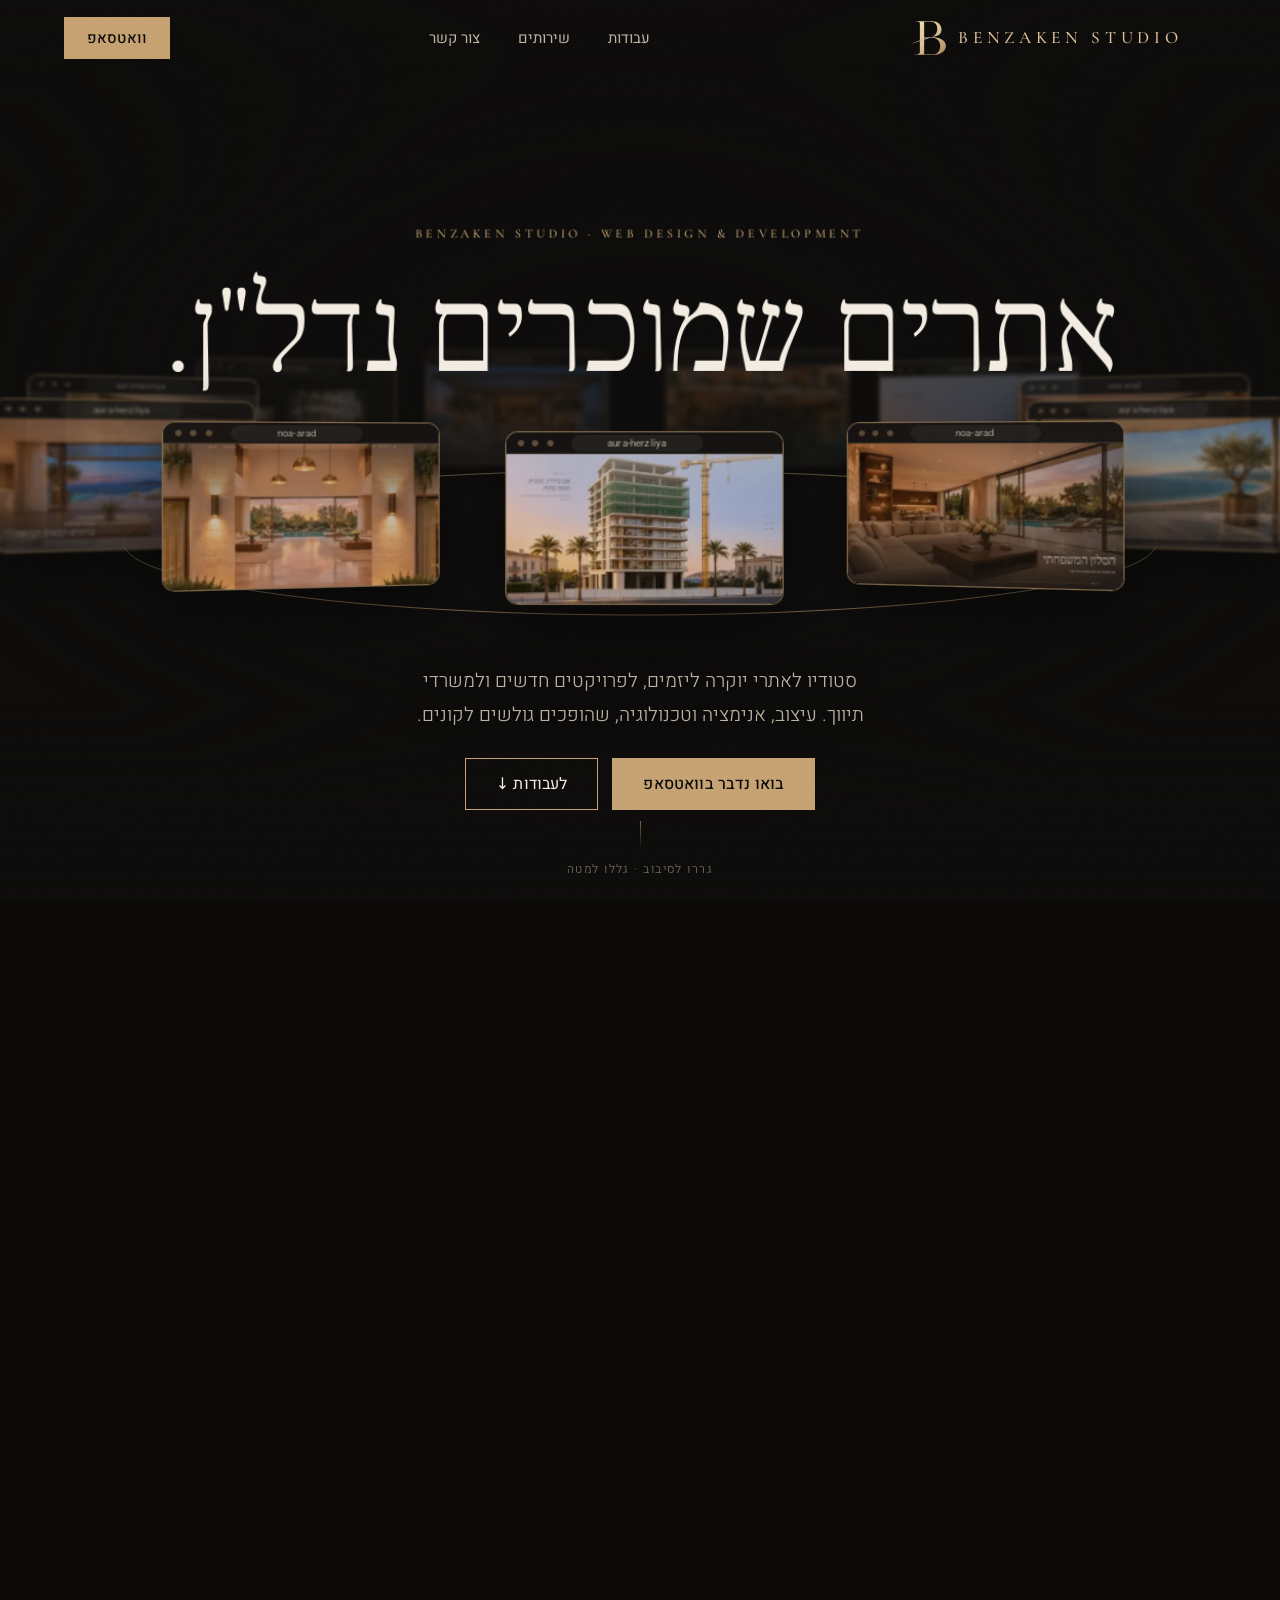
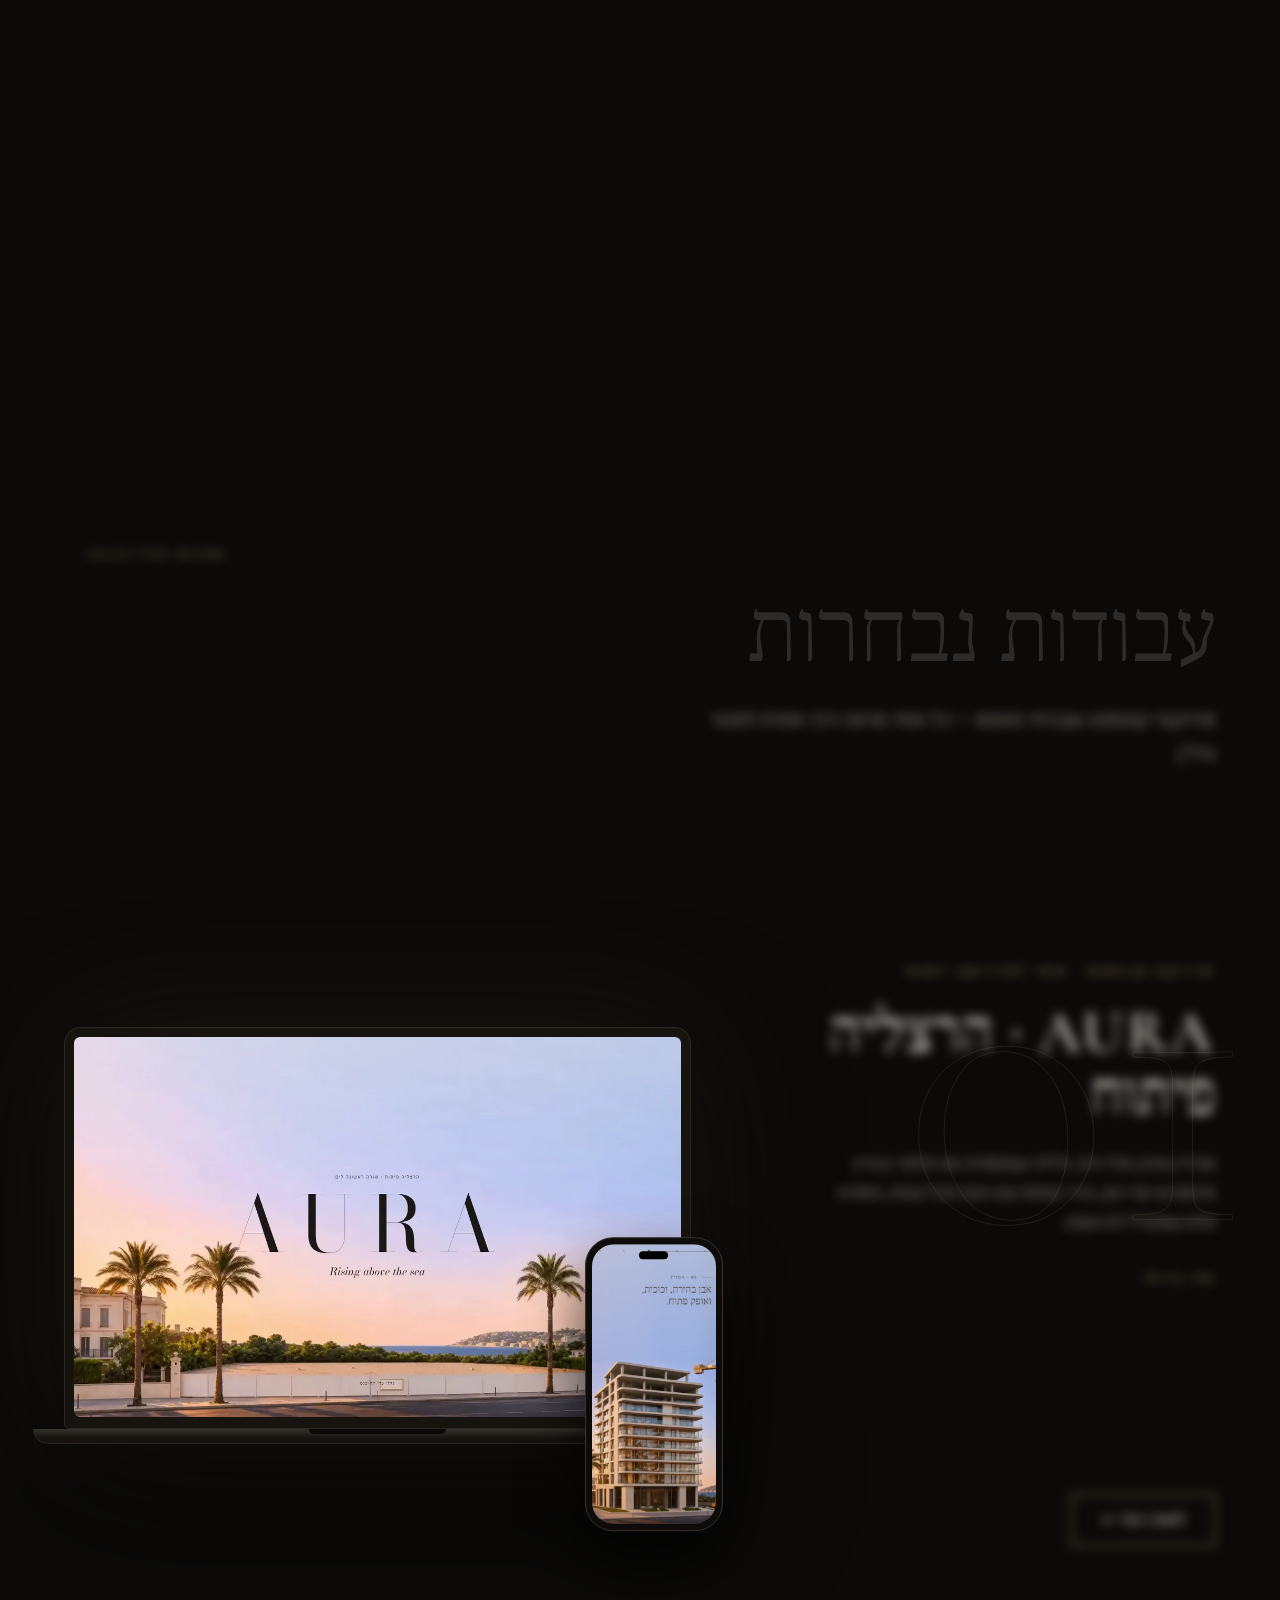
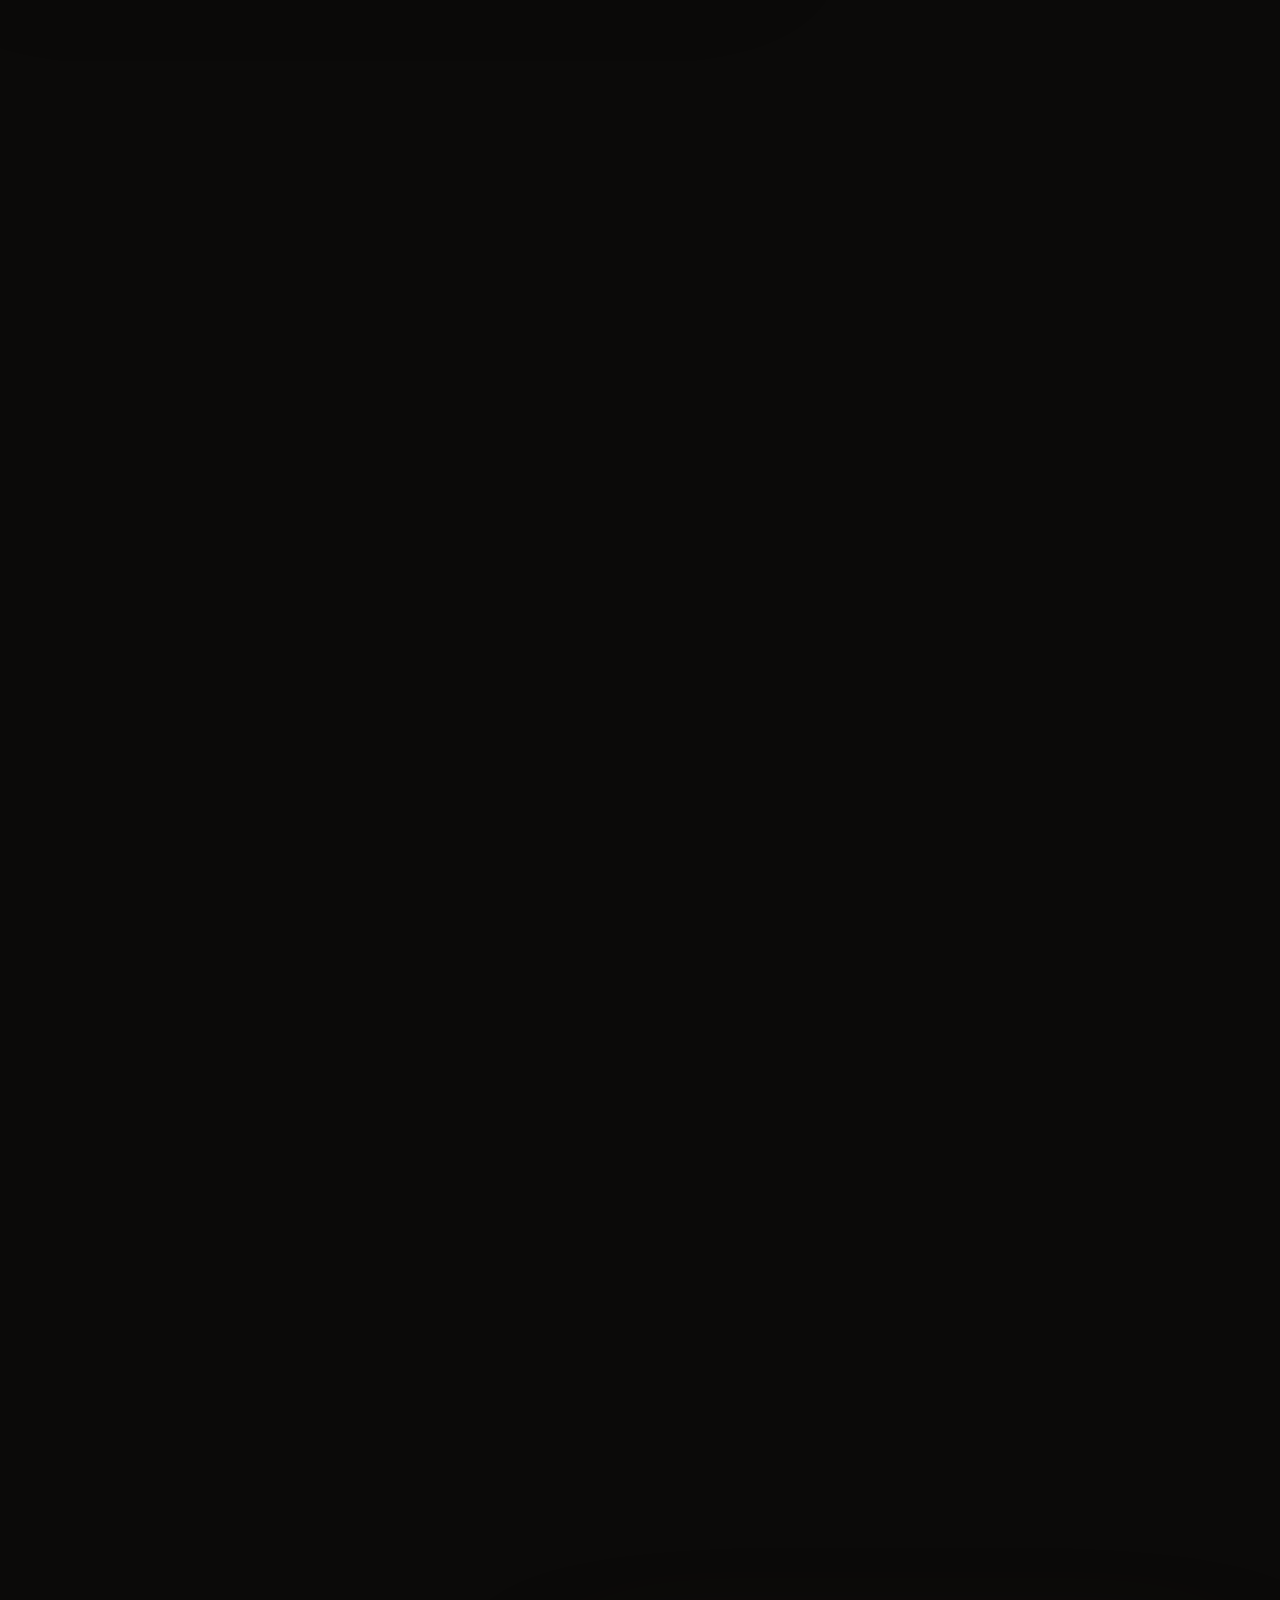
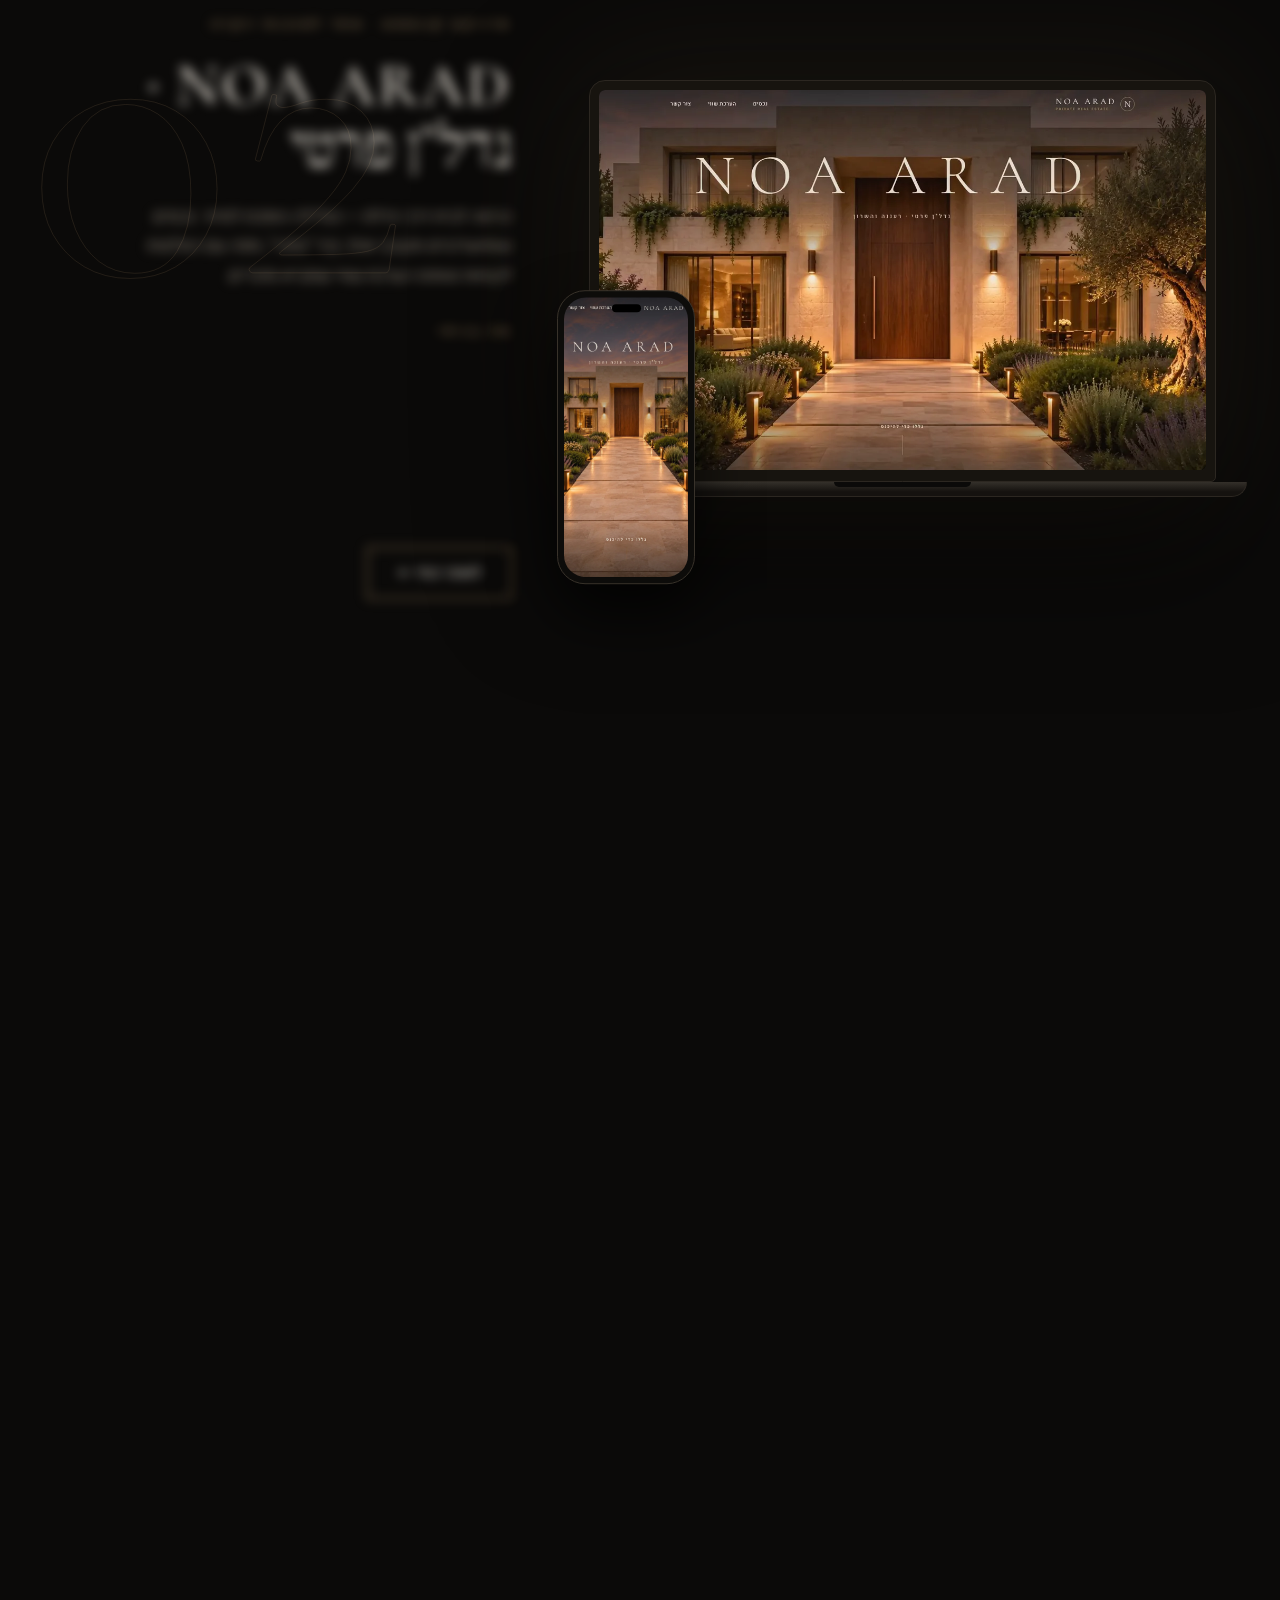
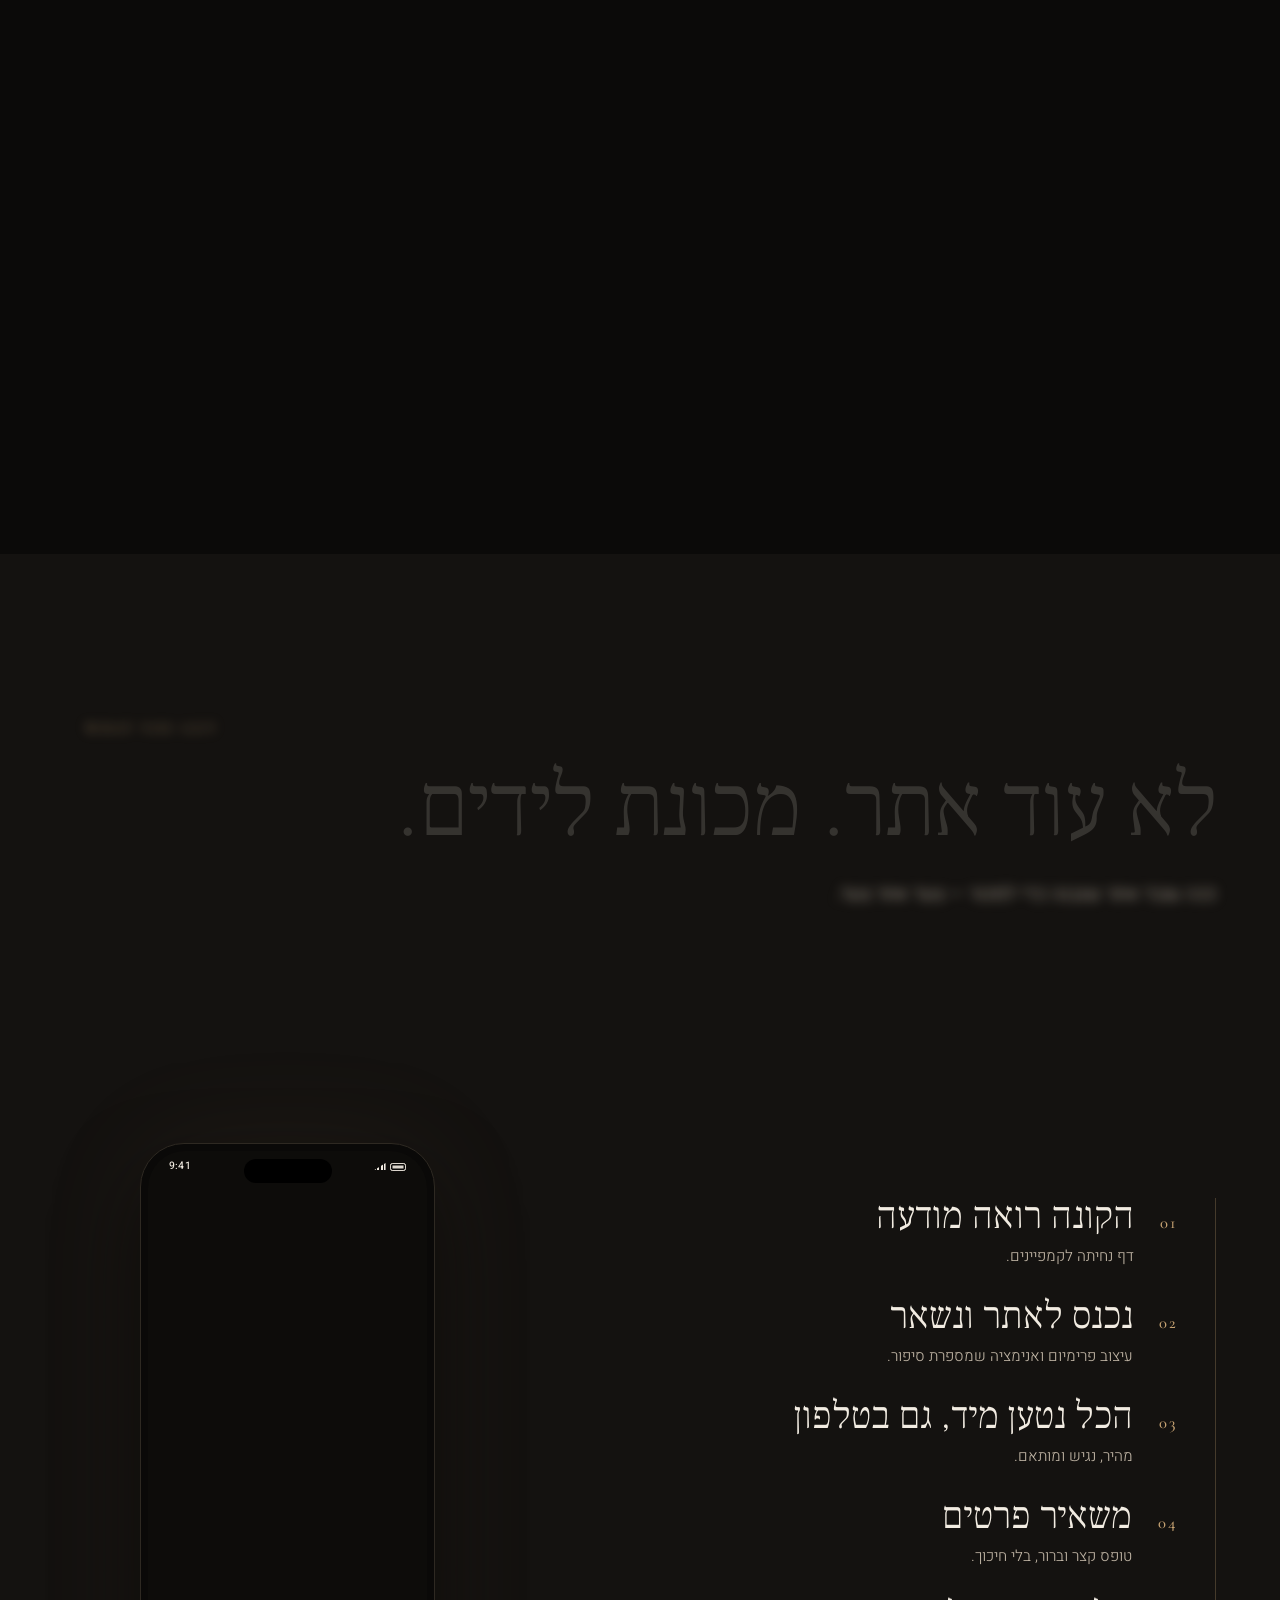
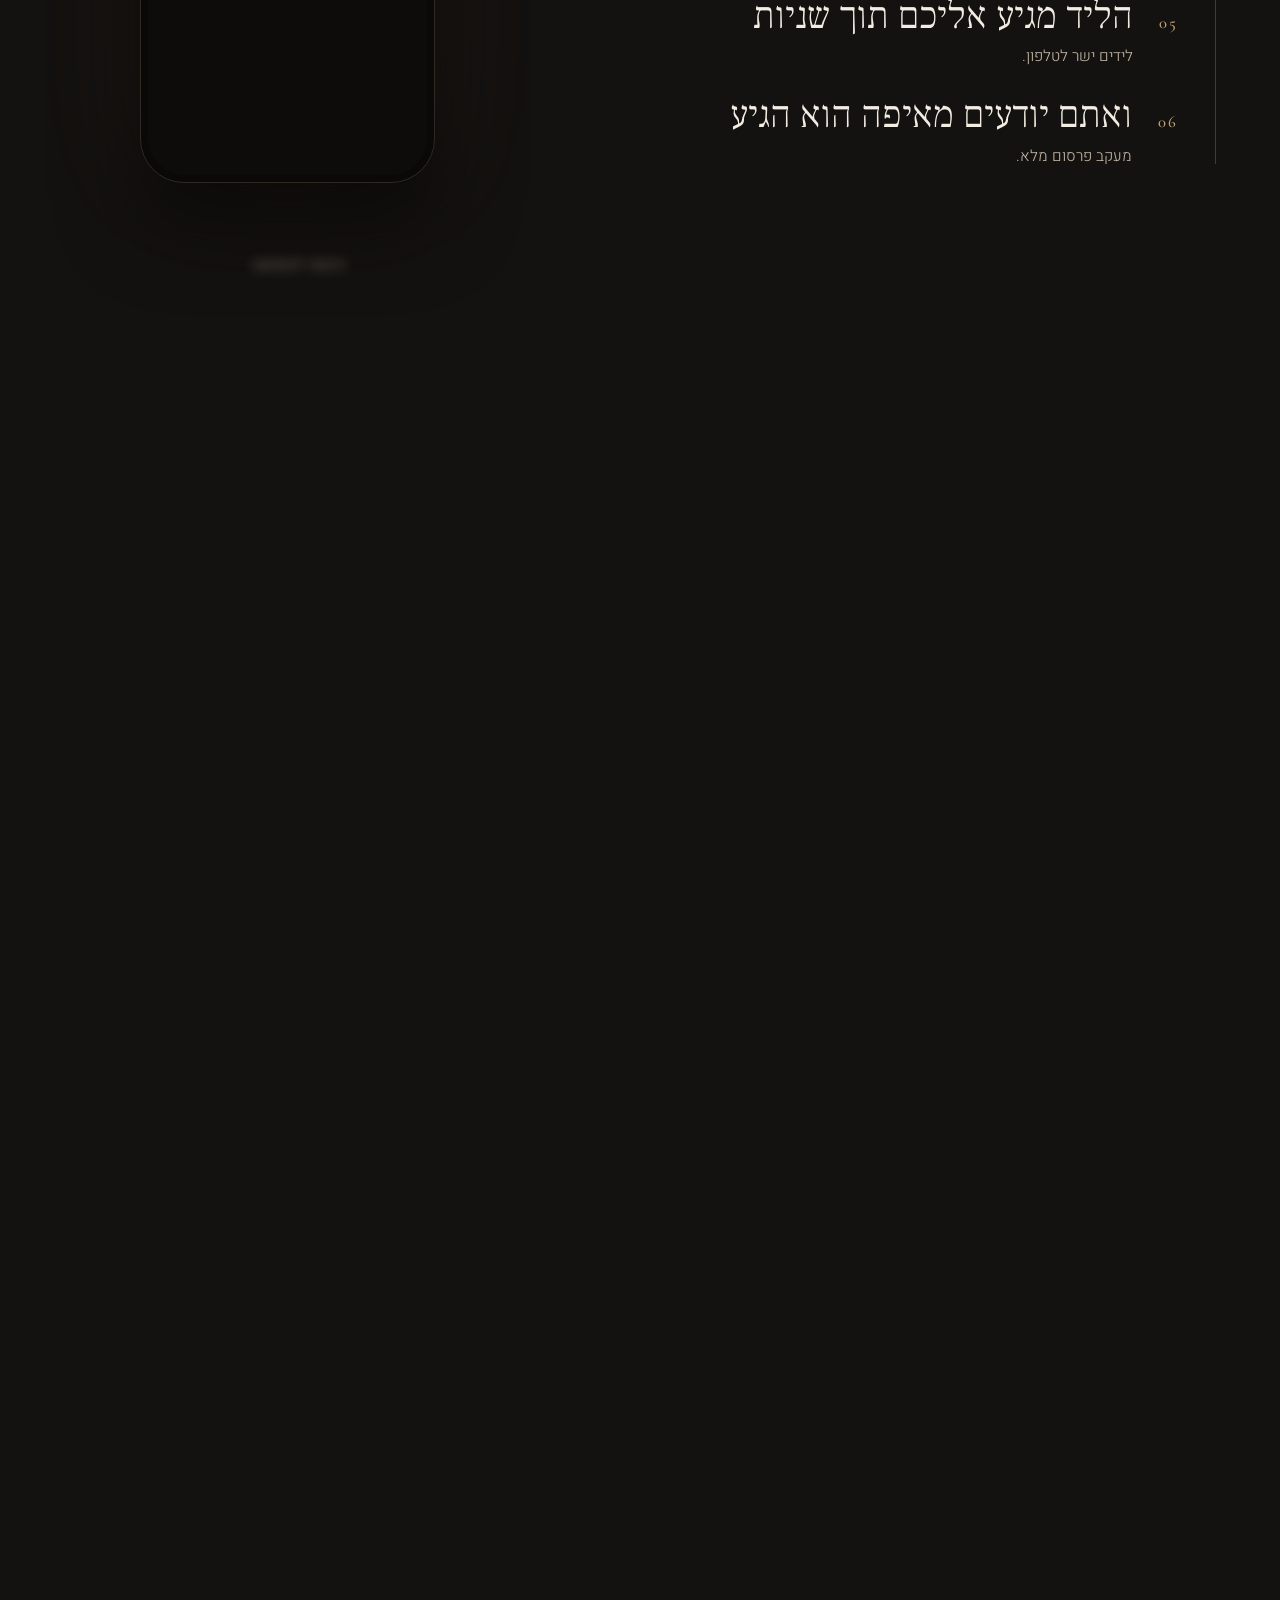
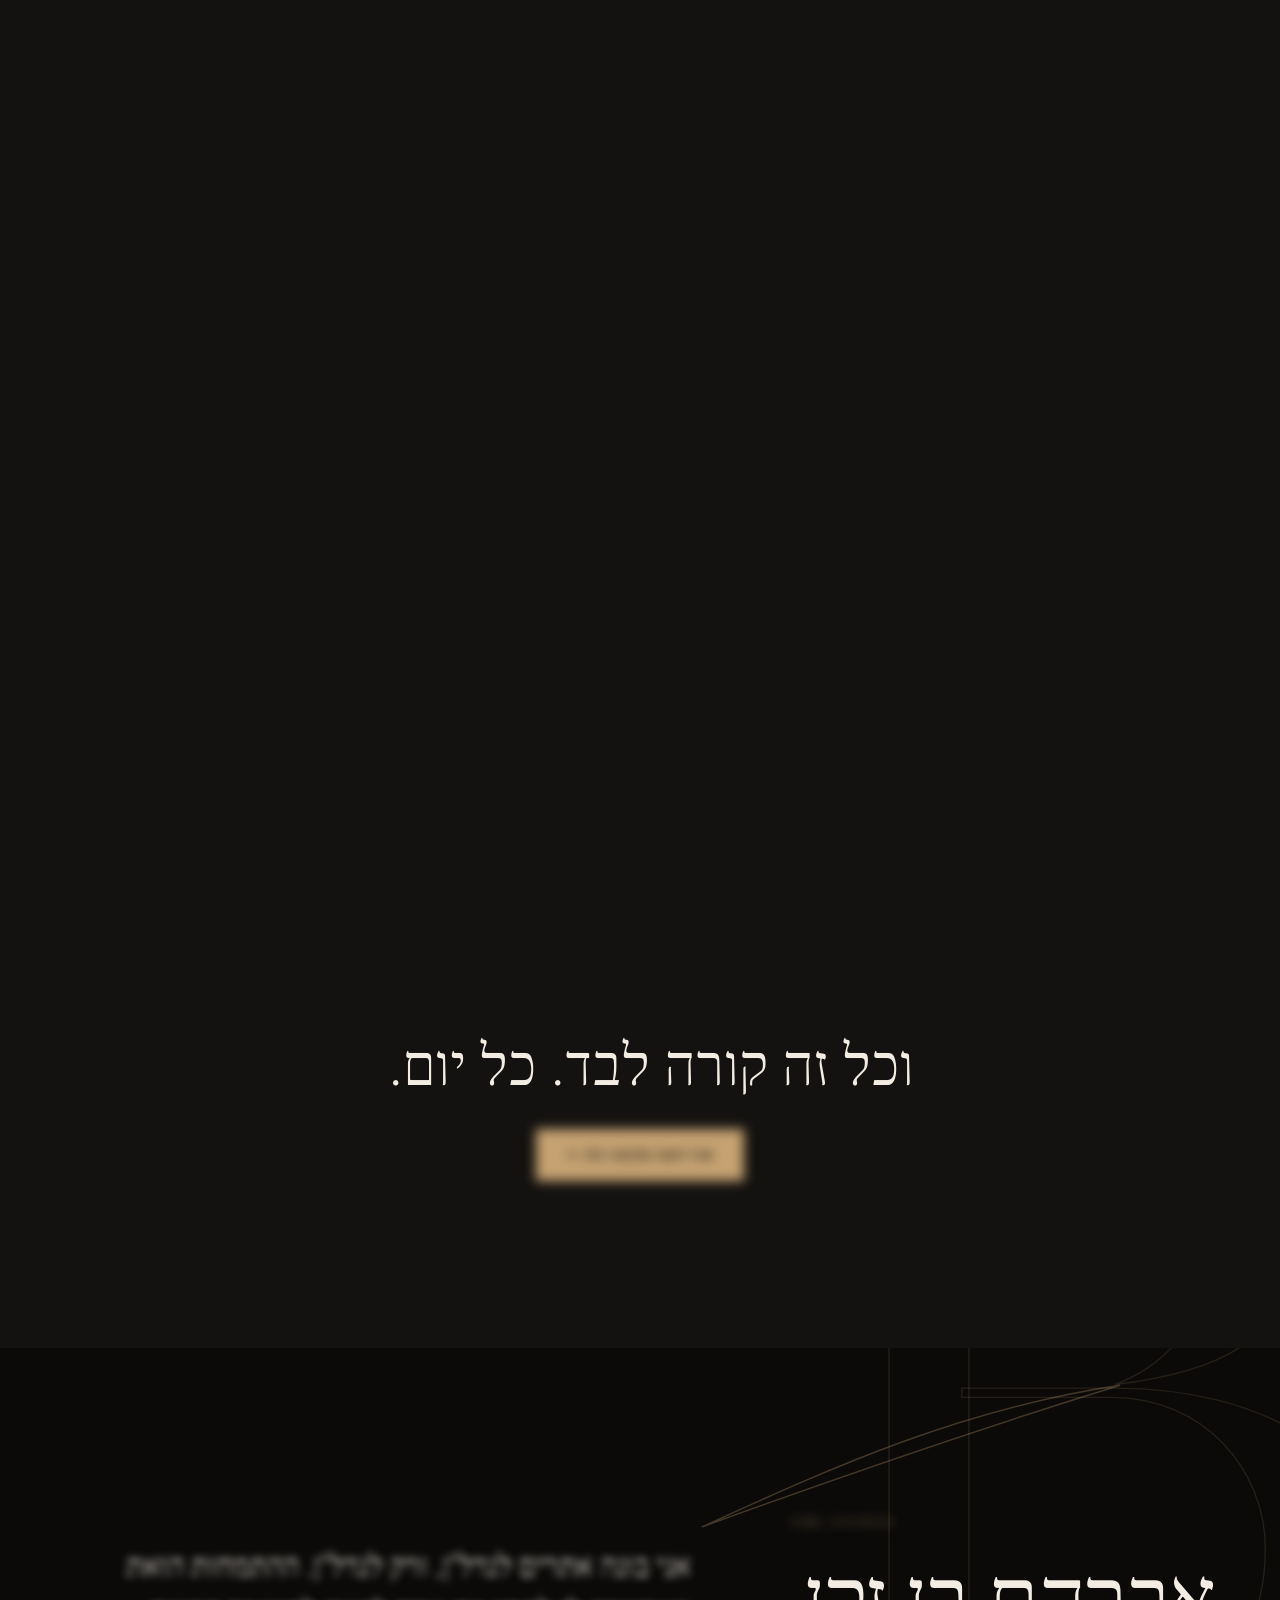
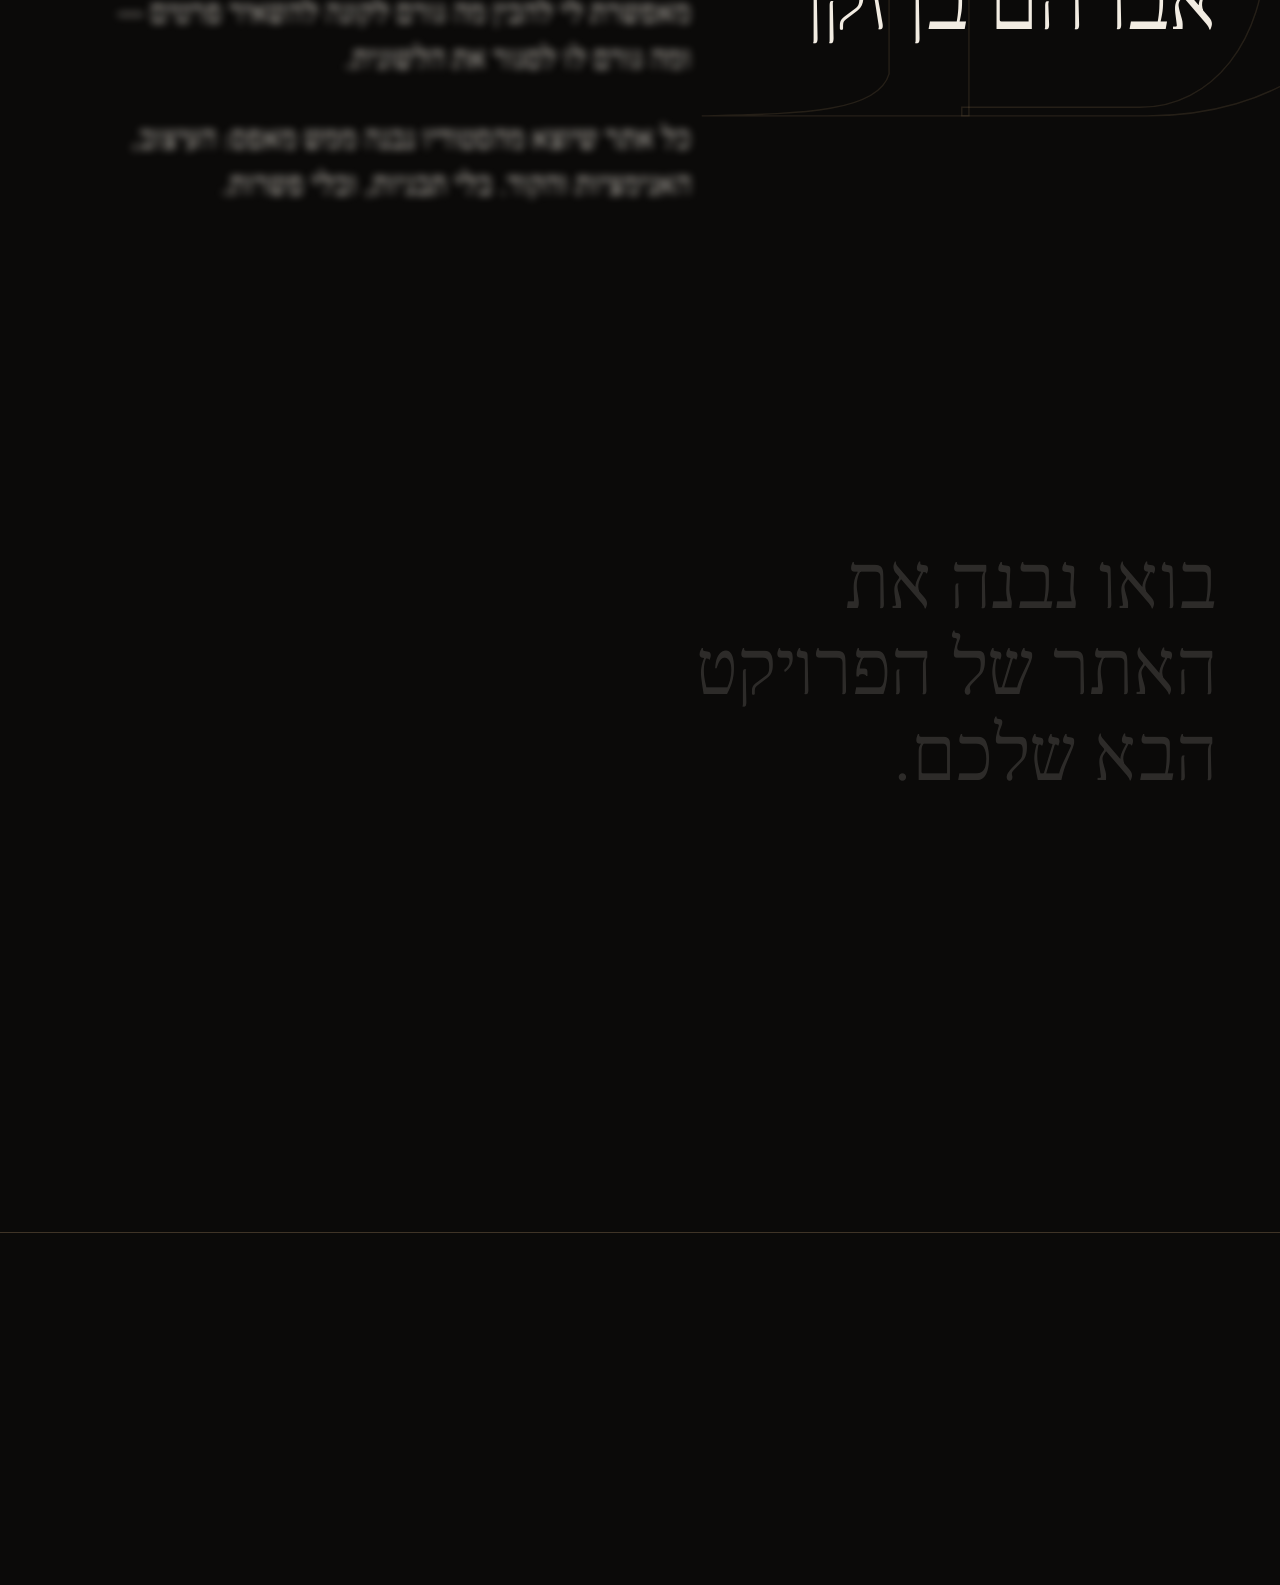
==== commit 4f79a34b: "QA polish: reload, hero spacing, mobile hero ending, journey layout, footer - Reload while scrolled " ====
--- a/index.html
+++ b/index.html
@@ -20,7 +20,7 @@
 <meta property="og:image:height" content="630">
 <meta property="og:image:alt" content="הלוגו של BENZAKEN STUDIO — אות B מוזהבת על רקע כהה">
 <meta name="twitter:card" content="summary_large_image">
-<script>(function(d){var c=d.classList;c.add('js');if(matchMedia('(prefers-reduced-motion: reduce)').matches)c.add('rm');else c.add('o3d');window.__plStart=performance.now();try{if(localStorage.getItem('bz-seen'))c.add('pl-skip');}catch(e){}})(document.documentElement);</script>
+<script>if("scrollRestoration" in history)history.scrollRestoration="manual";(function(d){var c=d.classList;c.add('js');if(matchMedia('(prefers-reduced-motion: reduce)').matches)c.add('rm');else c.add('o3d');window.__plStart=performance.now();try{if(localStorage.getItem('bz-seen'))c.add('pl-skip');}catch(e){}})(document.documentElement);</script>
 <link rel="preload" href="assets/fonts/heebo-hebrew.woff2" as="font" type="font/woff2" crossorigin>
 <link rel="preload" href="assets/fonts/heebo-latin.woff2" as="font" type="font/woff2" crossorigin>
 <link rel="stylesheet" href="css/site.css">
@@ -407,6 +407,11 @@
     </div>
     <p class="journey__note">הדגמה להמחשה</p>
   </div>
+
+  <div class="wrap journey__end">
+    <p class="journey__end-line ink-text">וכל זה קורה לבד. כל יום.</p>
+    <a class="btn btn--solid" data-wa href="https://wa.me/972532415558" target="_blank" rel="noopener">אני רוצה מכונה כזו ←</a>
+  </div>
 </section>
 
 <!-- ===== 7. about ===== -->
@@ -475,7 +480,6 @@
       </g>
       <g stroke="#C6A272" stroke-width="1.5" opacity=".7"><line x1="110" y1="552" x2="360" y2="552"/><line x1="660" y1="552" x2="910" y2="552"/></g>
     </svg>
-    <p class="label footer__tag">BENZAKEN STUDIO · WEB DESIGN &amp; DEVELOPMENT</p>
     <p class="footer__copy">© 2026 אברהם בן זקן · <a href="accessibility.html">הצהרת נגישות</a></p>
   </div>
 </footer>
--- a/css/site.css
+++ b/css/site.css
@@ -253,6 +253,8 @@
   html.o3d .hero__lower .hero__sub { font-size: 16px; margin-block-end: 18px; max-width: 34ch; }
   html.o3d .hero__ctas { gap: 10px; }
   html.o3d .hero__ctas .btn { width: auto; min-width: 0; }
+  /* the unrolled pair ends the hero as two large stacked cards; the work heading follows right after them */
+  html.o3d .work { padding-block-start: 24px; }
 }
 
 /* ================= selected work ================= */
@@ -492,16 +494,21 @@
    60svh markers that drive the active step. The stage is exactly tall enough for 6 × 60svh of travel. */
 .journey__dots, .journey__caption { display: none; }
 @media (max-width: 1023px) {
-  .journey__stage.is-sticky { --jstep-h: 60svh; --jblock-h: 76svh; height: calc(var(--jstep-h) * 6 + var(--jblock-h)); }
+  .journey__stage.is-sticky {
+    --jstep-h: 60svh;
+    --jphone-h: min(60svh, calc(100svh - 236px));   /* shrinks on short screens so the step text always fits */
+    --jblock-h: calc(var(--jphone-h) + 120px);       /* phone + gap + number/title/line (2-line title fits) */
+    height: calc(var(--jstep-h) * 6 + var(--jblock-h));
+  }
   .is-sticky .jsteps-wrap { position: absolute; inset-inline: 0; inset-block-start: 0; visibility: hidden; pointer-events: none; }
   .is-sticky .jsteps { gap: 0; }
   .is-sticky .jstep { display: block; height: var(--jstep-h); }
   .is-sticky .jstep > * { display: none; }
   .is-sticky .journey__aside {
-    position: sticky; inset-block-start: 12svh; height: var(--jblock-h);
+    position: sticky; inset-block-start: max(var(--header-h), calc((100svh - var(--jblock-h)) / 2)); height: var(--jblock-h);
     display: grid; grid-template-columns: 1fr auto 1fr; grid-template-rows: auto auto; align-content: start; row-gap: clamp(14px, 2.4svh, 24px);
   }
-  .is-sticky .jphone--lg { grid-column: 2; grid-row: 1; height: min(52svh, calc(var(--jblock-h) - 172px)); width: auto; padding: 5px; border-radius: 30px; }
+  .is-sticky .jphone--lg { grid-column: 2; grid-row: 1; height: var(--jphone-h); width: auto; padding: 5px; border-radius: 30px; }
   .is-sticky .jphone--lg .jscreen { inset: 5px; border-radius: 25px; }
   .is-sticky .jphone--lg::after { top: 9px; }
   .is-sticky .journey__dots { grid-column: 3; grid-row: 1; align-self: center; justify-self: start; margin-inline-start: clamp(14px, 4vw, 26px); display: grid; gap: 10px; }
@@ -515,6 +522,11 @@
   .journey__stage.is-sticky .journey__caption :is(h3, p) { padding-left: 0; }
   .is-sticky .journey__note { position: absolute; inset-inline: 0; inset-block-start: 100%; margin: 0; padding-block-start: 8px; }
 }
+/* the ending beat after step 06 */
+.journey__end { display: grid; justify-items: center; gap: 30px; margin-block-start: clamp(96px, 12vw, 160px); text-align: center; }
+.journey__end-line { font-family: var(--f-he-head); font-weight: 300; font-size: clamp(32px, 4.6vw, 72px); line-height: 1.1; text-wrap: balance; }
+.journey .journey__end .journey__end-line { padding-left: 0; } /* centred, and the floating button lane would push it off-centre */
+
 /* the floating WhatsApp button stays out of the sticky phone story */
 html.wafab-off .wafab.is-on { opacity: 0; visibility: hidden; transform: translateY(14px); }
 
@@ -580,7 +592,6 @@
 .footer { border-block-start: 1px solid var(--line); padding-block: 72px 36px; text-align: center; }
 .footer__inner { display: grid; justify-items: center; gap: 22px; }
 .footer__logo { width: min(260px, 64vw); height: auto; }
-.footer__tag { font-size: 11px; }
 .footer__copy { font-size: 14px; color: var(--sand); }
 .footer__copy a { text-decoration: underline; text-underline-offset: 4px; text-decoration-color: var(--line); }
 .footer__copy a:hover { color: var(--gold-2); }
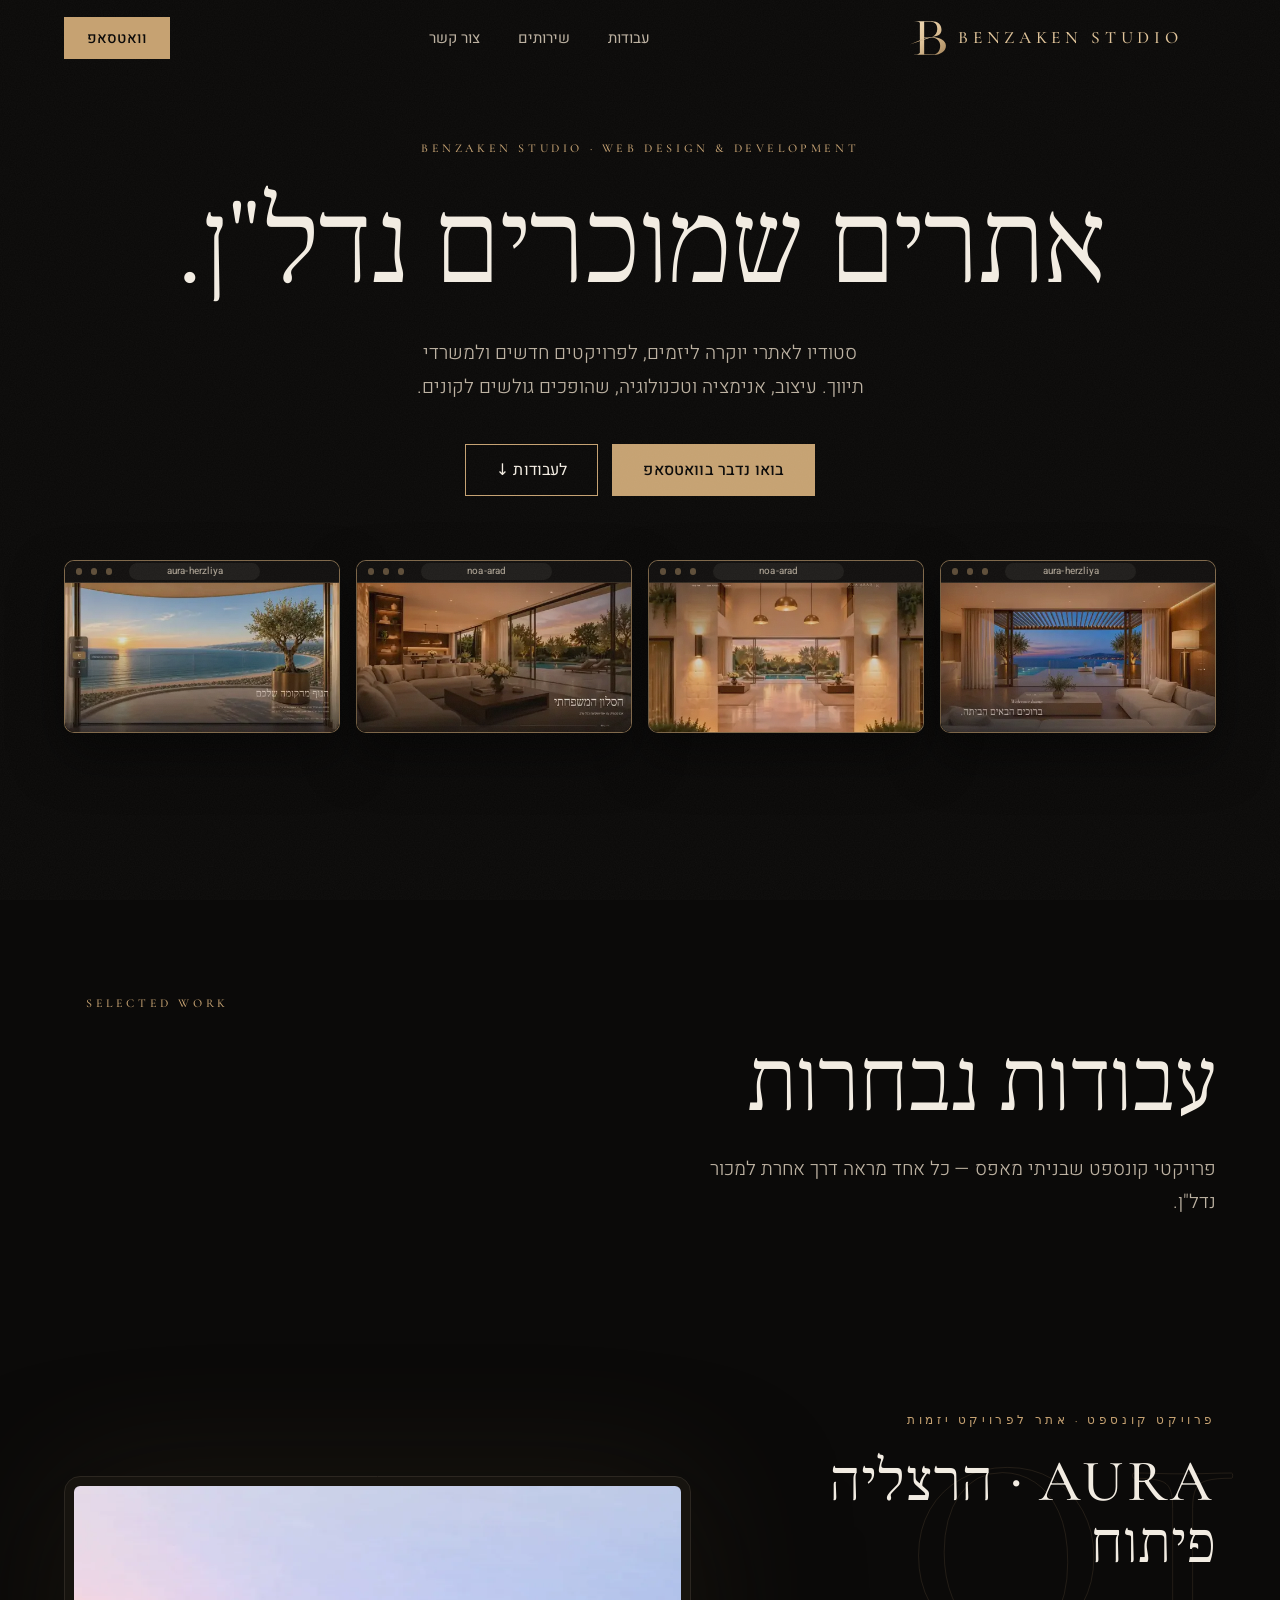
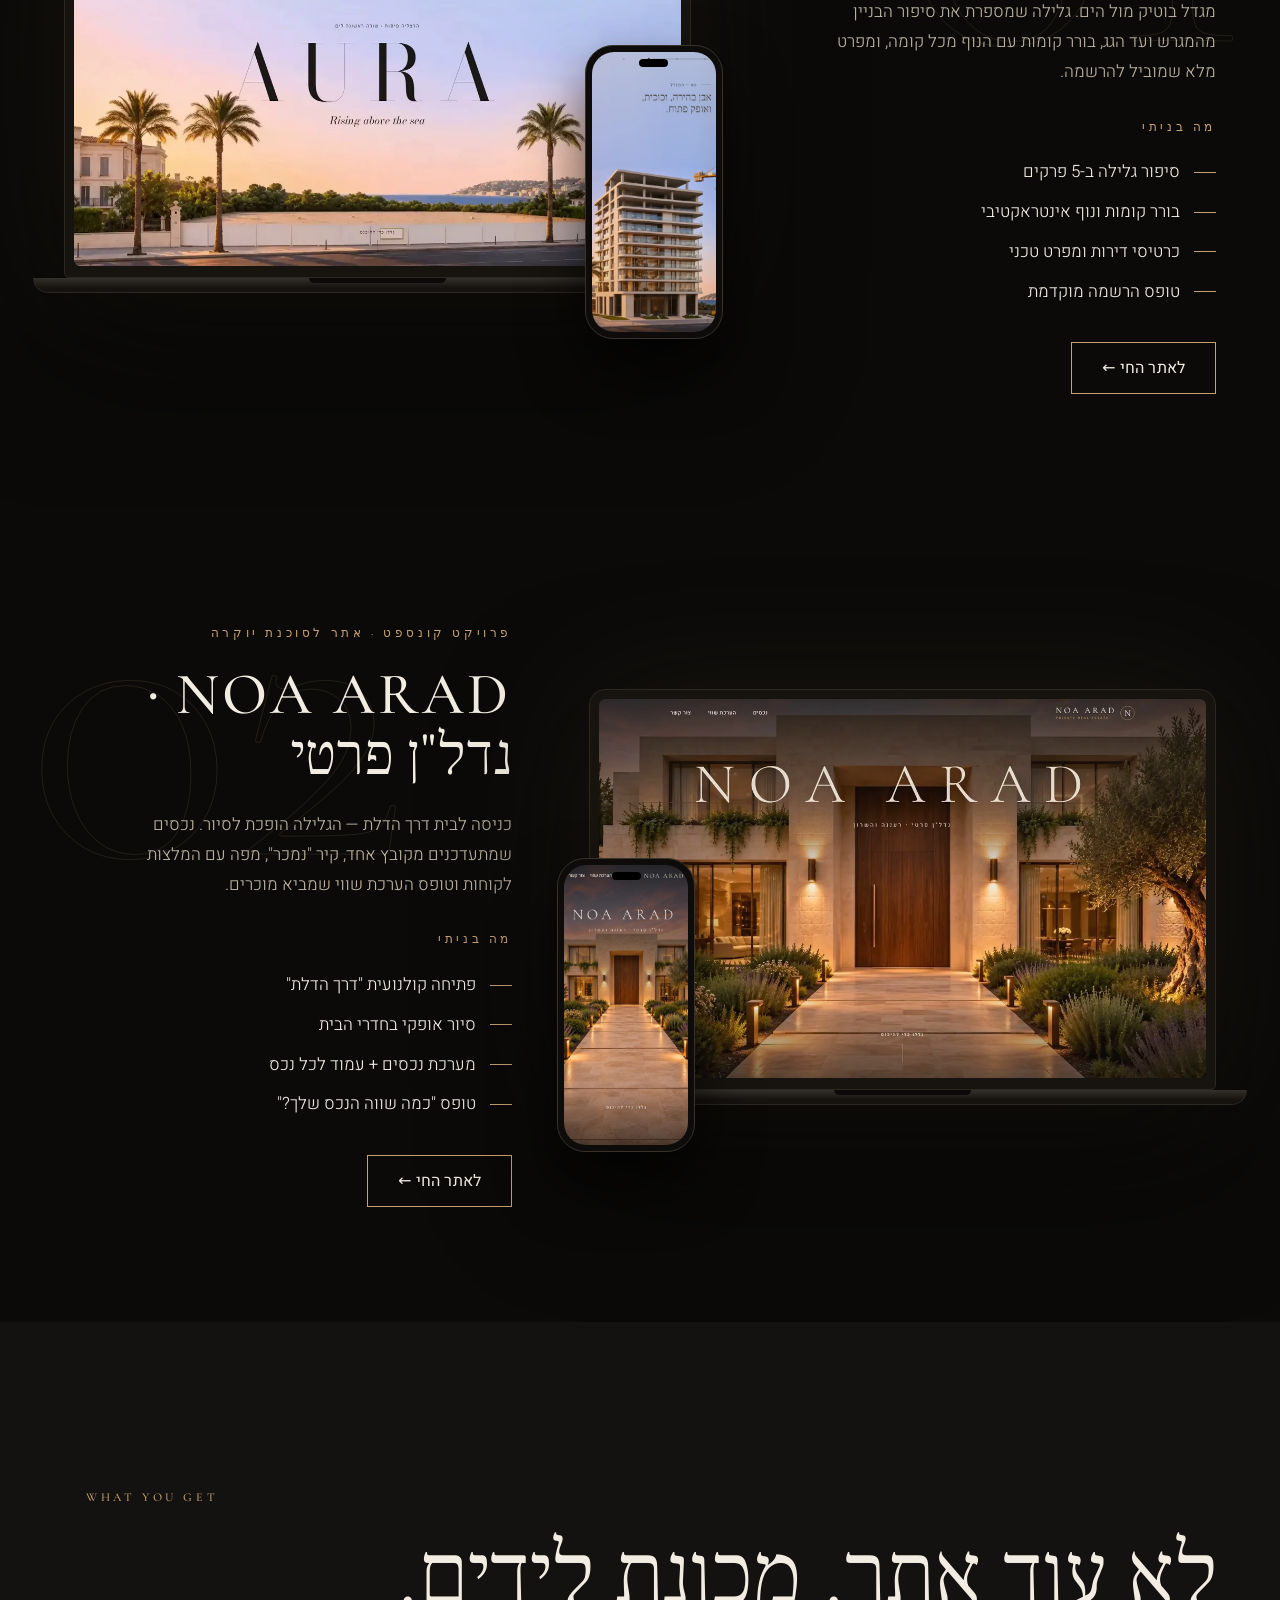
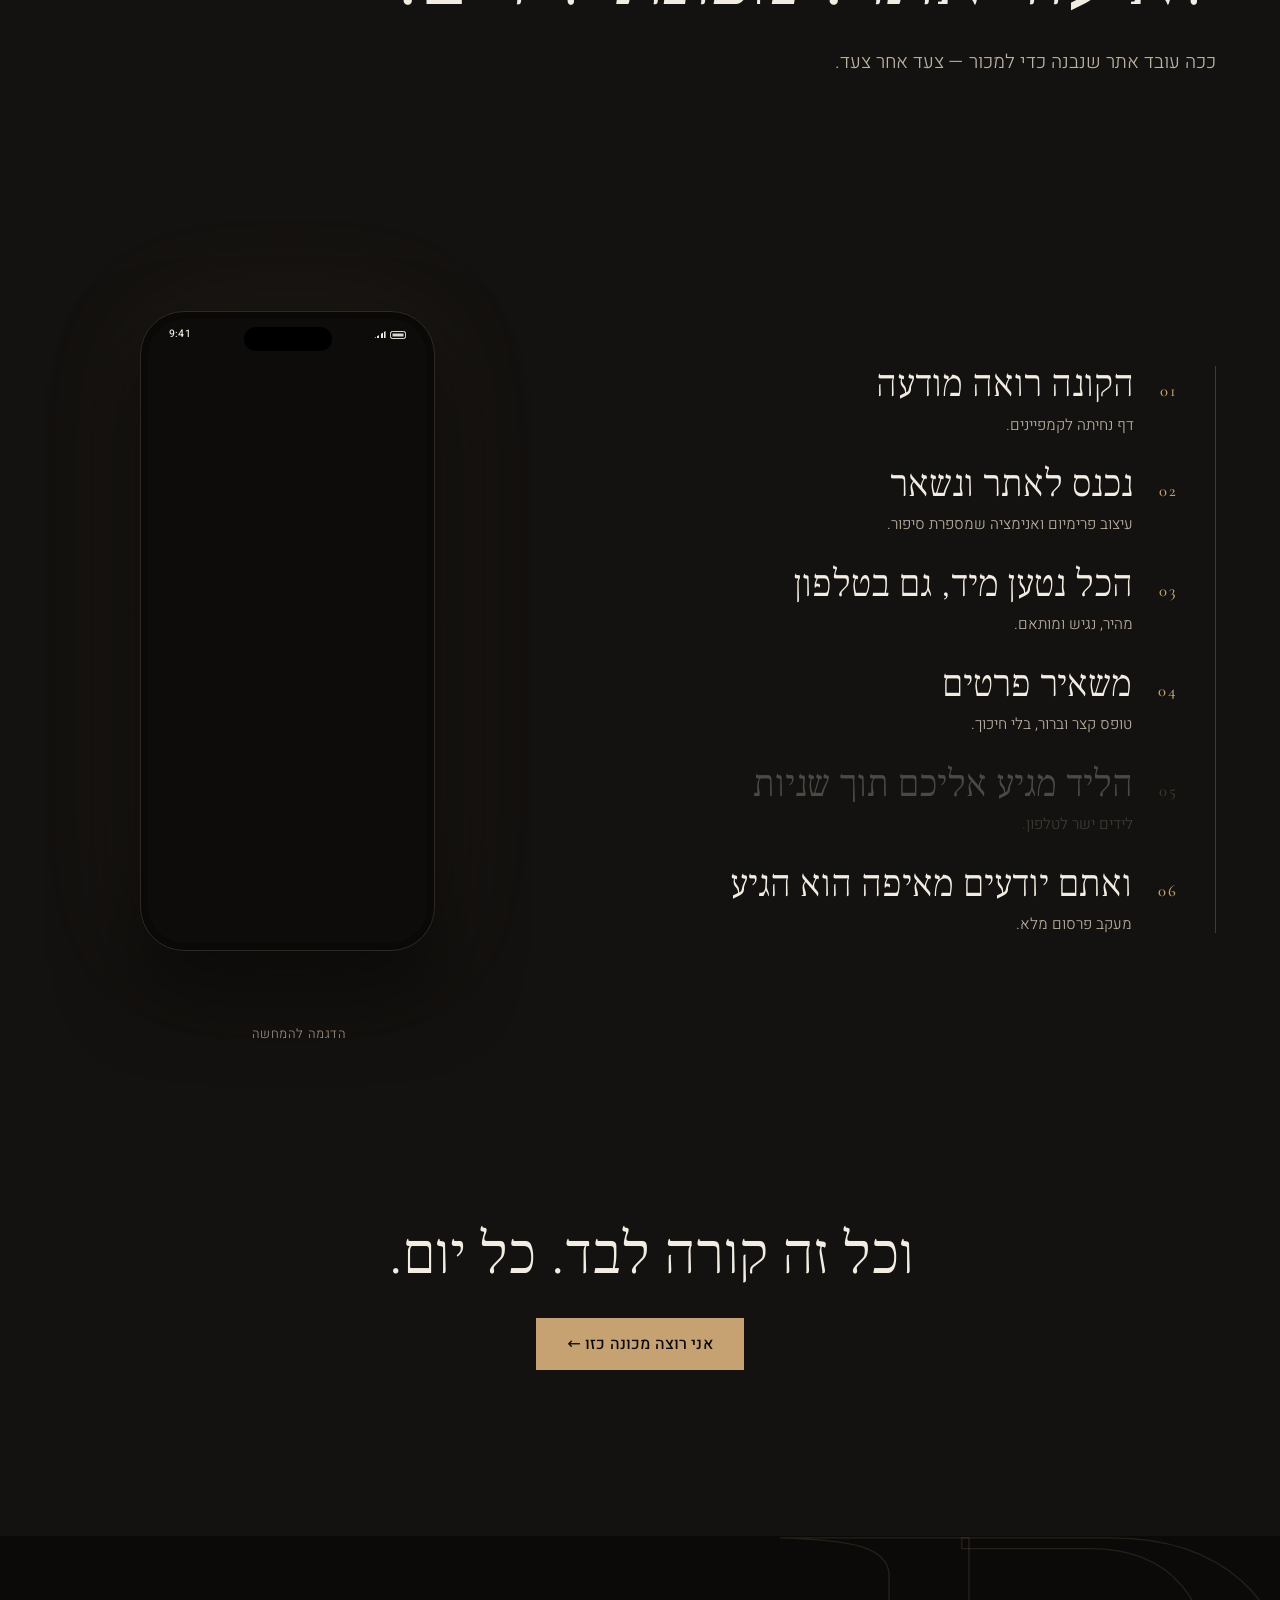
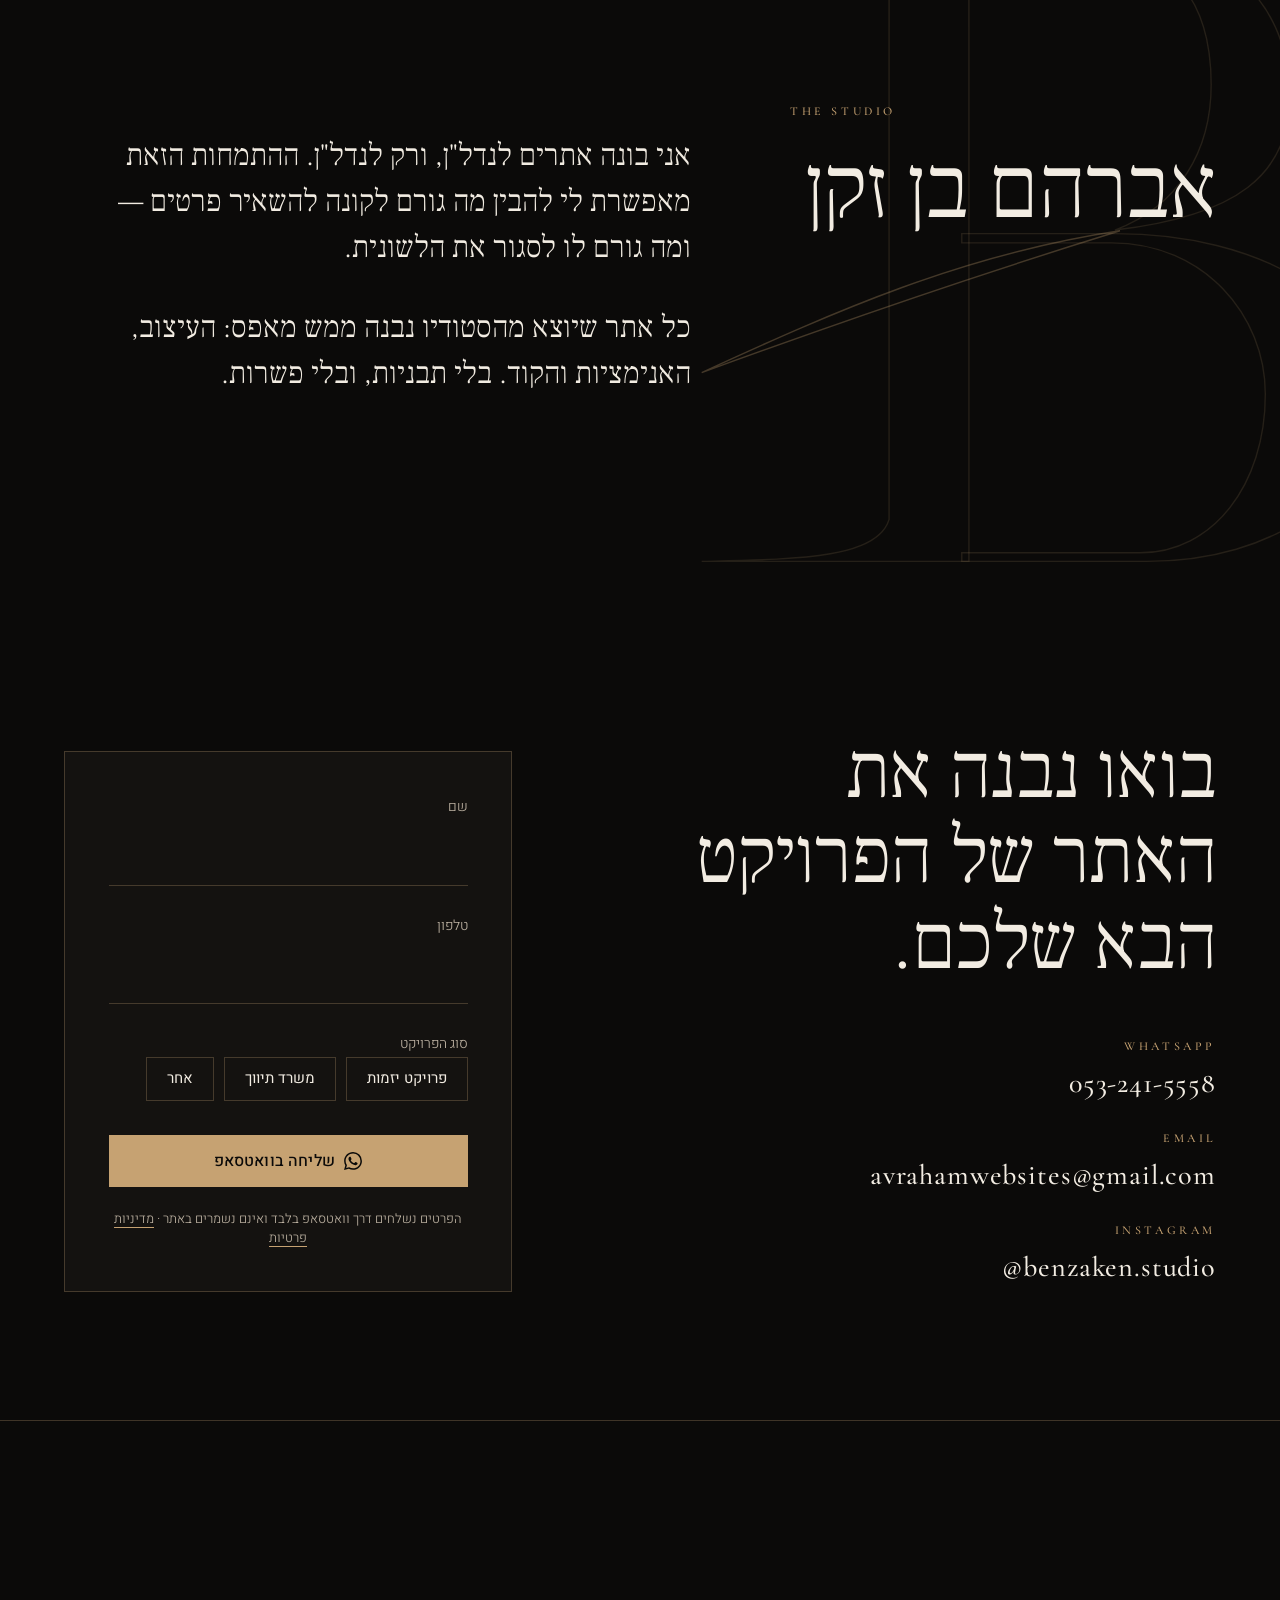
==== commit 6520d443: "Legal & trust pass: privacy policy, accessibility statement, 404 - privacy.html (Hebrew) + form note" ====
--- a/index.html
+++ b/index.html
@@ -462,6 +462,7 @@
         <p class="field__err" id="e-type" role="alert"></p>
       </fieldset>
       <button class="btn btn--solid form__submit" type="submit"><svg aria-hidden="true"><use href="#i-wa"/></svg>שליחה בוואטסאפ</button>
+      <p class="form__note">הפרטים נשלחים דרך וואטסאפ בלבד ואינם נשמרים באתר · <a href="privacy.html">מדיניות פרטיות</a></p>
     </form>
   </div>
 </section>
@@ -480,7 +481,7 @@
       </g>
       <g stroke="#C6A272" stroke-width="1.5" opacity=".7"><line x1="110" y1="552" x2="360" y2="552"/><line x1="660" y1="552" x2="910" y2="552"/></g>
     </svg>
-    <p class="footer__copy">© 2026 אברהם בן זקן · <a href="accessibility.html">הצהרת נגישות</a></p>
+    <p class="footer__copy">© 2026 אברהם בן זקן · <a href="accessibility.html">הצהרת נגישות</a> · <a href="privacy.html">מדיניות פרטיות</a></p>
   </div>
 </footer>
 
--- a/css/site.css
+++ b/css/site.css
@@ -659,3 +659,32 @@
 /* first paint: skip layout of the sections below the hero until the page is idle.
    motion.js adds .cv-on to each section, in page order, right before it builds that section's scroll animations. */
 html.o3d main > section:not(.hero):not(.cv-on), html.o3d .footer:not(.cv-on) { content-visibility: auto; contain-intrinsic-size: auto 1100px; }
+
+/* ================= legal pages (accessibility / privacy) + 404 ================= */
+.a11y-head { border-block-end: 1px solid var(--line); }
+.a11y-head .wrap { display: flex; align-items: center; justify-content: space-between; gap: 20px; min-height: 76px; }
+.a11y-head .brand { font-family: var(--f-en); font-weight: 500; letter-spacing: .28em; font-size: 15px; color: var(--gold-2); direction: ltr; }
+.a11y-head .back { font-size: 15px; color: var(--sand); text-decoration: underline; text-underline-offset: 5px; text-decoration-color: var(--line); }
+.a11y-head .back:hover { color: var(--gold-2); }
+.a11y { padding-block: clamp(56px, 9vw, 120px); }
+.a11y .wrap { max-width: calc(820px + var(--gutter) * 2); }
+.a11y h1 { font-family: var(--f-he-head); font-weight: 300; line-height: 1.08; font-size: clamp(40px, 6vw, 80px); margin-block: 20px 28px; }
+.a11y h2 { font-family: var(--f-he-head); font-weight: 500; font-size: clamp(22px, 2.2vw, 28px); margin-block: 52px 14px; }
+.a11y p, .a11y li { color: var(--sand); }
+.a11y p + p { margin-block-start: 1em; }
+.a11y ul { display: grid; gap: 10px; }
+.a11y ul li { display: flex; gap: 14px; }
+.a11y ul li::before { content: ""; flex: none; width: 18px; height: 1px; margin-block-start: .9em; background: var(--gold); }
+.a11y a { color: var(--cream); text-decoration: underline; text-underline-offset: 4px; text-decoration-color: var(--gold); }
+.a11y a:hover { color: var(--gold-2); }
+.a11y .meta { margin-block-start: 56px; padding-block-start: 24px; border-block-start: 1px solid var(--line); font-size: 15px; }
+.a11y code { font-family: ui-monospace, Consolas, monospace; font-size: .92em; color: var(--cream); direction: ltr; unicode-bidi: isolate; }
+.form__note { margin-block-start: -6px; font-size: 13px; line-height: 1.5; color: var(--sand); text-align: center; }
+.form__note a { text-decoration: underline; text-underline-offset: 4px; text-decoration-color: var(--gold); }
+.form__note a:hover { color: var(--gold-2); }
+.nf { min-height: 100svh; display: grid; grid-template-rows: auto 1fr auto; }
+.nf__main { display: grid; place-items: center; text-align: center; padding: 48px var(--gutter); }
+.nf__logo { width: clamp(72px, 12vw, 110px); height: auto; margin-inline: auto; margin-block-end: 28px; display: block; }
+.nf__code { font-family: var(--f-en); font-weight: 300; font-size: clamp(88px, 18vw, 200px); line-height: .9; color: var(--gold); direction: ltr; }
+.nf h1 { font-family: var(--f-he-head); font-weight: 300; line-height: 1.1; font-size: clamp(36px, 5vw, 64px); margin-block: 18px 12px; }
+.nf p { color: var(--sand); margin-block-end: 36px; }
